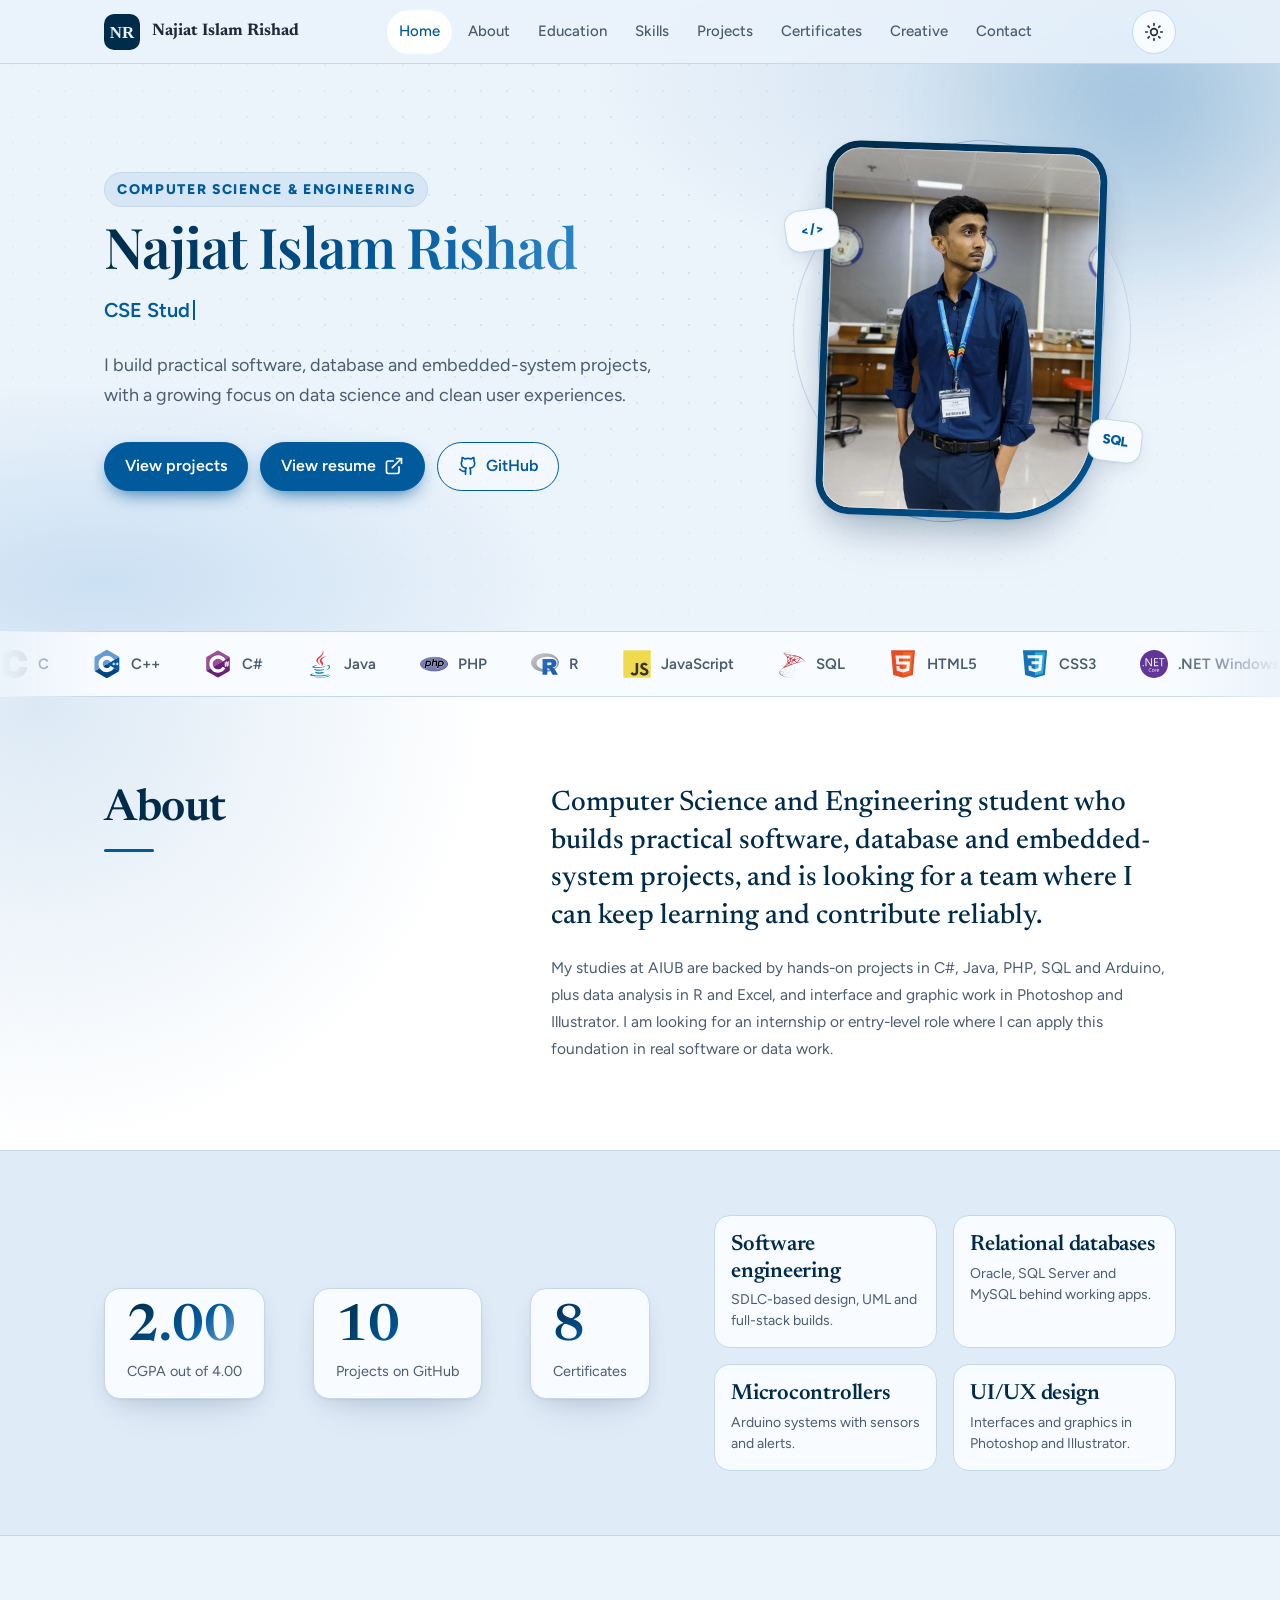
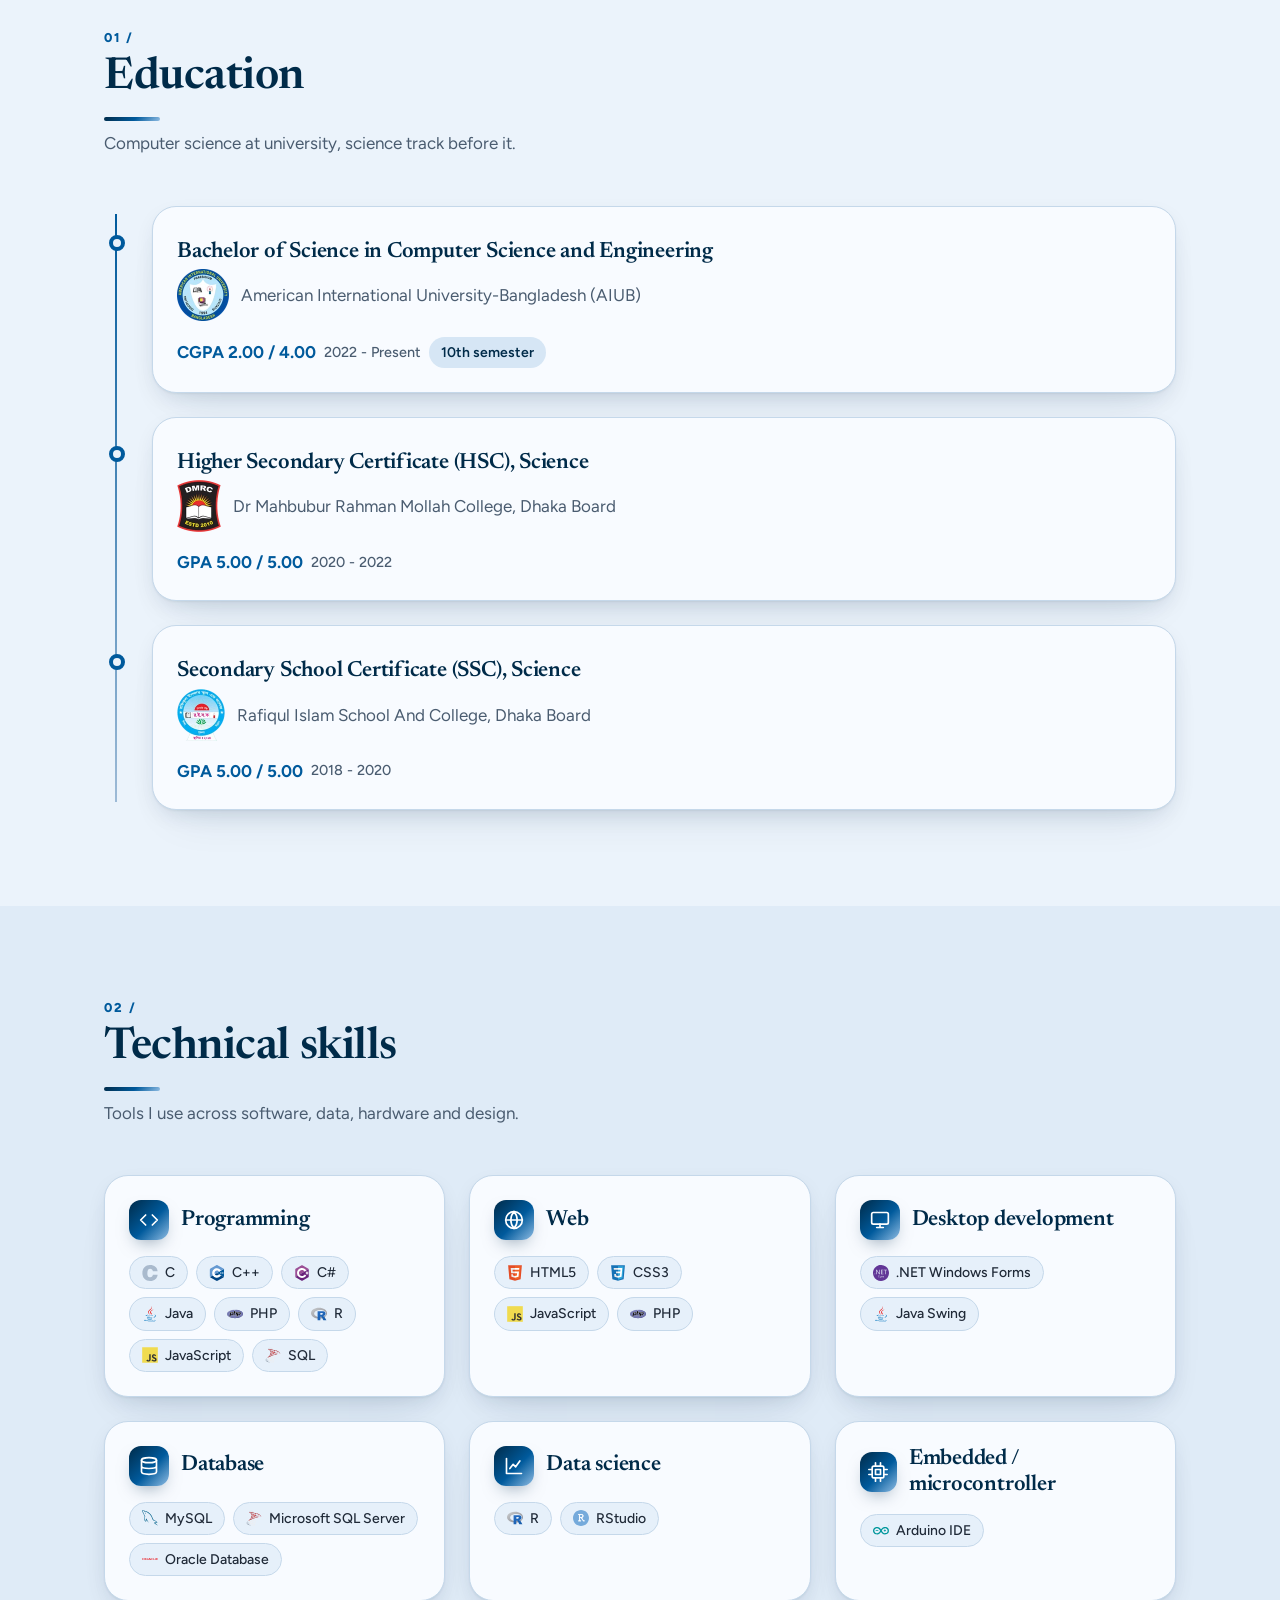
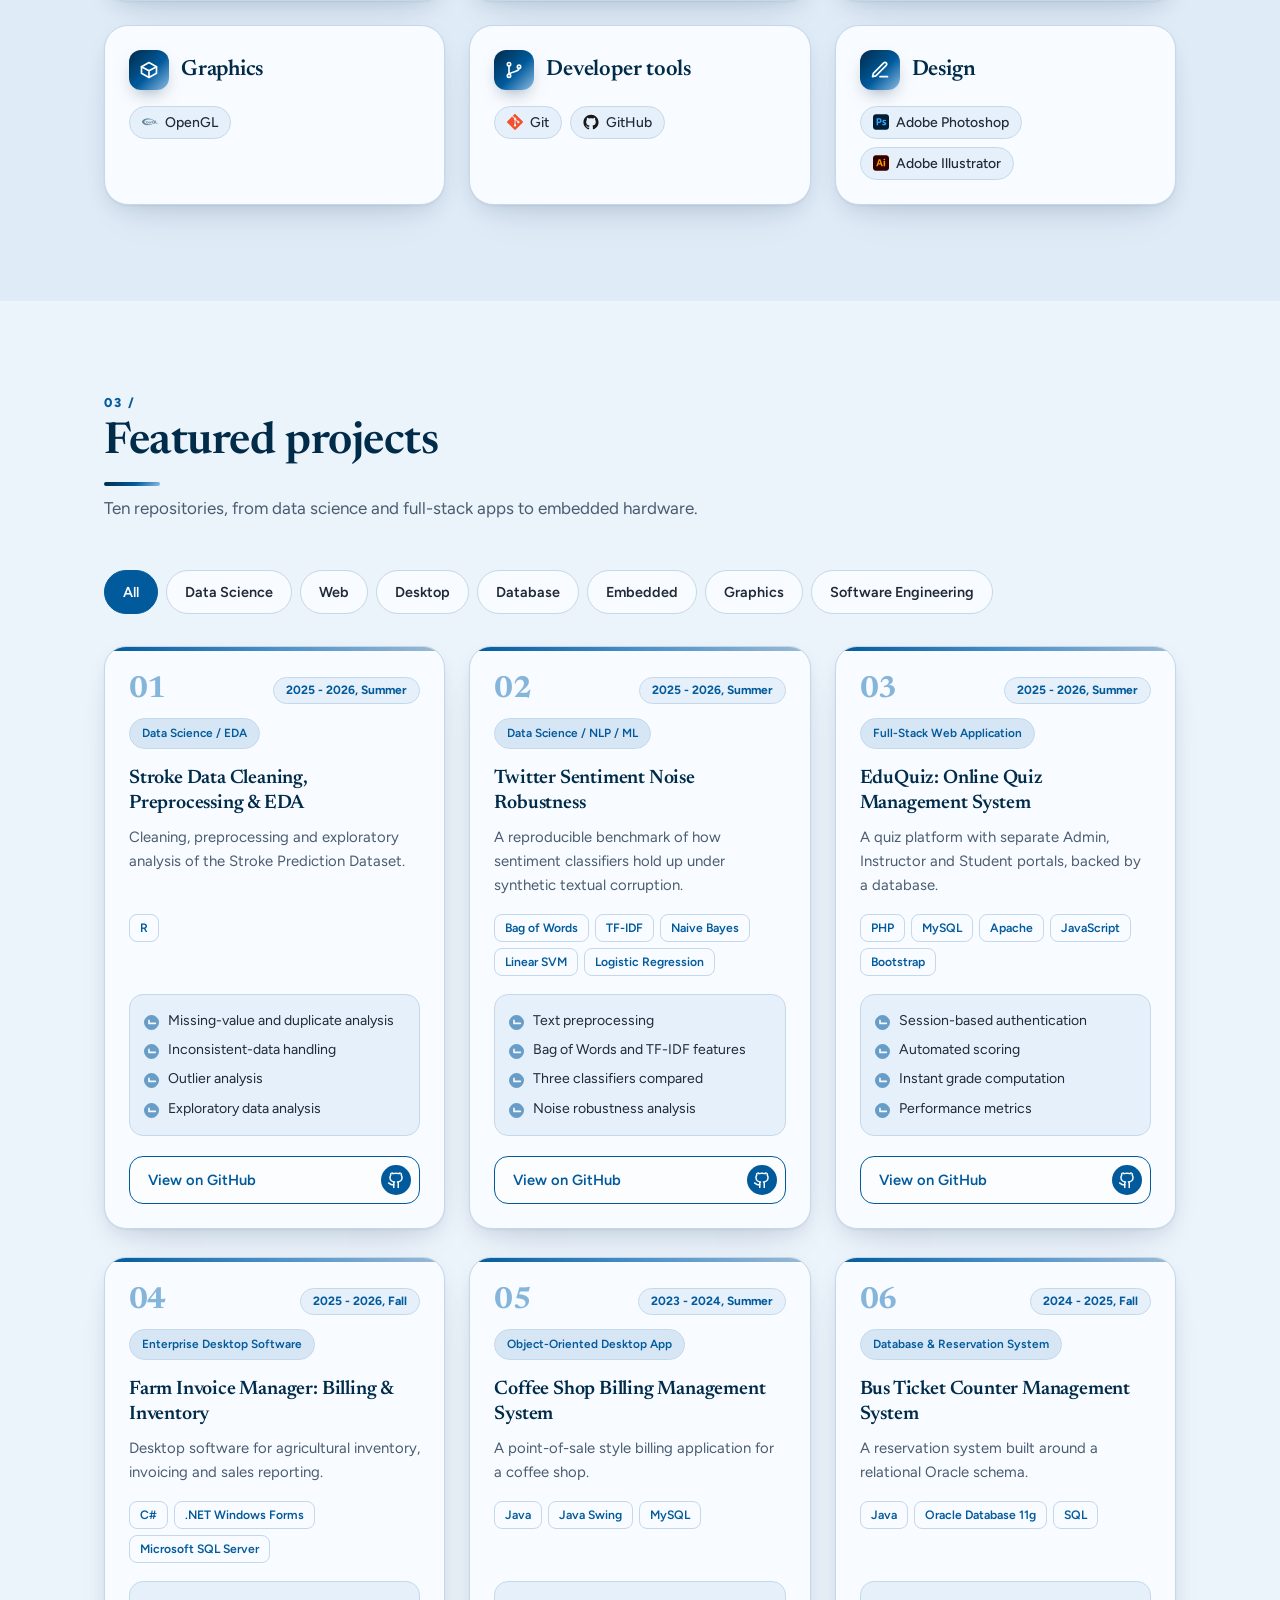
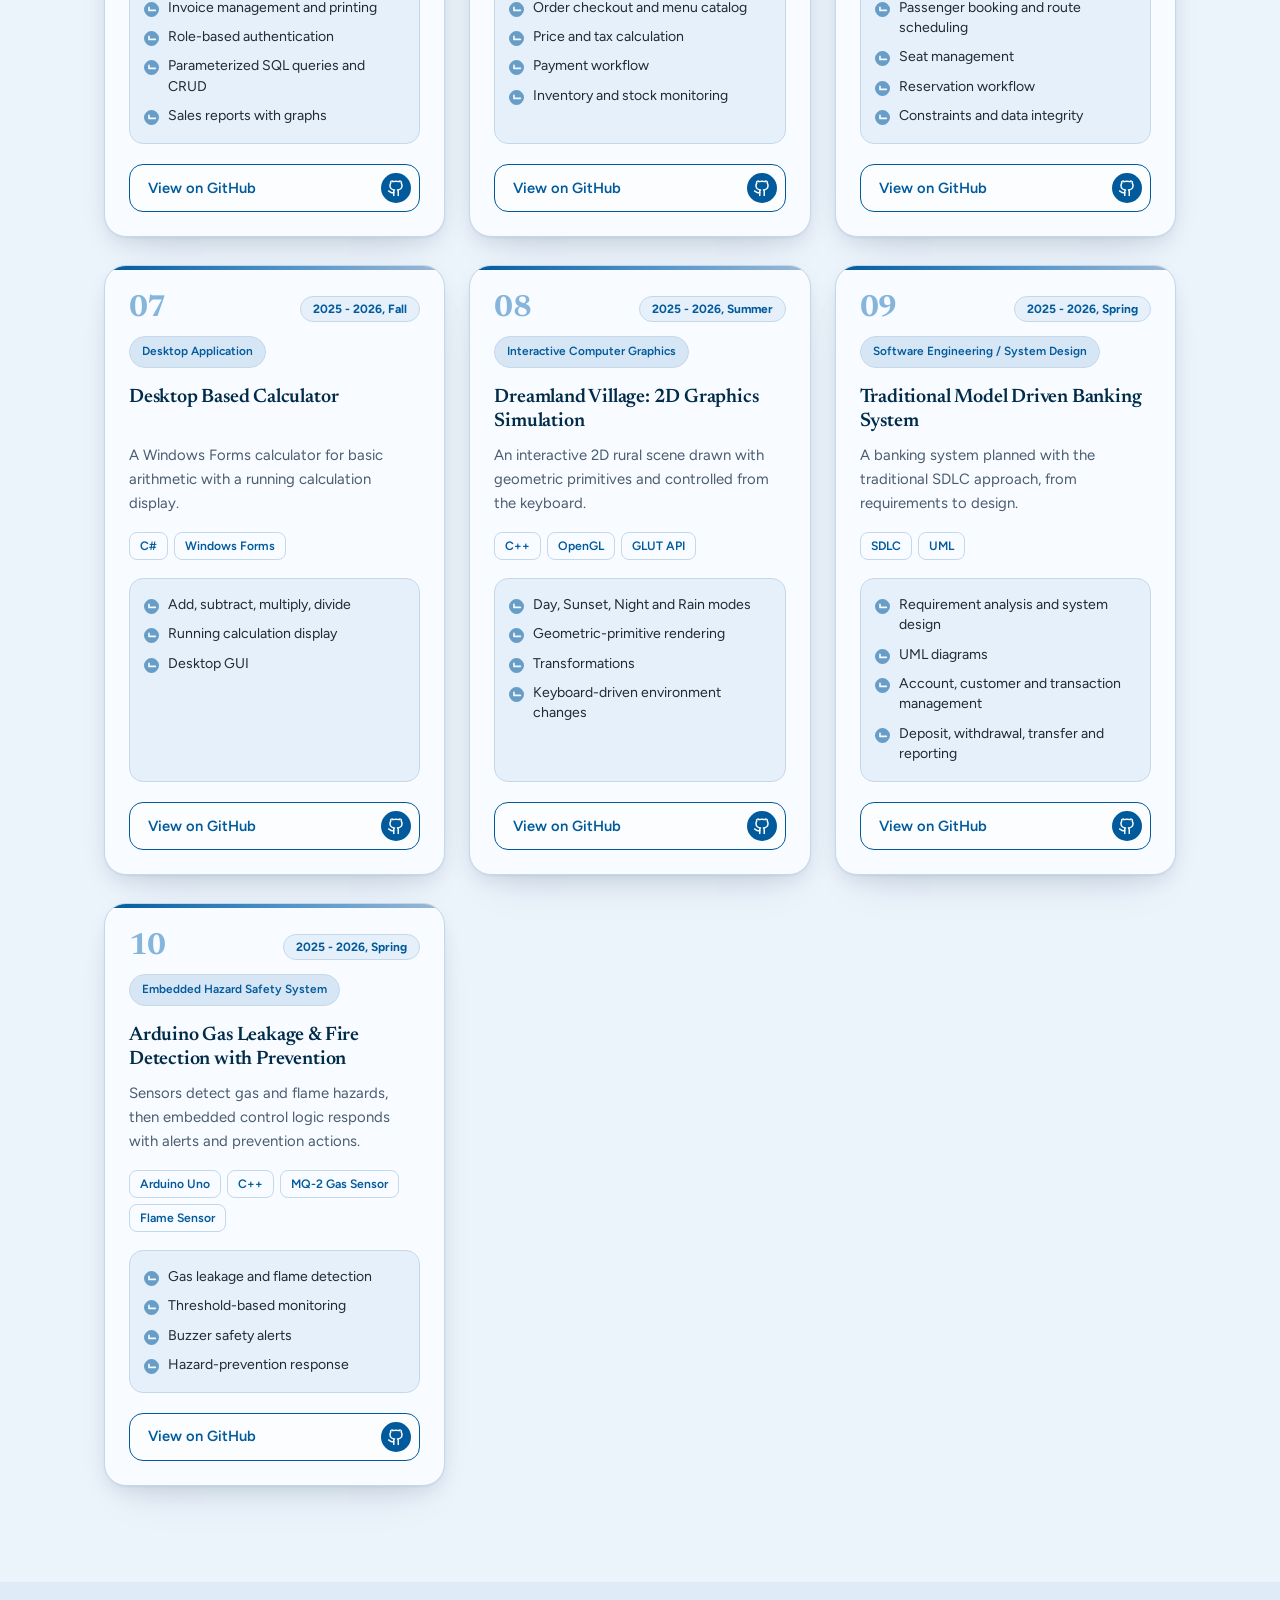
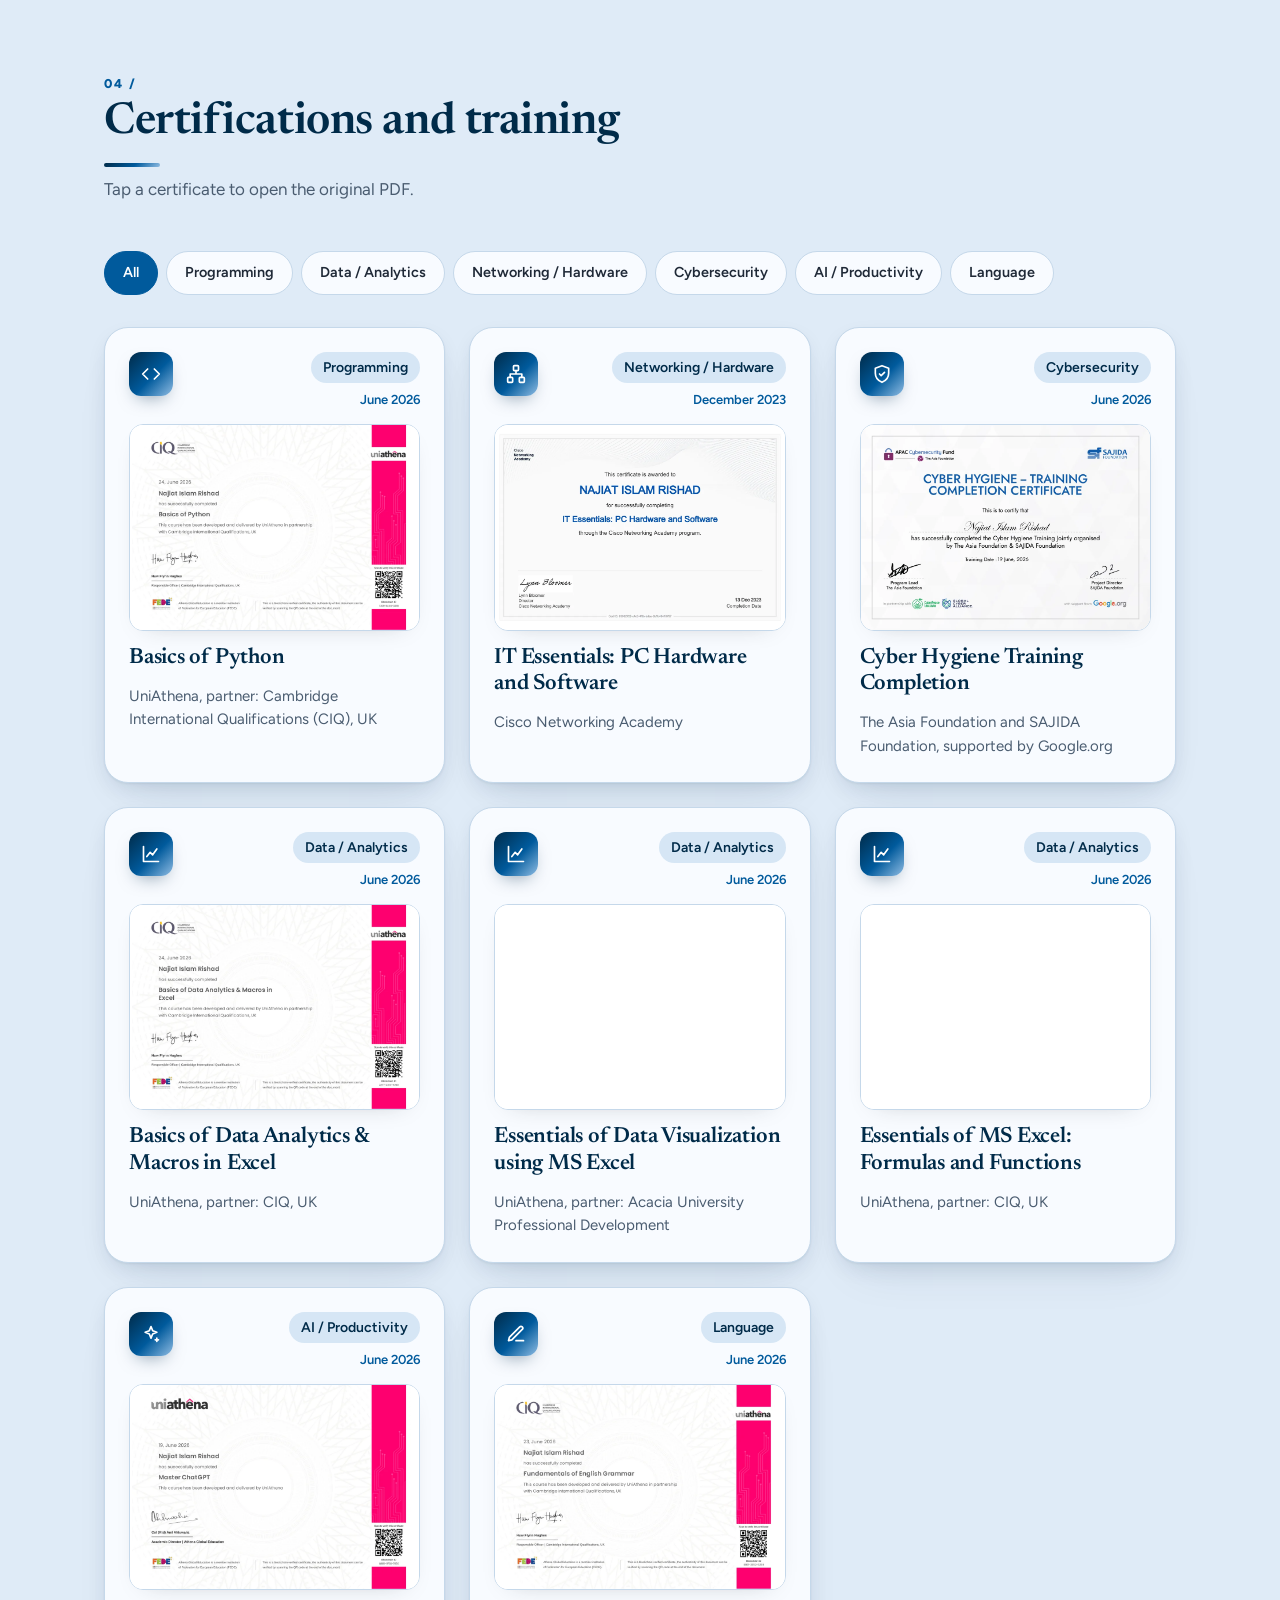
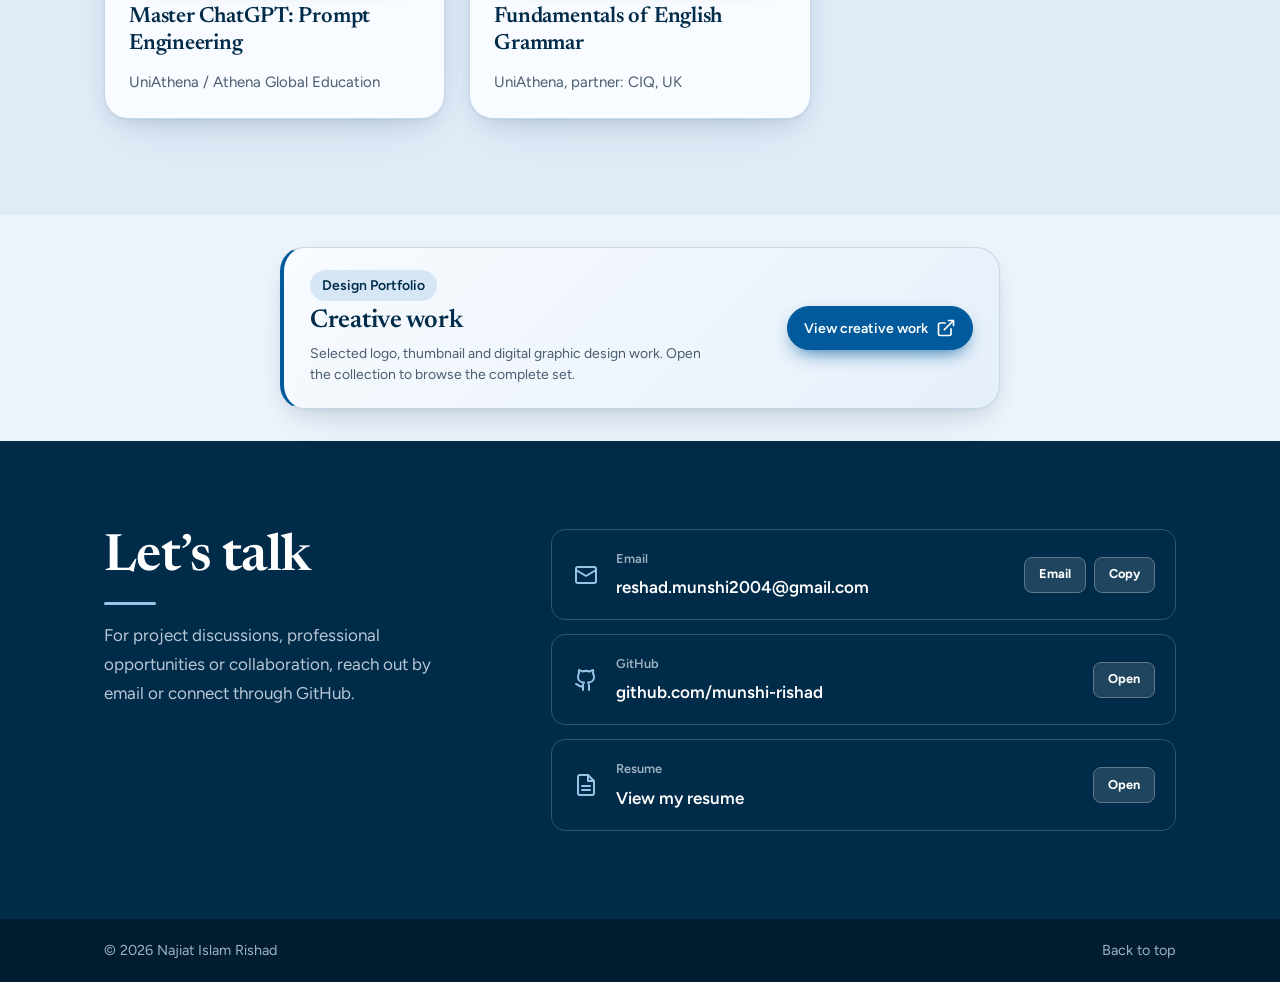
==== index.html @ 81f288ce "Add files via upload" ====
<!DOCTYPE html>

<html data-theme="light" lang="en">
<head>
<meta charset="utf-8"/>
<meta content="width=device-width, initial-scale=1" name="viewport"/>
<script>
/* Phones/tablets open the full desktop layout automatically (same as Chrome "Desktop site").
   Change DESKTOP_W to tune it. Add ?view=mobile to the URL to get the responsive mobile layout. */
(function(){try{var DESKTOP_W=980;
if(matchMedia('(pointer:coarse)').matches&&Math.min(screen.width,screen.height)<DESKTOP_W&&!/[?&]view=mobile/.test(location.search)){
document.querySelector('meta[name=viewport]').setAttribute('content','width='+DESKTOP_W+',viewport-fit=cover');
document.documentElement.classList.add('forced-desktop');}}catch(e){}})();
</script>
<title>Najiat Islam Rishad | CSE Student and Software Developer</title>
<meta content="Najiat Islam Rishad is a CSE student at AIUB working across software engineering, databases, data science and embedded systems. Projects, certificates and contact." name="description"/>
<meta content="#EAF2FA" name="theme-color"/>
<meta content="Najiat Islam Rishad" name="author"/>
<meta content="website" property="og:type"/>
<meta content="Najiat Islam Rishad | CSE Student and Software Developer" property="og:title"/>
<meta content="Najiat Islam Rishad is a CSE student at AIUB working across software engineering, databases, data science and embedded systems. Projects, certificates and contact." property="og:description"/>
<meta content="https://munshi-rishad.github.io/najiat-rishad-portfolio/assets/images/og-image.jpg" property="og:image"/>
<meta content="1200" property="og:image:width"/>
<meta content="630" property="og:image:height"/>
<meta content="summary_large_image" name="twitter:card"/>
<meta content="https://munshi-rishad.github.io/najiat-rishad-portfolio/assets/images/og-image.jpg" name="twitter:image"/>
<meta content="https://munshi-rishad.github.io/najiat-rishad-portfolio/" property="og:url"/>
<link href="https://munshi-rishad.github.io/najiat-rishad-portfolio/" rel="canonical"/>
<link href="assets/icons/favicon.svg" rel="icon" type="image/svg+xml"/>
<link href="assets/icons/apple-touch-icon.png" rel="apple-touch-icon"/>
<link as="image" href="assets/images/campus/campus-1.webp" rel="preload" type="image/webp"/>
<script>document.documentElement.classList.add('js');try{var t=localStorage.getItem('theme')||(matchMedia('(prefers-color-scheme: dark)').matches?'dark':'light');document.documentElement.dataset.theme=t}catch(e){}</script>
<script type="application/ld+json">{"@context": "https://schema.org", "@type": "Person", "name": "Najiat Islam Rishad", "sameAs": ["https://github.com/munshi-rishad"], "alumniOf": {"@type": "CollegeOrUniversity", "name": "American International University-Bangladesh"}, "knowsAbout": ["Software engineering", "Relational databases", "Data science", "Embedded systems"]}</script>
<link href="https://fonts.googleapis.com" rel="preconnect"/><link crossorigin="" href="https://fonts.gstatic.com" rel="preconnect"/><link href="https://fonts.googleapis.com/css2?family=Figtree:wght@400;500;600;700;800&amp;family=Newsreader:wght@600&amp;family=Playfair+Display:wght@600&amp;display=swap" media="print" onload="this.media='all'" rel="stylesheet"/><noscript><link href="https://fonts.googleapis.com/css2?family=Figtree:wght@400;500;600;700;800&amp;family=Newsreader:wght@600&amp;family=Playfair+Display:wght@600&amp;display=swap" rel="stylesheet"/></noscript><link href="assets/css/style.css" rel="stylesheet"/>
</head>
<body>
<a class="skip" href="#main">Skip to content</a>
<svg aria-hidden="true" style="display:none" xmlns="http://www.w3.org/2000/svg">
<symbol id="i-code" viewbox="0 0 24 24"><path d="m16 18 6-6-6-6M8 6l-6 6 6 6"></path></symbol>
<symbol id="i-globe" viewbox="0 0 24 24"><circle cx="12" cy="12" r="10"></circle><path d="M2 12h20M12 2a15 15 0 0 1 0 20M12 2a15 15 0 0 0 0 20"></path></symbol>
<symbol id="i-monitor" viewbox="0 0 24 24"><rect height="14" rx="2" width="20" x="2" y="3"></rect><path d="M8 21h8M12 17v4"></path></symbol>
<symbol id="i-db" viewbox="0 0 24 24"><ellipse cx="12" cy="5" rx="9" ry="3"></ellipse><path d="M3 5v14c0 1.7 4 3 9 3s9-1.3 9-3V5M3 12c0 1.7 4 3 9 3s9-1.3 9-3"></path></symbol>
<symbol id="i-chart" viewbox="0 0 24 24"><path d="M3 3v18h18"></path><path d="m7 15 4-5 3 3 5-7"></path></symbol>
<symbol id="i-chip" viewbox="0 0 24 24"><rect height="14" rx="2" width="14" x="5" y="5"></rect><rect height="6" width="6" x="9" y="9"></rect><path d="M9 1v4M15 1v4M9 19v4M15 19v4M1 9h4M1 15h4M19 9h4M19 15h4"></path></symbol>
<symbol id="i-cube" viewbox="0 0 24 24"><path d="M21 8 12 3 3 8v8l9 5 9-5z"></path><path d="m3 8 9 5 9-5M12 13v8"></path></symbol>
<symbol id="i-branch" viewbox="0 0 24 24"><circle cx="6" cy="5" r="2"></circle><circle cx="6" cy="19" r="2"></circle><circle cx="18" cy="8" r="2"></circle><path d="M6 7v10M18 10c0 5-8 3-12 7"></path></symbol>
<symbol id="i-pen" viewbox="0 0 24 24"><path d="M12 20h9"></path><path d="M16.5 3.5a2.1 2.1 0 0 1 3 3L7 19l-4 1 1-4z"></path></symbol>
<symbol id="i-cap" viewbox="0 0 24 24"><path d="m2 9 10-5 10 5-10 5z"></path><path d="M6 11.5V16c0 1.5 3 3 6 3s6-1.5 6-3v-4.5M22 9v6"></path></symbol>
<symbol id="i-shield" viewbox="0 0 24 24"><path d="M12 2 4 5v6c0 5 3.5 9 8 11 4.5-2 8-6 8-11V5z"></path><path d="m9 12 2 2 4-4"></path></symbol>
<symbol id="i-net" viewbox="0 0 24 24"><rect height="6" rx="1" width="6" x="9" y="2"></rect><rect height="6" rx="1" width="6" x="2" y="16"></rect><rect height="6" rx="1" width="6" x="16" y="16"></rect><path d="M12 8v4M5 16v-4h14v4"></path></symbol>
<symbol id="i-spark" viewbox="0 0 24 24"><path d="m12 3 2 5 5 2-5 2-2 5-2-5-5-2 5-2z"></path><path d="M19 17v4M17 19h4"></path></symbol>
<symbol id="i-github" viewbox="0 0 24 24"><path d="M15 22v-4a4.8 4.8 0 0 0-1-3.5c3 0 6-2 6-5.5.1-1.3-.3-2.5-1-3.5.3-1.2.3-2.4 0-3.5 0 0-1 0-3 1.5a13.4 13.4 0 0 0-8 0C6 2 5 2 5 2c-.3 1.1-.3 2.3 0 3.5A5.4 5.4 0 0 0 4 9c0 3.5 3 5.5 6 5.5-.4.5-.7 1.1-.9 1.7s-.2 1.2-.1 1.8v4"></path><path d="M9 18c-4.5 2-5-2-7-2"></path></symbol>
<symbol id="i-mail" viewbox="0 0 24 24"><rect height="16" rx="2" width="20" x="2" y="4"></rect><path d="m22 7-10 6L2 7"></path></symbol>
<symbol id="i-copy" viewbox="0 0 24 24"><rect height="13" rx="2" width="13" x="9" y="9"></rect><path d="M5 15H4a2 2 0 0 1-2-2V4a2 2 0 0 1 2-2h9a2 2 0 0 1 2 2v1"></path></symbol>
<symbol id="i-ext" viewbox="0 0 24 24"><path d="M15 3h6v6M10 14 21 3M18 13v6a2 2 0 0 1-2 2H5a2 2 0 0 1-2-2V8a2 2 0 0 1 2-2h6"></path></symbol>
<symbol id="i-sun" viewbox="0 0 24 24"><circle cx="12" cy="12" r="4"></circle><path d="M12 2v2M12 20v2M4.9 4.9l1.4 1.4M17.7 17.7l1.4 1.4M2 12h2M20 12h2M4.9 19.1l1.4-1.4M17.7 6.3l1.4-1.4"></path></symbol>
<symbol id="i-moon" viewbox="0 0 24 24"><path d="M21 12.8A9 9 0 1 1 11.2 3a7 7 0 0 0 9.8 9.8z"></path></symbol>
<symbol id="i-menu" viewbox="0 0 24 24"><path d="M4 7h16M4 12h16M4 17h16"></path></symbol>
<symbol id="i-close" viewbox="0 0 24 24"><path d="M6 6l12 12M18 6 6 18"></path></symbol>
<symbol id="i-file" viewbox="0 0 24 24"><path d="M14 2H6a2 2 0 0 0-2 2v16a2 2 0 0 0 2 2h12a2 2 0 0 0 2-2V8z"></path><path d="M14 2v6h6M8 13h8M8 17h8"></path></symbol>
<symbol id="i-up" viewbox="0 0 24 24"><path d="m6 15 6-6 6 6"></path></symbol>
</svg>
<header class="nav">
<div class="wrap">
<a aria-label="Najiat Islam Rishad, home" class="brand" href="#home"><svg aria-hidden="true" viewbox="0 0 64 64"><rect fill="#002B49" height="64" rx="14" width="64"></rect><text fill="#E8F0F7" font-family="Georgia,serif" font-size="30" font-weight="700" text-anchor="middle" x="32" y="43">NR</text></svg><span>Najiat Islam Rishad</span></a>
<nav aria-label="Primary" class="menu" id="menu">
<a href="#home">Home</a><a href="#about">About</a><a href="#education">Education</a><a href="#skills">Skills</a><a href="#projects">Projects</a><a href="#certificates">Certificates</a><a href="#creative">Creative</a><a href="#contact">Contact</a>
</nav>
<div class="nav-tools">
<button aria-label="Switch to dark theme" aria-pressed="false" class="icon-btn" id="theme-toggle" type="button">
<svg aria-hidden="true" class="i sun"><use href="#i-sun"></use></svg><svg aria-hidden="true" class="i moon"><use href="#i-moon"></use></svg>
</button>
<button aria-controls="menu" aria-expanded="false" aria-label="Open menu" class="icon-btn burger" id="burger" type="button"><svg aria-hidden="true" class="i"><use href="#i-menu"></use></svg></button>
</div>
</div>
<div aria-hidden="true" class="progress"></div>
</header>
<main id="main">
<section aria-labelledby="hero-title" class="hero" id="home">
<div class="wrap">
<div class="hero-copy">
<p class="eyebrow">Computer Science &amp; Engineering</p>
<h1 aria-label="Najiat Islam Rishad" id="hero-title"><span data-text="Najiat Islam Rishad" id="typed-name"></span><span aria-hidden="true" class="name-caret"></span></h1>
<p aria-label="CSE Student, Software Developer, Graphic Designer" class="role"><span aria-hidden="true" data-text="CSE Student • Software Developer • Graphic Designer" id="typed-role">CSE Student • Software Developer • Graphic Designer</span><span aria-hidden="true" class="caret"></span></p>
<p class="intro">I build practical software, database and embedded-system projects, with a growing focus on data science and clean user experiences.</p>
<div class="cta">
<a class="btn btn-primary" href="#projects">View projects</a>
<a class="btn btn-primary" href="https://drive.google.com/file/d/1GTGmHch81PV_su9RAbKCc9UFYv_nI5yy/view?usp=drive_link" rel="noopener noreferrer" target="_blank">View resume <svg aria-hidden="true" class="i"><use href="#i-ext"></use></svg></a>
<a class="btn" href="https://github.com/munshi-rishad" rel="noopener noreferrer" target="_blank"><svg aria-hidden="true" class="i"><use href="#i-github"></use></svg> GitHub</a>
</div>
</div>
<div aria-label="Profile photo of Najiat Islam Rishad" class="portrait-wrap">
<div aria-hidden="true" class="portrait-orbit orbit-one"></div>
<div aria-hidden="true" class="portrait-orbit orbit-two"></div>
<div class="portrait-card">
<div class="pslides" data-slides="campus-1,campus-2,campus-3,campus-4">
<img alt="Portrait of Najiat Islam Rishad" class="slide on" decoding="async" fetchpriority="high" height="1024" src="assets/images/campus/campus-1.webp" width="768"/>
<img alt="" aria-hidden="true" class="slide" decoding="async" height="1024" src="assets/images/campus/campus-2.webp" width="768"/>
</div>
</div>
<span class="portrait-chip chip-code">&lt;/&gt;</span>
<span class="portrait-chip chip-data">SQL</span>
</div>
</div>
</section>
<section aria-labelledby="about-h" class="about" id="about">
<div class="about-top"><div class="wrap about-intro">
<h2 id="about-h">About</h2>
<div class="about-body">
<p class="about-lead">Computer Science and Engineering student who builds practical software, database and embedded-system projects, and is looking for a team where I can keep learning and contribute reliably.</p>
<p class="about-text">My studies at AIUB are backed by hands-on projects in C#, Java, PHP, SQL and Arduino, plus data analysis in R and Excel, and interface and graphic work in Photoshop and Illustrator. I am looking for an internship or entry-level role where I can apply this foundation in real software or data work.</p>
</div>
</div></div>
<div class="about-stats"><div class="wrap about-strip">
<div class="counters">
<div class="counter"><strong data-count="2" data-dec="2">2.00</strong><span>CGPA out of 4.00</span></div>
<div class="counter"><strong data-count="10">10</strong><span>Projects on GitHub</span></div>
<div class="counter"><strong data-count="8">8</strong><span>Certificates</span></div>
</div>
<ul class="focus" data-stagger=""><li><h3>Software engineering</h3><p>SDLC-based design, UML and full-stack builds.</p></li>
<li><h3>Relational databases</h3><p>Oracle, SQL Server and MySQL behind working apps.</p></li>
<li><h3>Microcontrollers</h3><p>Arduino systems with sensors and alerts.</p></li>
<li><h3>UI/UX design</h3><p>Interfaces and graphics in Photoshop and Illustrator.</p></li></ul>
</div>
</div>
</section>
<section aria-labelledby="edu-h" class="sec" id="education">
<div class="wrap">
<div class="sec-head"><h2 id="edu-h">Education</h2><p>Computer science at university, science track before it.</p></div>
<ol class="timeline" data-stagger=""><li class="tl-item card"><h3>Bachelor of Science in Computer Science and Engineering</h3><p class="where"><img alt="AIUB logo" class="inst-logo" decoding="async" height="104" loading="lazy" src="assets/images/logos/aiub.webp" width="104"/><span>American International University-Bangladesh (AIUB)</span></p>
<div class="tl-meta"><span class="grade">CGPA 2.00 / 4.00</span><span class="period">2022 - Present</span><span class="tag">10th semester</span></div></li>
<li class="tl-item card"><h3>Higher Secondary Certificate (HSC), Science</h3><p class="where"><img alt="Dr Mahbubur Rahman Mollah College logo" class="inst-logo" decoding="async" height="104" loading="lazy" src="assets/images/logos/dmrc-college.webp" width="88"/><span>Dr Mahbubur Rahman Mollah College, Dhaka Board</span></p>
<div class="tl-meta"><span class="grade">GPA 5.00 / 5.00</span><span class="period">2020 - 2022</span></div></li>
<li class="tl-item card"><h3>Secondary School Certificate (SSC), Science</h3><p class="where"><img alt="Rafiqul Islam School And College logo" class="inst-logo" decoding="async" height="104" loading="lazy" src="assets/images/logos/rafiqul-islam-school.webp" width="95"/><span>Rafiqul Islam School And College, Dhaka Board</span></p>
<div class="tl-meta"><span class="grade">GPA 5.00 / 5.00</span><span class="period">2018 - 2020</span></div></li></ol>
</div>
</section>
<section aria-labelledby="skills-h" class="sec alt" id="skills">
<div class="wrap">
<div class="sec-head"><h2 id="skills-h">Technical skills</h2><p>Tools I use across software, data, hardware and design.</p></div>
<ul class="grid skills" data-stagger=""><li class="card"><div class="skill-head"><span class="ico"><svg aria-hidden="true" class="i"><use href="#i-code"></use></svg></span><h3>Programming</h3></div>
<ul class="chips"><li class="chip"><img src="assets/icons/skills/c.svg" alt="" width="16" height="16" loading="lazy" decoding="async">C</li><li class="chip"><img src="assets/icons/skills/cplusplus.svg" alt="" width="16" height="16" loading="lazy" decoding="async">C++</li><li class="chip"><img src="assets/icons/skills/csharp.svg" alt="" width="16" height="16" loading="lazy" decoding="async">C#</li><li class="chip"><img src="assets/icons/skills/java.svg" alt="" width="16" height="16" loading="lazy" decoding="async">Java</li><li class="chip"><img src="assets/icons/skills/php.svg" alt="" width="16" height="16" loading="lazy" decoding="async">PHP</li><li class="chip"><img src="assets/icons/skills/r.svg" alt="" width="16" height="16" loading="lazy" decoding="async">R</li><li class="chip"><img src="assets/icons/skills/javascript.svg" alt="" width="16" height="16" loading="lazy" decoding="async">JavaScript</li><li class="chip"><img src="assets/icons/skills/microsoftsqlserver.svg" alt="" width="16" height="16" loading="lazy" decoding="async">SQL</li></ul></li>
<li class="card"><div class="skill-head"><span class="ico"><svg aria-hidden="true" class="i"><use href="#i-globe"></use></svg></span><h3>Web</h3></div>
<ul class="chips"><li class="chip"><img src="assets/icons/skills/html5.svg" alt="" width="16" height="16" loading="lazy" decoding="async">HTML5</li><li class="chip"><img src="assets/icons/skills/css3.svg" alt="" width="16" height="16" loading="lazy" decoding="async">CSS3</li><li class="chip"><img src="assets/icons/skills/javascript.svg" alt="" width="16" height="16" loading="lazy" decoding="async">JavaScript</li><li class="chip"><img src="assets/icons/skills/php.svg" alt="" width="16" height="16" loading="lazy" decoding="async">PHP</li></ul></li>
<li class="card"><div class="skill-head"><span class="ico"><svg aria-hidden="true" class="i"><use href="#i-monitor"></use></svg></span><h3>Desktop development</h3></div>
<ul class="chips"><li class="chip"><img src="assets/icons/skills/dotnetcore.svg" alt="" width="16" height="16" loading="lazy" decoding="async">.NET Windows Forms</li><li class="chip"><img src="assets/icons/skills/java.svg" alt="" width="16" height="16" loading="lazy" decoding="async">Java Swing</li></ul></li>
<li class="card"><div class="skill-head"><span class="ico"><svg aria-hidden="true" class="i"><use href="#i-db"></use></svg></span><h3>Database</h3></div>
<ul class="chips"><li class="chip"><img src="assets/icons/skills/mysql.svg" alt="" width="16" height="16" loading="lazy" decoding="async">MySQL</li><li class="chip"><img src="assets/icons/skills/microsoftsqlserver.svg" alt="" width="16" height="16" loading="lazy" decoding="async">Microsoft SQL Server</li><li class="chip"><img src="assets/icons/skills/oracle.svg" alt="" width="16" height="16" loading="lazy" decoding="async">Oracle Database</li></ul></li>
<li class="card"><div class="skill-head"><span class="ico"><svg aria-hidden="true" class="i"><use href="#i-chart"></use></svg></span><h3>Data science</h3></div>
<ul class="chips"><li class="chip"><img src="assets/icons/skills/r.svg" alt="" width="16" height="16" loading="lazy" decoding="async">R</li><li class="chip"><img src="assets/icons/skills/rstudio.svg" alt="" width="16" height="16" loading="lazy" decoding="async">RStudio</li></ul></li>
<li class="card"><div class="skill-head"><span class="ico"><svg aria-hidden="true" class="i"><use href="#i-chip"></use></svg></span><h3>Embedded / microcontroller</h3></div>
<ul class="chips"><li class="chip"><img src="assets/icons/skills/arduino.svg" alt="" width="16" height="16" loading="lazy" decoding="async">Arduino IDE</li></ul></li>
<li class="card"><div class="skill-head"><span class="ico"><svg aria-hidden="true" class="i"><use href="#i-cube"></use></svg></span><h3>Graphics</h3></div>
<ul class="chips"><li class="chip"><img src="assets/icons/skills/opengl.svg" alt="" width="16" height="16" loading="lazy" decoding="async">OpenGL</li></ul></li>
<li class="card"><div class="skill-head"><span class="ico"><svg aria-hidden="true" class="i"><use href="#i-branch"></use></svg></span><h3>Developer tools</h3></div>
<ul class="chips"><li class="chip"><img src="assets/icons/skills/git.svg" alt="" width="16" height="16" loading="lazy" decoding="async">Git</li><li class="chip"><img class="sk-inv" src="assets/icons/skills/github.svg" alt="" width="16" height="16" loading="lazy" decoding="async">GitHub</li></ul></li>
<li class="card"><div class="skill-head"><span class="ico"><svg aria-hidden="true" class="i"><use href="#i-pen"></use></svg></span><h3>Design</h3></div>
<ul class="chips"><li class="chip"><img src="assets/icons/skills/photoshop.svg" alt="" width="16" height="16" loading="lazy" decoding="async">Adobe Photoshop</li><li class="chip"><img src="assets/icons/skills/illustrator.svg" alt="" width="16" height="16" loading="lazy" decoding="async">Adobe Illustrator</li></ul></li></ul>
</div>
</section>
<section aria-labelledby="proj-h" class="sec" id="projects">
<div class="wrap">
<div class="sec-head"><h2 id="proj-h">Featured projects</h2><p>Ten repositories, from data science and full-stack apps to embedded hardware.</p></div>
<div aria-label="Filter projects by category" class="filters" data-target=".proj" role="group"><button aria-pressed="true" data-filter="all" type="button">All</button><button aria-pressed="false" data-filter="ds" type="button">Data Science</button><button aria-pressed="false" data-filter="web" type="button">Web</button><button aria-pressed="false" data-filter="desktop" type="button">Desktop</button><button aria-pressed="false" data-filter="database" type="button">Database</button><button aria-pressed="false" data-filter="embedded" type="button">Embedded</button><button aria-pressed="false" data-filter="graphics" type="button">Graphics</button><button aria-pressed="false" data-filter="se" type="button">Software Engineering</button></div><p class="sr" role="status"></p>
<div class="grid projects" data-stagger=""><article class="card proj" data-cat="ds"><div class="proj-top" data-n="01"><span class="tag">Data Science / EDA</span><span class="period">2025 - 2026, Summer</span></div>
<h3>Stroke Data Cleaning, Preprocessing &amp; EDA</h3><p class="desc">Cleaning, preprocessing and exploratory analysis of the Stroke Prediction Dataset.</p><div class="tech"><span>R</span></div>
<ul class="feat"><li>Missing-value and duplicate analysis</li><li>Inconsistent-data handling</li><li>Outlier analysis</li><li>Exploratory data analysis</li></ul><div class="proj-foot"><a aria-label="View Stroke Data Cleaning, Preprocessing &amp; EDA on GitHub" class="btn btn-sm" href="https://github.com/munshi-rishad/DataScience-Stroke-Data-Cleaning-Preprocessing-EDA" rel="noopener noreferrer" target="_blank">View on GitHub <svg aria-hidden="true" class="i"><use href="#i-github"></use></svg></a></div></article>
<article class="card proj" data-cat="ds"><div class="proj-top" data-n="02"><span class="tag">Data Science / NLP / ML</span><span class="period">2025 - 2026, Summer</span></div>
<h3>Twitter Sentiment Noise Robustness</h3><p class="desc">A reproducible benchmark of how sentiment classifiers hold up under synthetic textual corruption.</p><div class="tech"><span>Bag of Words</span><span>TF-IDF</span><span>Naive Bayes</span><span>Linear SVM</span><span>Logistic Regression</span></div>
<ul class="feat"><li>Text preprocessing</li><li>Bag of Words and TF-IDF features</li><li>Three classifiers compared</li><li>Noise robustness analysis</li></ul><div class="proj-foot"><a aria-label="View Twitter Sentiment Noise Robustness on GitHub" class="btn btn-sm" href="https://github.com/munshi-rishad/DataScience-Twitter-Sentiment-Noise-Robustness" rel="noopener noreferrer" target="_blank">View on GitHub <svg aria-hidden="true" class="i"><use href="#i-github"></use></svg></a></div></article>
<article class="card proj" data-cat="web database"><div class="proj-top" data-n="03"><span class="tag">Full-Stack Web Application</span><span class="period">2025 - 2026, Summer</span></div>
<h3>EduQuiz: Online Quiz Management System</h3><p class="desc">A quiz platform with separate Admin, Instructor and Student portals, backed by a database.</p><div class="tech"><span>PHP</span><span>MySQL</span><span>Apache</span><span>JavaScript</span><span>Bootstrap</span></div>
<ul class="feat"><li>Session-based authentication</li><li>Automated scoring</li><li>Instant grade computation</li><li>Performance metrics</li></ul><div class="proj-foot"><a aria-label="View EduQuiz: Online Quiz Management System on GitHub" class="btn btn-sm" href="https://github.com/munshi-rishad/WebTech-EduQuiz-Online-Quiz-Management-System" rel="noopener noreferrer" target="_blank">View on GitHub <svg aria-hidden="true" class="i"><use href="#i-github"></use></svg></a></div></article>
<article class="card proj" data-cat="desktop database"><div class="proj-top" data-n="04"><span class="tag">Enterprise Desktop Software</span><span class="period">2025 - 2026, Fall</span></div>
<h3>Farm Invoice Manager: Billing &amp; Inventory</h3><p class="desc">Desktop software for agricultural inventory, invoicing and sales reporting.</p><div class="tech"><span>C#</span><span>.NET Windows Forms</span><span>Microsoft SQL Server</span></div>
<ul class="feat"><li>Invoice management and printing</li><li>Role-based authentication</li><li>Parameterized SQL queries and CRUD</li><li>Sales reports with graphs</li></ul><div class="proj-foot"><a aria-label="View Farm Invoice Manager: Billing &amp; Inventory on GitHub" class="btn btn-sm" href="https://github.com/munshi-rishad/CSharp-FarmInvoiceManager" rel="noopener noreferrer" target="_blank">View on GitHub <svg aria-hidden="true" class="i"><use href="#i-github"></use></svg></a></div></article>
<article class="card proj" data-cat="desktop database"><div class="proj-top" data-n="05"><span class="tag">Object-Oriented Desktop App</span><span class="period">2023 - 2024, Summer</span></div>
<h3>Coffee Shop Billing Management System</h3><p class="desc">A point-of-sale style billing application for a coffee shop.</p><div class="tech"><span>Java</span><span>Java Swing</span><span>MySQL</span></div>
<ul class="feat"><li>Order checkout and menu catalog</li><li>Price and tax calculation</li><li>Payment workflow</li><li>Inventory and stock monitoring</li></ul><div class="proj-foot"><a aria-label="View Coffee Shop Billing Management System on GitHub" class="btn btn-sm" href="https://github.com/munshi-rishad/Java-CoffeeShopBillingManagementSystem" rel="noopener noreferrer" target="_blank">View on GitHub <svg aria-hidden="true" class="i"><use href="#i-github"></use></svg></a></div></article>
<article class="card proj" data-cat="database"><div class="proj-top" data-n="06"><span class="tag">Database &amp; Reservation System</span><span class="period">2024 - 2025, Fall</span></div>
<h3>Bus Ticket Counter Management System</h3><p class="desc">A reservation system built around a relational Oracle schema.</p><div class="tech"><span>Java</span><span>Oracle Database 11g</span><span>SQL</span></div>
<ul class="feat"><li>Passenger booking and route scheduling</li><li>Seat management</li><li>Reservation workflow</li><li>Constraints and data integrity</li></ul><div class="proj-foot"><a aria-label="View Bus Ticket Counter Management System on GitHub" class="btn btn-sm" href="https://github.com/munshi-rishad/DataBase-BusTicketCounterManagement" rel="noopener noreferrer" target="_blank">View on GitHub <svg aria-hidden="true" class="i"><use href="#i-github"></use></svg></a></div></article>
<article class="card proj" data-cat="desktop"><div class="proj-top" data-n="07"><span class="tag">Desktop Application</span><span class="period">2025 - 2026, Fall</span></div>
<h3>Desktop Based Calculator</h3><p class="desc">A Windows Forms calculator for basic arithmetic with a running calculation display.</p><div class="tech"><span>C#</span><span>Windows Forms</span></div>
<ul class="feat"><li>Add, subtract, multiply, divide</li><li>Running calculation display</li><li>Desktop GUI</li></ul><div class="proj-foot"><a aria-label="View Desktop Based Calculator on GitHub" class="btn btn-sm" href="https://github.com/munshi-rishad/CSharpLab-Desktop-Based-Calculator" rel="noopener noreferrer" target="_blank">View on GitHub <svg aria-hidden="true" class="i"><use href="#i-github"></use></svg></a></div></article>
<article class="card proj" data-cat="graphics"><div class="proj-top" data-n="08"><span class="tag">Interactive Computer Graphics</span><span class="period">2025 - 2026, Summer</span></div>
<h3>Dreamland Village: 2D Graphics Simulation</h3><p class="desc">An interactive 2D rural scene drawn with geometric primitives and controlled from the keyboard.</p><div class="tech"><span>C++</span><span>OpenGL</span><span>GLUT API</span></div>
<ul class="feat"><li>Day, Sunset, Night and Rain modes</li><li>Geometric-primitive rendering</li><li>Transformations</li><li>Keyboard-driven environment changes</li></ul><div class="proj-foot"><a aria-label="View Dreamland Village: 2D Graphics Simulation on GitHub" class="btn btn-sm" href="https://github.com/munshi-rishad/ComputerGraphics-Dreamland-Village-Ultimate" rel="noopener noreferrer" target="_blank">View on GitHub <svg aria-hidden="true" class="i"><use href="#i-github"></use></svg></a></div></article>
<article class="card proj" data-cat="se"><div class="proj-top" data-n="09"><span class="tag">Software Engineering / System Design</span><span class="period">2025 - 2026, Spring</span></div>
<h3>Traditional Model Driven Banking System</h3><p class="desc">A banking system planned with the traditional SDLC approach, from requirements to design.</p><div class="tech"><span>SDLC</span><span>UML</span></div>
<ul class="feat"><li>Requirement analysis and system design</li><li>UML diagrams</li><li>Account, customer and transaction management</li><li>Deposit, withdrawal, transfer and reporting</li></ul><div class="proj-foot"><a aria-label="View Traditional Model Driven Banking System on GitHub" class="btn btn-sm" href="https://github.com/munshi-rishad/Software-Traditional-Model-Driven-Banking-System" rel="noopener noreferrer" target="_blank">View on GitHub <svg aria-hidden="true" class="i"><use href="#i-github"></use></svg></a></div></article>
<article class="card proj" data-cat="embedded"><div class="proj-top" data-n="10"><span class="tag">Embedded Hazard Safety System</span><span class="period">2025 - 2026, Spring</span></div>
<h3>Arduino Gas Leakage &amp; Fire Detection with Prevention</h3><p class="desc">Sensors detect gas and flame hazards, then embedded control logic responds with alerts and prevention actions.</p><div class="tech"><span>Arduino Uno</span><span>C++</span><span>MQ-2 Gas Sensor</span><span>Flame Sensor</span></div>
<ul class="feat"><li>Gas leakage and flame detection</li><li>Threshold-based monitoring</li><li>Buzzer safety alerts</li><li>Hazard-prevention response</li></ul><div class="proj-foot"><a aria-label="View Arduino Gas Leakage &amp; Fire Detection with Prevention on GitHub" class="btn btn-sm" href="https://github.com/munshi-rishad/Microprocessor-Arduino-Based-Gas-Leakage-and-Fire-Detection-With-Prevention-and-Safety-Mechanisms" rel="noopener noreferrer" target="_blank">View on GitHub <svg aria-hidden="true" class="i"><use href="#i-github"></use></svg></a></div></article></div>
</div>
</section>
<section aria-labelledby="cert-h" class="sec alt" id="certificates">
<div class="wrap">
<div class="sec-head"><h2 id="cert-h">Certifications and training</h2><p>Tap a certificate to open the original PDF.</p></div>
<div aria-label="Filter certificates by category" class="filters" data-target=".cert" role="group"><button aria-pressed="true" data-filter="all" type="button">All</button><button aria-pressed="false" data-filter="prog" type="button">Programming</button><button aria-pressed="false" data-filter="data" type="button">Data / Analytics</button><button aria-pressed="false" data-filter="net" type="button">Networking / Hardware</button><button aria-pressed="false" data-filter="cyber" type="button">Cybersecurity</button><button aria-pressed="false" data-filter="ai" type="button">AI / Productivity</button><button aria-pressed="false" data-filter="lang" type="button">Language</button></div><p class="sr" role="status"></p>
<div class="grid certs" data-stagger=""><article class="card cert" data-cat="prog"><div class="cert-top"><span class="ico"><svg aria-hidden="true" class="i"><use href="#i-code"></use></svg></span><div class="cert-meta"><span class="tag">Programming</span><span class="date">June 2026</span></div></div><a aria-label="Open Basics of Python certificate PDF" class="cert-media" href="assets/docs/certificates/basics-python.pdf" rel="noopener noreferrer" target="_blank"><img alt="Basics of Python certificate" decoding="async" loading="lazy" src="assets/images/certificates/basics-python.webp"/></a>
<h3>Basics of Python</h3><p class="by">UniAthena, partner: Cambridge International Qualifications (CIQ), UK</p></article>
<article class="card cert" data-cat="net"><div class="cert-top"><span class="ico"><svg aria-hidden="true" class="i"><use href="#i-net"></use></svg></span><div class="cert-meta"><span class="tag">Networking / Hardware</span><span class="date">December 2023</span></div></div><a aria-label="Open IT Essentials: PC Hardware and Software certificate PDF" class="cert-media" href="assets/docs/certificates/pc-hardware-software.pdf" rel="noopener noreferrer" target="_blank"><img alt="IT Essentials: PC Hardware and Software certificate" decoding="async" loading="lazy" src="assets/images/certificates/pc-hardware-software.webp"/></a>
<h3>IT Essentials: PC Hardware and Software</h3><p class="by">Cisco Networking Academy</p></article>
<article class="card cert" data-cat="cyber"><div class="cert-top"><span class="ico"><svg aria-hidden="true" class="i"><use href="#i-shield"></use></svg></span><div class="cert-meta"><span class="tag">Cybersecurity</span><span class="date">June 2026</span></div></div><a aria-label="Open Cyber Hygiene Training Completion certificate PDF" class="cert-media" href="assets/docs/certificates/cyber-hygiene.pdf" rel="noopener noreferrer" target="_blank"><img alt="Cyber Hygiene Training Completion certificate" decoding="async" loading="lazy" src="assets/images/certificates/cyber-hygiene.webp"/></a>
<h3>Cyber Hygiene Training Completion</h3><p class="by">The Asia Foundation and SAJIDA Foundation, supported by Google.org</p></article>
<article class="card cert" data-cat="data"><div class="cert-top"><span class="ico"><svg aria-hidden="true" class="i"><use href="#i-chart"></use></svg></span><div class="cert-meta"><span class="tag">Data / Analytics</span><span class="date">June 2026</span></div></div><a aria-label="Open Basics of Data Analytics &amp; Macros in Excel certificate PDF" class="cert-media" href="assets/docs/certificates/data-analytics-macros.pdf" rel="noopener noreferrer" target="_blank"><img alt="Basics of Data Analytics and Macros in Excel certificate" decoding="async" loading="lazy" src="assets/images/certificates/data-analytics-macros.webp"/></a>
<h3>Basics of Data Analytics &amp; Macros in Excel</h3><p class="by">UniAthena, partner: CIQ, UK</p></article>
<article class="card cert" data-cat="data"><div class="cert-top"><span class="ico"><svg aria-hidden="true" class="i"><use href="#i-chart"></use></svg></span><div class="cert-meta"><span class="tag">Data / Analytics</span><span class="date">June 2026</span></div></div><a aria-label="Open Essentials of Data Visualization using MS Excel certificate PDF" class="cert-media" href="assets/docs/certificates/data-visualization-excel.pdf" rel="noopener noreferrer" target="_blank"><img alt="Essentials of Data Visualization using MS Excel certificate" decoding="async" loading="lazy" src="assets/images/certificates/data-visualization-excel.webp"/></a>
<h3>Essentials of Data Visualization using MS Excel</h3><p class="by">UniAthena, partner: Acacia University Professional Development</p></article>
<article class="card cert" data-cat="data"><div class="cert-top"><span class="ico"><svg aria-hidden="true" class="i"><use href="#i-chart"></use></svg></span><div class="cert-meta"><span class="tag">Data / Analytics</span><span class="date">June 2026</span></div></div><a aria-label="Open Essentials of MS Excel: Formulas and Functions certificate PDF" class="cert-media" href="assets/docs/certificates/excel-formulas-functions.pdf" rel="noopener noreferrer" target="_blank"><img alt="Essentials of MS Excel Formulas and Functions certificate" decoding="async" loading="lazy" src="assets/images/certificates/excel-formulas-functions.webp"/></a>
<h3>Essentials of MS Excel: Formulas and Functions</h3><p class="by">UniAthena, partner: CIQ, UK</p></article>
<article class="card cert" data-cat="ai"><div class="cert-top"><span class="ico"><svg aria-hidden="true" class="i"><use href="#i-spark"></use></svg></span><div class="cert-meta"><span class="tag">AI / Productivity</span><span class="date">June 2026</span></div></div><a aria-label="Open Master ChatGPT: Prompt Engineering certificate PDF" class="cert-media" href="assets/docs/certificates/master-chatgpt.pdf" rel="noopener noreferrer" target="_blank"><img alt="Master ChatGPT certificate" decoding="async" loading="lazy" src="assets/images/certificates/master-chatgpt.webp"/></a>
<h3>Master ChatGPT: Prompt Engineering</h3><p class="by">UniAthena / Athena Global Education</p></article>
<article class="card cert" data-cat="lang"><div class="cert-top"><span class="ico"><svg aria-hidden="true" class="i"><use href="#i-pen"></use></svg></span><div class="cert-meta"><span class="tag">Language</span><span class="date">June 2026</span></div></div><a aria-label="Open Fundamentals of English Grammar certificate PDF" class="cert-media" href="assets/docs/certificates/english-grammar.pdf" rel="noopener noreferrer" target="_blank"><img alt="Fundamentals of English Grammar certificate" decoding="async" loading="lazy" src="assets/images/certificates/english-grammar.webp"/></a>
<h3>Fundamentals of English Grammar</h3><p class="by">UniAthena, partner: CIQ, UK</p></article></div>
</div>
</section>
<section aria-labelledby="cr-h" class="sec" id="creative">
<div class="wrap">
<div class="creative-simple card">
<div>
<span class="tag">Design Portfolio</span>
<h2 id="cr-h">Creative work</h2>
<p>Selected logo, thumbnail and digital graphic design work. Open the collection to browse the complete set.</p>
</div>
<a class="btn btn-primary" href="https://drive.google.com/drive/folders/1ihJ5m7YdMGBQVu4K5UcORssjdxVRSPGf?usp=sharing" rel="noopener noreferrer" target="_blank">View creative work <svg aria-hidden="true" class="i"><use href="#i-ext"></use></svg></a>
</div>
</div>
</section>
<section aria-labelledby="ct-h" class="contact-section" id="contact">
<div class="wrap contact-layout">
<div class="contact-intro">
<h2 id="ct-h">Let’s talk</h2>
<span aria-hidden="true" class="contact-line"></span>
<p>For project discussions, professional opportunities or collaboration, reach out by email or connect through GitHub.</p>
</div>
<div class="contact-list">
<div class="contact-box">
<span class="contact-icon"><svg aria-hidden="true" class="i"><use href="#i-mail"></use></svg></span>
<div><small>Email</small><strong>reshad.munshi2004@gmail.com</strong></div>
<div class="contact-box-actions"><a class="mini-action" href="mailto:reshad.munshi2004@gmail.com">Email</a><button class="mini-action" data-copy="reshad.munshi2004@gmail.com" type="button">Copy</button></div>
</div>
<div class="contact-box">
<span class="contact-icon"><svg aria-hidden="true" class="i"><use href="#i-github"></use></svg></span>
<div><small>GitHub</small><strong>github.com/munshi-rishad</strong></div>
<a class="mini-action" href="https://github.com/munshi-rishad" rel="noopener noreferrer" target="_blank">Open</a>
</div>
<div class="contact-box">
<span class="contact-icon"><svg aria-hidden="true" class="i"><use href="#i-file"></use></svg></span>
<div><small>Resume</small><strong>View my resume</strong></div>
<a class="mini-action" href="https://drive.google.com/file/d/1GTGmHch81PV_su9RAbKCc9UFYv_nI5yy/view?usp=drive_link" rel="noopener noreferrer" target="_blank">Open</a>
</div>
</div>
</div>
</section>
</main>
<footer class="foot"><div class="wrap"><span>© <span id="year">2026</span> Najiat Islam Rishad</span><a href="#home">Back to top</a></div></footer>
<button aria-label="Back to top" class="icon-btn to-top" id="to-top" type="button"><svg aria-hidden="true" class="i"><use href="#i-up"></use></svg></button>
<div aria-live="polite" class="toast" id="toast" role="status"></div>
<script defer="" src="assets/js/main.js"></script>
</body>
</html>
---- assets/css/style.css ----
/* ==========================================================
   Palette extracted from profile1.jpg (k-means on the subject):
   lanyard navy #1B4D75 | lanyard sky #5EA3CE | shirt rose #EEC5C5 / #D4A3A1
   skin bronze #B37959 | warm bone #F3E8E4 | hair ink #33393D
   ========================================================== */
:root{
  --navy:#1B4D75; --sky:#5EA3CE; --rose:#EEC5C5; --rose-2:#D4A3A1; --bronze:#B37959;

  --bg:#FBF6F3; --bg-alt:#F4EAE6; --surface:#FFFFFF; --surface-2:#F8EFEC;
  --text:#22282C; --muted:#505A61; --border:#E6D6D0;
  --primary:#1B4D75; --primary-hover:#143B5A; --on-primary:#FFFFFF;
  --accent-text:#86503C;            /* bronze, darkened for AA on light */
  --tag-bg:#F6DEDD; --tag-text:#5A342E;
  --glass:rgba(251,246,243,.8);
  --glow:rgba(94,163,206,.2);
  --grad:linear-gradient(135deg,#1B4D75 0%,#5EA3CE 55%,#EEC5C5 100%);
  --shadow:0 1px 2px rgba(34,40,44,.06),0 8px 24px -8px rgba(27,77,117,.16),0 24px 48px -24px rgba(27,77,117,.14);
  --shadow-up:0 2px 4px rgba(34,40,44,.06),0 16px 32px -8px rgba(27,77,117,.24),0 32px 56px -24px rgba(27,77,117,.2);

  --f-display:"Iowan Old Style","Palatino Linotype",Palatino,"Book Antiqua",Georgia,serif;
  --f-body:system-ui,-apple-system,"Segoe UI",Roboto,"Helvetica Neue",Arial,"Noto Sans",sans-serif;

  --s1:8px; --s2:16px; --s3:24px; --s4:32px; --s5:40px; --s6:48px; --s8:64px; --s12:96px;
  --r-sm:10px; --r-md:16px; --r-lg:24px;
  --nav-h:64px;
  color-scheme:light;
}
:root[data-theme="dark"]{
  --bg:#101519; --bg-alt:#151C21; --surface:#1A2228; --surface-2:#212B32;
  --text:#EEE6E3; --muted:#B4BFC6; --border:#2B3841;
  --primary:#7DB9DE; --primary-hover:#9CCBE8; --on-primary:#0C1720;
  --accent-text:#E3B3A0;
  --tag-bg:rgba(238,197,197,.13); --tag-text:#F0CFCF;
  --glass:rgba(16,21,25,.78);
  --glow:rgba(125,185,222,.18);
  --grad:linear-gradient(135deg,#1B4D75 0%,#5EA3CE 55%,#EEC5C5 100%);
  --shadow:0 1px 2px rgba(0,0,0,.4),0 10px 28px -10px rgba(0,0,0,.6);
  --shadow-up:0 2px 4px rgba(0,0,0,.4),0 18px 36px -10px rgba(0,0,0,.7),0 0 0 1px rgba(125,185,222,.15);
  color-scheme:dark;
}

/* ---------- base ---------- */
*,*::before,*::after{box-sizing:border-box}
html{-webkit-text-size-adjust:100%;scroll-padding-top:calc(var(--nav-h) + 16px)}
@media (prefers-reduced-motion:no-preference){html{scroll-behavior:smooth}}
body{margin:0;font:400 1rem/1.65 var(--f-body);color:var(--text);background:var(--bg);overflow-x:hidden;transition:background-color .3s,color .3s}
img{max-width:100%;height:auto;display:block}
a{color:var(--primary);text-underline-offset:3px}
h1,h2,h3{font-family:var(--f-display);line-height:1.15;margin:0;font-weight:700;letter-spacing:-.01em}
p{margin:0}
ul,ol{margin:0;padding:0;list-style:none}
button{font:inherit;color:inherit;cursor:pointer}
svg.i{width:20px;height:20px;flex:none;fill:none;stroke:currentColor;stroke-width:2;stroke-linecap:round;stroke-linejoin:round}
:focus-visible{outline:3px solid var(--primary);outline-offset:3px;border-radius:6px}
.skip{position:absolute;left:var(--s2);top:-80px;z-index:100;background:var(--primary);color:var(--on-primary);padding:var(--s1) var(--s2);border-radius:var(--r-sm);transition:top .2s}
.skip:focus{top:var(--s1)}
.wrap{width:100%;max-width:1120px;margin-inline:auto;padding-inline:var(--s3)}
.sec{padding-block:var(--s12)}
.sec.alt{background:var(--bg-alt)}
.sec-head{margin-bottom:var(--s6);max-width:640px}
.sec-head h2{font-size:clamp(1.9rem,4.2vw,2.75rem)}
.sec-head p{margin-top:var(--s1);color:var(--muted)}

/* ---------- buttons & chips ---------- */
.btn{display:inline-flex;align-items:center;justify-content:center;gap:var(--s1);min-height:44px;padding:10px 20px;border-radius:999px;border:1.5px solid var(--primary);background:transparent;color:var(--primary);font-weight:600;font-size:.95rem;text-decoration:none;transition:background-color .2s,color .2s,box-shadow .2s,translate .2s;-webkit-tap-highlight-color:transparent}
.btn:hover{background:var(--primary);color:var(--on-primary)}
.btn:active{scale:.97}
.btn-primary{background:var(--primary);color:var(--on-primary);box-shadow:0 8px 20px -8px var(--primary)}
.btn-primary:hover{background:var(--primary-hover);border-color:var(--primary-hover)}
.btn-sm{min-height:44px;padding:8px 16px;font-size:.9rem}
.chip{display:inline-flex;align-items:center;min-height:32px;padding:4px 12px;border-radius:999px;background:var(--surface-2);border:1px solid var(--border);font-size:.85rem;font-weight:500;color:var(--text)}
.tag{display:inline-block;padding:4px 12px;border-radius:999px;background:var(--tag-bg);color:var(--tag-text);font-size:.8rem;font-weight:600}

/* ---------- nav ---------- */
.nav{position:fixed;inset:0 0 auto 0;z-index:50;height:var(--nav-h);background:var(--glass);-webkit-backdrop-filter:saturate(1.4) blur(14px);backdrop-filter:saturate(1.4) blur(14px);border-bottom:1px solid var(--border)}
.nav .wrap{height:100%;display:flex;align-items:center;justify-content:space-between;gap:var(--s2)}
.brand{display:inline-flex;align-items:center;gap:12px;color:var(--text);text-decoration:none;font-family:var(--f-display);font-weight:700;font-size:1.05rem;min-height:44px}
.brand svg{width:36px;height:36px;border-radius:10px}
.brand{min-width:44px}
.menu{display:flex;align-items:center;gap:4px}
.menu a{display:inline-flex;align-items:center;min-height:44px;padding:0 12px;border-radius:999px;color:var(--muted);text-decoration:none;font-size:.92rem;font-weight:500;transition:color .2s,background-color .2s}
.menu a:hover{color:var(--text)}
.menu a.active{color:var(--primary);background:var(--tag-bg)}
:root[data-theme="dark"] .menu a.active{color:var(--tag-text)}
.nav-tools{display:flex;align-items:center;gap:var(--s1)}
.icon-btn{display:inline-grid;place-items:center;width:44px;height:44px;border-radius:50%;border:1px solid var(--border);background:var(--surface);color:var(--text);transition:background-color .2s,scale .2s}
.icon-btn:hover{background:var(--surface-2)}
.icon-btn:active{scale:.93}
.burger{display:none}
#theme-toggle .moon{display:none}
:root[data-theme="dark"] #theme-toggle .sun{display:none}
:root[data-theme="dark"] #theme-toggle .moon{display:block}
.progress{position:absolute;left:0;bottom:-1px;height:3px;width:100%;background:var(--grad);transform:scaleX(0);transform-origin:left}
@media (max-width:959px){
  .burger{display:inline-grid}
  .menu{position:absolute;top:var(--nav-h);left:0;right:0;flex-direction:column;align-items:stretch;gap:0;padding:var(--s1) var(--s3) var(--s3);background:var(--bg);border-bottom:1px solid var(--border);box-shadow:var(--shadow);visibility:hidden;opacity:0;translate:0 -8px;transition:opacity .2s,translate .2s,visibility .2s}
  .menu a{padding:0 var(--s2);border-radius:var(--r-sm);font-size:1rem}
  .nav.open .menu{visibility:visible;opacity:1;translate:0 0}
}

/* ---------- hero ---------- */
.hero{position:relative;padding-top:calc(var(--nav-h) + var(--s8));padding-bottom:var(--s12);overflow:hidden;background:
  radial-gradient(60% 50% at 88% 12%,rgba(238,197,197,.55),transparent 70%),
  radial-gradient(50% 45% at 8% 92%,rgba(94,163,206,.22),transparent 70%),var(--bg)}
:root[data-theme="dark"] .hero{background:
  radial-gradient(60% 50% at 88% 12%,rgba(238,197,197,.09),transparent 70%),
  radial-gradient(50% 45% at 8% 92%,rgba(94,163,206,.14),transparent 70%),var(--bg)}
.hero .wrap{display:grid;grid-template-columns:1.15fr .85fr;gap:var(--s8);align-items:center}
.hero h1{font-size:clamp(2.6rem,7vw,4.9rem);letter-spacing:-.025em}
.role{margin-top:var(--s2);font-size:clamp(1.15rem,2.4vw,1.5rem);color:var(--accent-text);font-family:var(--f-display);font-weight:600;min-height:1.6em}
.role .caret{display:inline-block;width:2px;height:1.1em;margin-left:3px;vertical-align:-.15em;background:currentColor;animation:blink 1s steps(1) infinite}
.intro{margin-top:var(--s3);max-width:52ch;font-size:1.08rem;color:var(--muted)}
.cta{display:flex;flex-wrap:wrap;gap:12px;margin-top:var(--s4)}

/* ---------- hero portrait ---------- */
.eyebrow{display:inline-block;margin-bottom:var(--s1);font-size:.82rem;font-weight:800;letter-spacing:.12em;text-transform:uppercase;color:var(--primary)}
.hero-copy{position:relative;z-index:2}
#hero-title{min-height:1.12em}
.name-caret{display:inline-block;width:3px;height:.82em;margin-left:6px;vertical-align:.02em;background:var(--primary);animation:blink 1s steps(1) infinite}
.portrait-wrap{position:relative;justify-self:center;width:min(100%,360px);aspect-ratio:1/1.13;display:grid;place-items:center;isolation:isolate}
.portrait-card{position:relative;z-index:2;width:78%;aspect-ratio:3/4;padding:7px;border-radius:34px 34px 92px 34px;background:var(--grad);box-shadow:var(--shadow-up);transform:rotate(2deg)}
.portrait-card::before{content:"";position:absolute;inset:7px;border-radius:27px 27px 84px 27px;border:1px solid rgba(255,255,255,.35);pointer-events:none;z-index:1}
.pslides{position:relative;width:100%;height:100%;overflow:hidden;border-radius:27px 27px 84px 27px;background:var(--surface)}
.pslides .slide{position:absolute;inset:0;width:100%;height:100%;object-fit:cover;opacity:0;transition:opacity 1s ease}
.pslides .slide.on{opacity:1}
@media (prefers-reduced-motion:reduce){.pslides .slide{transition:none}}
.portrait-orbit{position:absolute;border:1px solid var(--border);border-radius:50%;z-index:0}
.orbit-one{width:94%;height:82%;rotate:-8deg;background:linear-gradient(135deg,transparent 50%,var(--surface-2))}
.orbit-two{width:78%;height:95%;rotate:12deg;border-color:var(--rose-2)}
.portrait-chip{position:absolute;z-index:3;display:grid;place-items:center;min-width:54px;height:42px;padding:0 12px;border-radius:14px;background:var(--surface);border:1px solid var(--border);box-shadow:var(--shadow);color:var(--primary);font:800 .85rem/1 var(--f-body)}
.chip-code{left:1%;top:20%;transform:rotate(-8deg)}
.chip-data{right:0;bottom:18%;transform:rotate(7deg)}
@keyframes blink{50%{opacity:0}}

/* ---------- about strip ---------- */
.about{padding-block:var(--s8);border-block:1px solid var(--border);background:var(--surface-2)}
.about-strip{display:grid;grid-template-columns:auto 1fr;gap:var(--s8);align-items:center}
.counters{display:flex;gap:var(--s6)}
.counter strong{display:block;font-family:var(--f-display);font-size:clamp(2.2rem,5vw,3.2rem);line-height:1;color:var(--primary)}
.counter span{display:block;margin-top:6px;font-size:.9rem;color:var(--muted)}
.focus{display:grid;grid-template-columns:repeat(2,1fr);gap:var(--s2)}
.focus li{padding:var(--s2);border-radius:var(--r-md);background:var(--surface);border:1px solid var(--border)}
.focus h3{font-family:var(--f-body);font-size:.98rem;letter-spacing:0}
.focus p{margin-top:4px;font-size:.88rem;color:var(--muted);line-height:1.5}

/* ---------- cards (shared) ---------- */
.card{position:relative;padding:var(--s3);border-radius:var(--r-lg);background:var(--surface);border:1px solid var(--border);box-shadow:var(--shadow);overflow:hidden;transition:translate .25s,box-shadow .25s,opacity .22s,transform .22s,border-color .25s;-webkit-tap-highlight-color:transparent}
.card::before{content:"";position:absolute;inset:0;border-radius:inherit;pointer-events:none;opacity:0;background:radial-gradient(360px circle at var(--mx,50%) var(--my,50%),var(--glow),transparent 70%);transition:opacity .25s}
.card:hover{translate:0 -4px;box-shadow:var(--shadow-up);border-color:var(--rose-2)}
.card:hover::before{opacity:1}
.card:active{scale:.985}
.card>*{position:relative}
.out{opacity:0;transform:scale(.96)}
[hidden]{display:none!important}

/* ---------- reveal ---------- */
.js .reveal{opacity:0;transform:translateY(14px);transition:opacity .55s ease,transform .55s ease,translate .25s,box-shadow .25s,border-color .25s;transition-delay:calc(var(--i,0) * 70ms)}
.js .reveal.in{opacity:1;transform:none}
.js .reveal.out{opacity:0;transform:scale(.96)}

/* ---------- timeline ---------- */
.timeline{position:relative;display:grid;gap:var(--s3);padding-left:var(--s6)}
.timeline::before{content:"";position:absolute;left:11px;top:8px;bottom:8px;width:2px;background:linear-gradient(var(--primary),var(--rose-2))}
.tl-item{position:relative;overflow:visible}
.tl-item::after{content:"";position:absolute;left:calc(var(--s6) * -1 + 4px);top:28px;width:16px;height:16px;border-radius:50%;background:var(--bg);border:4px solid var(--primary)}
.alt .tl-item::after{background:var(--bg-alt)}
.tl-top{display:flex;flex-wrap:wrap;gap:var(--s1) var(--s2);align-items:center;justify-content:space-between}
.tl-item h3{font-size:1.3rem;margin-top:var(--s1)}
.tl-item .where{color:var(--muted);margin-top:4px}
.tl-meta{display:flex;flex-wrap:wrap;gap:var(--s1);margin-top:var(--s2);align-items:center}
.grade{font-weight:700;color:var(--primary)}
.period{font-size:.9rem;color:var(--muted);font-weight:500}

/* ---------- skills ---------- */
.grid{display:grid;gap:var(--s3)}
.skills{grid-template-columns:repeat(auto-fit,minmax(min(100%,300px),1fr))}
.skill-head{display:flex;align-items:center;gap:12px;margin-bottom:var(--s2)}
.skill-head .ico{display:grid;place-items:center;width:40px;height:40px;border-radius:12px;background:var(--tag-bg);color:var(--tag-text)}
.skill-head h3{font-family:var(--f-body);font-size:1.02rem;letter-spacing:0}
.chips{display:flex;flex-wrap:wrap;gap:var(--s1)}
.js .chips .chip{opacity:0;scale:.85;transition:opacity .35s ease,scale .35s cubic-bezier(.3,1.5,.5,1),background-color .2s;transition-delay:calc(var(--c,0) * 45ms)}
.js .in .chips .chip,.js .chips.in .chip{opacity:1;scale:1}
.chip:hover{background:var(--tag-bg)}

/* ---------- filters ---------- */
.filters{display:flex;flex-wrap:wrap;gap:var(--s1);margin-bottom:var(--s4)}
.filters button{min-height:44px;padding:0 18px;border-radius:999px;border:1.5px solid var(--border);background:var(--surface);font-weight:600;font-size:.9rem;transition:background-color .2s,color .2s,border-color .2s,scale .15s}
.filters button:hover{border-color:var(--primary)}
.filters button:active{scale:.96}
.filters button[aria-pressed="true"]{background:var(--primary);border-color:var(--primary);color:var(--on-primary)}

/* ---------- projects ---------- */
.projects{grid-template-columns:repeat(3,1fr)}
.proj{display:flex;flex-direction:column;gap:var(--s2)}
.proj-top{display:flex;flex-wrap:wrap;gap:var(--s1);align-items:center;justify-content:space-between}
.proj h3{font-size:1.25rem}
.proj .desc{color:var(--muted);font-size:.95rem}
.proj ul.feat{display:grid;gap:6px;font-size:.9rem}
.proj ul.feat li{position:relative;padding-left:20px}
.proj ul.feat li::before{content:"";position:absolute;left:2px;top:.6em;width:8px;height:8px;border-radius:2px;background:var(--rose-2);rotate:45deg}
.tech{display:flex;flex-wrap:wrap;gap:6px}
.tech span{padding:2px 10px;border-radius:6px;background:var(--surface-2);border:1px solid var(--border);font-size:.8rem;font-weight:600;color:var(--primary)}
.proj-foot{margin-top:auto;display:flex;flex-direction:column;align-items:flex-start;gap:10px}
.proj-foot .period{font-size:.85rem;font-weight:600;color:var(--accent-text)}

/* ---------- certificates ---------- */
.certs{grid-template-columns:repeat(3,1fr)}
.cert{display:flex;flex-direction:column;gap:var(--s2)}
.cert .ico{display:grid;place-items:center;width:44px;height:44px;border-radius:12px;background:var(--tag-bg);color:var(--tag-text)}
.cert-top{display:flex;justify-content:space-between;align-items:flex-start;gap:var(--s1)}
.cert h3{font-family:var(--f-body);font-size:1.05rem;line-height:1.35;letter-spacing:0}
.cert .by{color:var(--muted);font-size:.9rem}
.cert .date{font-size:.85rem;font-weight:600;color:var(--accent-text)}
.cert .btn{margin-top:auto;align-self:flex-start}

/* ---------- creative ---------- */
.creative-simple{display:flex;align-items:center;justify-content:space-between;gap:var(--s4);padding:clamp(24px,5vw,46px);background:linear-gradient(135deg,var(--surface),var(--surface-2))}
.creative-simple h2{margin-top:10px;font-size:clamp(2rem,4vw,3rem)}
.creative-simple p{margin-top:10px;max-width:62ch;color:var(--muted);line-height:1.7}
.creative-simple .btn{flex:none}


.toast{position:fixed;left:50%;bottom:var(--s4);z-index:60;translate:-50% 24px;padding:12px 20px;border-radius:999px;background:var(--text);color:var(--bg);font-weight:600;font-size:.9rem;opacity:0;pointer-events:none;transition:opacity .25s,translate .25s}
.toast.show{opacity:1;translate:-50% 0}
.to-top{position:fixed;right:var(--s3);bottom:var(--s3);z-index:40;opacity:0;visibility:hidden;translate:0 12px;box-shadow:var(--shadow-up);transition:opacity .25s,translate .25s,visibility .25s}
.to-top.show{opacity:1;visibility:visible;translate:0 0}
.sr{position:absolute;width:1px;height:1px;overflow:hidden;clip:rect(0 0 0 0);white-space:nowrap}

/* ---------- 404 ---------- */
.nf{min-height:100vh;display:grid;place-items:center;text-align:center;padding:var(--s3)}
.nf h1{font-size:clamp(4rem,14vw,8rem);color:var(--primary)}
.nf p{margin:var(--s2) 0 var(--s4);color:var(--muted)}

/* ---------- responsive ---------- */
@media (max-width:1079px){
  .projects,.certs{grid-template-columns:repeat(2,1fr)}
  .about-strip{grid-template-columns:1fr;gap:var(--s4)}
}
@media (max-width:899px){
  .hero{padding-top:calc(var(--nav-h) + var(--s6))}
  .hero .wrap{grid-template-columns:1fr;gap:var(--s6)}
  .portrait-wrap{order:-1;width:min(100%,280px);margin-top:calc(var(--s4) * -1)}
}
@media (max-width:639px){
  .wrap{padding-inline:var(--s2)}
  .sec{padding-block:var(--s8)}
  .projects,.certs,.focus{grid-template-columns:1fr}
  .counters{justify-content:space-between;gap:var(--s2)}
  .card{padding:var(--s2) var(--s2) var(--s3)}
  .timeline{padding-left:var(--s4)}
  .tl-item::after{left:calc(var(--s4) * -1 + 4px)}
  .brand span{display:none}
  .cta .btn{flex:1 1 100%}
  .creative-simple{align-items:flex-start;flex-direction:column}
  .creative-simple .btn{width:100%}
  .to-top{right:var(--s2);bottom:var(--s2)}
}
@media (hover:none){.card:hover{translate:0 0;box-shadow:var(--shadow);border-color:var(--border)}.card:hover::before{opacity:0}.shot:hover{translate:0 0}}
@media (prefers-reduced-motion:reduce){
  *,*::before,*::after{animation:none!important;transition-duration:.01ms!important;transition-delay:0s!important}
  .js .reveal,.js .chips .chip{opacity:1;transform:none;scale:1}
  .role .caret{display:none}
}

/* ==========================================================
   Typography + certificate-preview update (Oct 2026)
   Google Fonts loaded in index.html: Figtree, Playfair Display, Newsreader
   ========================================================== */
:root{
  --f-body:"Figtree",system-ui,-apple-system,"Segoe UI",sans-serif;
  --f-display:"Newsreader",Georgia,serif;
  --f-hero:"Playfair Display",Georgia,serif;
}
body{font-family:var(--f-body);font-size:17px;line-height:1.65}
h2,h3{font-family:var(--f-display);font-weight:600}
.sec-head h2,.creative-simple h2,.contact-intro h2{font-size:clamp(2rem,4vw,2.75rem)}
h3,.proj h3,.cert h3,.tl-item h3{font-family:var(--f-display);font-size:22px;line-height:1.2;letter-spacing:-.01em;font-weight:600}
.focus h3,.skill-head h3{font-family:var(--f-display);font-size:22px;line-height:1.2;letter-spacing:-.01em;font-weight:600}
.hero h1{font-family:var(--f-hero);font-size:clamp(2.125rem,5vw,3.5rem);font-weight:600;line-height:1.12;letter-spacing:-.02em}
.role{font-family:var(--f-body);font-size:20px;font-weight:600}
.intro{font-size:18px}
.counter strong{font-family:var(--f-display);font-weight:600}
.btn{font-size:16px}
.menu a{font-size:15px}
.tag,.chip,.eyebrow,.cert .date,.proj-foot .period{font-size:14px}

/* Real certificate preview inside each card */
.cert{min-height:100%;gap:14px}
.cert-top{min-height:44px}
.cert-media{display:block;width:100%;aspect-ratio:1.414/1;border-radius:14px;overflow:hidden;border:1px solid var(--border);background:#fff;box-shadow:0 8px 24px -18px rgba(34,40,44,.35);text-decoration:none}
.cert-media img{width:100%;height:100%;object-fit:contain;background:#fff;transition:transform .28s ease}
.cert-media:hover img{transform:scale(1.025)}
.cert .by{font-size:15px;line-height:1.55}
.cert .date{margin-top:auto;font-weight:600}
.cert .btn{margin-top:0}

@media (max-width:639px){
  body{font-size:15px}
  .sec-head h2,.creative-simple h2,.contact-intro h2{font-size:32px}
  h3,.proj h3,.cert h3,.tl-item h3,.focus h3,.skill-head h3{font-size:22px}
  .role{font-size:20px}
  .intro{font-size:18px}
  .btn{font-size:16px}
  .menu a{font-size:15px}
  .tag,.chip,.eyebrow,.cert .date,.proj-foot .period{font-size:14px}
}

/* ==========================================================
   Theme update: Navy + Blue + White + Soft Gray (blue family only)
   ========================================================== */
:root{
  --navy:#002B49; --sky:#4A90C8; --rose:#E8F0F7; --rose-2:#9DBAD6;
  --bg:#FFFFFF; --bg-alt:#F4F7FA; --surface:#FFFFFF; --surface-2:#F4F7FA;
  --text:#1F2937; --muted:#5B6B7C; --border:#D9E2EB; --head:#002B49;
  --primary:#005A9C; --primary-hover:#002B49; --accent-text:#005A9C;
  --tag-bg:#E8F0F7; --tag-text:#002B49; --glass:rgba(255,255,255,.86); --glow:rgba(0,90,156,.14);
  --grad:linear-gradient(135deg,#002B49 0%,#005A9C 55%,#8FBCE3 100%);
  --shadow:0 1px 2px rgba(0,43,73,.06),0 8px 24px -8px rgba(0,43,73,.16),0 24px 48px -24px rgba(0,43,73,.12);
  --shadow-up:0 2px 4px rgba(0,43,73,.06),0 16px 32px -8px rgba(0,43,73,.24),0 32px 56px -24px rgba(0,43,73,.18);
}
:root[data-theme="dark"]{
  --bg:#0B1620; --bg-alt:#0F1C28; --surface:#122434; --surface-2:#16293A;
  --text:#DCE6EE; --muted:#9FB2C4; --border:#243649; --head:#EAF2F9;
  --primary:#6DB3EC; --primary-hover:#9CCBF2; --on-primary:#0B1620; --accent-text:#8CC4F2;
  --tag-bg:rgba(109,179,236,.14); --tag-text:#BFDDF7; --glass:rgba(11,22,32,.84); --glow:rgba(109,179,236,.16);
  --shadow:0 1px 2px rgba(0,0,0,.4),0 10px 28px -10px rgba(0,0,0,.6);
  --shadow-up:0 2px 4px rgba(0,0,0,.4),0 18px 36px -10px rgba(0,0,0,.7),0 0 0 1px rgba(109,179,236,.18);
}
h1,h2,h3{color:var(--head)}
.hero{background:radial-gradient(60% 50% at 88% 12%,rgba(0,90,156,.10),transparent 70%),radial-gradient(50% 45% at 8% 92%,rgba(232,240,247,.9),transparent 70%),var(--bg)}
:root[data-theme="dark"] .hero{background:radial-gradient(60% 50% at 88% 12%,rgba(109,179,236,.10),transparent 70%),radial-gradient(50% 45% at 8% 92%,rgba(0,90,156,.16),transparent 70%),var(--bg)}
.role .caret{height:1em}

/* ---------- animated portrait ---------- */
@keyframes floaty{50%{translate:0 -10px}}
@keyframes orbit{to{rotate:calc(var(--r0) + 360deg)}}
@keyframes pulse{50%{scale:1.14;opacity:.55}}
.portrait-wrap::before{content:"";position:absolute;inset:6%;border-radius:50%;background:radial-gradient(circle,var(--glow),transparent 70%);z-index:0;animation:pulse 4s ease-in-out infinite}
.portrait-card{animation:floaty 6s ease-in-out infinite;transition:transform .2s ease-out}
.orbit-one{--r0:-8deg;animation:orbit 44s linear infinite}
.orbit-two{--r0:12deg;animation:orbit 60s linear infinite reverse}
.chip-code{animation:floaty 4.5s ease-in-out infinite}
.chip-data{animation:floaty 5.2s ease-in-out -2s infinite}

/* ---------- mobile (<=700px), compact single-column ---------- */
@media (max-width:700px){
  :root{--nav-h:72px}
  body{font-size:15px}
  .wrap{padding-inline:24px}
  .sec{padding-block:52px}
  .sec-head{margin-bottom:24px}
  .sec-head h2,.creative-simple h2,.contact-intro h2{font-size:28px}
  h3,.proj h3,.cert h3,.tl-item h3,.focus h3{font-size:18px}
  .skill-head h3{font-size:17px}

  .brand span{display:inline;font-size:15px}
  .icon-btn,.burger{width:42px;height:42px}
  .menu{left:auto;right:16px;top:calc(var(--nav-h) - 6px);width:220px;padding:10px;border:1px solid var(--border);border-radius:12px;box-shadow:0 14px 34px rgba(0,43,73,.16)}
  .menu a{font-size:15px;padding:0 14px}

  .hero{padding-top:calc(var(--nav-h) + 24px);padding-bottom:56px}
  .hero .wrap{gap:30px}
  .hero h1{font-size:clamp(1.625rem,8.4vw,2.125rem)}
  .role{font-size:16px;min-height:3.1em}
  .intro{font-size:15.5px;margin-top:16px}
  .cta{gap:12px;margin-top:24px}
  .cta .btn{flex:1 1 calc(50% - 6px);font-size:15px;padding:11px 18px}

  .portrait-wrap{order:-1;width:220px;aspect-ratio:1/1.12;margin-top:0}
  .portrait-card{width:162px;aspect-ratio:3/4;padding:5px;border-radius:26px 26px 64px 26px;transform:none}
  .portrait-card::before{inset:5px;border-radius:21px 21px 59px 21px}
  .pslides{border-radius:21px 21px 59px 21px}
  .portrait-chip{min-width:44px;height:34px;font-size:.75rem;border-radius:12px}

  .about{padding-block:40px}
  .counters{margin-top:0;gap:14px}
  .counter strong{font-size:26px}
  .counter span{font-size:12.5px}
  .focus{grid-template-columns:1fr}

  .card{padding:14px 16px}
  .card p,.proj .desc,.cert .by{font-size:14.5px}
  .timeline{padding-left:34px;gap:16px}
  .timeline::before{left:7px}
  .tl-item::after{left:-34px}
  .chip{font-size:13.5px;padding:4px 10px;min-height:30px}
  .tag,.tech span,.cert .date,.proj-foot .period{font-size:13px}
  .grid{gap:14px}
  .skills,.projects,.certs{grid-template-columns:1fr;margin-top:24px}
  .skills .card,.certs .cert{padding:16px}

  .filters{flex-wrap:nowrap;overflow-x:auto;margin-inline:-24px;padding:0 24px 6px;scroll-snap-type:x proximity;scrollbar-width:none}
  .filters::-webkit-scrollbar{display:none}
  .filters button{flex:none;min-height:40px;padding:0 14px;font-size:14px;scroll-snap-align:start}

  .to-top{width:46px;height:46px;right:22px;bottom:22px}
  .toast{bottom:28px;font-size:15px}
}

/* ---------- skill icons ---------- */
.chip{gap:7px}
.chip img{width:16px;height:16px;flex:none;display:inline-block}
:root[data-theme="dark"] .chip img.sk-inv{filter:invert(1)}
@media (max-width:700px){.chip img{width:15px;height:15px}}

/* ==========================================================
   Premium polish layer
   ========================================================== */
::selection{background:var(--primary);color:var(--on-primary)}
html{scrollbar-color:var(--primary) var(--bg-alt)}
main{counter-reset:sec}
@keyframes shift{50%{background-position:100% 50%}}
@keyframes drift{50%{translate:40px -30px;scale:1.12}}
@keyframes scrollx{to{translate:-50% 0}}
@keyframes ring{0%{box-shadow:0 0 0 0 rgba(0,90,156,.35)}100%{box-shadow:0 0 0 12px rgba(0,90,156,0)}}

/* hero: aurora + dot grid + gradient name */
.hero .wrap{position:relative;z-index:1}
.hero::before{content:"";position:absolute;width:520px;height:520px;right:-120px;top:-140px;border-radius:50%;background:radial-gradient(circle,rgba(0,90,156,.22),transparent 65%);filter:blur(30px);animation:drift 14s ease-in-out infinite}
.hero::after{content:"";position:absolute;inset:0;background-image:radial-gradient(var(--border) 1.2px,transparent 1.2px);background-size:26px 26px;-webkit-mask-image:radial-gradient(70% 70% at 50% 40%,#000,transparent);mask-image:radial-gradient(70% 70% at 50% 40%,#000,transparent);opacity:.7;pointer-events:none}
#typed-name{background:linear-gradient(100deg,#002B49 0%,#005A9C 60%,#2F86C9 100%);-webkit-background-clip:text;background-clip:text;color:transparent;-webkit-text-fill-color:transparent}
:root[data-theme="dark"] #typed-name{background-image:linear-gradient(100deg,#EAF2F9 0%,#9CCBF2 60%,#6DB3EC 100%)}
.eyebrow{padding:5px 12px;border-radius:999px;background:var(--tag-bg);border:1px solid var(--border)}
.portrait-card{background-size:200% 200%;animation:floaty 6s ease-in-out infinite,shift 9s ease infinite}
.progress{background-size:200% 100%;animation:shift 6s linear infinite}

/* buttons: shine sweep (shape unchanged) */
.btn-primary{position:relative;overflow:hidden}
.btn-primary::after{content:"";position:absolute;top:0;left:-60%;width:40%;height:100%;background:linear-gradient(100deg,transparent,rgba(255,255,255,.38),transparent);transform:skewX(-20deg);transition:left .65s}
.btn-primary:hover::after{left:130%}

/* tech marquee */
.marquee{overflow:hidden;padding:18px 0;background:var(--surface);border-block:1px solid var(--border);-webkit-mask-image:linear-gradient(90deg,transparent,#000 8%,#000 92%,transparent);mask-image:linear-gradient(90deg,transparent,#000 8%,#000 92%,transparent)}
.mq-track{display:flex;width:max-content;animation:scrollx 45s linear infinite}
.marquee:hover .mq-track{animation-play-state:paused}
.mq-item{display:inline-flex;align-items:center;gap:10px;padding-right:44px;font-weight:600;font-size:15px;color:var(--muted);white-space:nowrap}
.mq-item img{width:28px;height:28px}
:root[data-theme="dark"] .mq-item img.sk-inv{filter:invert(1)}

/* section heads */
.sec-head::before{counter-increment:sec;content:"0" counter(sec) "  /";display:block;margin-bottom:8px;font:800 .8rem/1 var(--f-body);letter-spacing:.16em;color:var(--primary)}
.sec-head h2::after{content:"";display:block;width:56px;height:4px;margin-top:14px;border-radius:999px;background:var(--grad)}

/* counters as stat cards */
.counter{padding:14px 22px;border-radius:16px;background:var(--surface);border:1px solid var(--border);box-shadow:var(--shadow)}
.counter strong{background:var(--grad);-webkit-background-clip:text;background-clip:text;color:transparent;-webkit-text-fill-color:transparent}
:root[data-theme="dark"] .counter strong{background-image:linear-gradient(135deg,#EAF2F9,#6DB3EC)}

/* cards: gradient top bar + gradient icon tiles */
.proj::after,.cert::after,.skills>.card::after{content:"";position:absolute;left:0;top:0;width:100%;height:3px;background:var(--grad);transform:scaleX(0);transform-origin:left;transition:transform .45s ease}
.proj:hover::after,.cert:hover::after,.skills>.card:hover::after{transform:scaleX(1)}
.card:hover{border-color:var(--primary)}
.skill-head .ico,.cert .ico{background:var(--grad);color:#fff;box-shadow:0 8px 18px -8px rgba(0,43,73,.5)}
.chip{transition:translate .2s,border-color .2s,background-color .2s,box-shadow .2s}
.chip:hover{translate:0 -2px;border-color:var(--primary);box-shadow:0 6px 14px -8px rgba(0,43,73,.4)}
.tech span{transition:background-color .2s,color .2s}
.tech span:hover{background:var(--primary);color:var(--on-primary)}
.proj ul.feat li::before{background:var(--primary);opacity:.55}

/* timeline pulse */
.tl-item::after{animation:ring 2.4s ease-out infinite}

/* creative + contact */
.creative-simple{border-left:4px solid var(--primary)}

@media (max-width:700px){
  .hero::before{width:320px;height:320px;right:-100px;top:-80px}
  .marquee{padding:14px 0}.mq-item{font-size:14px;padding-right:32px}.mq-item img{width:24px;height:24px}
  .counter{padding:10px 12px}
  .sec-head::before{font-size:.72rem}
}
@media (prefers-reduced-motion:reduce){.mq-track{animation:none}}

/* ==========================================================
   Soft sky-blue light theme (dark mode unchanged)
   ========================================================== */
:root{
  --bg:#EAF2FA; --bg-alt:#DCE9F5; --surface:#F9FCFF; --surface-2:#EDF4FB;
  --border:#C6D8E9; --muted:#4F6073; --tag-bg:#DAE8F5; --glass:rgba(234,242,250,.86);
}
.hero{background:radial-gradient(60% 50% at 88% 12%,rgba(0,90,156,.14),transparent 70%),radial-gradient(50% 45% at 8% 92%,rgba(130,180,225,.38),transparent 70%),var(--bg)}
.menu a.active{background:#fff}
@media (max-width:700px){.menu{background:var(--surface)}}

/* ---------- soft sky-blue light theme (dark mode untouched) ---------- */
:root{
  --bg:#EBF3FB; --bg-alt:#DFEBF7; --surface:#F8FBFF; --surface-2:#E6F0FA;
  --border:#C5D8EA; --muted:#4A5C70; --tag-bg:#D6E6F5; --glass:rgba(235,243,251,.86);
}
.hero{background:radial-gradient(60% 50% at 88% 12%,rgba(0,90,156,.14),transparent 70%),radial-gradient(50% 45% at 8% 92%,rgba(143,188,227,.35),transparent 70%),var(--bg)}
:root[data-theme="dark"] .hero{background:radial-gradient(60% 50% at 88% 12%,rgba(109,179,236,.10),transparent 70%),radial-gradient(50% 45% at 8% 92%,rgba(0,90,156,.16),transparent 70%),var(--bg)}
.about{background:var(--bg-alt)}
.btn:not(.btn-primary){background:rgba(255,255,255,.35)}
:root[data-theme="dark"] .btn:not(.btn-primary){background:transparent}
.cert-media{background:#fff}

/* ---------- fixes: project thumbnails, contact kicker, footer ---------- */
/* thumbnails sit fully inside the card, smaller, with their own rounded frame */

/* "Get in touch" pill: readable blue in day mode (dark mode keeps light text) */

/* footer: slightly sky-blue strip in day mode */


/* ---------- v3 tweaks: dates top-right, compact creative card ---------- */
.proj-top{align-items:flex-start;flex-wrap:wrap;gap:6px var(--s1)}
.proj-top .tag{flex:0 1 auto}
.proj-top .period{margin-left:auto;flex:none;text-align:right;white-space:nowrap;font-size:13px;font-weight:600;color:var(--accent-text);padding-top:5px}
.cert-meta{display:flex;flex-direction:column;align-items:flex-end;gap:6px;text-align:right}
.cert .cert-meta .date{margin:0;font-size:13px;font-weight:600;color:var(--accent-text);white-space:nowrap}
#creative.sec{padding-block:clamp(20px,3vw,32px)}
#creative .creative-simple{max-width:720px;margin-inline:auto;gap:var(--s3);padding:clamp(16px,3vw,22px) clamp(18px,3vw,26px)}
#creative .creative-simple h2{margin-top:6px;font-size:clamp(1.3rem,2.4vw,1.6rem)}
#creative .creative-simple p{margin-top:6px;font-size:14px;line-height:1.55;max-width:46ch}
#creative .creative-simple .btn{padding:9px 16px;font-size:14px}
.cert .by{margin-bottom:auto}
.cert .btn{margin-top:0}

/* ---------- v4: aligned project dates, institute logos ---------- */
.proj-top{flex-direction:column-reverse;align-items:flex-start;flex-wrap:nowrap;gap:8px}
.proj-top .period{align-self:flex-end;margin-left:0;padding-top:0;line-height:1.2}
.tl-item .where{display:flex;align-items:center;gap:12px}
.inst-logo{flex:none;width:auto;height:52px;max-width:56px;object-fit:contain}
@media (max-width:480px){.inst-logo{height:44px;max-width:48px}}


/* ==========================================================
   v5: Featured project cards, aligned redesign
   Subgrid keeps title / description / tech / features / button
   on the same line across every card in a row.
   ========================================================== */
.projects{gap:28px 24px;align-items:stretch}
.proj{
  --pad:24px;
  padding:var(--pad);padding-top:calc(var(--pad) + 4px);
  display:grid;grid-row:span 6;grid-template-rows:subgrid;row-gap:0;
  background:linear-gradient(90deg,var(--primary),var(--sky),var(--rose-2)) top/100% 4px no-repeat,var(--surface);
  border-radius:22px;
}
.proj>*{min-width:0}

/* head: number on the left, date pill on the right, category below */
.proj-top{display:grid;grid-template-columns:1fr auto;align-items:center;gap:12px 8px;margin-bottom:18px}
.proj-top::before{content:attr(data-n);grid-column:1;grid-row:1;font:700 1.9rem/1 var(--f-display);letter-spacing:-.02em;color:var(--sky);opacity:.65}
.proj-top .period{grid-column:2;grid-row:1;align-self:center;margin:0;padding:5px 12px;border-radius:999px;background:var(--surface-2);border:1px solid var(--border);font-size:12px;font-weight:700;line-height:1.2;color:var(--primary);white-space:nowrap}
.proj-top .tag{grid-column:1/-1;grid-row:2;justify-self:start;max-width:100%;overflow:hidden;text-overflow:ellipsis;white-space:nowrap;padding:5px 12px;font-size:.74rem;letter-spacing:0;background:var(--tag-bg);color:var(--primary);border:1px solid var(--border)}

.proj h3{font-size:1.22rem;line-height:1.25;margin-bottom:10px}
.proj .desc{font-size:.93rem;line-height:1.6;margin-bottom:16px}

/* tech chips */
.tech{align-content:flex-start;gap:6px;margin-bottom:18px}
.tech span{padding:3px 10px;border-radius:8px;background:transparent;border:1px solid var(--border);font-size:.76rem;font-weight:600;color:var(--primary)}

/* feature list sits in a soft inset panel, all panels equal height per row */
.proj ul.feat{align-content:start;gap:9px;margin-bottom:20px;padding:16px 16px 16px 14px;border-radius:14px;background:var(--surface-2);border:1px solid var(--border);font-size:.88rem;line-height:1.45}
.proj ul.feat li{padding-left:24px}
.proj ul.feat li::before{left:0;top:.28em;width:15px;height:15px;rotate:0;border-radius:50%;background:var(--primary) url("data:image/svg+xml,%3Csvg xmlns='http://www.w3.org/2000/svg' viewBox='0 0 16 16'%3E%3Cpath d='M4.5 8.3l2.3 2.3 4.7-4.9' fill='none' stroke='white' stroke-width='1.8' stroke-linecap='round' stroke-linejoin='round'/%3E%3C/svg%3E") center/100% no-repeat}

/* footer: full-width link bar */
.proj-foot{margin-top:0;display:block}
.proj-foot .btn{width:100%;justify-content:space-between;min-height:46px;padding:8px 8px 8px 18px;border-radius:14px;border:1.5px solid var(--primary);font-size:.92rem}
.proj-foot .btn svg.i{width:30px;height:30px;padding:6px;border-radius:50%;background:var(--primary);color:var(--on-primary);transition:background-color .2s,color .2s,rotate .25s}
.proj-foot .btn:hover svg.i{background:var(--on-primary);color:var(--primary);rotate:-12deg}

:root[data-theme="dark"] .proj-top .period{color:var(--primary)}
:root[data-theme="dark"] .proj ul.feat li::before{background-color:var(--primary);filter:none}

/* fallback if subgrid is not supported: plain stacked card */
@supports not (grid-template-rows:subgrid){
  .proj{display:flex;flex-direction:column;grid-row:auto}
  .proj-foot{margin-top:auto}
}
@media (max-width:639px){
  .proj{--pad:18px}
  .proj-top::before{font-size:1.6rem}
}


/* ==========================================================
   Performance layer: lighter rendering on touch / phone GPUs
   ========================================================== */
.mq-track{will-change:transform}
.is-off,.is-off *,.is-off::before,.is-off::after{animation-play-state:paused!important}
@media (hover:none),(pointer:coarse){
  .nav{-webkit-backdrop-filter:none;backdrop-filter:none}
  .nav{background:var(--bg)}
  .hero::before{animation:none;filter:none;opacity:.7}
  .portrait-wrap::before,.orbit-one,.orbit-two,.chip-code,.chip-data,.tl-item::after,.progress{animation:none}
  .portrait-card{animation:none;background-size:100% 100%}
  .card::before,.proj::after,.cert::after,.skills>.card::after{display:none}
  .card,.counter{box-shadow:0 2px 8px rgba(0,43,73,.10)}
  .marquee{-webkit-mask-image:none;mask-image:none}
}


/* ==========================================================
   Phones / touch: smaller project cards, straight static portrait
   ========================================================== */
@media (pointer:coarse),(hover:none),(max-width:700px){
  .projects{gap:16px 14px}
  .proj{--pad:16px;border-radius:18px}
  .proj-top{margin-bottom:12px;gap:8px 6px}
  .proj-top::before{font-size:1.35rem}
  .proj-top .period{font-size:11px;padding:4px 10px}
  .proj-top .tag{font-size:.7rem;padding:4px 10px}
  .proj h3{font-size:1.05rem;margin-bottom:8px}
  .proj .desc{font-size:.84rem;line-height:1.5;margin-bottom:12px}
  .tech{margin-bottom:12px;gap:5px}
  .tech span{font-size:.7rem;padding:2px 8px}
  .proj ul.feat{padding:12px;gap:7px;margin-bottom:14px;font-size:.8rem;border-radius:12px}
  .proj ul.feat li{padding-left:22px}
  .proj ul.feat li::before{width:14px;height:14px}
  .proj-foot .btn{min-height:40px;font-size:.85rem;border-radius:12px;padding:6px 6px 6px 16px}
  .proj-foot .btn svg.i{width:26px;height:26px;padding:5px}

  /* profile photo: 0 degrees, no float / tilt */
  .portrait-card,html.forced-desktop .portrait-card{transform:none!important;rotate:0deg;animation:none!important}
  .portrait-wrap{transform:none}
}


/* ==========================================================
   About (intro + stats) and Contact / footer
   Palette: navy #002B49, deep navy #001D32, blue #005A9C, ice #9CC3E6
   ========================================================== */
.about{padding:0;border:0;background:transparent}
.about-top{background:radial-gradient(circle at 3% 0%,#DCE9F5,transparent 34%),#fff}
:root[data-theme="dark"] .about-top{background:radial-gradient(circle at 3% 0%,rgba(109,179,236,.12),transparent 34%),var(--bg)}
.about-intro{display:grid;grid-template-columns:.8fr 1.4fr;gap:clamp(24px,7vw,96px);align-items:start;padding-block:clamp(48px,7vw,88px)}
.about-intro h2{font-size:clamp(2rem,4vw,2.75rem)}
.about-intro h2::after{content:"";display:block;width:50px;height:3px;margin-top:14px;border-radius:999px;background:#005A9C}
:root[data-theme="dark"] .about-intro h2::after{background:var(--primary)}
.about-lead{font:500 clamp(1.25rem,2.3vw,1.75rem)/1.35 var(--f-display);color:var(--head)}
.about-text{margin-top:18px;max-width:62ch;font-size:15.5px;line-height:1.75;color:var(--muted)}
.about-stats{padding-block:var(--s8);background:var(--bg-alt);border-block:1px solid var(--border)}

.contact-section{padding-block:clamp(56px,7vw,88px);background:#002B49;color:#fff}
.contact-layout{display:grid;grid-template-columns:.8fr 1.4fr;gap:clamp(32px,7vw,96px);align-items:start}
.contact-intro h2{color:#fff;font-size:clamp(2.2rem,4.4vw,3.2rem)}
.contact-line{display:block;width:52px;height:3px;margin:14px 0 16px;border-radius:999px;background:#9CC3E6}
.contact-intro p{max-width:40ch;color:#B8C7D6;line-height:1.7}
.contact-list{display:grid;gap:14px}
.contact-box{display:grid;grid-template-columns:auto 1fr auto;gap:16px;align-items:center;padding:18px 20px;border:1px solid #33556D;border-radius:14px;transition:border-color .2s,background-color .2s}
.contact-box:hover{border-color:#5D788B;background:rgba(255,255,255,.03)}
.contact-icon{display:grid;place-items:center;width:28px;height:28px;color:#9CC3E6}
.contact-icon svg{width:24px;height:24px}
.contact-box small{display:block;margin-bottom:4px;color:#9FB2C4;font-size:.8rem;font-weight:600}
.contact-box strong{display:block;color:#fff;font-weight:600;word-break:break-word}
.contact-box-actions{display:flex;gap:8px}
.mini-action{display:inline-flex;align-items:center;justify-content:center;min-height:36px;padding:6px 14px;border:1px solid #5D788B;border-radius:8px;background:#1F455F;color:#fff;text-decoration:none;font:700 .8rem/1 var(--f-body);cursor:pointer;transition:background-color .2s,border-color .2s}
.mini-action:hover{background:#2A5877;border-color:#7F9AAD}
.foot{padding-block:20px;background:#001D32;border:0;color:#9FB2C4;font-size:.9rem}
.foot .wrap{display:flex;flex-wrap:wrap;gap:var(--s1) var(--s3);justify-content:space-between}
.foot a{color:#9FB2C4;text-decoration:none}
.foot a:hover{color:#fff}

@media (max-width:899px){
  .about-intro,.contact-layout{grid-template-columns:1fr;gap:24px}
}
@media (max-width:700px){
  .about-stats{padding-block:40px}
  .about-text{font-size:15px}
}
@media (max-width:639px){
  .contact-box{grid-template-columns:auto 1fr;padding:14px;gap:14px}
  .contact-box>a.mini-action,.contact-box-actions{grid-column:2;justify-self:start}
  .foot .wrap{flex-direction:column;align-items:center;text-align:center;gap:6px}
}
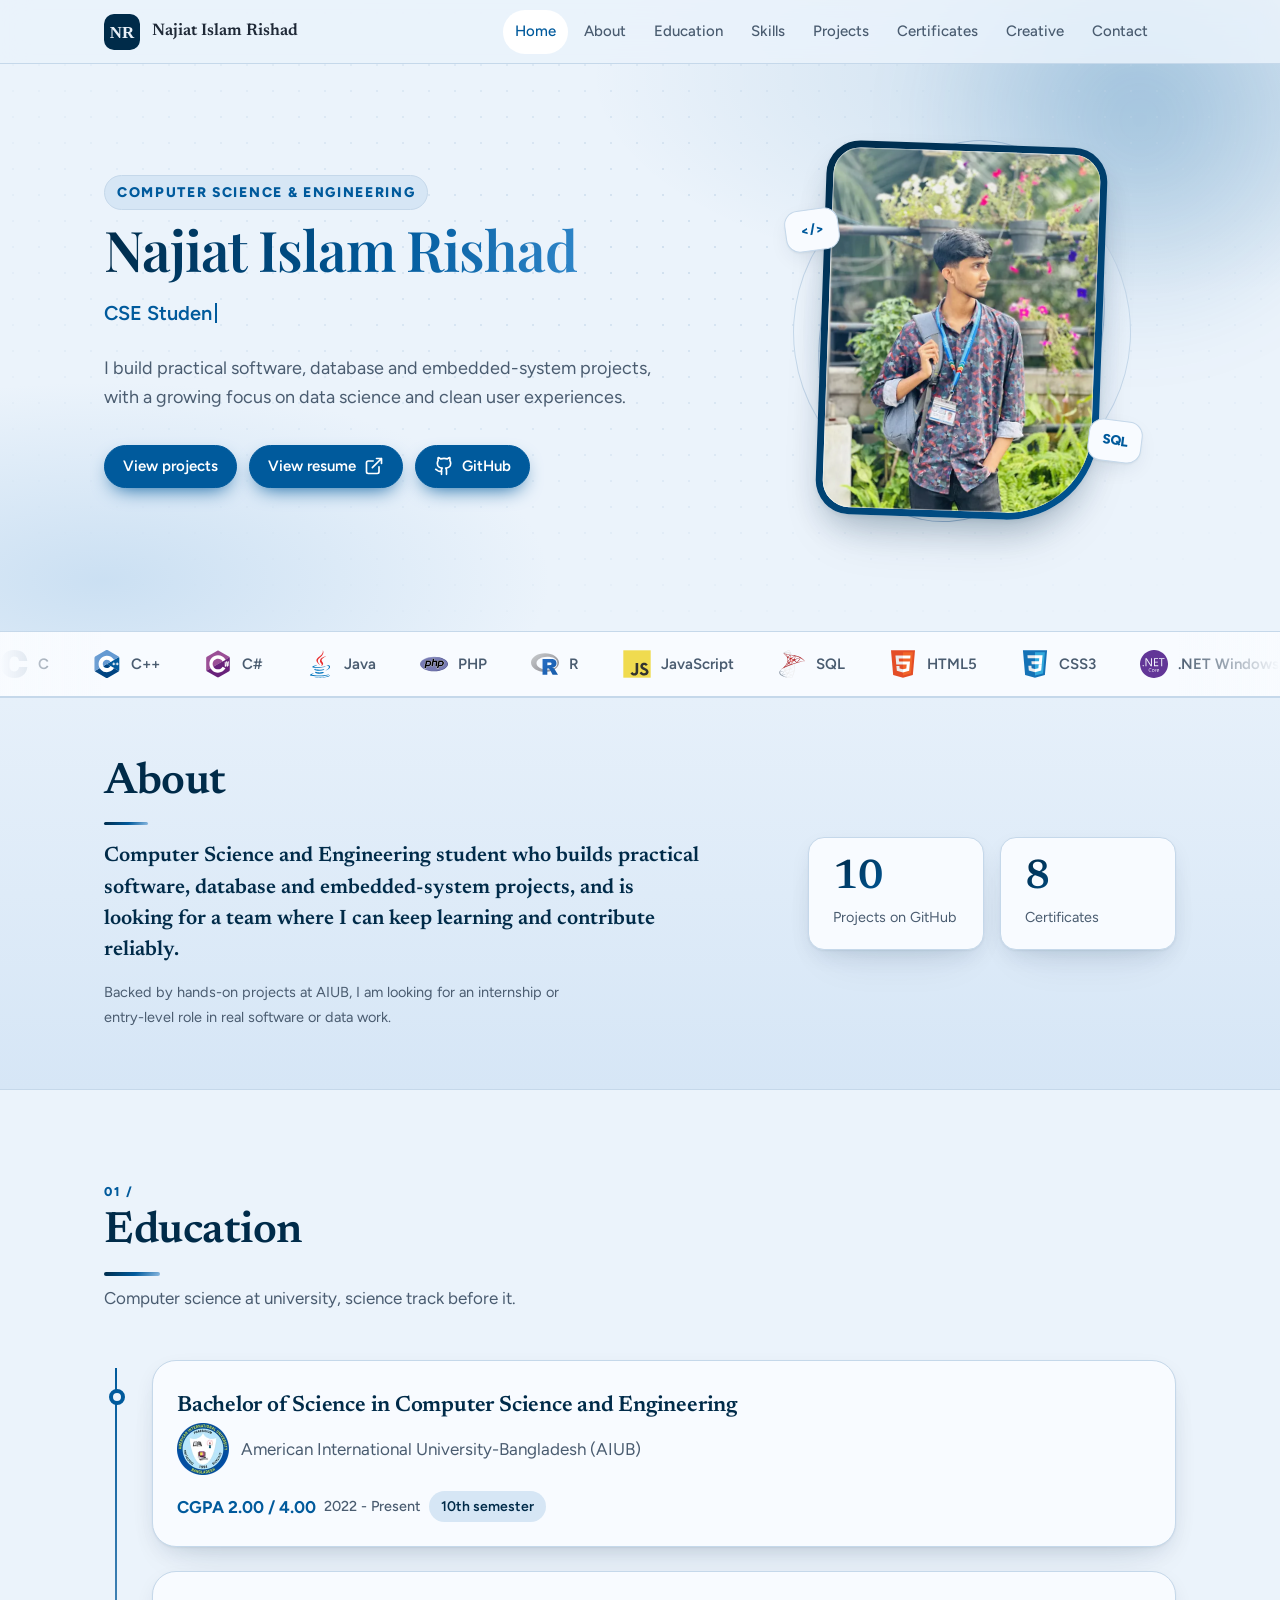
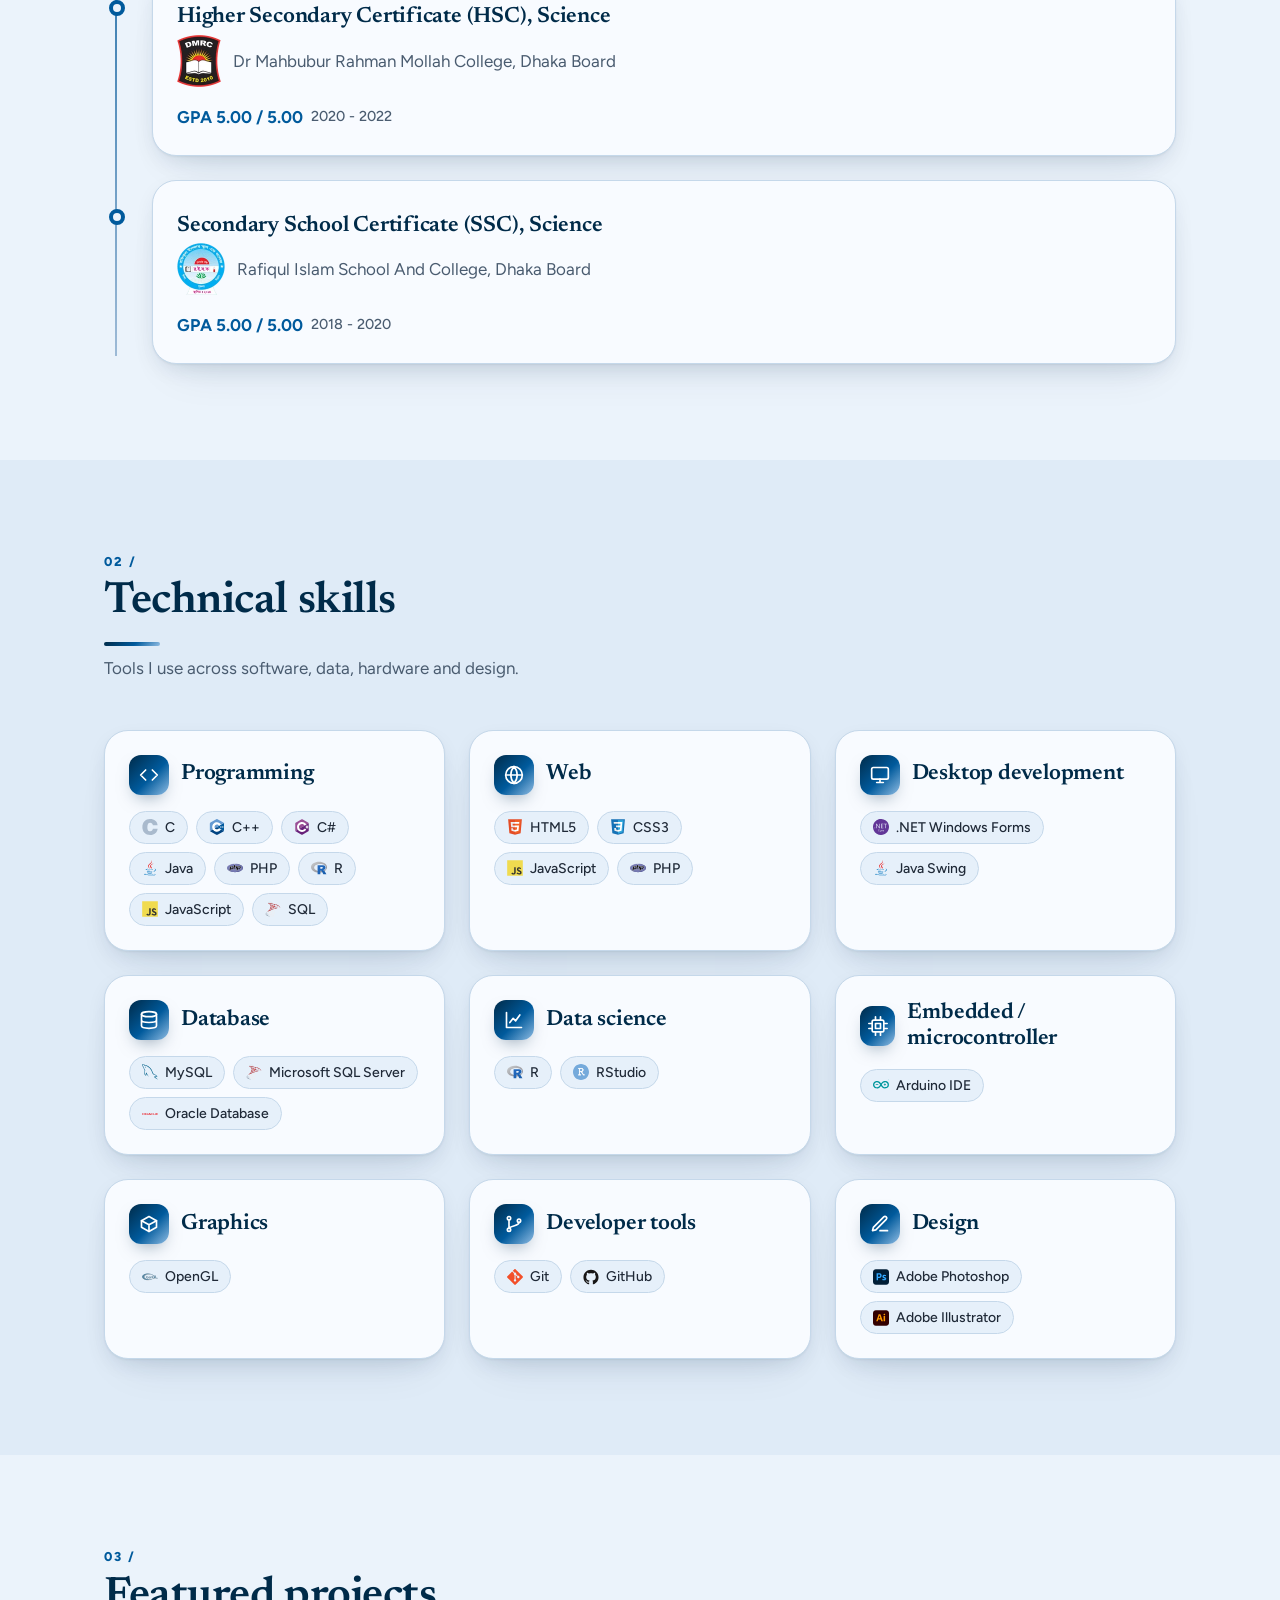
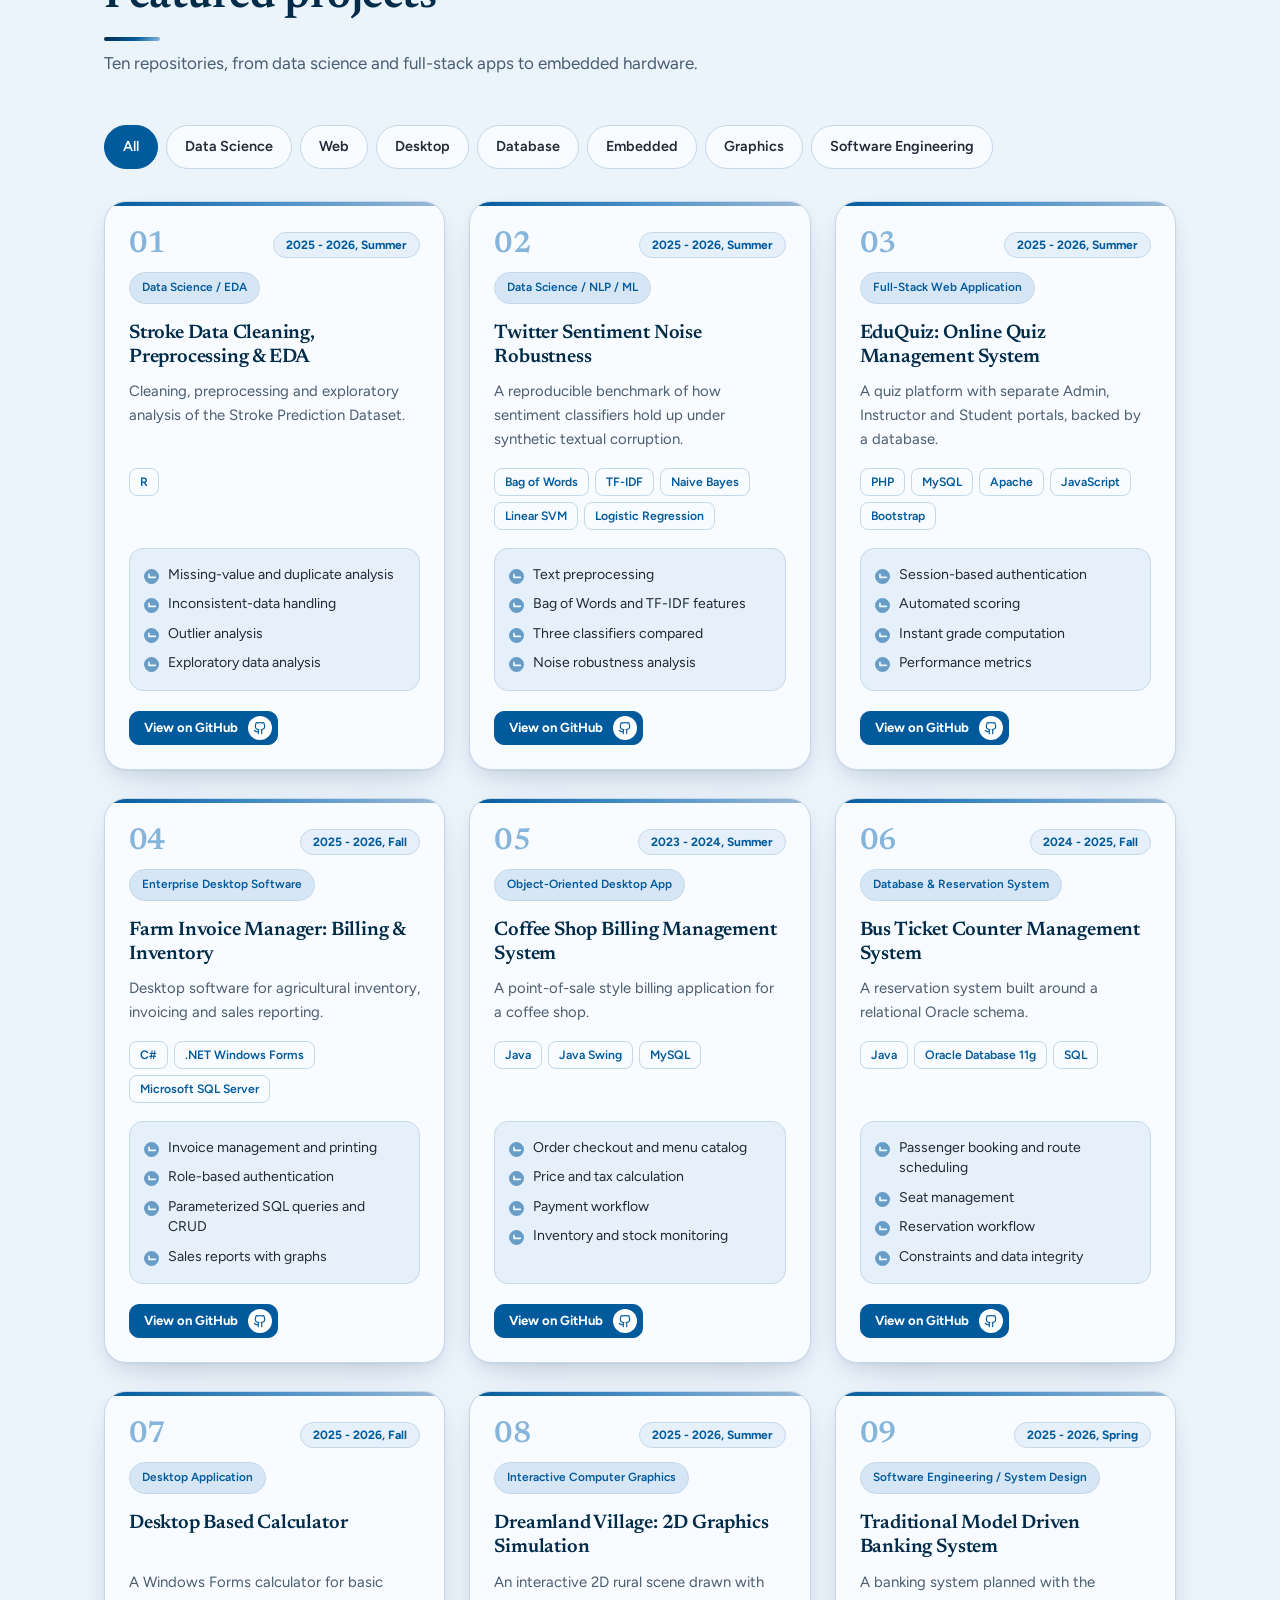
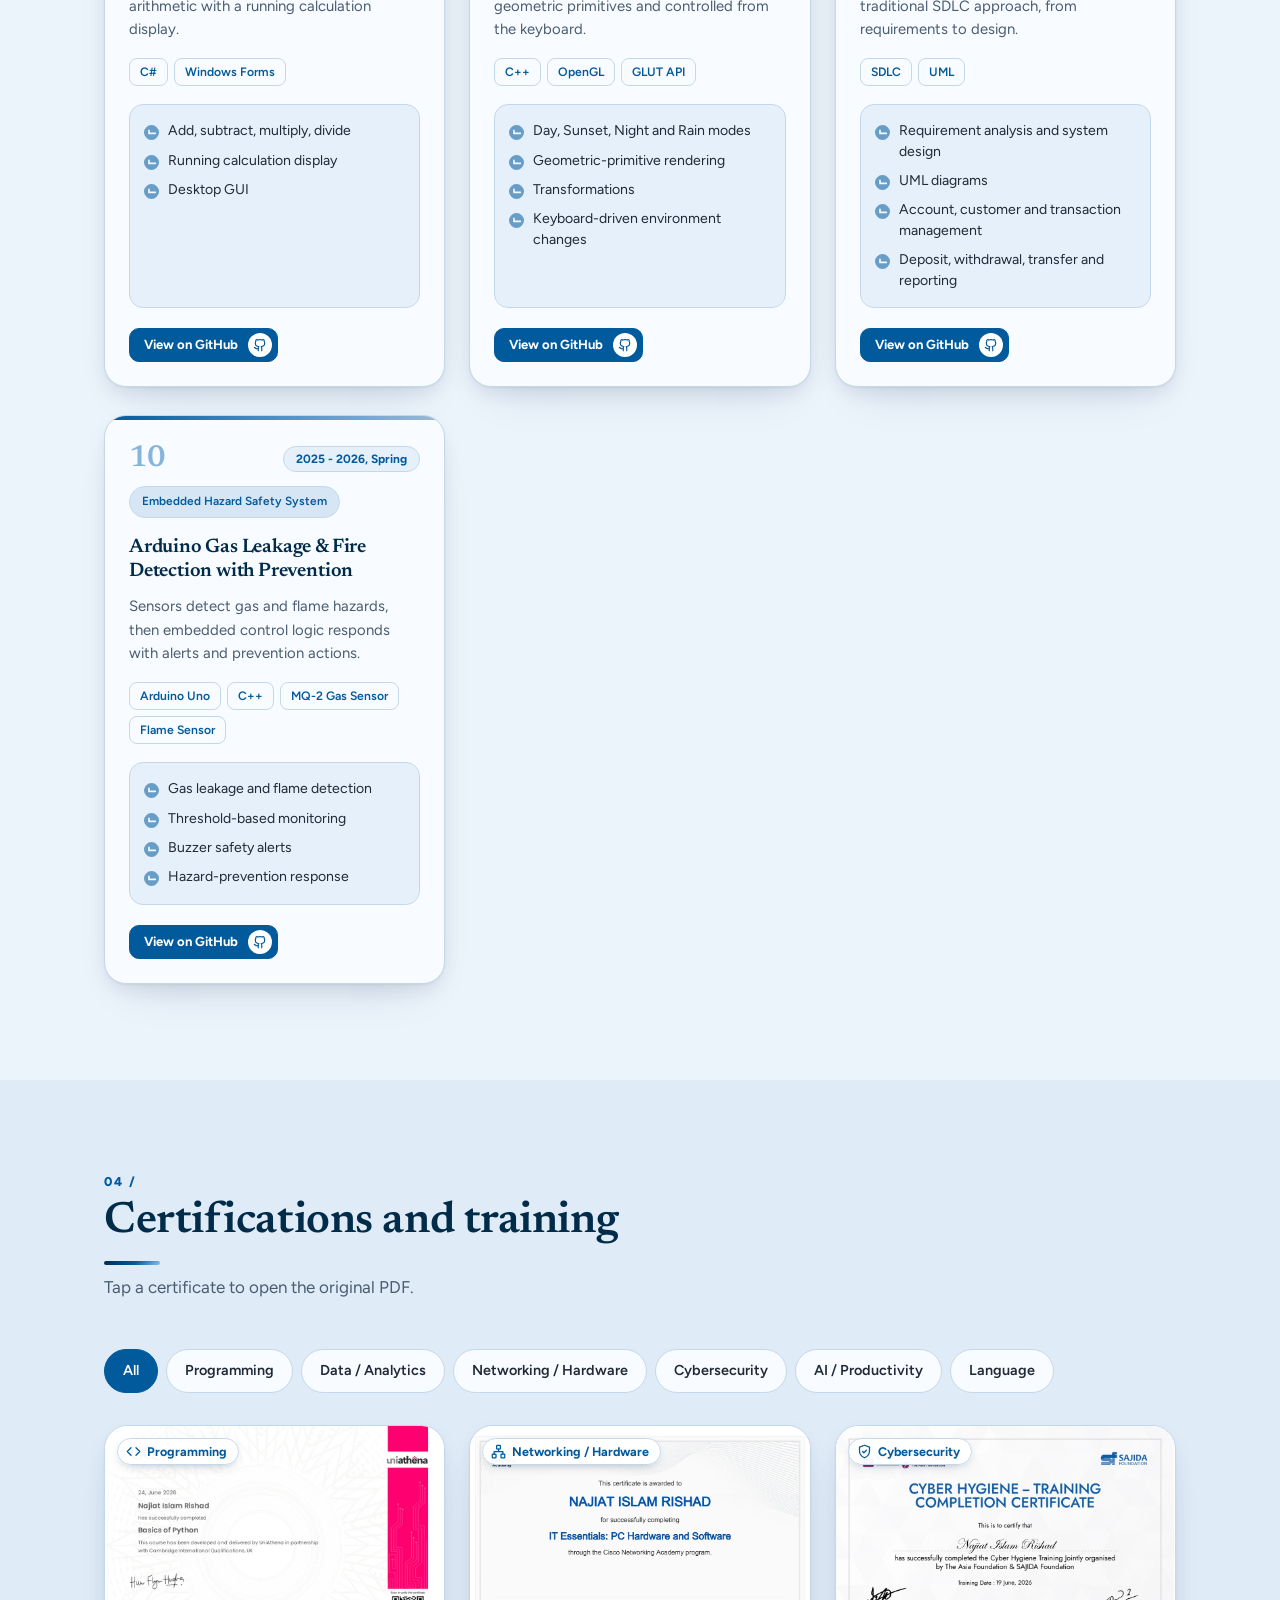
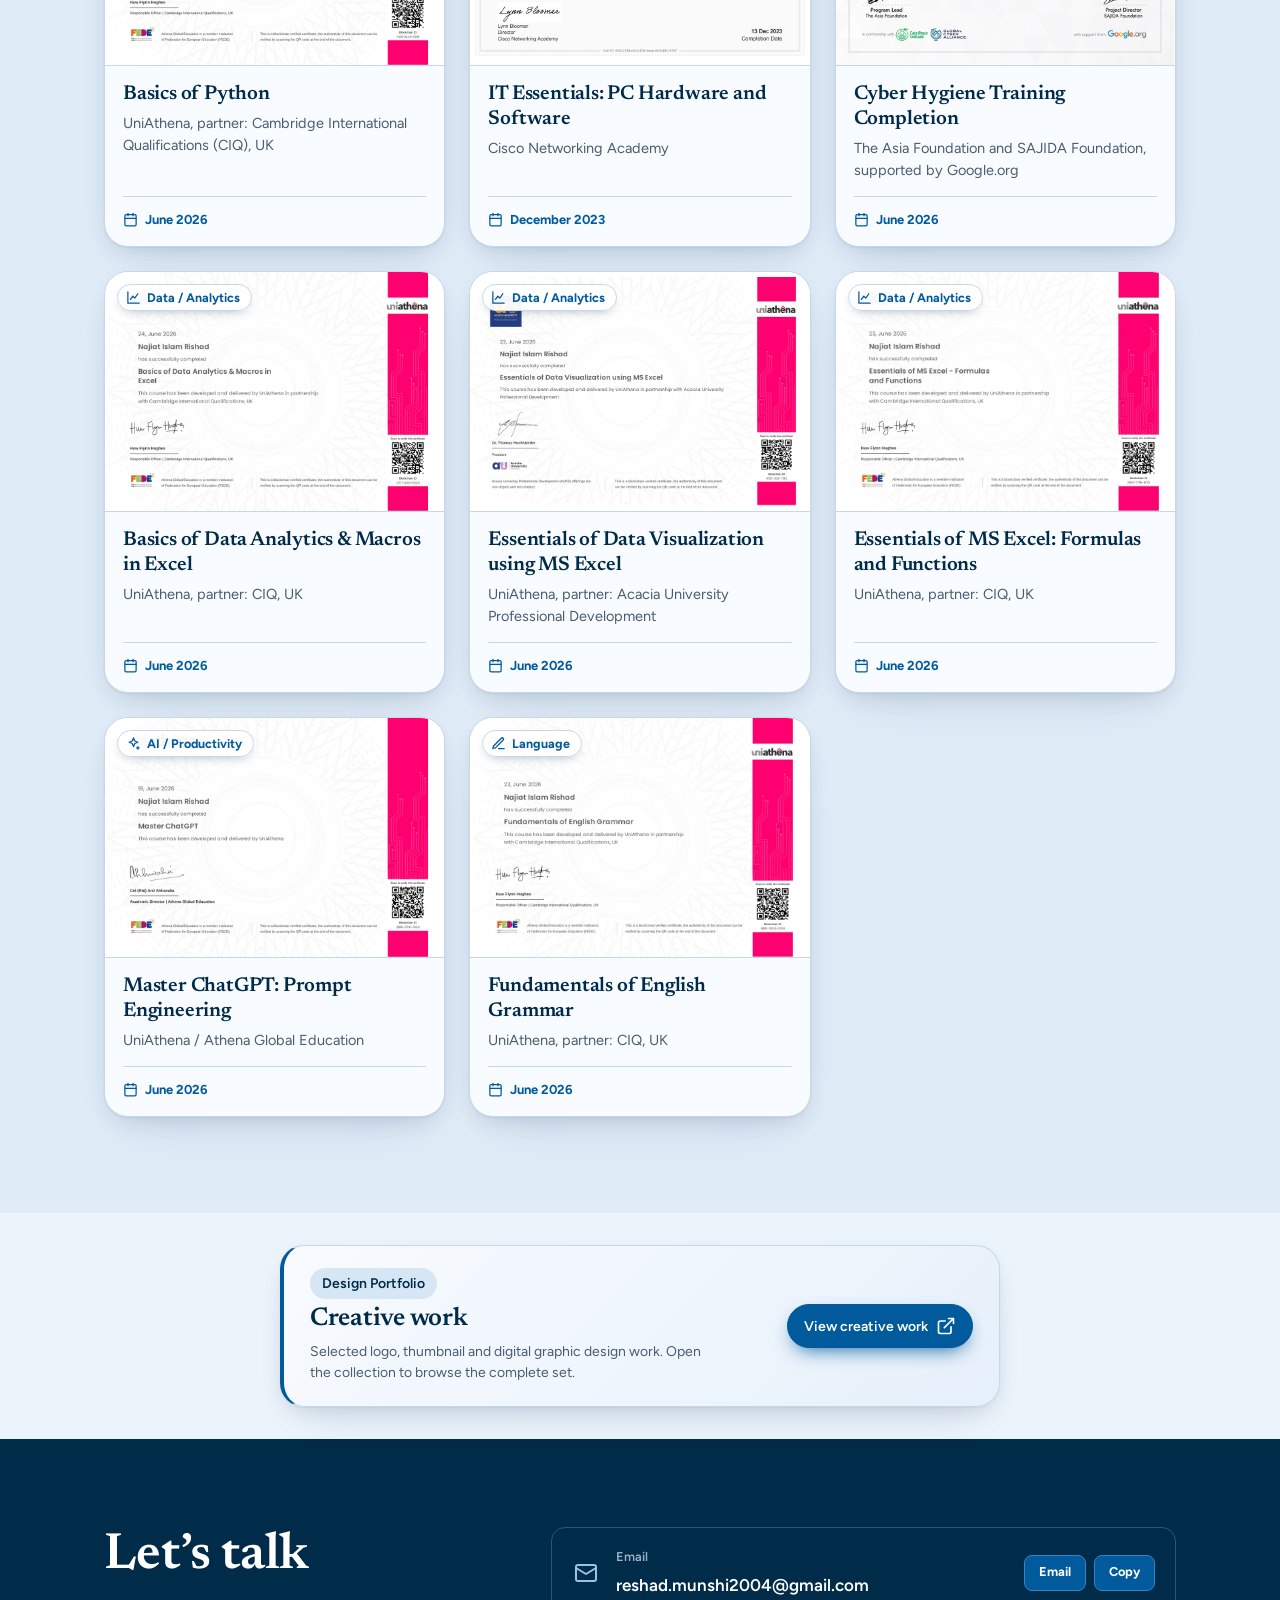
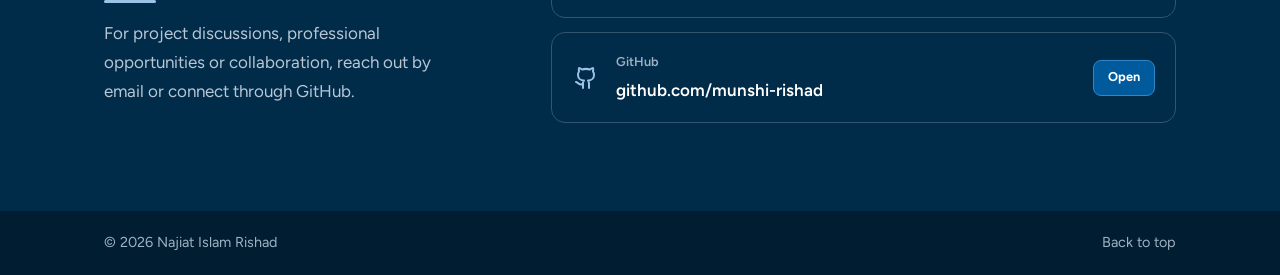
==== commit c93754a1: "Add files via upload" ====
--- a/index.html
+++ b/index.html
@@ -1,6 +1,6 @@
 <!DOCTYPE html>
 
-<html data-theme="light" lang="en">
+<html lang="en">
 <head>
 <meta charset="utf-8"/>
 <meta content="width=device-width, initial-scale=1" name="viewport"/>
@@ -29,9 +29,9 @@
 <link href="assets/icons/favicon.svg" rel="icon" type="image/svg+xml"/>
 <link href="assets/icons/apple-touch-icon.png" rel="apple-touch-icon"/>
 <link as="image" href="assets/images/campus/campus-1.webp" rel="preload" type="image/webp"/>
-<script>document.documentElement.classList.add('js');try{var t=localStorage.getItem('theme')||(matchMedia('(prefers-color-scheme: dark)').matches?'dark':'light');document.documentElement.dataset.theme=t}catch(e){}</script>
+<script>document.documentElement.classList.add('js')</script>
 <script type="application/ld+json">{"@context": "https://schema.org", "@type": "Person", "name": "Najiat Islam Rishad", "sameAs": ["https://github.com/munshi-rishad"], "alumniOf": {"@type": "CollegeOrUniversity", "name": "American International University-Bangladesh"}, "knowsAbout": ["Software engineering", "Relational databases", "Data science", "Embedded systems"]}</script>
-<link href="https://fonts.googleapis.com" rel="preconnect"/><link crossorigin="" href="https://fonts.gstatic.com" rel="preconnect"/><link href="https://fonts.googleapis.com/css2?family=Figtree:wght@400;500;600;700;800&amp;family=Newsreader:wght@600&amp;family=Playfair+Display:wght@600&amp;display=swap" media="print" onload="this.media='all'" rel="stylesheet"/><noscript><link href="https://fonts.googleapis.com/css2?family=Figtree:wght@400;500;600;700;800&amp;family=Newsreader:wght@600&amp;family=Playfair+Display:wght@600&amp;display=swap" rel="stylesheet"/></noscript><link href="assets/css/style.css" rel="stylesheet"/>
+<link as="font" crossorigin="" href="assets/fonts/figtree-latin.woff2" rel="preload" type="font/woff2"/><link as="font" crossorigin="" href="assets/fonts/newsreader-600.woff2" rel="preload" type="font/woff2"/><link href="assets/css/style.css" rel="stylesheet"/>
 </head>
 <body>
 <a class="skip" href="#main">Skip to content</a>
@@ -45,19 +45,15 @@
 <symbol id="i-cube" viewbox="0 0 24 24"><path d="M21 8 12 3 3 8v8l9 5 9-5z"></path><path d="m3 8 9 5 9-5M12 13v8"></path></symbol>
 <symbol id="i-branch" viewbox="0 0 24 24"><circle cx="6" cy="5" r="2"></circle><circle cx="6" cy="19" r="2"></circle><circle cx="18" cy="8" r="2"></circle><path d="M6 7v10M18 10c0 5-8 3-12 7"></path></symbol>
 <symbol id="i-pen" viewbox="0 0 24 24"><path d="M12 20h9"></path><path d="M16.5 3.5a2.1 2.1 0 0 1 3 3L7 19l-4 1 1-4z"></path></symbol>
-<symbol id="i-cap" viewbox="0 0 24 24"><path d="m2 9 10-5 10 5-10 5z"></path><path d="M6 11.5V16c0 1.5 3 3 6 3s6-1.5 6-3v-4.5M22 9v6"></path></symbol>
 <symbol id="i-shield" viewbox="0 0 24 24"><path d="M12 2 4 5v6c0 5 3.5 9 8 11 4.5-2 8-6 8-11V5z"></path><path d="m9 12 2 2 4-4"></path></symbol>
 <symbol id="i-net" viewbox="0 0 24 24"><rect height="6" rx="1" width="6" x="9" y="2"></rect><rect height="6" rx="1" width="6" x="2" y="16"></rect><rect height="6" rx="1" width="6" x="16" y="16"></rect><path d="M12 8v4M5 16v-4h14v4"></path></symbol>
 <symbol id="i-spark" viewbox="0 0 24 24"><path d="m12 3 2 5 5 2-5 2-2 5-2-5-5-2 5-2z"></path><path d="M19 17v4M17 19h4"></path></symbol>
 <symbol id="i-github" viewbox="0 0 24 24"><path d="M15 22v-4a4.8 4.8 0 0 0-1-3.5c3 0 6-2 6-5.5.1-1.3-.3-2.5-1-3.5.3-1.2.3-2.4 0-3.5 0 0-1 0-3 1.5a13.4 13.4 0 0 0-8 0C6 2 5 2 5 2c-.3 1.1-.3 2.3 0 3.5A5.4 5.4 0 0 0 4 9c0 3.5 3 5.5 6 5.5-.4.5-.7 1.1-.9 1.7s-.2 1.2-.1 1.8v4"></path><path d="M9 18c-4.5 2-5-2-7-2"></path></symbol>
 <symbol id="i-mail" viewbox="0 0 24 24"><rect height="16" rx="2" width="20" x="2" y="4"></rect><path d="m22 7-10 6L2 7"></path></symbol>
-<symbol id="i-copy" viewbox="0 0 24 24"><rect height="13" rx="2" width="13" x="9" y="9"></rect><path d="M5 15H4a2 2 0 0 1-2-2V4a2 2 0 0 1 2-2h9a2 2 0 0 1 2 2v1"></path></symbol>
 <symbol id="i-ext" viewbox="0 0 24 24"><path d="M15 3h6v6M10 14 21 3M18 13v6a2 2 0 0 1-2 2H5a2 2 0 0 1-2-2V8a2 2 0 0 1 2-2h6"></path></symbol>
-<symbol id="i-sun" viewbox="0 0 24 24"><circle cx="12" cy="12" r="4"></circle><path d="M12 2v2M12 20v2M4.9 4.9l1.4 1.4M17.7 17.7l1.4 1.4M2 12h2M20 12h2M4.9 19.1l1.4-1.4M17.7 6.3l1.4-1.4"></path></symbol>
-<symbol id="i-moon" viewbox="0 0 24 24"><path d="M21 12.8A9 9 0 1 1 11.2 3a7 7 0 0 0 9.8 9.8z"></path></symbol>
 <symbol id="i-menu" viewbox="0 0 24 24"><path d="M4 7h16M4 12h16M4 17h16"></path></symbol>
 <symbol id="i-close" viewbox="0 0 24 24"><path d="M6 6l12 12M18 6 6 18"></path></symbol>
-<symbol id="i-file" viewbox="0 0 24 24"><path d="M14 2H6a2 2 0 0 0-2 2v16a2 2 0 0 0 2 2h12a2 2 0 0 0 2-2V8z"></path><path d="M14 2v6h6M8 13h8M8 17h8"></path></symbol>
+<symbol id="i-cal" viewbox="0 0 24 24"><path d="M8 2v4M16 2v4M3 10h18"></path><rect x="3" y="4" width="18" height="18" rx="2"></rect></symbol>
 <symbol id="i-up" viewbox="0 0 24 24"><path d="m6 15 6-6 6 6"></path></symbol>
 </svg>
 <header class="nav">
@@ -67,9 +63,6 @@
 <a href="#home">Home</a><a href="#about">About</a><a href="#education">Education</a><a href="#skills">Skills</a><a href="#projects">Projects</a><a href="#certificates">Certificates</a><a href="#creative">Creative</a><a href="#contact">Contact</a>
 </nav>
 <div class="nav-tools">
-<button aria-label="Switch to dark theme" aria-pressed="false" class="icon-btn" id="theme-toggle" type="button">
-<svg aria-hidden="true" class="i sun"><use href="#i-sun"></use></svg><svg aria-hidden="true" class="i moon"><use href="#i-moon"></use></svg>
-</button>
 <button aria-controls="menu" aria-expanded="false" aria-label="Open menu" class="icon-btn burger" id="burger" type="button"><svg aria-hidden="true" class="i"><use href="#i-menu"></use></svg></button>
 </div>
 </div>
@@ -86,7 +79,7 @@
 <div class="cta">
 <a class="btn btn-primary" href="#projects">View projects</a>
 <a class="btn btn-primary" href="https://drive.google.com/file/d/1GTGmHch81PV_su9RAbKCc9UFYv_nI5yy/view?usp=drive_link" rel="noopener noreferrer" target="_blank">View resume <svg aria-hidden="true" class="i"><use href="#i-ext"></use></svg></a>
-<a class="btn" href="https://github.com/munshi-rishad" rel="noopener noreferrer" target="_blank"><svg aria-hidden="true" class="i"><use href="#i-github"></use></svg> GitHub</a>
+<a class="btn btn-primary" href="https://github.com/munshi-rishad" rel="noopener noreferrer" target="_blank"><svg aria-hidden="true" class="i"><use href="#i-github"></use></svg> GitHub</a>
 </div>
 </div>
 <div aria-label="Profile photo of Najiat Islam Rishad" class="portrait-wrap">
@@ -94,8 +87,8 @@
 <div aria-hidden="true" class="portrait-orbit orbit-two"></div>
 <div class="portrait-card">
 <div class="pslides" data-slides="campus-1,campus-2,campus-3,campus-4">
-<img alt="Portrait of Najiat Islam Rishad" class="slide on" decoding="async" fetchpriority="high" height="1024" src="assets/images/campus/campus-1.webp" width="768"/>
-<img alt="" aria-hidden="true" class="slide" decoding="async" height="1024" src="assets/images/campus/campus-2.webp" width="768"/>
+<img alt="Portrait of Najiat Islam Rishad" class="slide on" decoding="async" fetchpriority="high" height="800" src="assets/images/campus/campus-1.webp" width="600"/>
+<img alt="" aria-hidden="true" class="slide" decoding="async" height="800" src="assets/images/campus/campus-2.webp" width="600"/>
 </div>
 </div>
 <span class="portrait-chip chip-code">&lt;/&gt;</span>
@@ -103,24 +96,17 @@
 </div>
 </div>
 </section>
+<div aria-hidden="true" class="marquee"></div>
 <section aria-labelledby="about-h" class="about" id="about">
-<div class="about-top"><div class="wrap about-intro">
+<div class="wrap about-grid">
+<div class="about-copy">
 <h2 id="about-h">About</h2>
-<div class="about-body">
 <p class="about-lead">Computer Science and Engineering student who builds practical software, database and embedded-system projects, and is looking for a team where I can keep learning and contribute reliably.</p>
-<p class="about-text">My studies at AIUB are backed by hands-on projects in C#, Java, PHP, SQL and Arduino, plus data analysis in R and Excel, and interface and graphic work in Photoshop and Illustrator. I am looking for an internship or entry-level role where I can apply this foundation in real software or data work.</p>
-</div>
-</div></div>
-<div class="about-stats"><div class="wrap about-strip">
+<p class="about-text">Backed by hands-on projects at AIUB, I am looking for an internship or entry-level role in real software or data work.</p>
+</div>
 <div class="counters">
-<div class="counter"><strong data-count="2" data-dec="2">2.00</strong><span>CGPA out of 4.00</span></div>
 <div class="counter"><strong data-count="10">10</strong><span>Projects on GitHub</span></div>
 <div class="counter"><strong data-count="8">8</strong><span>Certificates</span></div>
-</div>
-<ul class="focus" data-stagger=""><li><h3>Software engineering</h3><p>SDLC-based design, UML and full-stack builds.</p></li>
-<li><h3>Relational databases</h3><p>Oracle, SQL Server and MySQL behind working apps.</p></li>
-<li><h3>Microcontrollers</h3><p>Arduino systems with sensors and alerts.</p></li>
-<li><h3>UI/UX design</h3><p>Interfaces and graphics in Photoshop and Illustrator.</p></li></ul>
 </div>
 </div>
 </section>
@@ -153,7 +139,7 @@
 <li class="card"><div class="skill-head"><span class="ico"><svg aria-hidden="true" class="i"><use href="#i-cube"></use></svg></span><h3>Graphics</h3></div>
 <ul class="chips"><li class="chip"><img src="assets/icons/skills/opengl.svg" alt="" width="16" height="16" loading="lazy" decoding="async">OpenGL</li></ul></li>
 <li class="card"><div class="skill-head"><span class="ico"><svg aria-hidden="true" class="i"><use href="#i-branch"></use></svg></span><h3>Developer tools</h3></div>
-<ul class="chips"><li class="chip"><img src="assets/icons/skills/git.svg" alt="" width="16" height="16" loading="lazy" decoding="async">Git</li><li class="chip"><img class="sk-inv" src="assets/icons/skills/github.svg" alt="" width="16" height="16" loading="lazy" decoding="async">GitHub</li></ul></li>
+<ul class="chips"><li class="chip"><img src="assets/icons/skills/git.svg" alt="" width="16" height="16" loading="lazy" decoding="async">Git</li><li class="chip"><img src="assets/icons/skills/github.svg" alt="" width="16" height="16" loading="lazy" decoding="async">GitHub</li></ul></li>
 <li class="card"><div class="skill-head"><span class="ico"><svg aria-hidden="true" class="i"><use href="#i-pen"></use></svg></span><h3>Design</h3></div>
 <ul class="chips"><li class="chip"><img src="assets/icons/skills/photoshop.svg" alt="" width="16" height="16" loading="lazy" decoding="async">Adobe Photoshop</li><li class="chip"><img src="assets/icons/skills/illustrator.svg" alt="" width="16" height="16" loading="lazy" decoding="async">Adobe Illustrator</li></ul></li></ul>
 </div>
@@ -198,22 +184,14 @@
 <div class="wrap">
 <div class="sec-head"><h2 id="cert-h">Certifications and training</h2><p>Tap a certificate to open the original PDF.</p></div>
 <div aria-label="Filter certificates by category" class="filters" data-target=".cert" role="group"><button aria-pressed="true" data-filter="all" type="button">All</button><button aria-pressed="false" data-filter="prog" type="button">Programming</button><button aria-pressed="false" data-filter="data" type="button">Data / Analytics</button><button aria-pressed="false" data-filter="net" type="button">Networking / Hardware</button><button aria-pressed="false" data-filter="cyber" type="button">Cybersecurity</button><button aria-pressed="false" data-filter="ai" type="button">AI / Productivity</button><button aria-pressed="false" data-filter="lang" type="button">Language</button></div><p class="sr" role="status"></p>
-<div class="grid certs" data-stagger=""><article class="card cert" data-cat="prog"><div class="cert-top"><span class="ico"><svg aria-hidden="true" class="i"><use href="#i-code"></use></svg></span><div class="cert-meta"><span class="tag">Programming</span><span class="date">June 2026</span></div></div><a aria-label="Open Basics of Python certificate PDF" class="cert-media" href="assets/docs/certificates/basics-python.pdf" rel="noopener noreferrer" target="_blank"><img alt="Basics of Python certificate" decoding="async" loading="lazy" src="assets/images/certificates/basics-python.webp"/></a>
-<h3>Basics of Python</h3><p class="by">UniAthena, partner: Cambridge International Qualifications (CIQ), UK</p></article>
-<article class="card cert" data-cat="net"><div class="cert-top"><span class="ico"><svg aria-hidden="true" class="i"><use href="#i-net"></use></svg></span><div class="cert-meta"><span class="tag">Networking / Hardware</span><span class="date">December 2023</span></div></div><a aria-label="Open IT Essentials: PC Hardware and Software certificate PDF" class="cert-media" href="assets/docs/certificates/pc-hardware-software.pdf" rel="noopener noreferrer" target="_blank"><img alt="IT Essentials: PC Hardware and Software certificate" decoding="async" loading="lazy" src="assets/images/certificates/pc-hardware-software.webp"/></a>
-<h3>IT Essentials: PC Hardware and Software</h3><p class="by">Cisco Networking Academy</p></article>
-<article class="card cert" data-cat="cyber"><div class="cert-top"><span class="ico"><svg aria-hidden="true" class="i"><use href="#i-shield"></use></svg></span><div class="cert-meta"><span class="tag">Cybersecurity</span><span class="date">June 2026</span></div></div><a aria-label="Open Cyber Hygiene Training Completion certificate PDF" class="cert-media" href="assets/docs/certificates/cyber-hygiene.pdf" rel="noopener noreferrer" target="_blank"><img alt="Cyber Hygiene Training Completion certificate" decoding="async" loading="lazy" src="assets/images/certificates/cyber-hygiene.webp"/></a>
-<h3>Cyber Hygiene Training Completion</h3><p class="by">The Asia Foundation and SAJIDA Foundation, supported by Google.org</p></article>
-<article class="card cert" data-cat="data"><div class="cert-top"><span class="ico"><svg aria-hidden="true" class="i"><use href="#i-chart"></use></svg></span><div class="cert-meta"><span class="tag">Data / Analytics</span><span class="date">June 2026</span></div></div><a aria-label="Open Basics of Data Analytics &amp; Macros in Excel certificate PDF" class="cert-media" href="assets/docs/certificates/data-analytics-macros.pdf" rel="noopener noreferrer" target="_blank"><img alt="Basics of Data Analytics and Macros in Excel certificate" decoding="async" loading="lazy" src="assets/images/certificates/data-analytics-macros.webp"/></a>
-<h3>Basics of Data Analytics &amp; Macros in Excel</h3><p class="by">UniAthena, partner: CIQ, UK</p></article>
-<article class="card cert" data-cat="data"><div class="cert-top"><span class="ico"><svg aria-hidden="true" class="i"><use href="#i-chart"></use></svg></span><div class="cert-meta"><span class="tag">Data / Analytics</span><span class="date">June 2026</span></div></div><a aria-label="Open Essentials of Data Visualization using MS Excel certificate PDF" class="cert-media" href="assets/docs/certificates/data-visualization-excel.pdf" rel="noopener noreferrer" target="_blank"><img alt="Essentials of Data Visualization using MS Excel certificate" decoding="async" loading="lazy" src="assets/images/certificates/data-visualization-excel.webp"/></a>
-<h3>Essentials of Data Visualization using MS Excel</h3><p class="by">UniAthena, partner: Acacia University Professional Development</p></article>
-<article class="card cert" data-cat="data"><div class="cert-top"><span class="ico"><svg aria-hidden="true" class="i"><use href="#i-chart"></use></svg></span><div class="cert-meta"><span class="tag">Data / Analytics</span><span class="date">June 2026</span></div></div><a aria-label="Open Essentials of MS Excel: Formulas and Functions certificate PDF" class="cert-media" href="assets/docs/certificates/excel-formulas-functions.pdf" rel="noopener noreferrer" target="_blank"><img alt="Essentials of MS Excel Formulas and Functions certificate" decoding="async" loading="lazy" src="assets/images/certificates/excel-formulas-functions.webp"/></a>
-<h3>Essentials of MS Excel: Formulas and Functions</h3><p class="by">UniAthena, partner: CIQ, UK</p></article>
-<article class="card cert" data-cat="ai"><div class="cert-top"><span class="ico"><svg aria-hidden="true" class="i"><use href="#i-spark"></use></svg></span><div class="cert-meta"><span class="tag">AI / Productivity</span><span class="date">June 2026</span></div></div><a aria-label="Open Master ChatGPT: Prompt Engineering certificate PDF" class="cert-media" href="assets/docs/certificates/master-chatgpt.pdf" rel="noopener noreferrer" target="_blank"><img alt="Master ChatGPT certificate" decoding="async" loading="lazy" src="assets/images/certificates/master-chatgpt.webp"/></a>
-<h3>Master ChatGPT: Prompt Engineering</h3><p class="by">UniAthena / Athena Global Education</p></article>
-<article class="card cert" data-cat="lang"><div class="cert-top"><span class="ico"><svg aria-hidden="true" class="i"><use href="#i-pen"></use></svg></span><div class="cert-meta"><span class="tag">Language</span><span class="date">June 2026</span></div></div><a aria-label="Open Fundamentals of English Grammar certificate PDF" class="cert-media" href="assets/docs/certificates/english-grammar.pdf" rel="noopener noreferrer" target="_blank"><img alt="Fundamentals of English Grammar certificate" decoding="async" loading="lazy" src="assets/images/certificates/english-grammar.webp"/></a>
-<h3>Fundamentals of English Grammar</h3><p class="by">UniAthena, partner: CIQ, UK</p></article></div>
+<div class="grid certs" data-stagger=""><article class="card cert" data-cat="prog"><a aria-label="Open Basics of Python certificate PDF" class="cert-media" href="assets/docs/certificates/basics-python.pdf" rel="noopener noreferrer" target="_blank"><img alt="Basics of Python certificate" decoding="async" loading="lazy" src="assets/images/certificates/basics-python.webp"/><span class="cert-tag"><svg aria-hidden="true" class="i"><use href="#i-code"></use></svg>Programming</span><span aria-hidden="true" class="cert-open"><svg class="i"><use href="#i-ext"></use></svg></span></a><div class="cert-body"><h3>Basics of Python</h3><p class="by">UniAthena, partner: Cambridge International Qualifications (CIQ), UK</p><span class="date"><svg aria-hidden="true" class="i"><use href="#i-cal"></use></svg>June 2026</span></div></article>
+<article class="card cert" data-cat="net"><a aria-label="Open IT Essentials: PC Hardware and Software certificate PDF" class="cert-media" href="assets/docs/certificates/pc-hardware-software.pdf" rel="noopener noreferrer" target="_blank"><img alt="IT Essentials: PC Hardware and Software certificate" decoding="async" loading="lazy" src="assets/images/certificates/pc-hardware-software.webp"/><span class="cert-tag"><svg aria-hidden="true" class="i"><use href="#i-net"></use></svg>Networking / Hardware</span><span aria-hidden="true" class="cert-open"><svg class="i"><use href="#i-ext"></use></svg></span></a><div class="cert-body"><h3>IT Essentials: PC Hardware and Software</h3><p class="by">Cisco Networking Academy</p><span class="date"><svg aria-hidden="true" class="i"><use href="#i-cal"></use></svg>December 2023</span></div></article>
+<article class="card cert" data-cat="cyber"><a aria-label="Open Cyber Hygiene Training Completion certificate PDF" class="cert-media" href="assets/docs/certificates/cyber-hygiene.pdf" rel="noopener noreferrer" target="_blank"><img alt="Cyber Hygiene Training Completion certificate" decoding="async" loading="lazy" src="assets/images/certificates/cyber-hygiene.webp"/><span class="cert-tag"><svg aria-hidden="true" class="i"><use href="#i-shield"></use></svg>Cybersecurity</span><span aria-hidden="true" class="cert-open"><svg class="i"><use href="#i-ext"></use></svg></span></a><div class="cert-body"><h3>Cyber Hygiene Training Completion</h3><p class="by">The Asia Foundation and SAJIDA Foundation, supported by Google.org</p><span class="date"><svg aria-hidden="true" class="i"><use href="#i-cal"></use></svg>June 2026</span></div></article>
+<article class="card cert" data-cat="data"><a aria-label="Open Basics of Data Analytics &amp; Macros in Excel certificate PDF" class="cert-media" href="assets/docs/certificates/data-analytics-macros.pdf" rel="noopener noreferrer" target="_blank"><img alt="Basics of Data Analytics and Macros in Excel certificate" decoding="async" loading="lazy" src="assets/images/certificates/data-analytics-macros.webp"/><span class="cert-tag"><svg aria-hidden="true" class="i"><use href="#i-chart"></use></svg>Data / Analytics</span><span aria-hidden="true" class="cert-open"><svg class="i"><use href="#i-ext"></use></svg></span></a><div class="cert-body"><h3>Basics of Data Analytics &amp; Macros in Excel</h3><p class="by">UniAthena, partner: CIQ, UK</p><span class="date"><svg aria-hidden="true" class="i"><use href="#i-cal"></use></svg>June 2026</span></div></article>
+<article class="card cert" data-cat="data"><a aria-label="Open Essentials of Data Visualization using MS Excel certificate PDF" class="cert-media" href="assets/docs/certificates/data-visualization-excel.pdf" rel="noopener noreferrer" target="_blank"><img alt="Essentials of Data Visualization using MS Excel certificate" decoding="async" loading="lazy" src="assets/images/certificates/data-visualization-excel.webp"/><span class="cert-tag"><svg aria-hidden="true" class="i"><use href="#i-chart"></use></svg>Data / Analytics</span><span aria-hidden="true" class="cert-open"><svg class="i"><use href="#i-ext"></use></svg></span></a><div class="cert-body"><h3>Essentials of Data Visualization using MS Excel</h3><p class="by">UniAthena, partner: Acacia University Professional Development</p><span class="date"><svg aria-hidden="true" class="i"><use href="#i-cal"></use></svg>June 2026</span></div></article>
+<article class="card cert" data-cat="data"><a aria-label="Open Essentials of MS Excel: Formulas and Functions certificate PDF" class="cert-media" href="assets/docs/certificates/excel-formulas-functions.pdf" rel="noopener noreferrer" target="_blank"><img alt="Essentials of MS Excel Formulas and Functions certificate" decoding="async" loading="lazy" src="assets/images/certificates/excel-formulas-functions.webp"/><span class="cert-tag"><svg aria-hidden="true" class="i"><use href="#i-chart"></use></svg>Data / Analytics</span><span aria-hidden="true" class="cert-open"><svg class="i"><use href="#i-ext"></use></svg></span></a><div class="cert-body"><h3>Essentials of MS Excel: Formulas and Functions</h3><p class="by">UniAthena, partner: CIQ, UK</p><span class="date"><svg aria-hidden="true" class="i"><use href="#i-cal"></use></svg>June 2026</span></div></article>
+<article class="card cert" data-cat="ai"><a aria-label="Open Master ChatGPT: Prompt Engineering certificate PDF" class="cert-media" href="assets/docs/certificates/master-chatgpt.pdf" rel="noopener noreferrer" target="_blank"><img alt="Master ChatGPT certificate" decoding="async" loading="lazy" src="assets/images/certificates/master-chatgpt.webp"/><span class="cert-tag"><svg aria-hidden="true" class="i"><use href="#i-spark"></use></svg>AI / Productivity</span><span aria-hidden="true" class="cert-open"><svg class="i"><use href="#i-ext"></use></svg></span></a><div class="cert-body"><h3>Master ChatGPT: Prompt Engineering</h3><p class="by">UniAthena / Athena Global Education</p><span class="date"><svg aria-hidden="true" class="i"><use href="#i-cal"></use></svg>June 2026</span></div></article>
+<article class="card cert" data-cat="lang"><a aria-label="Open Fundamentals of English Grammar certificate PDF" class="cert-media" href="assets/docs/certificates/english-grammar.pdf" rel="noopener noreferrer" target="_blank"><img alt="Fundamentals of English Grammar certificate" decoding="async" loading="lazy" src="assets/images/certificates/english-grammar.webp"/><span class="cert-tag"><svg aria-hidden="true" class="i"><use href="#i-pen"></use></svg>Language</span><span aria-hidden="true" class="cert-open"><svg class="i"><use href="#i-ext"></use></svg></span></a><div class="cert-body"><h3>Fundamentals of English Grammar</h3><p class="by">UniAthena, partner: CIQ, UK</p><span class="date"><svg aria-hidden="true" class="i"><use href="#i-cal"></use></svg>June 2026</span></div></article></div>
 </div>
 </section>
 <section aria-labelledby="cr-h" class="sec" id="creative">
@@ -245,11 +223,6 @@
 <span class="contact-icon"><svg aria-hidden="true" class="i"><use href="#i-github"></use></svg></span>
 <div><small>GitHub</small><strong>github.com/munshi-rishad</strong></div>
 <a class="mini-action" href="https://github.com/munshi-rishad" rel="noopener noreferrer" target="_blank">Open</a>
-</div>
-<div class="contact-box">
-<span class="contact-icon"><svg aria-hidden="true" class="i"><use href="#i-file"></use></svg></span>
-<div><small>Resume</small><strong>View my resume</strong></div>
-<a class="mini-action" href="https://drive.google.com/file/d/1GTGmHch81PV_su9RAbKCc9UFYv_nI5yy/view?usp=drive_link" rel="noopener noreferrer" target="_blank">Open</a>
 </div>
 </div>
 </div>
--- a/assets/css/style.css
+++ b/assets/css/style.css
@@ -1,3 +1,6 @@
+@font-face{font-family:Figtree;font-style:normal;font-weight:300 900;font-display:swap;src:url(../fonts/figtree-latin.woff2) format("woff2")}
+@font-face{font-family:Newsreader;font-style:normal;font-weight:600;font-display:swap;src:url(../fonts/newsreader-600.woff2) format("woff2")}
+@font-face{font-family:"Playfair Display";font-style:normal;font-weight:600;font-display:swap;src:url(../fonts/playfair-600.woff2) format("woff2")}
 /* ==========================================================
    Palette extracted from profile1.jpg (k-means on the subject):
    lanyard navy #1B4D75 | lanyard sky #5EA3CE | shirt rose #EEC5C5 / #D4A3A1
@@ -25,25 +28,11 @@
   --nav-h:64px;
   color-scheme:light;
 }
-:root[data-theme="dark"]{
-  --bg:#101519; --bg-alt:#151C21; --surface:#1A2228; --surface-2:#212B32;
-  --text:#EEE6E3; --muted:#B4BFC6; --border:#2B3841;
-  --primary:#7DB9DE; --primary-hover:#9CCBE8; --on-primary:#0C1720;
-  --accent-text:#E3B3A0;
-  --tag-bg:rgba(238,197,197,.13); --tag-text:#F0CFCF;
-  --glass:rgba(16,21,25,.78);
-  --glow:rgba(125,185,222,.18);
-  --grad:linear-gradient(135deg,#1B4D75 0%,#5EA3CE 55%,#EEC5C5 100%);
-  --shadow:0 1px 2px rgba(0,0,0,.4),0 10px 28px -10px rgba(0,0,0,.6);
-  --shadow-up:0 2px 4px rgba(0,0,0,.4),0 18px 36px -10px rgba(0,0,0,.7),0 0 0 1px rgba(125,185,222,.15);
-  color-scheme:dark;
-}
-
 /* ---------- base ---------- */
 *,*::before,*::after{box-sizing:border-box}
 html{-webkit-text-size-adjust:100%;scroll-padding-top:calc(var(--nav-h) + 16px)}
 @media (prefers-reduced-motion:no-preference){html{scroll-behavior:smooth}}
-body{margin:0;font:400 1rem/1.65 var(--f-body);color:var(--text);background:var(--bg);overflow-x:hidden;transition:background-color .3s,color .3s}
+body{margin:0;font:400 1rem/1.65 var(--f-body);color:var(--text);background:var(--bg);overflow-x:hidden}
 img{max-width:100%;height:auto;display:block}
 a{color:var(--primary);text-underline-offset:3px}
 h1,h2,h3{font-family:var(--f-display);line-height:1.15;margin:0;font-weight:700;letter-spacing:-.01em}
@@ -81,15 +70,12 @@
 .menu a{display:inline-flex;align-items:center;min-height:44px;padding:0 12px;border-radius:999px;color:var(--muted);text-decoration:none;font-size:.92rem;font-weight:500;transition:color .2s,background-color .2s}
 .menu a:hover{color:var(--text)}
 .menu a.active{color:var(--primary);background:var(--tag-bg)}
-:root[data-theme="dark"] .menu a.active{color:var(--tag-text)}
 .nav-tools{display:flex;align-items:center;gap:var(--s1)}
 .icon-btn{display:inline-grid;place-items:center;width:44px;height:44px;border-radius:50%;border:1px solid var(--border);background:var(--surface);color:var(--text);transition:background-color .2s,scale .2s}
 .icon-btn:hover{background:var(--surface-2)}
 .icon-btn:active{scale:.93}
 .burger{display:none}
 #theme-toggle .moon{display:none}
-:root[data-theme="dark"] #theme-toggle .sun{display:none}
-:root[data-theme="dark"] #theme-toggle .moon{display:block}
 .progress{position:absolute;left:0;bottom:-1px;height:3px;width:100%;background:var(--grad);transform:scaleX(0);transform-origin:left}
 @media (max-width:959px){
   .burger{display:inline-grid}
@@ -102,9 +88,6 @@
 .hero{position:relative;padding-top:calc(var(--nav-h) + var(--s8));padding-bottom:var(--s12);overflow:hidden;background:
   radial-gradient(60% 50% at 88% 12%,rgba(238,197,197,.55),transparent 70%),
   radial-gradient(50% 45% at 8% 92%,rgba(94,163,206,.22),transparent 70%),var(--bg)}
-:root[data-theme="dark"] .hero{background:
-  radial-gradient(60% 50% at 88% 12%,rgba(238,197,197,.09),transparent 70%),
-  radial-gradient(50% 45% at 8% 92%,rgba(94,163,206,.14),transparent 70%),var(--bg)}
 .hero .wrap{display:grid;grid-template-columns:1.15fr .85fr;gap:var(--s8);align-items:center}
 .hero h1{font-size:clamp(2.6rem,7vw,4.9rem);letter-spacing:-.025em}
 .role{margin-top:var(--s2);font-size:clamp(1.15rem,2.4vw,1.5rem);color:var(--accent-text);font-family:var(--f-display);font-weight:600;min-height:1.6em}
@@ -133,15 +116,8 @@
 @keyframes blink{50%{opacity:0}}
 
 /* ---------- about strip ---------- */
-.about{padding-block:var(--s8);border-block:1px solid var(--border);background:var(--surface-2)}
-.about-strip{display:grid;grid-template-columns:auto 1fr;gap:var(--s8);align-items:center}
-.counters{display:flex;gap:var(--s6)}
 .counter strong{display:block;font-family:var(--f-display);font-size:clamp(2.2rem,5vw,3.2rem);line-height:1;color:var(--primary)}
 .counter span{display:block;margin-top:6px;font-size:.9rem;color:var(--muted)}
-.focus{display:grid;grid-template-columns:repeat(2,1fr);gap:var(--s2)}
-.focus li{padding:var(--s2);border-radius:var(--r-md);background:var(--surface);border:1px solid var(--border)}
-.focus h3{font-family:var(--f-body);font-size:.98rem;letter-spacing:0}
-.focus p{margin-top:4px;font-size:.88rem;color:var(--muted);line-height:1.5}
 
 /* ---------- cards (shared) ---------- */
 .card{position:relative;padding:var(--s3);border-radius:var(--r-lg);background:var(--surface);border:1px solid var(--border);box-shadow:var(--shadow);overflow:hidden;transition:translate .25s,box-shadow .25s,opacity .22s,transform .22s,border-color .25s;-webkit-tap-highlight-color:transparent}
@@ -206,12 +182,7 @@
 /* ---------- certificates ---------- */
 .certs{grid-template-columns:repeat(3,1fr)}
 .cert{display:flex;flex-direction:column;gap:var(--s2)}
-.cert .ico{display:grid;place-items:center;width:44px;height:44px;border-radius:12px;background:var(--tag-bg);color:var(--tag-text)}
-.cert-top{display:flex;justify-content:space-between;align-items:flex-start;gap:var(--s1)}
 .cert h3{font-family:var(--f-body);font-size:1.05rem;line-height:1.35;letter-spacing:0}
-.cert .by{color:var(--muted);font-size:.9rem}
-.cert .date{font-size:.85rem;font-weight:600;color:var(--accent-text)}
-.cert .btn{margin-top:auto;align-self:flex-start}
 
 /* ---------- creative ---------- */
 .creative-simple{display:flex;align-items:center;justify-content:space-between;gap:var(--s4);padding:clamp(24px,5vw,46px);background:linear-gradient(135deg,var(--surface),var(--surface-2))}
@@ -234,7 +205,6 @@
 /* ---------- responsive ---------- */
 @media (max-width:1079px){
   .projects,.certs{grid-template-columns:repeat(2,1fr)}
-  .about-strip{grid-template-columns:1fr;gap:var(--s4)}
 }
 @media (max-width:899px){
   .hero{padding-top:calc(var(--nav-h) + var(--s6))}
@@ -244,8 +214,7 @@
 @media (max-width:639px){
   .wrap{padding-inline:var(--s2)}
   .sec{padding-block:var(--s8)}
-  .projects,.certs,.focus{grid-template-columns:1fr}
-  .counters{justify-content:space-between;gap:var(--s2)}
+  .projects,.certs{grid-template-columns:1fr}
   .card{padding:var(--s2) var(--s2) var(--s3)}
   .timeline{padding-left:var(--s4)}
   .tl-item::after{left:calc(var(--s4) * -1 + 4px)}
@@ -275,7 +244,7 @@
 h2,h3{font-family:var(--f-display);font-weight:600}
 .sec-head h2,.creative-simple h2,.contact-intro h2{font-size:clamp(2rem,4vw,2.75rem)}
 h3,.proj h3,.cert h3,.tl-item h3{font-family:var(--f-display);font-size:22px;line-height:1.2;letter-spacing:-.01em;font-weight:600}
-.focus h3,.skill-head h3{font-family:var(--f-display);font-size:22px;line-height:1.2;letter-spacing:-.01em;font-weight:600}
+.skill-head h3{font-family:var(--f-display);font-size:22px;line-height:1.2;letter-spacing:-.01em;font-weight:600}
 .hero h1{font-family:var(--f-hero);font-size:clamp(2.125rem,5vw,3.5rem);font-weight:600;line-height:1.12;letter-spacing:-.02em}
 .role{font-family:var(--f-body);font-size:20px;font-weight:600}
 .intro{font-size:18px}
@@ -285,19 +254,11 @@
 .tag,.chip,.eyebrow,.cert .date,.proj-foot .period{font-size:14px}
 
 /* Real certificate preview inside each card */
-.cert{min-height:100%;gap:14px}
-.cert-top{min-height:44px}
-.cert-media{display:block;width:100%;aspect-ratio:1.414/1;border-radius:14px;overflow:hidden;border:1px solid var(--border);background:#fff;box-shadow:0 8px 24px -18px rgba(34,40,44,.35);text-decoration:none}
-.cert-media img{width:100%;height:100%;object-fit:contain;background:#fff;transition:transform .28s ease}
-.cert-media:hover img{transform:scale(1.025)}
-.cert .by{font-size:15px;line-height:1.55}
-.cert .date{margin-top:auto;font-weight:600}
-.cert .btn{margin-top:0}
 
 @media (max-width:639px){
   body{font-size:15px}
   .sec-head h2,.creative-simple h2,.contact-intro h2{font-size:32px}
-  h3,.proj h3,.cert h3,.tl-item h3,.focus h3,.skill-head h3{font-size:22px}
+  h3,.proj h3,.cert h3,.tl-item h3,.skill-head h3{font-size:22px}
   .role{font-size:20px}
   .intro{font-size:18px}
   .btn{font-size:16px}
@@ -318,17 +279,8 @@
   --shadow:0 1px 2px rgba(0,43,73,.06),0 8px 24px -8px rgba(0,43,73,.16),0 24px 48px -24px rgba(0,43,73,.12);
   --shadow-up:0 2px 4px rgba(0,43,73,.06),0 16px 32px -8px rgba(0,43,73,.24),0 32px 56px -24px rgba(0,43,73,.18);
 }
-:root[data-theme="dark"]{
-  --bg:#0B1620; --bg-alt:#0F1C28; --surface:#122434; --surface-2:#16293A;
-  --text:#DCE6EE; --muted:#9FB2C4; --border:#243649; --head:#EAF2F9;
-  --primary:#6DB3EC; --primary-hover:#9CCBF2; --on-primary:#0B1620; --accent-text:#8CC4F2;
-  --tag-bg:rgba(109,179,236,.14); --tag-text:#BFDDF7; --glass:rgba(11,22,32,.84); --glow:rgba(109,179,236,.16);
-  --shadow:0 1px 2px rgba(0,0,0,.4),0 10px 28px -10px rgba(0,0,0,.6);
-  --shadow-up:0 2px 4px rgba(0,0,0,.4),0 18px 36px -10px rgba(0,0,0,.7),0 0 0 1px rgba(109,179,236,.18);
-}
 h1,h2,h3{color:var(--head)}
 .hero{background:radial-gradient(60% 50% at 88% 12%,rgba(0,90,156,.10),transparent 70%),radial-gradient(50% 45% at 8% 92%,rgba(232,240,247,.9),transparent 70%),var(--bg)}
-:root[data-theme="dark"] .hero{background:radial-gradient(60% 50% at 88% 12%,rgba(109,179,236,.10),transparent 70%),radial-gradient(50% 45% at 8% 92%,rgba(0,90,156,.16),transparent 70%),var(--bg)}
 .role .caret{height:1em}
 
 /* ---------- animated portrait ---------- */
@@ -350,7 +302,7 @@
   .sec{padding-block:52px}
   .sec-head{margin-bottom:24px}
   .sec-head h2,.creative-simple h2,.contact-intro h2{font-size:28px}
-  h3,.proj h3,.cert h3,.tl-item h3,.focus h3{font-size:18px}
+  h3,.proj h3,.cert h3,.tl-item h3{font-size:18px}
   .skill-head h3{font-size:17px}
 
   .brand span{display:inline;font-size:15px}
@@ -372,11 +324,8 @@
   .pslides{border-radius:21px 21px 59px 21px}
   .portrait-chip{min-width:44px;height:34px;font-size:.75rem;border-radius:12px}
 
-  .about{padding-block:40px}
-  .counters{margin-top:0;gap:14px}
   .counter strong{font-size:26px}
   .counter span{font-size:12.5px}
-  .focus{grid-template-columns:1fr}
 
   .card{padding:14px 16px}
   .card p,.proj .desc,.cert .by{font-size:14.5px}
@@ -387,7 +336,7 @@
   .tag,.tech span,.cert .date,.proj-foot .period{font-size:13px}
   .grid{gap:14px}
   .skills,.projects,.certs{grid-template-columns:1fr;margin-top:24px}
-  .skills .card,.certs .cert{padding:16px}
+  .skills .card{padding:16px}
 
   .filters{flex-wrap:nowrap;overflow-x:auto;margin-inline:-24px;padding:0 24px 6px;scroll-snap-type:x proximity;scrollbar-width:none}
   .filters::-webkit-scrollbar{display:none}
@@ -400,7 +349,6 @@
 /* ---------- skill icons ---------- */
 .chip{gap:7px}
 .chip img{width:16px;height:16px;flex:none;display:inline-block}
-:root[data-theme="dark"] .chip img.sk-inv{filter:invert(1)}
 @media (max-width:700px){.chip img{width:15px;height:15px}}
 
 /* ==========================================================
@@ -411,7 +359,7 @@
 main{counter-reset:sec}
 @keyframes shift{50%{background-position:100% 50%}}
 @keyframes drift{50%{translate:40px -30px;scale:1.12}}
-@keyframes scrollx{to{translate:-50% 0}}
+@keyframes scrollx{to{transform:translate3d(-50%,0,0)}}
 @keyframes ring{0%{box-shadow:0 0 0 0 rgba(0,90,156,.35)}100%{box-shadow:0 0 0 12px rgba(0,90,156,0)}}
 
 /* hero: aurora + dot grid + gradient name */
@@ -419,7 +367,6 @@
 .hero::before{content:"";position:absolute;width:520px;height:520px;right:-120px;top:-140px;border-radius:50%;background:radial-gradient(circle,rgba(0,90,156,.22),transparent 65%);filter:blur(30px);animation:drift 14s ease-in-out infinite}
 .hero::after{content:"";position:absolute;inset:0;background-image:radial-gradient(var(--border) 1.2px,transparent 1.2px);background-size:26px 26px;-webkit-mask-image:radial-gradient(70% 70% at 50% 40%,#000,transparent);mask-image:radial-gradient(70% 70% at 50% 40%,#000,transparent);opacity:.7;pointer-events:none}
 #typed-name{background:linear-gradient(100deg,#002B49 0%,#005A9C 60%,#2F86C9 100%);-webkit-background-clip:text;background-clip:text;color:transparent;-webkit-text-fill-color:transparent}
-:root[data-theme="dark"] #typed-name{background-image:linear-gradient(100deg,#EAF2F9 0%,#9CCBF2 60%,#6DB3EC 100%)}
 .eyebrow{padding:5px 12px;border-radius:999px;background:var(--tag-bg);border:1px solid var(--border)}
 .portrait-card{background-size:200% 200%;animation:floaty 6s ease-in-out infinite,shift 9s ease infinite}
 .progress{background-size:200% 100%;animation:shift 6s linear infinite}
@@ -430,12 +377,15 @@
 .btn-primary:hover::after{left:130%}
 
 /* tech marquee */
-.marquee{overflow:hidden;padding:18px 0;background:var(--surface);border-block:1px solid var(--border);-webkit-mask-image:linear-gradient(90deg,transparent,#000 8%,#000 92%,transparent);mask-image:linear-gradient(90deg,transparent,#000 8%,#000 92%,transparent)}
-.mq-track{display:flex;width:max-content;animation:scrollx 45s linear infinite}
-.marquee:hover .mq-track{animation-play-state:paused}
+.marquee{position:relative;overflow:hidden;contain:paint;height:66px;padding:18px 0;background:var(--surface);border-block:1px solid var(--border)}
+.marquee::before,.marquee::after{content:"";position:absolute;top:0;bottom:0;width:8%;z-index:1;pointer-events:none}
+.marquee::before{left:0;background:linear-gradient(90deg,var(--surface),transparent)}
+.marquee::after{right:0;background:linear-gradient(270deg,var(--surface),transparent)}
+.mq-track{display:flex;width:max-content;backface-visibility:hidden;will-change:transform}
+.marquee.run .mq-track{animation:scrollx 45s linear infinite}
+@media (hover:hover){.marquee:hover .mq-track{animation-play-state:paused}}
 .mq-item{display:inline-flex;align-items:center;gap:10px;padding-right:44px;font-weight:600;font-size:15px;color:var(--muted);white-space:nowrap}
 .mq-item img{width:28px;height:28px}
-:root[data-theme="dark"] .mq-item img.sk-inv{filter:invert(1)}
 
 /* section heads */
 .sec-head::before{counter-increment:sec;content:"0" counter(sec) "  /";display:block;margin-bottom:8px;font:800 .8rem/1 var(--f-body);letter-spacing:.16em;color:var(--primary)}
@@ -444,13 +394,12 @@
 /* counters as stat cards */
 .counter{padding:14px 22px;border-radius:16px;background:var(--surface);border:1px solid var(--border);box-shadow:var(--shadow)}
 .counter strong{background:var(--grad);-webkit-background-clip:text;background-clip:text;color:transparent;-webkit-text-fill-color:transparent}
-:root[data-theme="dark"] .counter strong{background-image:linear-gradient(135deg,#EAF2F9,#6DB3EC)}
 
 /* cards: gradient top bar + gradient icon tiles */
-.proj::after,.cert::after,.skills>.card::after{content:"";position:absolute;left:0;top:0;width:100%;height:3px;background:var(--grad);transform:scaleX(0);transform-origin:left;transition:transform .45s ease}
-.proj:hover::after,.cert:hover::after,.skills>.card:hover::after{transform:scaleX(1)}
+.proj::after,.skills>.card::after{content:"";position:absolute;left:0;top:0;width:100%;height:3px;background:var(--grad);transform:scaleX(0);transform-origin:left;transition:transform .45s ease}
+.proj:hover::after,.skills>.card:hover::after{transform:scaleX(1)}
 .card:hover{border-color:var(--primary)}
-.skill-head .ico,.cert .ico{background:var(--grad);color:#fff;box-shadow:0 8px 18px -8px rgba(0,43,73,.5)}
+.skill-head .ico{background:var(--grad);color:#fff;box-shadow:0 8px 18px -8px rgba(0,43,73,.5)}
 .chip{transition:translate .2s,border-color .2s,background-color .2s,box-shadow .2s}
 .chip:hover{translate:0 -2px;border-color:var(--primary);box-shadow:0 6px 14px -8px rgba(0,43,73,.4)}
 .tech span{transition:background-color .2s,color .2s}
@@ -465,11 +414,11 @@
 
 @media (max-width:700px){
   .hero::before{width:320px;height:320px;right:-100px;top:-80px}
-  .marquee{padding:14px 0}.mq-item{font-size:14px;padding-right:32px}.mq-item img{width:24px;height:24px}
+  .marquee{height:54px;padding:14px 0}.mq-item{font-size:14px;padding-right:32px}.mq-item img{width:24px;height:24px}
   .counter{padding:10px 12px}
   .sec-head::before{font-size:.72rem}
 }
-@media (prefers-reduced-motion:reduce){.mq-track{animation:none}}
+@media (prefers-reduced-motion:reduce){.marquee.run .mq-track{animation:none}}
 
 /* ==========================================================
    Soft sky-blue light theme (dark mode unchanged)
@@ -488,11 +437,7 @@
   --border:#C5D8EA; --muted:#4A5C70; --tag-bg:#D6E6F5; --glass:rgba(235,243,251,.86);
 }
 .hero{background:radial-gradient(60% 50% at 88% 12%,rgba(0,90,156,.14),transparent 70%),radial-gradient(50% 45% at 8% 92%,rgba(143,188,227,.35),transparent 70%),var(--bg)}
-:root[data-theme="dark"] .hero{background:radial-gradient(60% 50% at 88% 12%,rgba(109,179,236,.10),transparent 70%),radial-gradient(50% 45% at 8% 92%,rgba(0,90,156,.16),transparent 70%),var(--bg)}
-.about{background:var(--bg-alt)}
 .btn:not(.btn-primary){background:rgba(255,255,255,.35)}
-:root[data-theme="dark"] .btn:not(.btn-primary){background:transparent}
-.cert-media{background:#fff}
 
 /* ---------- fixes: project thumbnails, contact kicker, footer ---------- */
 /* thumbnails sit fully inside the card, smaller, with their own rounded frame */
@@ -506,15 +451,11 @@
 .proj-top{align-items:flex-start;flex-wrap:wrap;gap:6px var(--s1)}
 .proj-top .tag{flex:0 1 auto}
 .proj-top .period{margin-left:auto;flex:none;text-align:right;white-space:nowrap;font-size:13px;font-weight:600;color:var(--accent-text);padding-top:5px}
-.cert-meta{display:flex;flex-direction:column;align-items:flex-end;gap:6px;text-align:right}
-.cert .cert-meta .date{margin:0;font-size:13px;font-weight:600;color:var(--accent-text);white-space:nowrap}
 #creative.sec{padding-block:clamp(20px,3vw,32px)}
 #creative .creative-simple{max-width:720px;margin-inline:auto;gap:var(--s3);padding:clamp(16px,3vw,22px) clamp(18px,3vw,26px)}
 #creative .creative-simple h2{margin-top:6px;font-size:clamp(1.3rem,2.4vw,1.6rem)}
 #creative .creative-simple p{margin-top:6px;font-size:14px;line-height:1.55;max-width:46ch}
 #creative .creative-simple .btn{padding:9px 16px;font-size:14px}
-.cert .by{margin-bottom:auto}
-.cert .btn{margin-top:0}
 
 /* ---------- v4: aligned project dates, institute logos ---------- */
 .proj-top{flex-direction:column-reverse;align-items:flex-start;flex-wrap:nowrap;gap:8px}
@@ -559,12 +500,11 @@
 
 /* footer: full-width link bar */
 .proj-foot{margin-top:0;display:block}
-.proj-foot .btn{width:100%;justify-content:space-between;min-height:46px;padding:8px 8px 8px 18px;border-radius:14px;border:1.5px solid var(--primary);font-size:.92rem}
-.proj-foot .btn svg.i{width:30px;height:30px;padding:6px;border-radius:50%;background:var(--primary);color:var(--on-primary);transition:background-color .2s,color .2s,rotate .25s}
-.proj-foot .btn:hover svg.i{background:var(--on-primary);color:var(--primary);rotate:-12deg}
-
-:root[data-theme="dark"] .proj-top .period{color:var(--primary)}
-:root[data-theme="dark"] .proj ul.feat li::before{background-color:var(--primary);filter:none}
+.proj-foot .btn{width:auto;gap:10px;min-height:34px;padding:4px 5px 4px 14px;border-radius:10px;border:1.5px solid var(--primary);background:var(--primary);color:#fff;font-size:.82rem;font-weight:700}
+.proj-foot .btn svg.i{width:24px;height:24px;padding:5px;border-radius:50%;background:#fff;color:var(--primary);transition:rotate .25s}
+.proj-foot .btn:hover{background:var(--primary-hover);border-color:var(--primary-hover);color:#fff}
+.proj-foot .btn:hover svg.i{rotate:-12deg}
+
 
 /* fallback if subgrid is not supported: plain stacked card */
 @supports not (grid-template-rows:subgrid){
@@ -580,24 +520,22 @@
 /* ==========================================================
    Performance layer: lighter rendering on touch / phone GPUs
    ========================================================== */
-.mq-track{will-change:transform}
 .is-off,.is-off *,.is-off::before,.is-off::after{animation-play-state:paused!important}
 @media (hover:none),(pointer:coarse){
   .nav{-webkit-backdrop-filter:none;backdrop-filter:none}
   .nav{background:var(--bg)}
   .hero::before{animation:none;filter:none;opacity:.7}
-  .portrait-wrap::before,.orbit-one,.orbit-two,.chip-code,.chip-data,.tl-item::after,.progress{animation:none}
-  .portrait-card{animation:none;background-size:100% 100%}
-  .card::before,.proj::after,.cert::after,.skills>.card::after{display:none}
+  .tl-item::after,.progress{animation:none}
+  .portrait-card{animation:floaty 6s ease-in-out infinite;background-size:100% 100%;will-change:translate}
+  .card::before,.proj::after,.skills>.card::after{display:none}
   .card,.counter{box-shadow:0 2px 8px rgba(0,43,73,.10)}
-  .marquee{-webkit-mask-image:none;mask-image:none}
 }
 
 
 /* ==========================================================
    Phones / touch: smaller project cards, straight static portrait
    ========================================================== */
-@media (pointer:coarse),(hover:none),(max-width:700px){
+@media (max-width:700px){
   .projects{gap:16px 14px}
   .proj{--pad:16px;border-radius:18px}
   .proj-top{margin-bottom:12px;gap:8px 6px}
@@ -611,12 +549,8 @@
   .proj ul.feat{padding:12px;gap:7px;margin-bottom:14px;font-size:.8rem;border-radius:12px}
   .proj ul.feat li{padding-left:22px}
   .proj ul.feat li::before{width:14px;height:14px}
-  .proj-foot .btn{min-height:40px;font-size:.85rem;border-radius:12px;padding:6px 6px 6px 16px}
-  .proj-foot .btn svg.i{width:26px;height:26px;padding:5px}
-
-  /* profile photo: 0 degrees, no float / tilt */
-  .portrait-card,html.forced-desktop .portrait-card{transform:none!important;rotate:0deg;animation:none!important}
-  .portrait-wrap{transform:none}
+
+  .portrait-card,html.forced-desktop .portrait-card{transform:none}
 }
 
 
@@ -624,16 +558,6 @@
    About (intro + stats) and Contact / footer
    Palette: navy #002B49, deep navy #001D32, blue #005A9C, ice #9CC3E6
    ========================================================== */
-.about{padding:0;border:0;background:transparent}
-.about-top{background:radial-gradient(circle at 3% 0%,#DCE9F5,transparent 34%),#fff}
-:root[data-theme="dark"] .about-top{background:radial-gradient(circle at 3% 0%,rgba(109,179,236,.12),transparent 34%),var(--bg)}
-.about-intro{display:grid;grid-template-columns:.8fr 1.4fr;gap:clamp(24px,7vw,96px);align-items:start;padding-block:clamp(48px,7vw,88px)}
-.about-intro h2{font-size:clamp(2rem,4vw,2.75rem)}
-.about-intro h2::after{content:"";display:block;width:50px;height:3px;margin-top:14px;border-radius:999px;background:#005A9C}
-:root[data-theme="dark"] .about-intro h2::after{background:var(--primary)}
-.about-lead{font:500 clamp(1.25rem,2.3vw,1.75rem)/1.35 var(--f-display);color:var(--head)}
-.about-text{margin-top:18px;max-width:62ch;font-size:15.5px;line-height:1.75;color:var(--muted)}
-.about-stats{padding-block:var(--s8);background:var(--bg-alt);border-block:1px solid var(--border)}
 
 .contact-section{padding-block:clamp(56px,7vw,88px);background:#002B49;color:#fff}
 .contact-layout{display:grid;grid-template-columns:.8fr 1.4fr;gap:clamp(32px,7vw,96px);align-items:start}
@@ -648,22 +572,67 @@
 .contact-box small{display:block;margin-bottom:4px;color:#9FB2C4;font-size:.8rem;font-weight:600}
 .contact-box strong{display:block;color:#fff;font-weight:600;word-break:break-word}
 .contact-box-actions{display:flex;gap:8px}
-.mini-action{display:inline-flex;align-items:center;justify-content:center;min-height:36px;padding:6px 14px;border:1px solid #5D788B;border-radius:8px;background:#1F455F;color:#fff;text-decoration:none;font:700 .8rem/1 var(--f-body);cursor:pointer;transition:background-color .2s,border-color .2s}
-.mini-action:hover{background:#2A5877;border-color:#7F9AAD}
+.mini-action{display:inline-flex;align-items:center;justify-content:center;min-height:36px;padding:6px 14px;border:1px solid #2F86C9;border-radius:8px;background:#005A9C;color:#fff;text-decoration:none;font:700 .8rem/1 var(--f-body);cursor:pointer;transition:background-color .2s,border-color .2s}
+.mini-action:hover{background:#0A6CB8;border-color:#5AA6DE}
 .foot{padding-block:20px;background:#001D32;border:0;color:#9FB2C4;font-size:.9rem}
 .foot .wrap{display:flex;flex-wrap:wrap;gap:var(--s1) var(--s3);justify-content:space-between}
 .foot a{color:#9FB2C4;text-decoration:none}
 .foot a:hover{color:#fff}
 
 @media (max-width:899px){
-  .about-intro,.contact-layout{grid-template-columns:1fr;gap:24px}
+  .contact-layout{grid-template-columns:1fr;gap:24px}
 }
 @media (max-width:700px){
-  .about-stats{padding-block:40px}
-  .about-text{font-size:15px}
 }
 @media (max-width:639px){
   .contact-box{grid-template-columns:auto 1fr;padding:14px;gap:14px}
   .contact-box>a.mini-action,.contact-box-actions{grid-column:2;justify-self:start}
   .foot .wrap{flex-direction:column;align-items:center;text-align:center;gap:6px}
 }
+
+
+/* ==========================================================
+   About (copy left, counters right)
+   ========================================================== */
+.about{padding-block:60px;background:linear-gradient(180deg,#E6F0FA,#D6E6F6);border-block:1px solid var(--border)}
+.about-grid{display:grid;grid-template-columns:minmax(0,1fr) auto;gap:var(--s8);align-items:center}
+.about-copy{max-width:600px}
+.about-copy h2{font-size:clamp(2rem,4vw,2.75rem)}
+.about-copy h2::after{content:"";display:block;width:44px;height:3px;margin:14px 0 16px;border-radius:999px;background:var(--grad)}
+.about-lead{font:600 clamp(1.1rem,2vw,1.3rem)/1.5 var(--f-display);color:var(--head,#002B49)}
+.about-text{margin-top:14px;max-width:52ch;font-size:14.5px;line-height:1.7;color:var(--muted)}
+.counters{display:flex;gap:var(--s2)}
+.about .counter{min-width:176px;padding:20px 24px}
+.about .counter strong{font-size:2.6rem}
+@media (max-width:899px){.about-grid{grid-template-columns:1fr;gap:28px}}
+@media (max-width:700px){.about{padding-block:44px}.counters{gap:12px}.about .counter{flex:1;min-width:0;padding:14px 16px}.about .counter strong{font-size:2rem}}
+
+/* ==========================================================
+   Projects / certificates on phones in desktop layout: 3 columns
+   ========================================================== */
+@media (pointer:coarse) and (min-width:900px){.projects,.certs{grid-template-columns:repeat(3,minmax(0,1fr))}}
+
+/* hero buttons: smaller, all blue */
+.cta .btn{min-height:40px;padding:8px 18px;font-size:15px}
+
+/* nav: menu sits at the right edge now that the theme button is gone */
+@media (min-width:900px){.menu{margin-left:auto}}
+
+/* ==========================================================
+   Certificate cards: preview on top, details below
+   ========================================================== */
+.card.cert{padding:0;gap:0;overflow:hidden;min-height:100%}
+.cert-media{position:relative;display:block;aspect-ratio:1.414/1;overflow:hidden;border-bottom:1px solid var(--border);background:#fff;text-decoration:none}
+.cert-media img{width:100%;height:100%;object-fit:contain;background:#fff;transition:transform .3s ease}
+.cert:hover .cert-media img{transform:scale(1.03)}
+.cert-tag{position:absolute;left:12px;top:12px;display:inline-flex;align-items:center;gap:6px;padding:5px 11px 5px 8px;border-radius:999px;background:rgba(255,255,255,.95);border:1px solid var(--border);color:var(--primary);font-size:12.5px;font-weight:700;line-height:1.2;box-shadow:0 4px 12px -6px rgba(0,43,73,.45)}
+.cert-tag svg{width:15px;height:15px}
+.cert-open{position:absolute;right:12px;top:12px;display:grid;place-items:center;width:30px;height:30px;border-radius:50%;background:var(--primary);color:#fff;opacity:0;translate:0 -4px;transition:opacity .2s,translate .2s}
+.cert-open svg{width:15px;height:15px}
+.cert:hover .cert-open,.cert-media:focus-visible .cert-open{opacity:1;translate:0 0}
+@media (hover:none){.cert-open{opacity:1;translate:0 0}}
+.cert-body{display:flex;flex-direction:column;flex:1;padding:16px 18px}
+.cert-body h3{font-size:20px;line-height:1.25}
+.cert-body .by{margin:6px 0 14px;color:var(--muted);font-size:14.5px;line-height:1.5}
+.cert-body .date{display:inline-flex;align-items:center;gap:7px;margin-top:auto;padding-top:12px;border-top:1px solid var(--border);color:var(--primary);font-size:13px;font-weight:700}
+.cert-body .date svg{width:15px;height:15px}
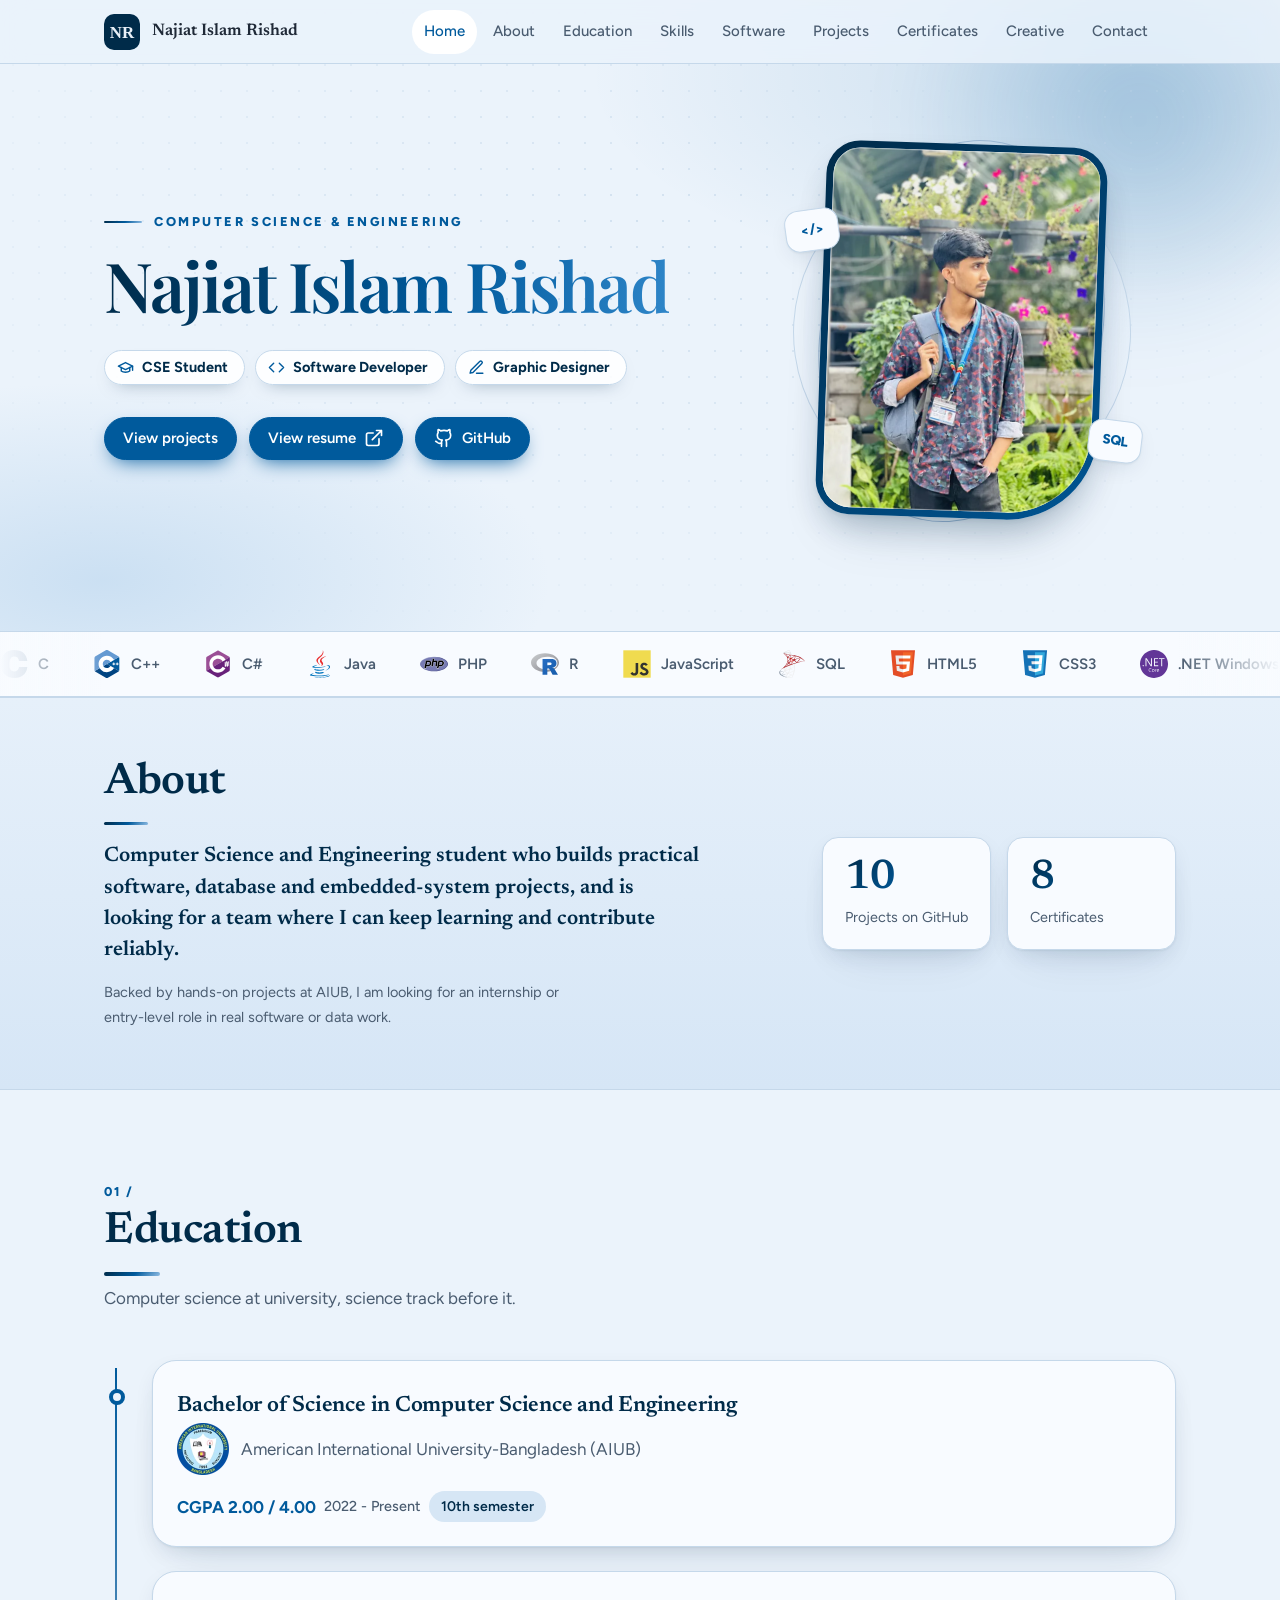
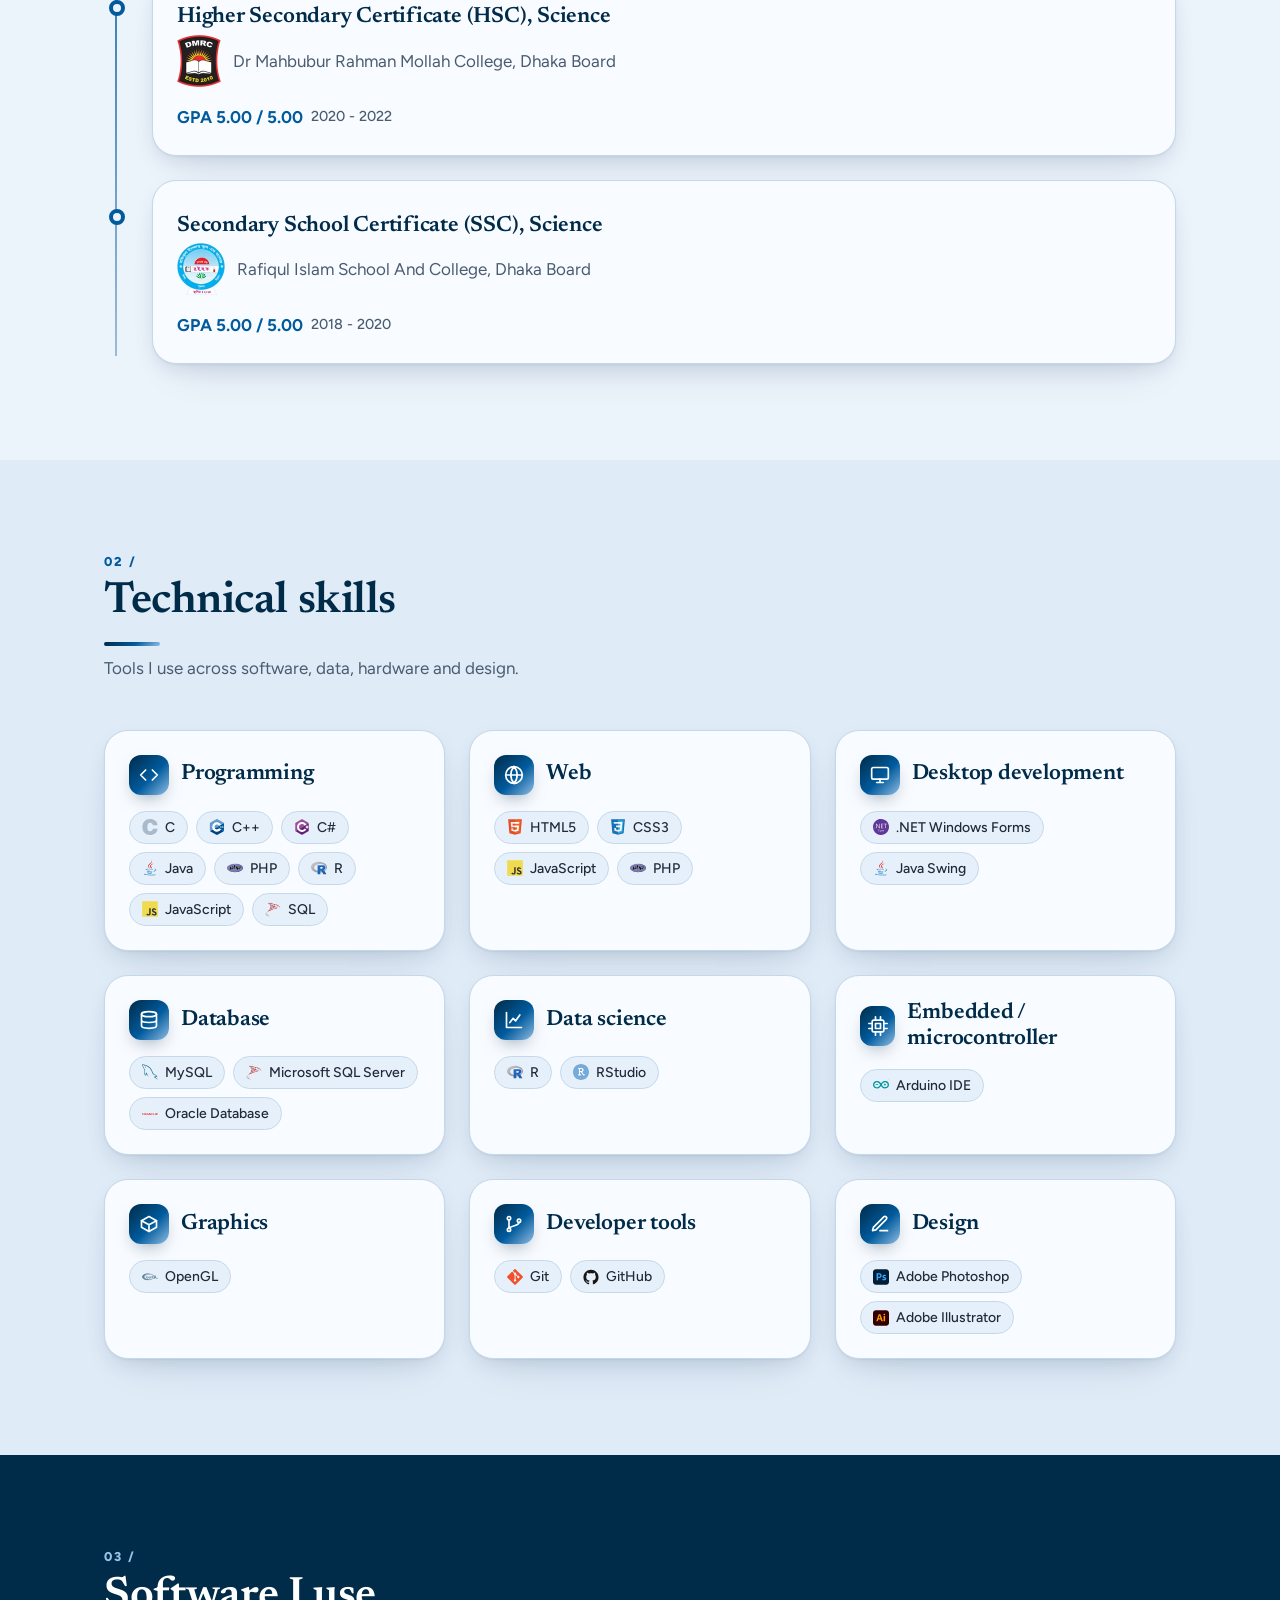
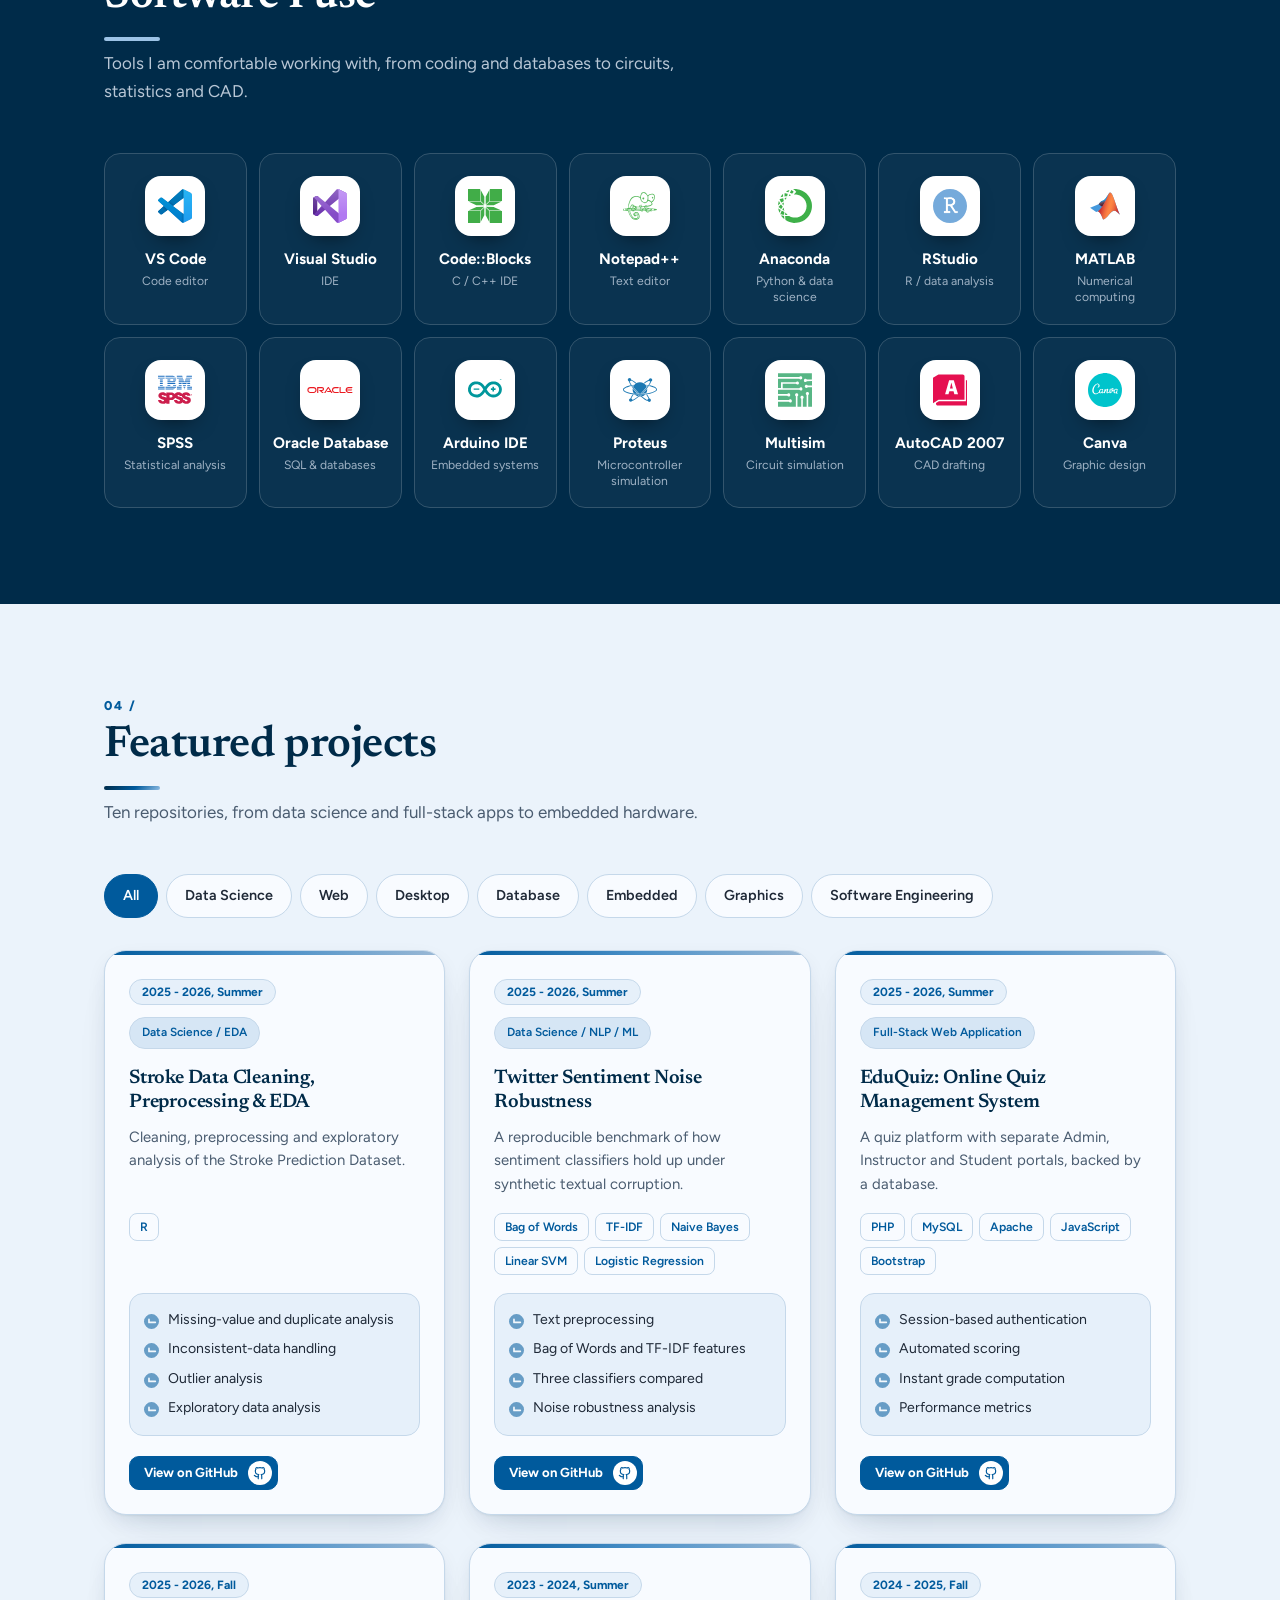
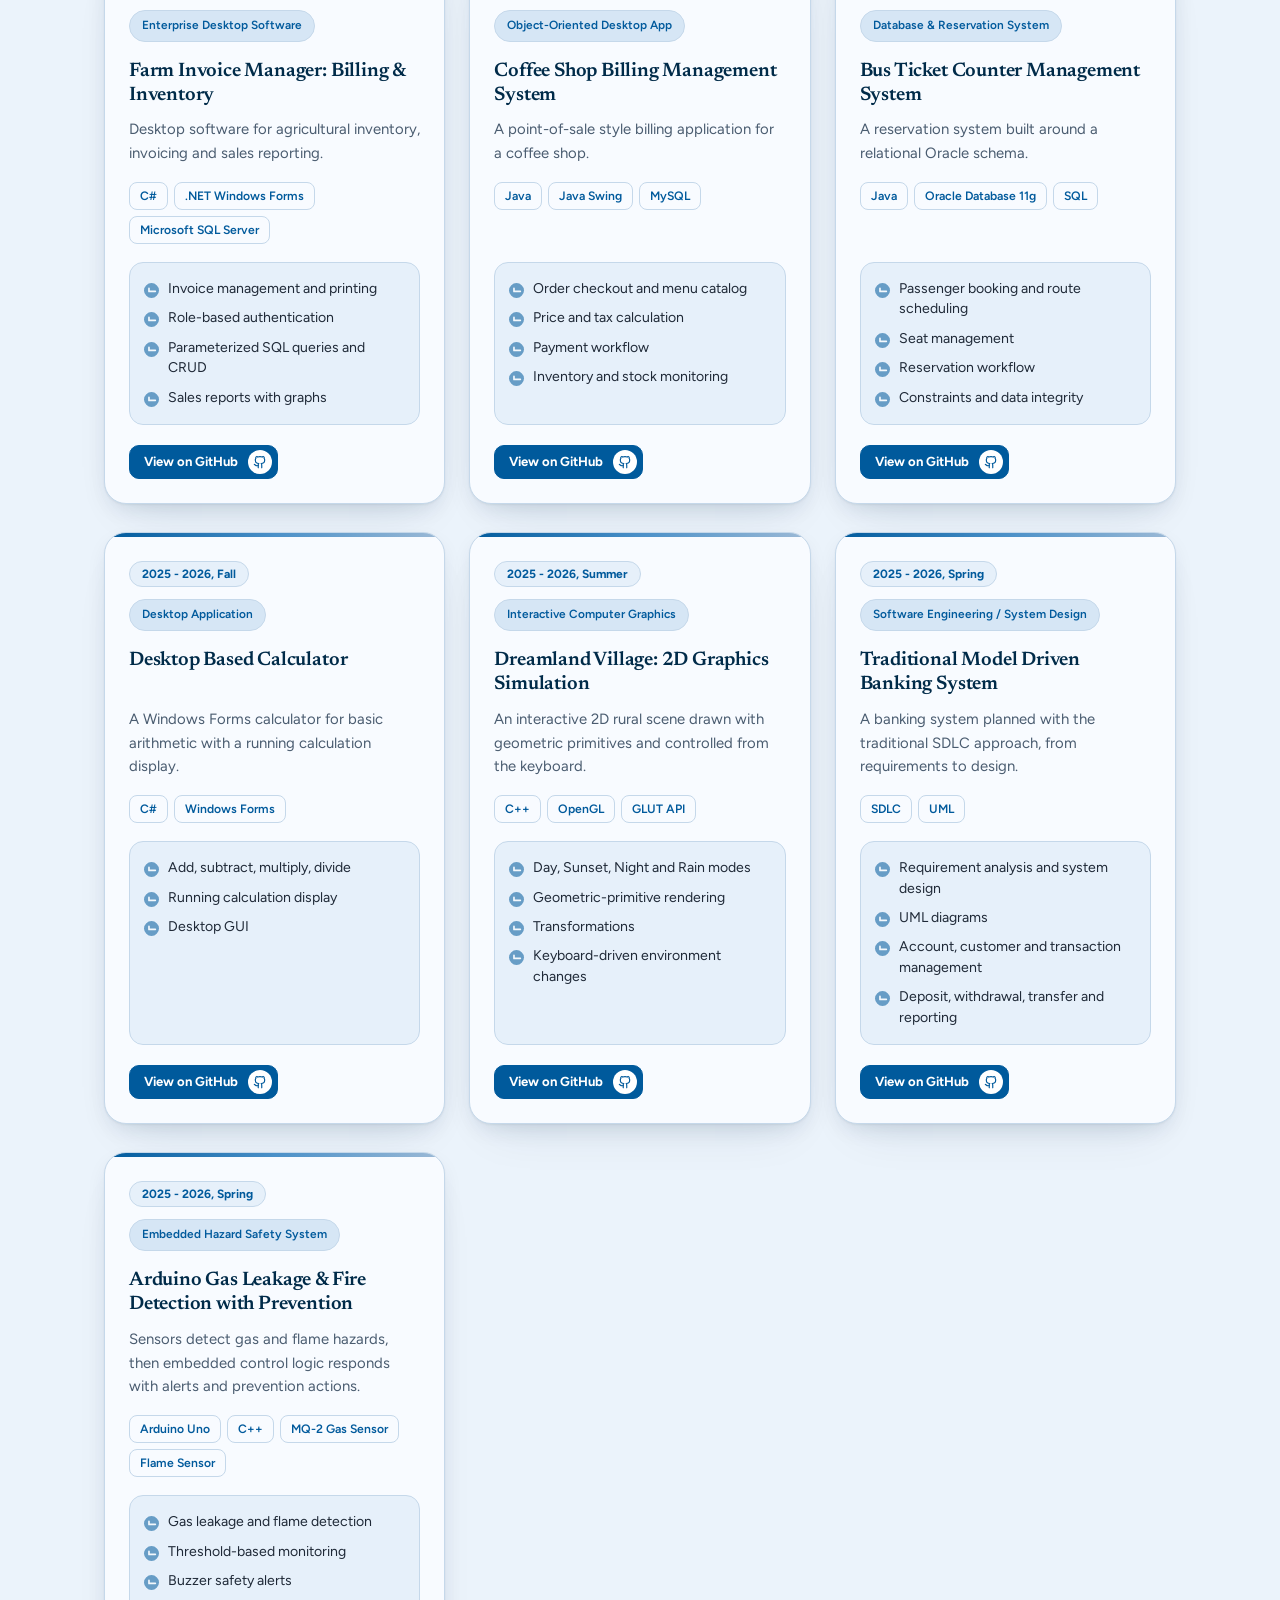
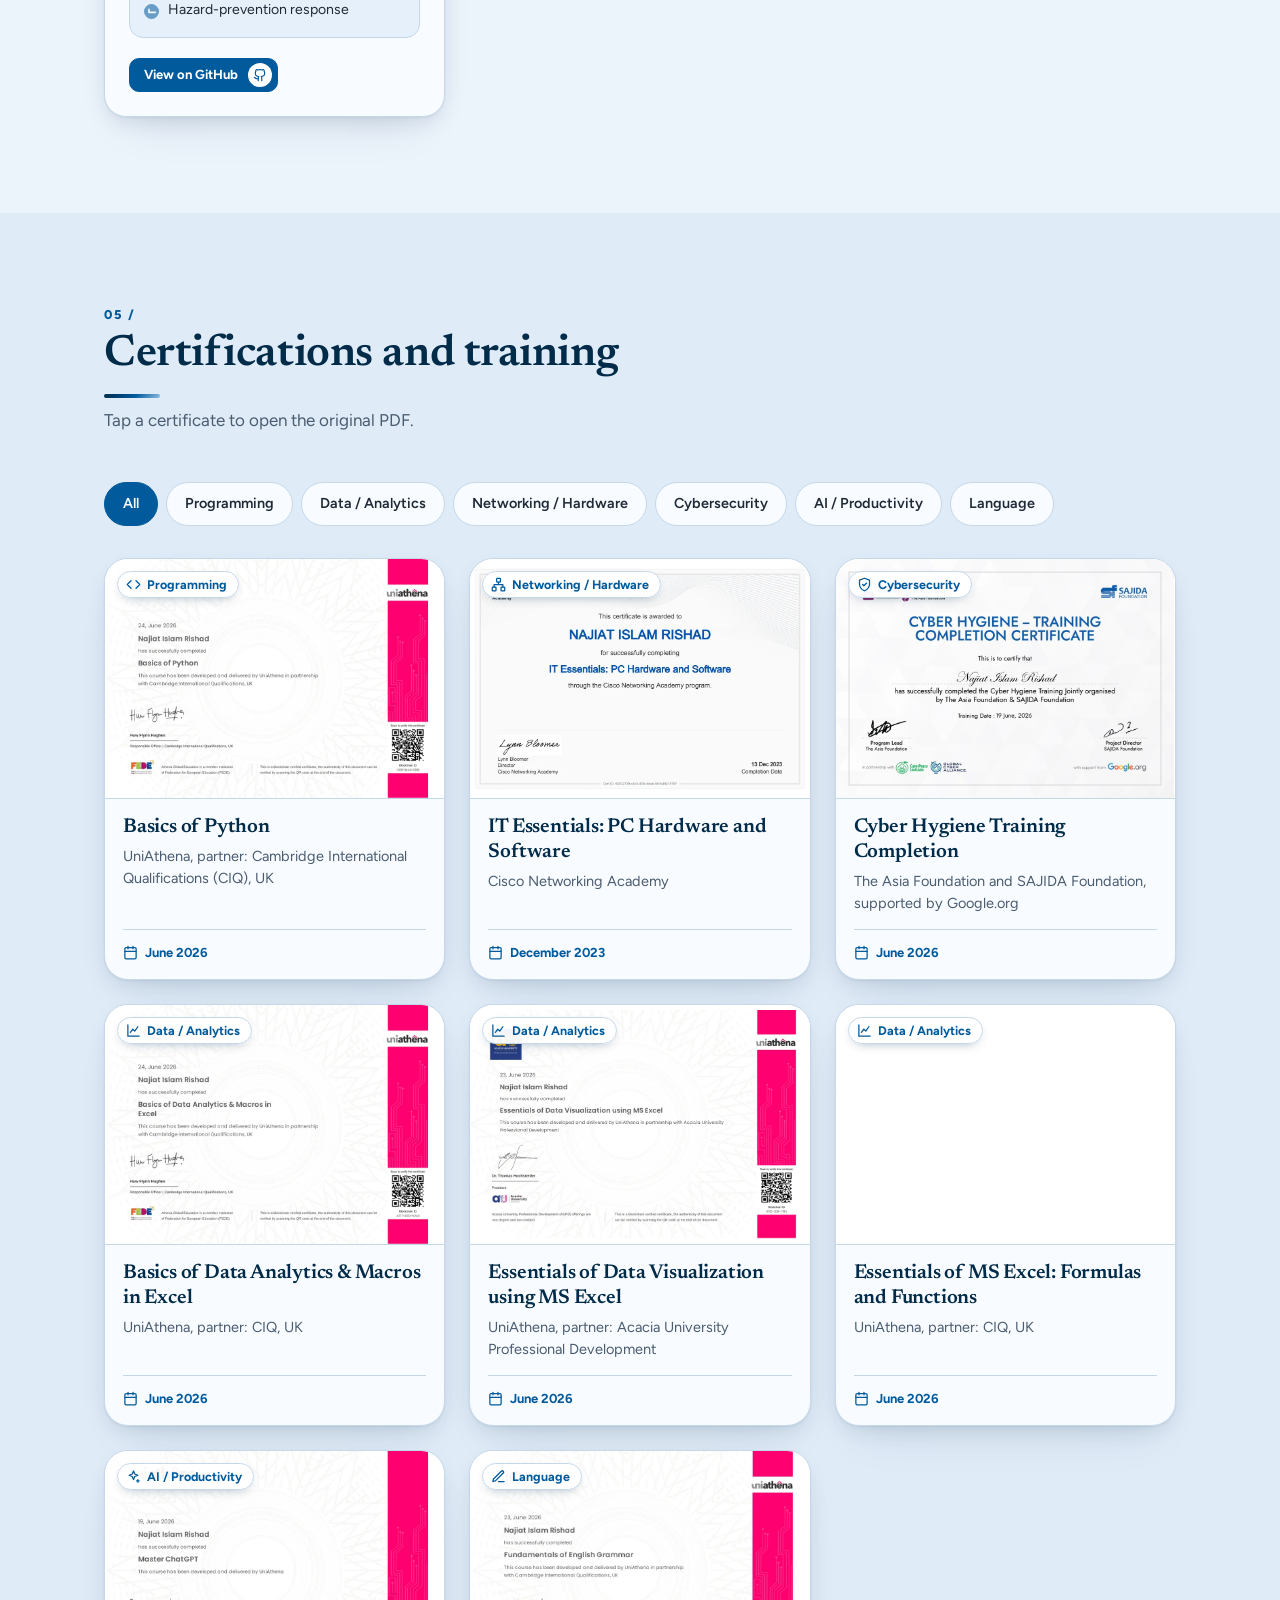
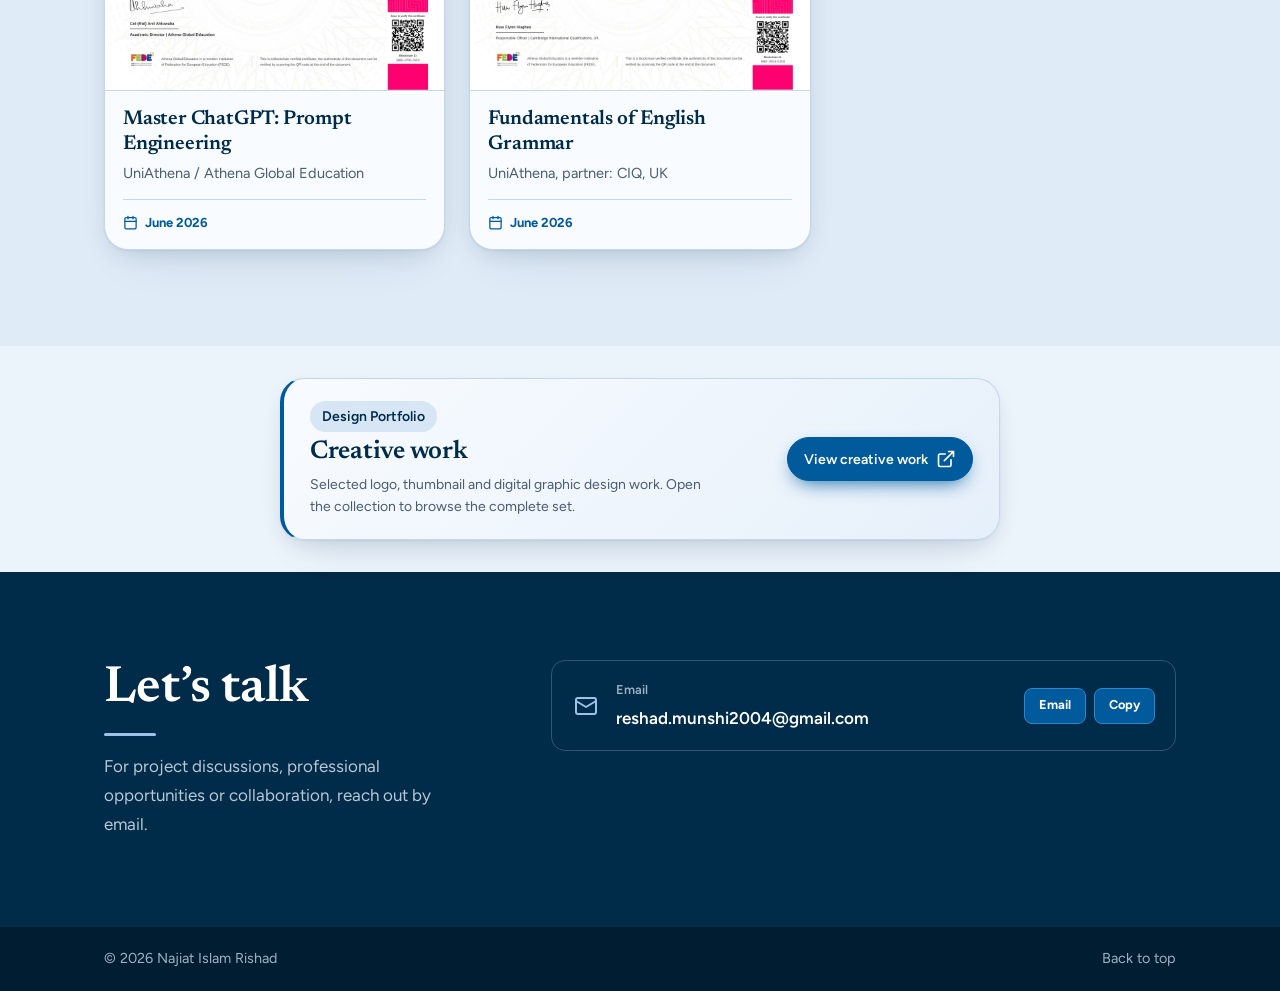
==== commit 21173cec: "Add files via upload" ====
--- a/index.html
+++ b/index.html
@@ -36,6 +36,7 @@
 <body>
 <a class="skip" href="#main">Skip to content</a>
 <svg aria-hidden="true" style="display:none" xmlns="http://www.w3.org/2000/svg">
+<symbol id="i-cap" viewbox="0 0 24 24"><path d="M22 10 12 5 2 10l10 5z"></path><path d="M6 12v5c3 2.4 9 2.4 12 0v-5"></path><path d="M22 10v6"></path></symbol>
 <symbol id="i-code" viewbox="0 0 24 24"><path d="m16 18 6-6-6-6M8 6l-6 6 6 6"></path></symbol>
 <symbol id="i-globe" viewbox="0 0 24 24"><circle cx="12" cy="12" r="10"></circle><path d="M2 12h20M12 2a15 15 0 0 1 0 20M12 2a15 15 0 0 0 0 20"></path></symbol>
 <symbol id="i-monitor" viewbox="0 0 24 24"><rect height="14" rx="2" width="20" x="2" y="3"></rect><path d="M8 21h8M12 17v4"></path></symbol>
@@ -60,7 +61,7 @@
 <div class="wrap">
 <a aria-label="Najiat Islam Rishad, home" class="brand" href="#home"><svg aria-hidden="true" viewbox="0 0 64 64"><rect fill="#002B49" height="64" rx="14" width="64"></rect><text fill="#E8F0F7" font-family="Georgia,serif" font-size="30" font-weight="700" text-anchor="middle" x="32" y="43">NR</text></svg><span>Najiat Islam Rishad</span></a>
 <nav aria-label="Primary" class="menu" id="menu">
-<a href="#home">Home</a><a href="#about">About</a><a href="#education">Education</a><a href="#skills">Skills</a><a href="#projects">Projects</a><a href="#certificates">Certificates</a><a href="#creative">Creative</a><a href="#contact">Contact</a>
+<a href="#home">Home</a><a href="#about">About</a><a href="#education">Education</a><a href="#skills">Skills</a><a href="#software">Software</a><a href="#projects">Projects</a><a href="#certificates">Certificates</a><a href="#creative">Creative</a><a href="#contact">Contact</a>
 </nav>
 <div class="nav-tools">
 <button aria-controls="menu" aria-expanded="false" aria-label="Open menu" class="icon-btn burger" id="burger" type="button"><svg aria-hidden="true" class="i"><use href="#i-menu"></use></svg></button>
@@ -74,8 +75,11 @@
 <div class="hero-copy">
 <p class="eyebrow">Computer Science &amp; Engineering</p>
 <h1 aria-label="Najiat Islam Rishad" id="hero-title"><span data-text="Najiat Islam Rishad" id="typed-name"></span><span aria-hidden="true" class="name-caret"></span></h1>
-<p aria-label="CSE Student, Software Developer, Graphic Designer" class="role"><span aria-hidden="true" data-text="CSE Student • Software Developer • Graphic Designer" id="typed-role">CSE Student • Software Developer • Graphic Designer</span><span aria-hidden="true" class="caret"></span></p>
-<p class="intro">I build practical software, database and embedded-system projects, with a growing focus on data science and clean user experiences.</p>
+<ul aria-label="Roles" class="roles">
+<li><svg aria-hidden="true" class="i"><use href="#i-cap"></use></svg>CSE Student</li>
+<li><svg aria-hidden="true" class="i"><use href="#i-code"></use></svg>Software Developer</li>
+<li><svg aria-hidden="true" class="i"><use href="#i-pen"></use></svg>Graphic Designer</li>
+</ul>
 <div class="cta">
 <a class="btn btn-primary" href="#projects">View projects</a>
 <a class="btn btn-primary" href="https://drive.google.com/file/d/1GTGmHch81PV_su9RAbKCc9UFYv_nI5yy/view?usp=drive_link" rel="noopener noreferrer" target="_blank">View resume <svg aria-hidden="true" class="i"><use href="#i-ext"></use></svg></a>
@@ -107,6 +111,8 @@
 <div class="counters">
 <div class="counter"><strong data-count="10">10</strong><span>Projects on GitHub</span></div>
 <div class="counter"><strong data-count="8">8</strong><span>Certificates</span></div>
+<div class="counter is-pending" id="gh-card" title="People who opened my GitHub from this portfolio"><strong>0</strong><span>GitHub visits</span></div>
+<div class="counter is-pending" id="views-card" title="Different browsers that opened this portfolio"><strong id="views">0</strong><span>Portfolio visitors</span></div>
 </div>
 </div>
 </section>
@@ -144,38 +150,59 @@
 <ul class="chips"><li class="chip"><img src="assets/icons/skills/photoshop.svg" alt="" width="16" height="16" loading="lazy" decoding="async">Adobe Photoshop</li><li class="chip"><img src="assets/icons/skills/illustrator.svg" alt="" width="16" height="16" loading="lazy" decoding="async">Adobe Illustrator</li></ul></li></ul>
 </div>
 </section>
+<section aria-labelledby="software-h" class="sec software" id="software">
+<div class="wrap">
+<div class="sec-head"><h2 id="software-h">Software I use</h2><p>Tools I am comfortable working with, from coding and databases to circuits, statistics and CAD.</p></div>
+<ul class="soft-grid" data-stagger="">
+<li class="soft"><span class="soft-ico"><img alt="" decoding="async" height="34" loading="lazy" src="assets/icons/software/vscode.svg" width="34"/></span><strong>VS Code</strong><small>Code editor</small></li>
+<li class="soft"><span class="soft-ico"><img alt="" decoding="async" height="34" loading="lazy" src="assets/icons/software/visualstudio.svg" width="34"/></span><strong>Visual Studio</strong><small>IDE</small></li>
+<li class="soft"><span class="soft-ico"><img alt="" decoding="async" height="34" loading="lazy" src="assets/icons/software/codeblocks.svg" width="34"/></span><strong>Code::Blocks</strong><small>C / C++ IDE</small></li>
+<li class="soft"><span class="soft-ico"><img alt="" decoding="async" height="34" loading="lazy" src="assets/icons/software/notepadplusplus.svg" width="34"/></span><strong>Notepad++</strong><small>Text editor</small></li>
+<li class="soft"><span class="soft-ico"><img alt="" decoding="async" height="34" loading="lazy" src="assets/icons/software/anaconda.svg" width="34"/></span><strong>Anaconda</strong><small>Python &amp; data science</small></li>
+<li class="soft"><span class="soft-ico"><img alt="" decoding="async" height="34" loading="lazy" src="assets/icons/software/rstudio.svg" width="34"/></span><strong>RStudio</strong><small>R / data analysis</small></li>
+<li class="soft"><span class="soft-ico"><img alt="" decoding="async" height="34" loading="lazy" src="assets/icons/software/matlab.svg" width="34"/></span><strong>MATLAB</strong><small>Numerical computing</small></li>
+<li class="soft"><span class="soft-ico"><img alt="" decoding="async" height="34" loading="lazy" src="assets/icons/software/spss.svg" width="34"/></span><strong>SPSS</strong><small>Statistical analysis</small></li>
+<li class="soft"><span class="soft-ico"><img alt="" decoding="async" height="34" loading="lazy" src="assets/icons/software/oracle.svg" width="34"/></span><strong>Oracle Database</strong><small>SQL &amp; databases</small></li>
+<li class="soft"><span class="soft-ico"><img alt="" decoding="async" height="34" loading="lazy" src="assets/icons/software/arduino.svg" width="34"/></span><strong>Arduino IDE</strong><small>Embedded systems</small></li>
+<li class="soft"><span class="soft-ico"><img alt="" decoding="async" height="34" loading="lazy" src="assets/icons/software/proteus.svg" width="34"/></span><strong>Proteus</strong><small>Microcontroller simulation</small></li>
+<li class="soft"><span class="soft-ico"><img alt="" decoding="async" height="34" loading="lazy" src="assets/icons/software/multisim.svg" width="34"/></span><strong>Multisim</strong><small>Circuit simulation</small></li>
+<li class="soft"><span class="soft-ico"><img alt="" decoding="async" height="34" loading="lazy" src="assets/icons/software/autocad.svg" width="34"/></span><strong>AutoCAD 2007</strong><small>CAD drafting</small></li>
+<li class="soft"><span class="soft-ico"><img alt="" decoding="async" height="34" loading="lazy" src="assets/icons/software/canva.svg" width="34"/></span><strong>Canva</strong><small>Graphic design</small></li>
+</ul>
+</div>
+</section>
 <section aria-labelledby="proj-h" class="sec" id="projects">
 <div class="wrap">
 <div class="sec-head"><h2 id="proj-h">Featured projects</h2><p>Ten repositories, from data science and full-stack apps to embedded hardware.</p></div>
 <div aria-label="Filter projects by category" class="filters" data-target=".proj" role="group"><button aria-pressed="true" data-filter="all" type="button">All</button><button aria-pressed="false" data-filter="ds" type="button">Data Science</button><button aria-pressed="false" data-filter="web" type="button">Web</button><button aria-pressed="false" data-filter="desktop" type="button">Desktop</button><button aria-pressed="false" data-filter="database" type="button">Database</button><button aria-pressed="false" data-filter="embedded" type="button">Embedded</button><button aria-pressed="false" data-filter="graphics" type="button">Graphics</button><button aria-pressed="false" data-filter="se" type="button">Software Engineering</button></div><p class="sr" role="status"></p>
-<div class="grid projects" data-stagger=""><article class="card proj" data-cat="ds"><div class="proj-top" data-n="01"><span class="tag">Data Science / EDA</span><span class="period">2025 - 2026, Summer</span></div>
+<div class="grid projects" data-stagger=""><article class="card proj" data-cat="ds"><div class="proj-top"><span class="tag">Data Science / EDA</span><span class="period">2025 - 2026, Summer</span></div>
 <h3>Stroke Data Cleaning, Preprocessing &amp; EDA</h3><p class="desc">Cleaning, preprocessing and exploratory analysis of the Stroke Prediction Dataset.</p><div class="tech"><span>R</span></div>
 <ul class="feat"><li>Missing-value and duplicate analysis</li><li>Inconsistent-data handling</li><li>Outlier analysis</li><li>Exploratory data analysis</li></ul><div class="proj-foot"><a aria-label="View Stroke Data Cleaning, Preprocessing &amp; EDA on GitHub" class="btn btn-sm" href="https://github.com/munshi-rishad/DataScience-Stroke-Data-Cleaning-Preprocessing-EDA" rel="noopener noreferrer" target="_blank">View on GitHub <svg aria-hidden="true" class="i"><use href="#i-github"></use></svg></a></div></article>
-<article class="card proj" data-cat="ds"><div class="proj-top" data-n="02"><span class="tag">Data Science / NLP / ML</span><span class="period">2025 - 2026, Summer</span></div>
+<article class="card proj" data-cat="ds"><div class="proj-top"><span class="tag">Data Science / NLP / ML</span><span class="period">2025 - 2026, Summer</span></div>
 <h3>Twitter Sentiment Noise Robustness</h3><p class="desc">A reproducible benchmark of how sentiment classifiers hold up under synthetic textual corruption.</p><div class="tech"><span>Bag of Words</span><span>TF-IDF</span><span>Naive Bayes</span><span>Linear SVM</span><span>Logistic Regression</span></div>
 <ul class="feat"><li>Text preprocessing</li><li>Bag of Words and TF-IDF features</li><li>Three classifiers compared</li><li>Noise robustness analysis</li></ul><div class="proj-foot"><a aria-label="View Twitter Sentiment Noise Robustness on GitHub" class="btn btn-sm" href="https://github.com/munshi-rishad/DataScience-Twitter-Sentiment-Noise-Robustness" rel="noopener noreferrer" target="_blank">View on GitHub <svg aria-hidden="true" class="i"><use href="#i-github"></use></svg></a></div></article>
-<article class="card proj" data-cat="web database"><div class="proj-top" data-n="03"><span class="tag">Full-Stack Web Application</span><span class="period">2025 - 2026, Summer</span></div>
+<article class="card proj" data-cat="web database"><div class="proj-top"><span class="tag">Full-Stack Web Application</span><span class="period">2025 - 2026, Summer</span></div>
 <h3>EduQuiz: Online Quiz Management System</h3><p class="desc">A quiz platform with separate Admin, Instructor and Student portals, backed by a database.</p><div class="tech"><span>PHP</span><span>MySQL</span><span>Apache</span><span>JavaScript</span><span>Bootstrap</span></div>
 <ul class="feat"><li>Session-based authentication</li><li>Automated scoring</li><li>Instant grade computation</li><li>Performance metrics</li></ul><div class="proj-foot"><a aria-label="View EduQuiz: Online Quiz Management System on GitHub" class="btn btn-sm" href="https://github.com/munshi-rishad/WebTech-EduQuiz-Online-Quiz-Management-System" rel="noopener noreferrer" target="_blank">View on GitHub <svg aria-hidden="true" class="i"><use href="#i-github"></use></svg></a></div></article>
-<article class="card proj" data-cat="desktop database"><div class="proj-top" data-n="04"><span class="tag">Enterprise Desktop Software</span><span class="period">2025 - 2026, Fall</span></div>
+<article class="card proj" data-cat="desktop database"><div class="proj-top"><span class="tag">Enterprise Desktop Software</span><span class="period">2025 - 2026, Fall</span></div>
 <h3>Farm Invoice Manager: Billing &amp; Inventory</h3><p class="desc">Desktop software for agricultural inventory, invoicing and sales reporting.</p><div class="tech"><span>C#</span><span>.NET Windows Forms</span><span>Microsoft SQL Server</span></div>
 <ul class="feat"><li>Invoice management and printing</li><li>Role-based authentication</li><li>Parameterized SQL queries and CRUD</li><li>Sales reports with graphs</li></ul><div class="proj-foot"><a aria-label="View Farm Invoice Manager: Billing &amp; Inventory on GitHub" class="btn btn-sm" href="https://github.com/munshi-rishad/CSharp-FarmInvoiceManager" rel="noopener noreferrer" target="_blank">View on GitHub <svg aria-hidden="true" class="i"><use href="#i-github"></use></svg></a></div></article>
-<article class="card proj" data-cat="desktop database"><div class="proj-top" data-n="05"><span class="tag">Object-Oriented Desktop App</span><span class="period">2023 - 2024, Summer</span></div>
+<article class="card proj" data-cat="desktop database"><div class="proj-top"><span class="tag">Object-Oriented Desktop App</span><span class="period">2023 - 2024, Summer</span></div>
 <h3>Coffee Shop Billing Management System</h3><p class="desc">A point-of-sale style billing application for a coffee shop.</p><div class="tech"><span>Java</span><span>Java Swing</span><span>MySQL</span></div>
 <ul class="feat"><li>Order checkout and menu catalog</li><li>Price and tax calculation</li><li>Payment workflow</li><li>Inventory and stock monitoring</li></ul><div class="proj-foot"><a aria-label="View Coffee Shop Billing Management System on GitHub" class="btn btn-sm" href="https://github.com/munshi-rishad/Java-CoffeeShopBillingManagementSystem" rel="noopener noreferrer" target="_blank">View on GitHub <svg aria-hidden="true" class="i"><use href="#i-github"></use></svg></a></div></article>
-<article class="card proj" data-cat="database"><div class="proj-top" data-n="06"><span class="tag">Database &amp; Reservation System</span><span class="period">2024 - 2025, Fall</span></div>
+<article class="card proj" data-cat="database"><div class="proj-top"><span class="tag">Database &amp; Reservation System</span><span class="period">2024 - 2025, Fall</span></div>
 <h3>Bus Ticket Counter Management System</h3><p class="desc">A reservation system built around a relational Oracle schema.</p><div class="tech"><span>Java</span><span>Oracle Database 11g</span><span>SQL</span></div>
 <ul class="feat"><li>Passenger booking and route scheduling</li><li>Seat management</li><li>Reservation workflow</li><li>Constraints and data integrity</li></ul><div class="proj-foot"><a aria-label="View Bus Ticket Counter Management System on GitHub" class="btn btn-sm" href="https://github.com/munshi-rishad/DataBase-BusTicketCounterManagement" rel="noopener noreferrer" target="_blank">View on GitHub <svg aria-hidden="true" class="i"><use href="#i-github"></use></svg></a></div></article>
-<article class="card proj" data-cat="desktop"><div class="proj-top" data-n="07"><span class="tag">Desktop Application</span><span class="period">2025 - 2026, Fall</span></div>
+<article class="card proj" data-cat="desktop"><div class="proj-top"><span class="tag">Desktop Application</span><span class="period">2025 - 2026, Fall</span></div>
 <h3>Desktop Based Calculator</h3><p class="desc">A Windows Forms calculator for basic arithmetic with a running calculation display.</p><div class="tech"><span>C#</span><span>Windows Forms</span></div>
 <ul class="feat"><li>Add, subtract, multiply, divide</li><li>Running calculation display</li><li>Desktop GUI</li></ul><div class="proj-foot"><a aria-label="View Desktop Based Calculator on GitHub" class="btn btn-sm" href="https://github.com/munshi-rishad/CSharpLab-Desktop-Based-Calculator" rel="noopener noreferrer" target="_blank">View on GitHub <svg aria-hidden="true" class="i"><use href="#i-github"></use></svg></a></div></article>
-<article class="card proj" data-cat="graphics"><div class="proj-top" data-n="08"><span class="tag">Interactive Computer Graphics</span><span class="period">2025 - 2026, Summer</span></div>
+<article class="card proj" data-cat="graphics"><div class="proj-top"><span class="tag">Interactive Computer Graphics</span><span class="period">2025 - 2026, Summer</span></div>
 <h3>Dreamland Village: 2D Graphics Simulation</h3><p class="desc">An interactive 2D rural scene drawn with geometric primitives and controlled from the keyboard.</p><div class="tech"><span>C++</span><span>OpenGL</span><span>GLUT API</span></div>
 <ul class="feat"><li>Day, Sunset, Night and Rain modes</li><li>Geometric-primitive rendering</li><li>Transformations</li><li>Keyboard-driven environment changes</li></ul><div class="proj-foot"><a aria-label="View Dreamland Village: 2D Graphics Simulation on GitHub" class="btn btn-sm" href="https://github.com/munshi-rishad/ComputerGraphics-Dreamland-Village-Ultimate" rel="noopener noreferrer" target="_blank">View on GitHub <svg aria-hidden="true" class="i"><use href="#i-github"></use></svg></a></div></article>
-<article class="card proj" data-cat="se"><div class="proj-top" data-n="09"><span class="tag">Software Engineering / System Design</span><span class="period">2025 - 2026, Spring</span></div>
+<article class="card proj" data-cat="se"><div class="proj-top"><span class="tag">Software Engineering / System Design</span><span class="period">2025 - 2026, Spring</span></div>
 <h3>Traditional Model Driven Banking System</h3><p class="desc">A banking system planned with the traditional SDLC approach, from requirements to design.</p><div class="tech"><span>SDLC</span><span>UML</span></div>
 <ul class="feat"><li>Requirement analysis and system design</li><li>UML diagrams</li><li>Account, customer and transaction management</li><li>Deposit, withdrawal, transfer and reporting</li></ul><div class="proj-foot"><a aria-label="View Traditional Model Driven Banking System on GitHub" class="btn btn-sm" href="https://github.com/munshi-rishad/Software-Traditional-Model-Driven-Banking-System" rel="noopener noreferrer" target="_blank">View on GitHub <svg aria-hidden="true" class="i"><use href="#i-github"></use></svg></a></div></article>
-<article class="card proj" data-cat="embedded"><div class="proj-top" data-n="10"><span class="tag">Embedded Hazard Safety System</span><span class="period">2025 - 2026, Spring</span></div>
+<article class="card proj" data-cat="embedded"><div class="proj-top"><span class="tag">Embedded Hazard Safety System</span><span class="period">2025 - 2026, Spring</span></div>
 <h3>Arduino Gas Leakage &amp; Fire Detection with Prevention</h3><p class="desc">Sensors detect gas and flame hazards, then embedded control logic responds with alerts and prevention actions.</p><div class="tech"><span>Arduino Uno</span><span>C++</span><span>MQ-2 Gas Sensor</span><span>Flame Sensor</span></div>
 <ul class="feat"><li>Gas leakage and flame detection</li><li>Threshold-based monitoring</li><li>Buzzer safety alerts</li><li>Hazard-prevention response</li></ul><div class="proj-foot"><a aria-label="View Arduino Gas Leakage &amp; Fire Detection with Prevention on GitHub" class="btn btn-sm" href="https://github.com/munshi-rishad/Microprocessor-Arduino-Based-Gas-Leakage-and-Fire-Detection-With-Prevention-and-Safety-Mechanisms" rel="noopener noreferrer" target="_blank">View on GitHub <svg aria-hidden="true" class="i"><use href="#i-github"></use></svg></a></div></article></div>
 </div>
@@ -211,18 +238,13 @@
 <div class="contact-intro">
 <h2 id="ct-h">Let’s talk</h2>
 <span aria-hidden="true" class="contact-line"></span>
-<p>For project discussions, professional opportunities or collaboration, reach out by email or connect through GitHub.</p>
+<p>For project discussions, professional opportunities or collaboration, reach out by email.</p>
 </div>
 <div class="contact-list">
 <div class="contact-box">
 <span class="contact-icon"><svg aria-hidden="true" class="i"><use href="#i-mail"></use></svg></span>
 <div><small>Email</small><strong>reshad.munshi2004@gmail.com</strong></div>
 <div class="contact-box-actions"><a class="mini-action" href="mailto:reshad.munshi2004@gmail.com">Email</a><button class="mini-action" data-copy="reshad.munshi2004@gmail.com" type="button">Copy</button></div>
-</div>
-<div class="contact-box">
-<span class="contact-icon"><svg aria-hidden="true" class="i"><use href="#i-github"></use></svg></span>
-<div><small>GitHub</small><strong>github.com/munshi-rishad</strong></div>
-<a class="mini-action" href="https://github.com/munshi-rishad" rel="noopener noreferrer" target="_blank">Open</a>
 </div>
 </div>
 </div>
--- a/assets/css/style.css
+++ b/assets/css/style.css
@@ -90,9 +90,6 @@
   radial-gradient(50% 45% at 8% 92%,rgba(94,163,206,.22),transparent 70%),var(--bg)}
 .hero .wrap{display:grid;grid-template-columns:1.15fr .85fr;gap:var(--s8);align-items:center}
 .hero h1{font-size:clamp(2.6rem,7vw,4.9rem);letter-spacing:-.025em}
-.role{margin-top:var(--s2);font-size:clamp(1.15rem,2.4vw,1.5rem);color:var(--accent-text);font-family:var(--f-display);font-weight:600;min-height:1.6em}
-.role .caret{display:inline-block;width:2px;height:1.1em;margin-left:3px;vertical-align:-.15em;background:currentColor;animation:blink 1s steps(1) infinite}
-.intro{margin-top:var(--s3);max-width:52ch;font-size:1.08rem;color:var(--muted)}
 .cta{display:flex;flex-wrap:wrap;gap:12px;margin-top:var(--s4)}
 
 /* ---------- hero portrait ---------- */
@@ -228,7 +225,6 @@
 @media (prefers-reduced-motion:reduce){
   *,*::before,*::after{animation:none!important;transition-duration:.01ms!important;transition-delay:0s!important}
   .js .reveal,.js .chips .chip{opacity:1;transform:none;scale:1}
-  .role .caret{display:none}
 }
 
 /* ==========================================================
@@ -246,8 +242,6 @@
 h3,.proj h3,.cert h3,.tl-item h3{font-family:var(--f-display);font-size:22px;line-height:1.2;letter-spacing:-.01em;font-weight:600}
 .skill-head h3{font-family:var(--f-display);font-size:22px;line-height:1.2;letter-spacing:-.01em;font-weight:600}
 .hero h1{font-family:var(--f-hero);font-size:clamp(2.125rem,5vw,3.5rem);font-weight:600;line-height:1.12;letter-spacing:-.02em}
-.role{font-family:var(--f-body);font-size:20px;font-weight:600}
-.intro{font-size:18px}
 .counter strong{font-family:var(--f-display);font-weight:600}
 .btn{font-size:16px}
 .menu a{font-size:15px}
@@ -259,8 +253,6 @@
   body{font-size:15px}
   .sec-head h2,.creative-simple h2,.contact-intro h2{font-size:32px}
   h3,.proj h3,.cert h3,.tl-item h3,.skill-head h3{font-size:22px}
-  .role{font-size:20px}
-  .intro{font-size:18px}
   .btn{font-size:16px}
   .menu a{font-size:15px}
   .tag,.chip,.eyebrow,.cert .date,.proj-foot .period{font-size:14px}
@@ -281,7 +273,6 @@
 }
 h1,h2,h3{color:var(--head)}
 .hero{background:radial-gradient(60% 50% at 88% 12%,rgba(0,90,156,.10),transparent 70%),radial-gradient(50% 45% at 8% 92%,rgba(232,240,247,.9),transparent 70%),var(--bg)}
-.role .caret{height:1em}
 
 /* ---------- animated portrait ---------- */
 @keyframes floaty{50%{translate:0 -10px}}
@@ -313,8 +304,6 @@
   .hero{padding-top:calc(var(--nav-h) + 24px);padding-bottom:56px}
   .hero .wrap{gap:30px}
   .hero h1{font-size:clamp(1.625rem,8.4vw,2.125rem)}
-  .role{font-size:16px;min-height:3.1em}
-  .intro{font-size:15.5px;margin-top:16px}
   .cta{gap:12px;margin-top:24px}
   .cta .btn{flex:1 1 calc(50% - 6px);font-size:15px;padding:11px 18px}
 
@@ -482,8 +471,7 @@
 
 /* head: number on the left, date pill on the right, category below */
 .proj-top{display:grid;grid-template-columns:1fr auto;align-items:center;gap:12px 8px;margin-bottom:18px}
-.proj-top::before{content:attr(data-n);grid-column:1;grid-row:1;font:700 1.9rem/1 var(--f-display);letter-spacing:-.02em;color:var(--sky);opacity:.65}
-.proj-top .period{grid-column:2;grid-row:1;align-self:center;margin:0;padding:5px 12px;border-radius:999px;background:var(--surface-2);border:1px solid var(--border);font-size:12px;font-weight:700;line-height:1.2;color:var(--primary);white-space:nowrap}
+.proj-top .period{grid-column:1;grid-row:1;justify-self:start;align-self:center;margin:0;padding:5px 12px;border-radius:999px;background:var(--surface-2);border:1px solid var(--border);font-size:12px;font-weight:700;line-height:1.2;color:var(--primary);white-space:nowrap}
 .proj-top .tag{grid-column:1/-1;grid-row:2;justify-self:start;max-width:100%;overflow:hidden;text-overflow:ellipsis;white-space:nowrap;padding:5px 12px;font-size:.74rem;letter-spacing:0;background:var(--tag-bg);color:var(--primary);border:1px solid var(--border)}
 
 .proj h3{font-size:1.22rem;line-height:1.25;margin-bottom:10px}
@@ -513,7 +501,6 @@
 }
 @media (max-width:639px){
   .proj{--pad:18px}
-  .proj-top::before{font-size:1.6rem}
 }
 
 
@@ -539,7 +526,6 @@
   .projects{gap:16px 14px}
   .proj{--pad:16px;border-radius:18px}
   .proj-top{margin-bottom:12px;gap:8px 6px}
-  .proj-top::before{font-size:1.35rem}
   .proj-top .period{font-size:11px;padding:4px 10px}
   .proj-top .tag{font-size:.7rem;padding:4px 10px}
   .proj h3{font-size:1.05rem;margin-bottom:8px}
@@ -601,16 +587,17 @@
 .about-copy h2::after{content:"";display:block;width:44px;height:3px;margin:14px 0 16px;border-radius:999px;background:var(--grad)}
 .about-lead{font:600 clamp(1.1rem,2vw,1.3rem)/1.5 var(--f-display);color:var(--head,#002B49)}
 .about-text{margin-top:14px;max-width:52ch;font-size:14.5px;line-height:1.7;color:var(--muted)}
-.counters{display:flex;gap:var(--s2)}
-.about .counter{min-width:176px;padding:20px 24px}
+.counters{display:grid;grid-template-columns:repeat(2,minmax(150px,1fr));gap:var(--s2)}
+.about .counter{min-width:0;padding:20px 22px}
+.counter.is-pending{visibility:hidden}
 .about .counter strong{font-size:2.6rem}
 @media (max-width:899px){.about-grid{grid-template-columns:1fr;gap:28px}}
-@media (max-width:700px){.about{padding-block:44px}.counters{gap:12px}.about .counter{flex:1;min-width:0;padding:14px 16px}.about .counter strong{font-size:2rem}}
+@media (max-width:700px){.about{padding-block:44px}.counters{gap:12px}.about .counter{padding:14px 16px}.about .counter strong{font-size:2rem}}
 
 /* ==========================================================
    Projects / certificates on phones in desktop layout: 3 columns
    ========================================================== */
-@media (pointer:coarse) and (min-width:900px){.projects,.certs{grid-template-columns:repeat(3,minmax(0,1fr))}}
+@media (pointer:coarse) and (min-width:900px){.projects{grid-template-columns:repeat(3,minmax(0,1fr))}.certs{grid-template-columns:repeat(2,minmax(0,1fr))}}
 
 /* hero buttons: smaller, all blue */
 .cta .btn{min-height:40px;padding:8px 18px;font-size:15px}
@@ -636,3 +623,48 @@
 .cert-body .by{margin:6px 0 14px;color:var(--muted);font-size:14.5px;line-height:1.5}
 .cert-body .date{display:inline-flex;align-items:center;gap:7px;margin-top:auto;padding-top:12px;border-top:1px solid var(--border);color:var(--primary);font-size:13px;font-weight:700}
 .cert-body .date svg{width:15px;height:15px}
+
+
+
+/* ==========================================================
+   Software I use (navy band, icon tiles)
+   ========================================================== */
+.software{background:#002B49;color:#fff;border:0}
+.software .sec-head::before{color:#9CC3E6}
+.software .sec-head h2{color:#fff}
+.software .sec-head h2::after{background:#9CC3E6}
+.software .sec-head p{color:#B8C7D6}
+.soft-grid{display:grid;grid-template-columns:repeat(4,minmax(0,1fr));gap:14px;margin:var(--s6) 0 0;padding:0;list-style:none}
+@media (min-width:900px){.soft-grid{grid-template-columns:repeat(7,minmax(0,1fr));gap:12px}.soft{padding:20px 8px 16px}.soft strong{font-size:.9rem}}
+.soft{display:flex;flex-direction:column;align-items:center;gap:4px;padding:22px 12px 18px;text-align:center;border:1px solid #33556D;border-radius:16px;background:rgba(255,255,255,.04);transition:transform .25s,border-color .25s,background-color .25s}
+.soft:hover{transform:translateY(-4px);border-color:#9CC3E6;background:rgba(156,195,230,.10)}
+.soft-ico{display:grid;place-items:center;width:60px;height:60px;margin-bottom:10px;border-radius:16px;background:#fff;box-shadow:0 10px 22px -12px rgba(0,0,0,.7);transition:transform .25s}
+.soft:hover .soft-ico{transform:scale(1.08) rotate(-3deg)}
+.soft-ico img{width:34px;height:34px;object-fit:contain}
+.soft strong{font-size:.95rem;font-weight:700;color:#fff;line-height:1.25}
+.soft small{font-size:.76rem;line-height:1.35;color:#9FB2C4}
+@media (max-width:700px){.soft-grid{grid-template-columns:repeat(3,minmax(0,1fr));gap:10px}.soft{padding:16px 8px 14px}.soft-ico{width:52px;height:52px}}
+@media (max-width:380px){.soft-grid{grid-template-columns:repeat(2,minmax(0,1fr))}}
+.soft-ico img[src$="oracle.svg"]{width:46px;height:auto}
+
+/* nine nav links: keep brand on one line on ~1000px wide layouts */
+.brand{white-space:nowrap}
+@media (min-width:900px) and (max-width:1120px){.menu a{padding-inline:9px;font-size:14.5px}.menu{gap:0}}
+
+
+/* ==========================================================
+   Hero text: eyebrow line, bigger name, role pills
+   ========================================================== */
+.eyebrow{display:inline-flex;align-items:center;gap:12px;padding:0;border:0;background:none;font-size:.8rem;font-weight:800;letter-spacing:.2em;color:var(--primary)}
+.eyebrow::before{content:"";width:38px;height:2px;border-radius:2px;background:var(--grad)}
+.hero h1{margin-top:8px;font-size:clamp(2.4rem,5.8vw,4.3rem);line-height:1.06;letter-spacing:-.03em}
+.roles{display:flex;flex-wrap:wrap;gap:10px;margin:24px 0 0;padding:0;list-style:none}
+.roles li{display:inline-flex;align-items:center;gap:8px;padding:8px 16px 8px 12px;border:1px solid var(--border);border-radius:999px;background:rgba(255,255,255,.88);color:#002B49;font-size:14.5px;font-weight:700;line-height:1.2;box-shadow:0 8px 18px -12px rgba(0,43,73,.5);opacity:0;translate:0 10px;animation:roleIn .6s cubic-bezier(.2,.7,.2,1) forwards}
+.roles li:nth-child(1){animation-delay:1.9s}
+.roles li:nth-child(2){animation-delay:2.1s}
+.roles li:nth-child(3){animation-delay:2.3s}
+.roles svg{width:17px;height:17px;color:var(--primary)}
+@keyframes roleIn{to{opacity:1;translate:0 0}}
+@media (prefers-reduced-motion:reduce){.roles li{opacity:1;translate:none;animation:none}}
+@media (max-width:1040px){.roles{gap:7px}.roles li{padding:6px 12px 6px 9px;font-size:13px}.roles svg{width:15px;height:15px}}
+@media (max-width:639px){.roles{gap:8px;margin-top:18px}.roles li{padding:7px 13px 7px 10px;font-size:13.5px}.hero h1{font-size:clamp(1.9rem,9vw,2.4rem)}}
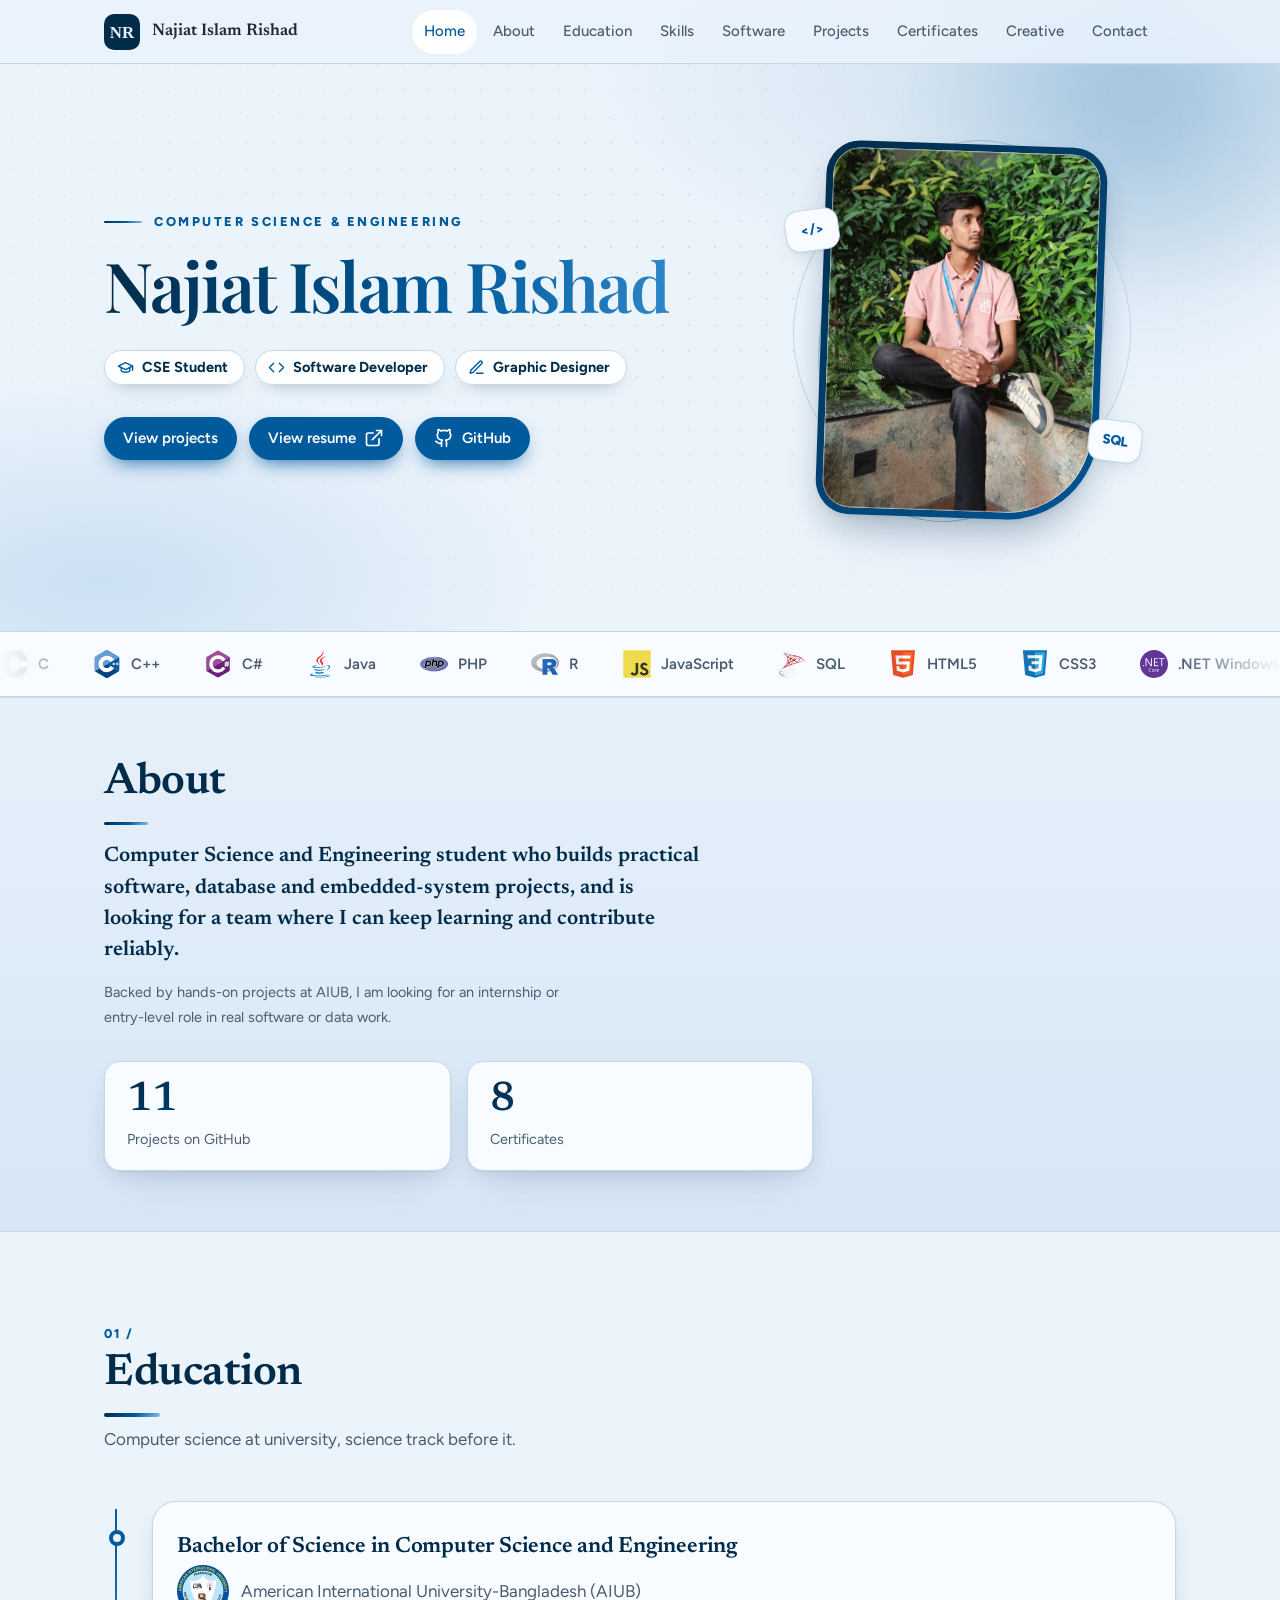
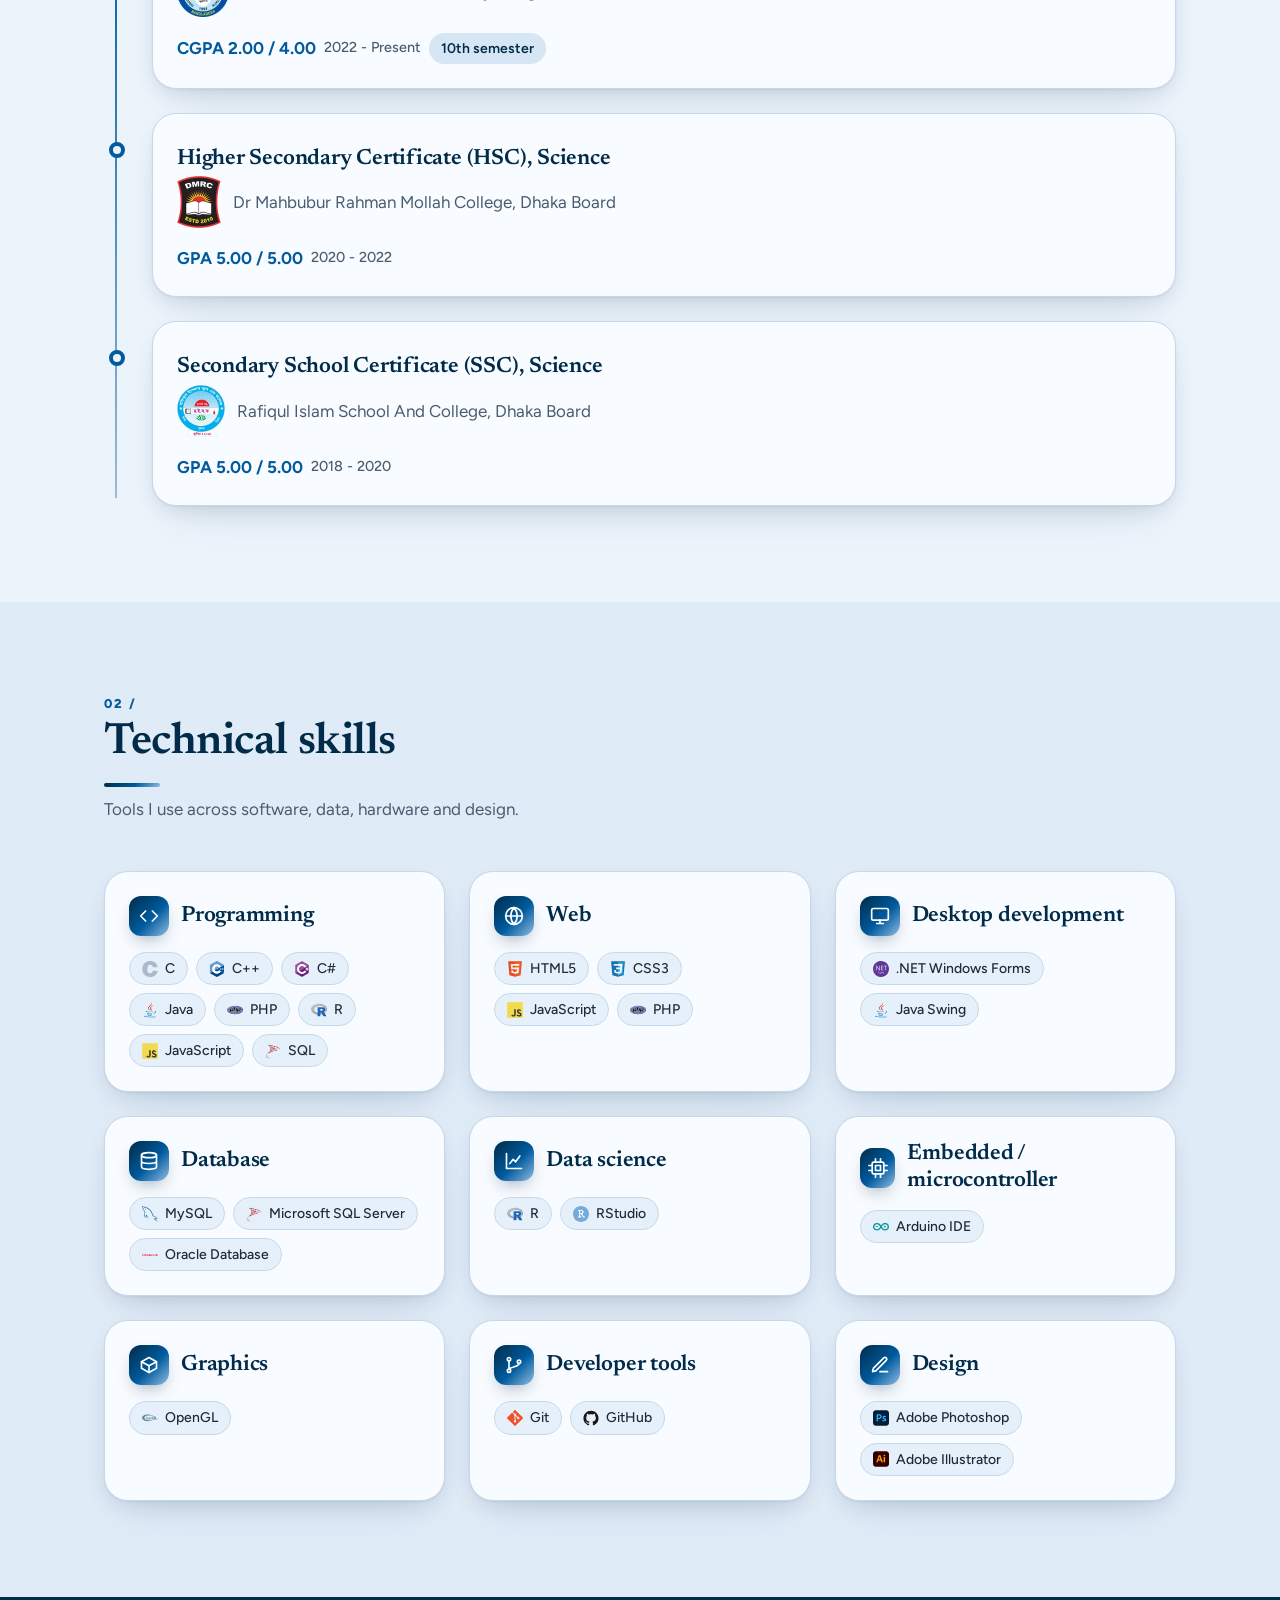
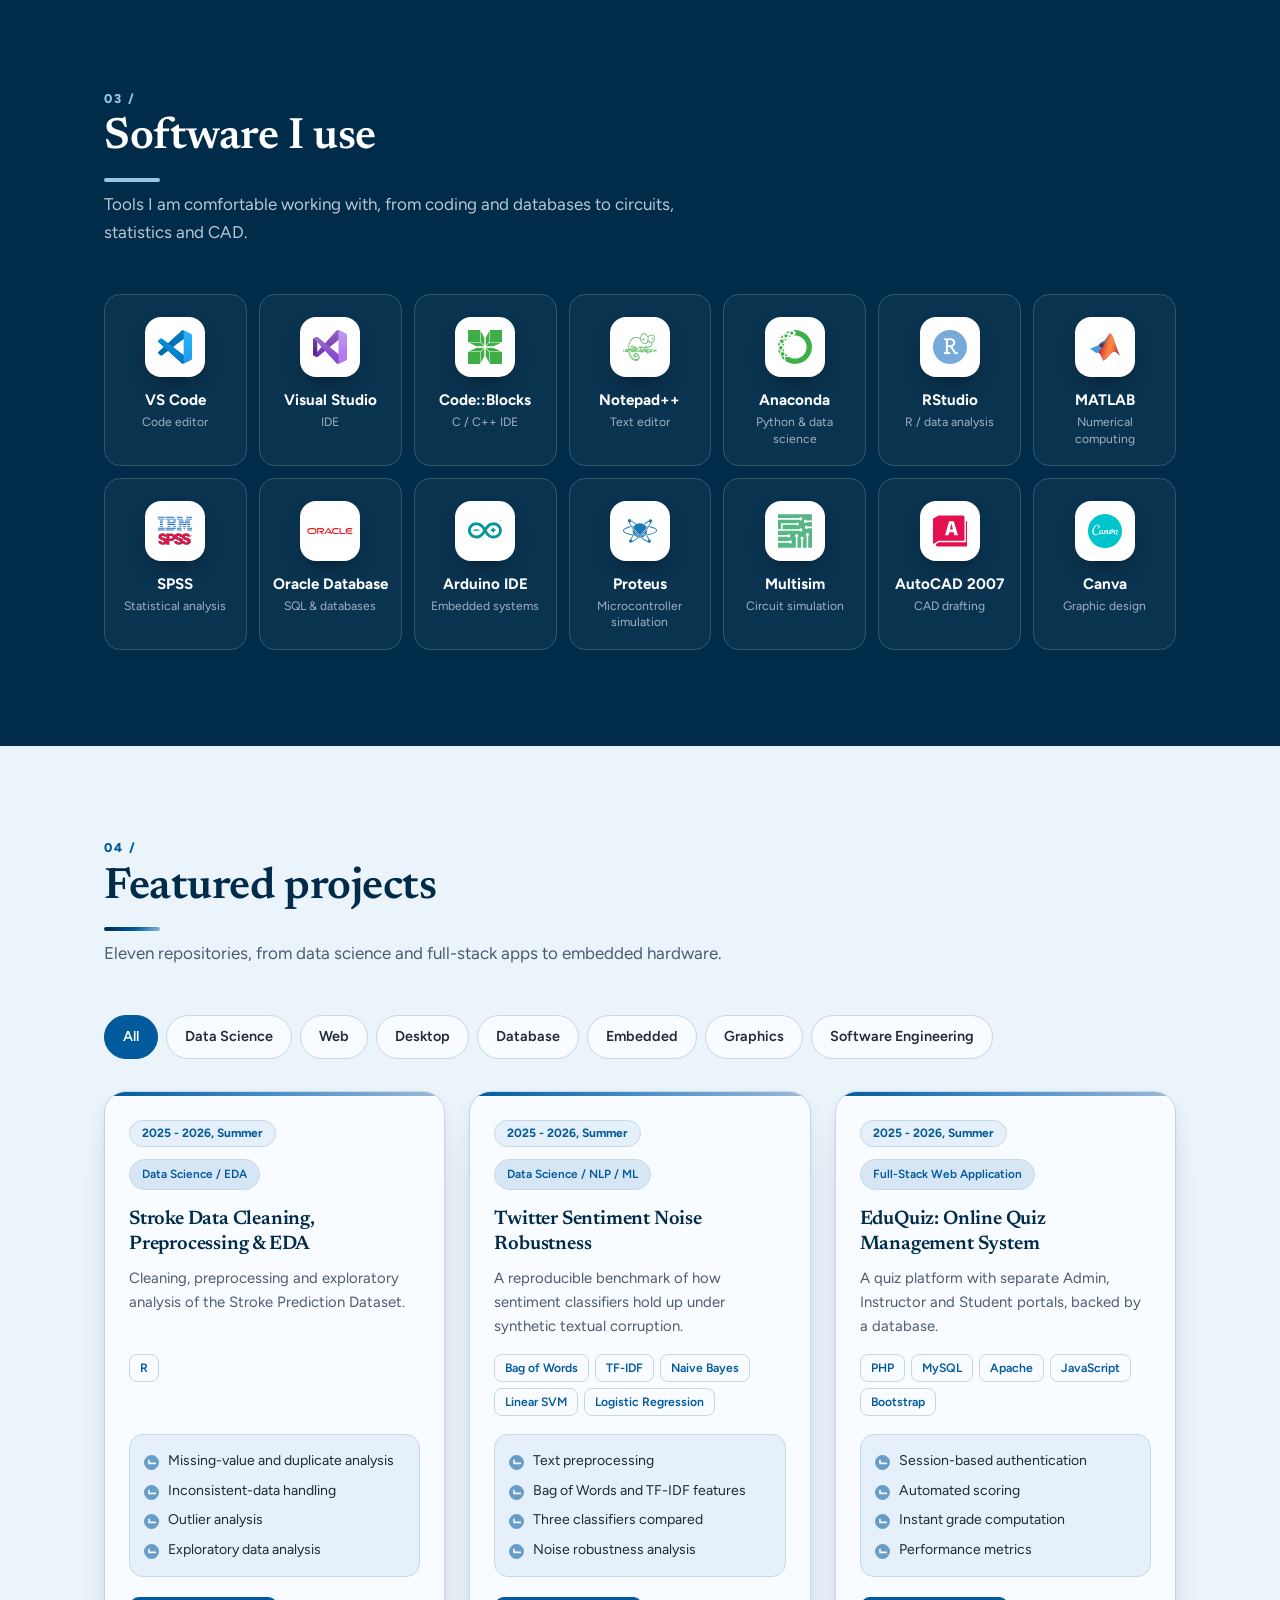
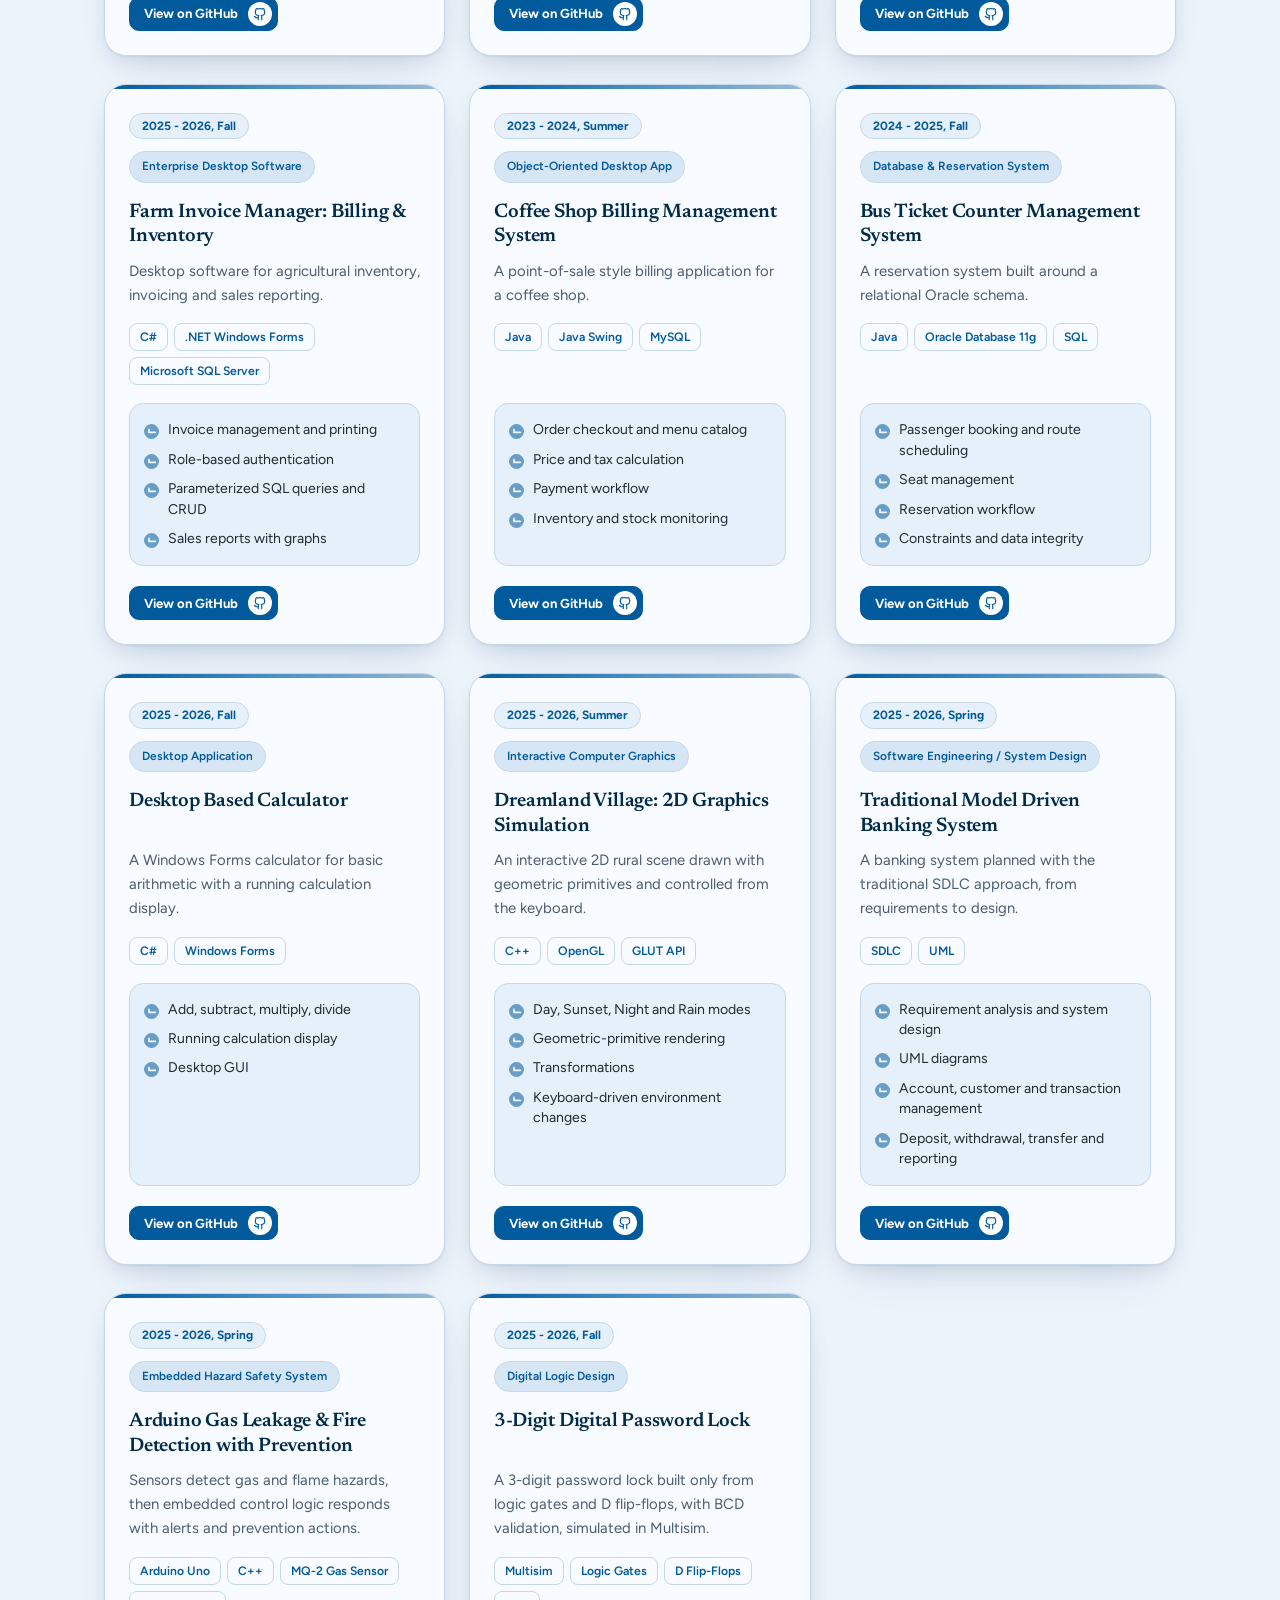
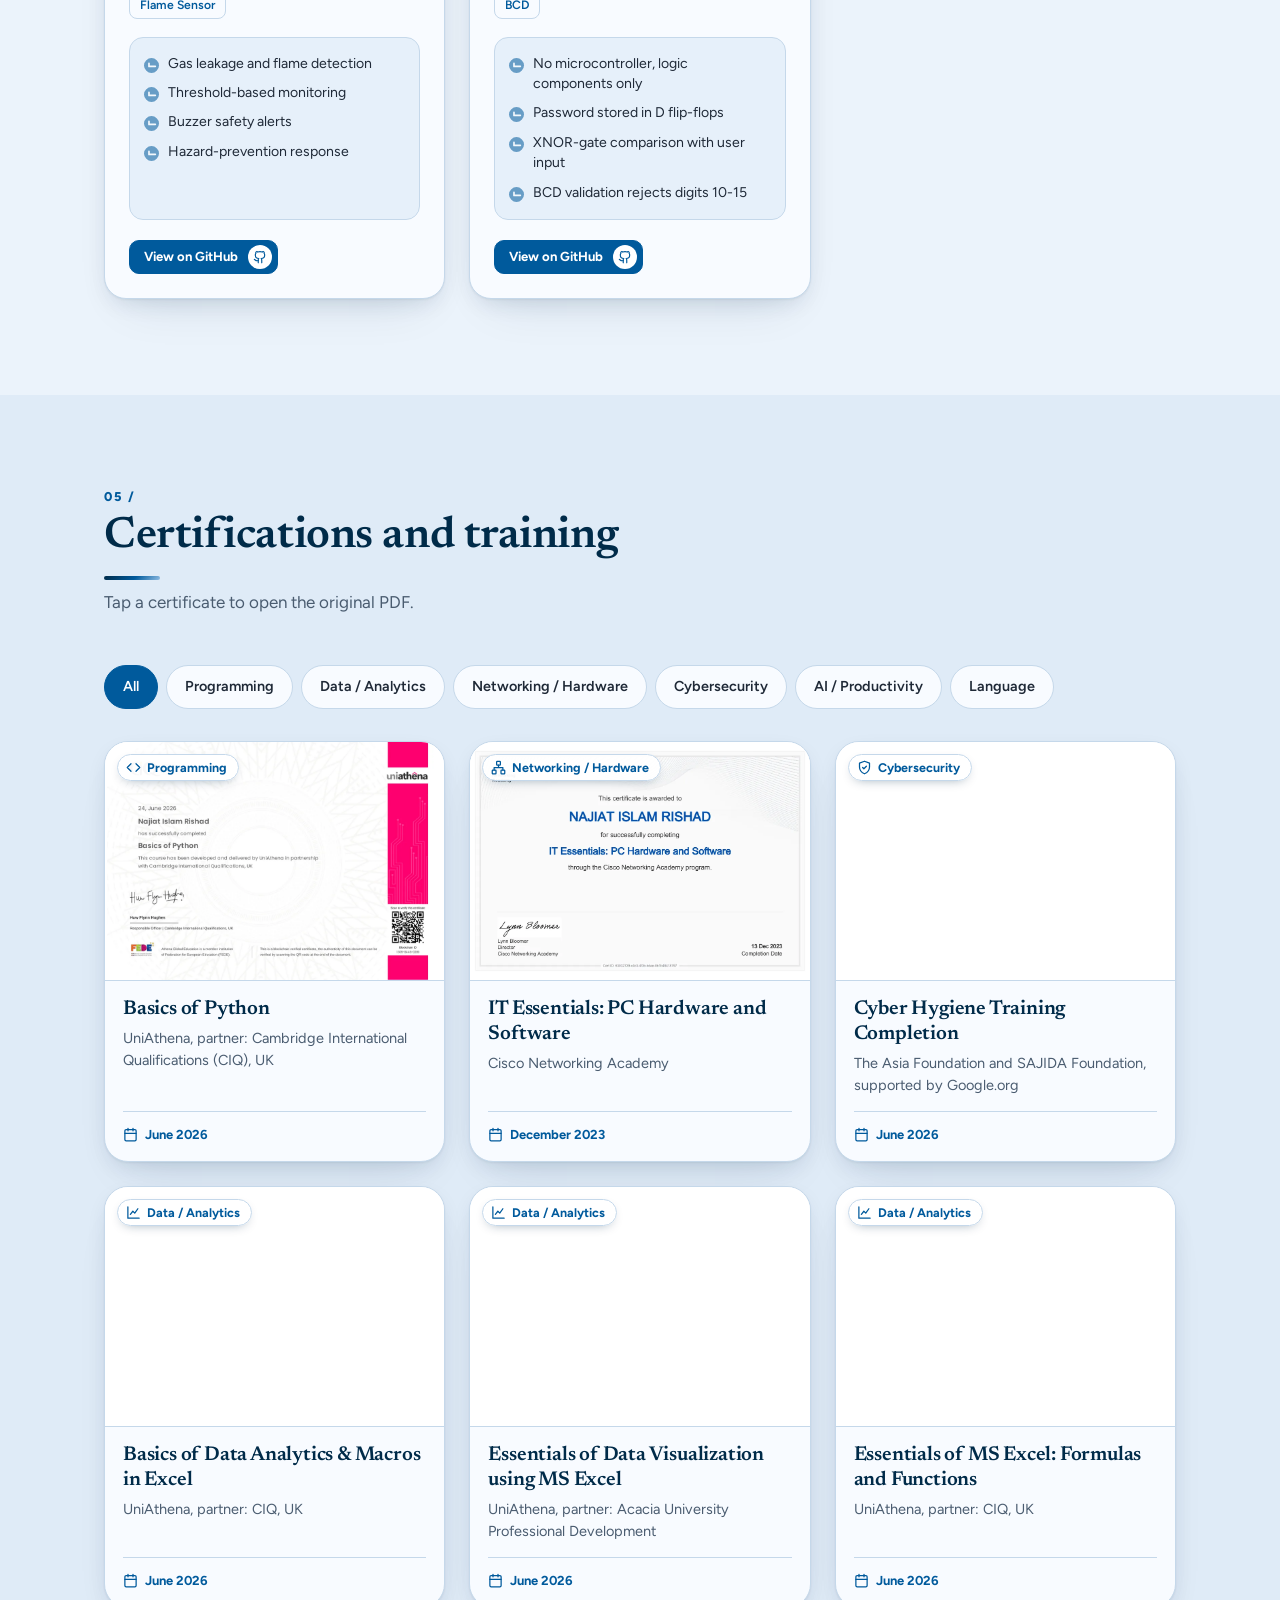
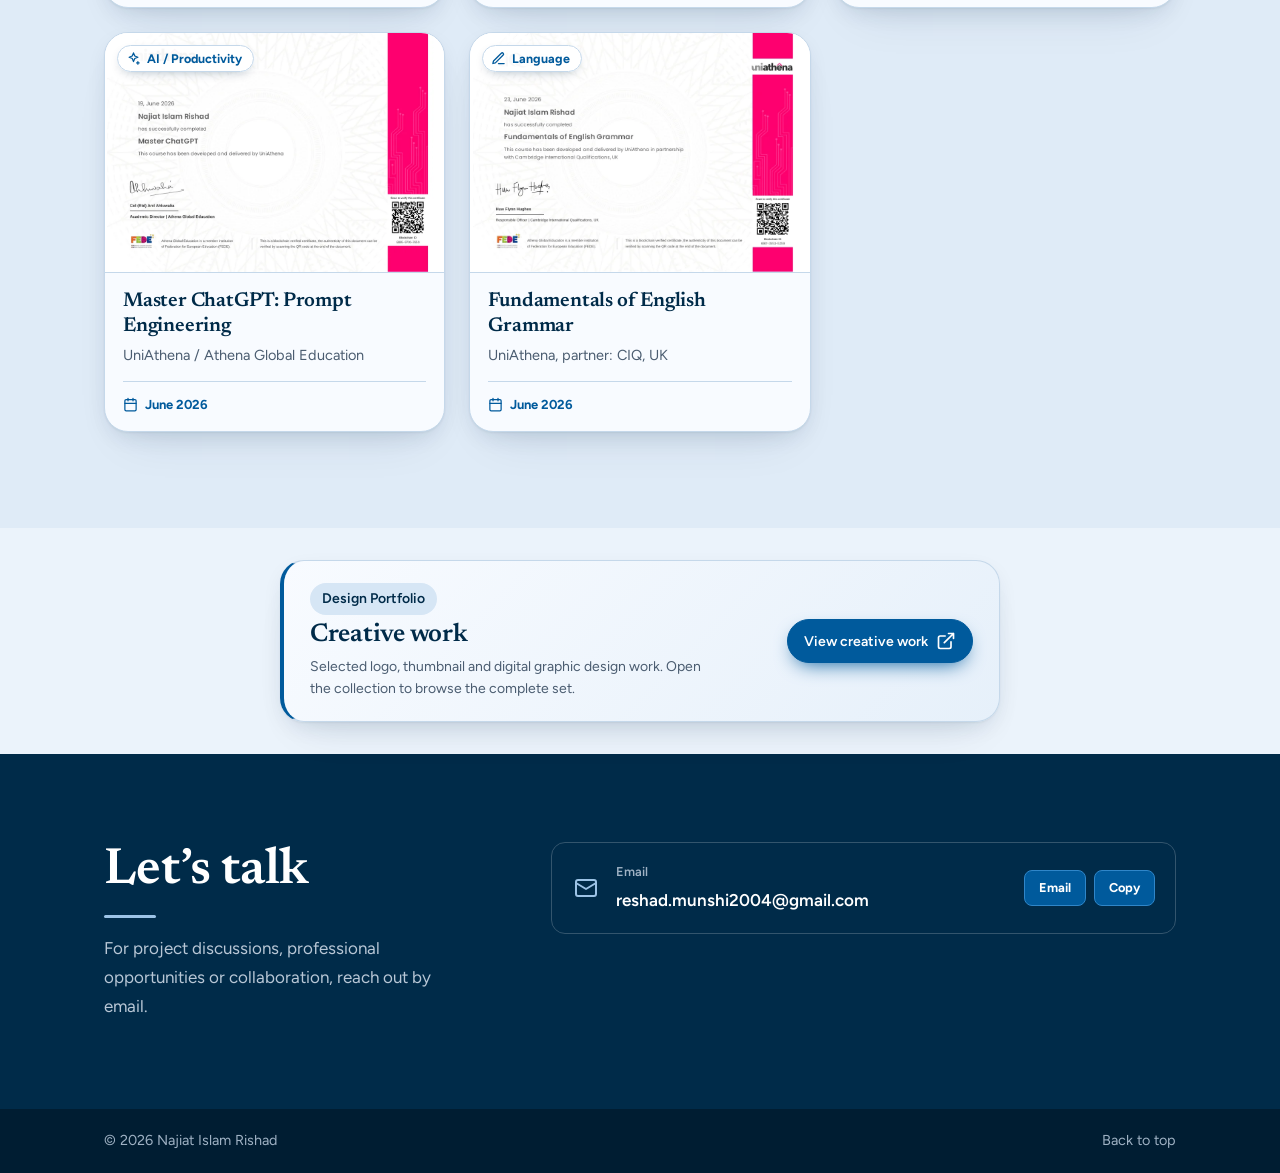
==== commit cab0e5bb: "Add files via upload" ====
--- a/index.html
+++ b/index.html
@@ -109,9 +109,8 @@
 <p class="about-text">Backed by hands-on projects at AIUB, I am looking for an internship or entry-level role in real software or data work.</p>
 </div>
 <div class="counters">
-<div class="counter"><strong data-count="10">10</strong><span>Projects on GitHub</span></div>
+<div class="counter"><strong data-count="11">11</strong><span>Projects on GitHub</span></div>
 <div class="counter"><strong data-count="8">8</strong><span>Certificates</span></div>
-<div class="counter is-pending" id="gh-card" title="People who opened my GitHub from this portfolio"><strong>0</strong><span>GitHub visits</span></div>
 <div class="counter is-pending" id="views-card" title="Different browsers that opened this portfolio"><strong id="views">0</strong><span>Portfolio visitors</span></div>
 </div>
 </div>
@@ -173,7 +172,7 @@
 </section>
 <section aria-labelledby="proj-h" class="sec" id="projects">
 <div class="wrap">
-<div class="sec-head"><h2 id="proj-h">Featured projects</h2><p>Ten repositories, from data science and full-stack apps to embedded hardware.</p></div>
+<div class="sec-head"><h2 id="proj-h">Featured projects</h2><p>Eleven repositories, from data science and full-stack apps to embedded hardware.</p></div>
 <div aria-label="Filter projects by category" class="filters" data-target=".proj" role="group"><button aria-pressed="true" data-filter="all" type="button">All</button><button aria-pressed="false" data-filter="ds" type="button">Data Science</button><button aria-pressed="false" data-filter="web" type="button">Web</button><button aria-pressed="false" data-filter="desktop" type="button">Desktop</button><button aria-pressed="false" data-filter="database" type="button">Database</button><button aria-pressed="false" data-filter="embedded" type="button">Embedded</button><button aria-pressed="false" data-filter="graphics" type="button">Graphics</button><button aria-pressed="false" data-filter="se" type="button">Software Engineering</button></div><p class="sr" role="status"></p>
 <div class="grid projects" data-stagger=""><article class="card proj" data-cat="ds"><div class="proj-top"><span class="tag">Data Science / EDA</span><span class="period">2025 - 2026, Summer</span></div>
 <h3>Stroke Data Cleaning, Preprocessing &amp; EDA</h3><p class="desc">Cleaning, preprocessing and exploratory analysis of the Stroke Prediction Dataset.</p><div class="tech"><span>R</span></div>
@@ -204,7 +203,10 @@
 <ul class="feat"><li>Requirement analysis and system design</li><li>UML diagrams</li><li>Account, customer and transaction management</li><li>Deposit, withdrawal, transfer and reporting</li></ul><div class="proj-foot"><a aria-label="View Traditional Model Driven Banking System on GitHub" class="btn btn-sm" href="https://github.com/munshi-rishad/Software-Traditional-Model-Driven-Banking-System" rel="noopener noreferrer" target="_blank">View on GitHub <svg aria-hidden="true" class="i"><use href="#i-github"></use></svg></a></div></article>
 <article class="card proj" data-cat="embedded"><div class="proj-top"><span class="tag">Embedded Hazard Safety System</span><span class="period">2025 - 2026, Spring</span></div>
 <h3>Arduino Gas Leakage &amp; Fire Detection with Prevention</h3><p class="desc">Sensors detect gas and flame hazards, then embedded control logic responds with alerts and prevention actions.</p><div class="tech"><span>Arduino Uno</span><span>C++</span><span>MQ-2 Gas Sensor</span><span>Flame Sensor</span></div>
-<ul class="feat"><li>Gas leakage and flame detection</li><li>Threshold-based monitoring</li><li>Buzzer safety alerts</li><li>Hazard-prevention response</li></ul><div class="proj-foot"><a aria-label="View Arduino Gas Leakage &amp; Fire Detection with Prevention on GitHub" class="btn btn-sm" href="https://github.com/munshi-rishad/Microprocessor-Arduino-Based-Gas-Leakage-and-Fire-Detection-With-Prevention-and-Safety-Mechanisms" rel="noopener noreferrer" target="_blank">View on GitHub <svg aria-hidden="true" class="i"><use href="#i-github"></use></svg></a></div></article></div>
+<ul class="feat"><li>Gas leakage and flame detection</li><li>Threshold-based monitoring</li><li>Buzzer safety alerts</li><li>Hazard-prevention response</li></ul><div class="proj-foot"><a aria-label="View Arduino Gas Leakage &amp; Fire Detection with Prevention on GitHub" class="btn btn-sm" href="https://github.com/munshi-rishad/Microprocessor-Arduino-Based-Gas-Leakage-and-Fire-Detection-With-Prevention-and-Safety-Mechanisms" rel="noopener noreferrer" target="_blank">View on GitHub <svg aria-hidden="true" class="i"><use href="#i-github"></use></svg></a></div></article>
+<article class="card proj" data-cat="embedded"><div class="proj-top"><span class="tag">Digital Logic Design</span><span class="period">2025 - 2026, Fall</span></div>
+<h3>3-Digit Digital Password Lock</h3><p class="desc">A 3-digit password lock built only from logic gates and D flip-flops, with BCD validation, simulated in Multisim.</p><div class="tech"><span>Multisim</span><span>Logic Gates</span><span>D Flip-Flops</span><span>BCD</span></div>
+<ul class="feat"><li>No microcontroller, logic components only</li><li>Password stored in D flip-flops</li><li>XNOR-gate comparison with user input</li><li>BCD validation rejects digits 10-15</li></ul><div class="proj-foot"><a aria-label="View 3-Digit Digital Password Lock on GitHub" class="btn btn-sm" href="https://github.com/munshi-rishad/DLC-3-Digit-Digital-Password-Lock" rel="noopener noreferrer" target="_blank">View on GitHub <svg aria-hidden="true" class="i"><use href="#i-github"></use></svg></a></div></article></div>
 </div>
 </section>
 <section aria-labelledby="cert-h" class="sec alt" id="certificates">
--- a/assets/css/style.css
+++ b/assets/css/style.css
@@ -597,7 +597,7 @@
 /* ==========================================================
    Projects / certificates on phones in desktop layout: 3 columns
    ========================================================== */
-@media (pointer:coarse) and (min-width:900px){.projects{grid-template-columns:repeat(3,minmax(0,1fr))}.certs{grid-template-columns:repeat(2,minmax(0,1fr))}}
+@media (pointer:coarse) and (min-width:900px){.projects,.certs{grid-template-columns:repeat(3,minmax(0,1fr))}}
 
 /* hero buttons: smaller, all blue */
 .cta .btn{min-height:40px;padding:8px 18px;font-size:15px}
@@ -668,3 +668,11 @@
 @media (prefers-reduced-motion:reduce){.roles li{opacity:1;translate:none;animation:none}}
 @media (max-width:1040px){.roles{gap:7px}.roles li{padding:6px 12px 6px 9px;font-size:13px}.roles svg{width:15px;height:15px}}
 @media (max-width:639px){.roles{gap:8px;margin-top:18px}.roles li{padding:7px 13px 7px 10px;font-size:13.5px}.hero h1{font-size:clamp(1.9rem,9vw,2.4rem)}}
+
+
+/* About: intro on top, the four counters in one row below */
+.about-grid{grid-template-columns:minmax(0,1fr);gap:32px;align-items:stretch}
+.counters{grid-template-columns:repeat(3,minmax(0,1fr))}
+.about .counter{padding:18px 22px}
+@media (max-width:560px){.about .counter{padding:12px 12px}.about .counter strong{font-size:1.7rem}.about .counter span{font-size:12px}}
+
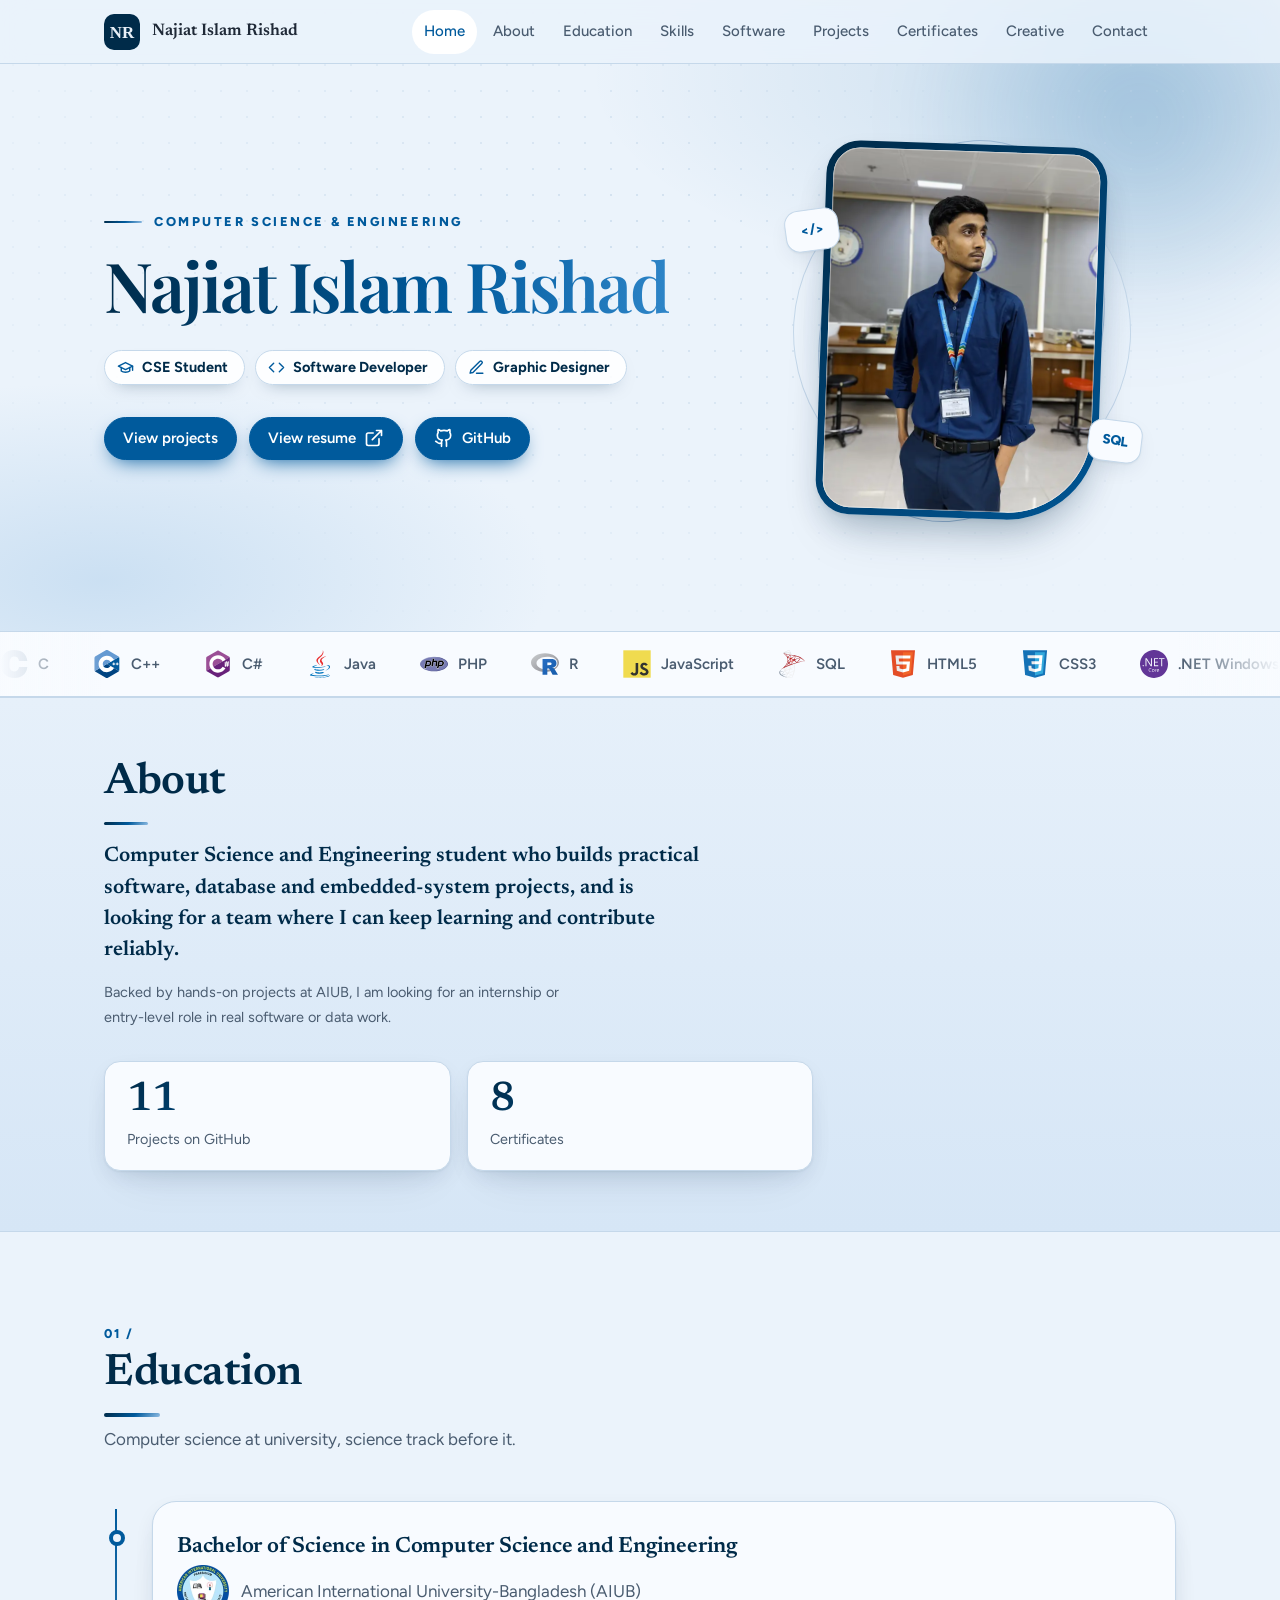
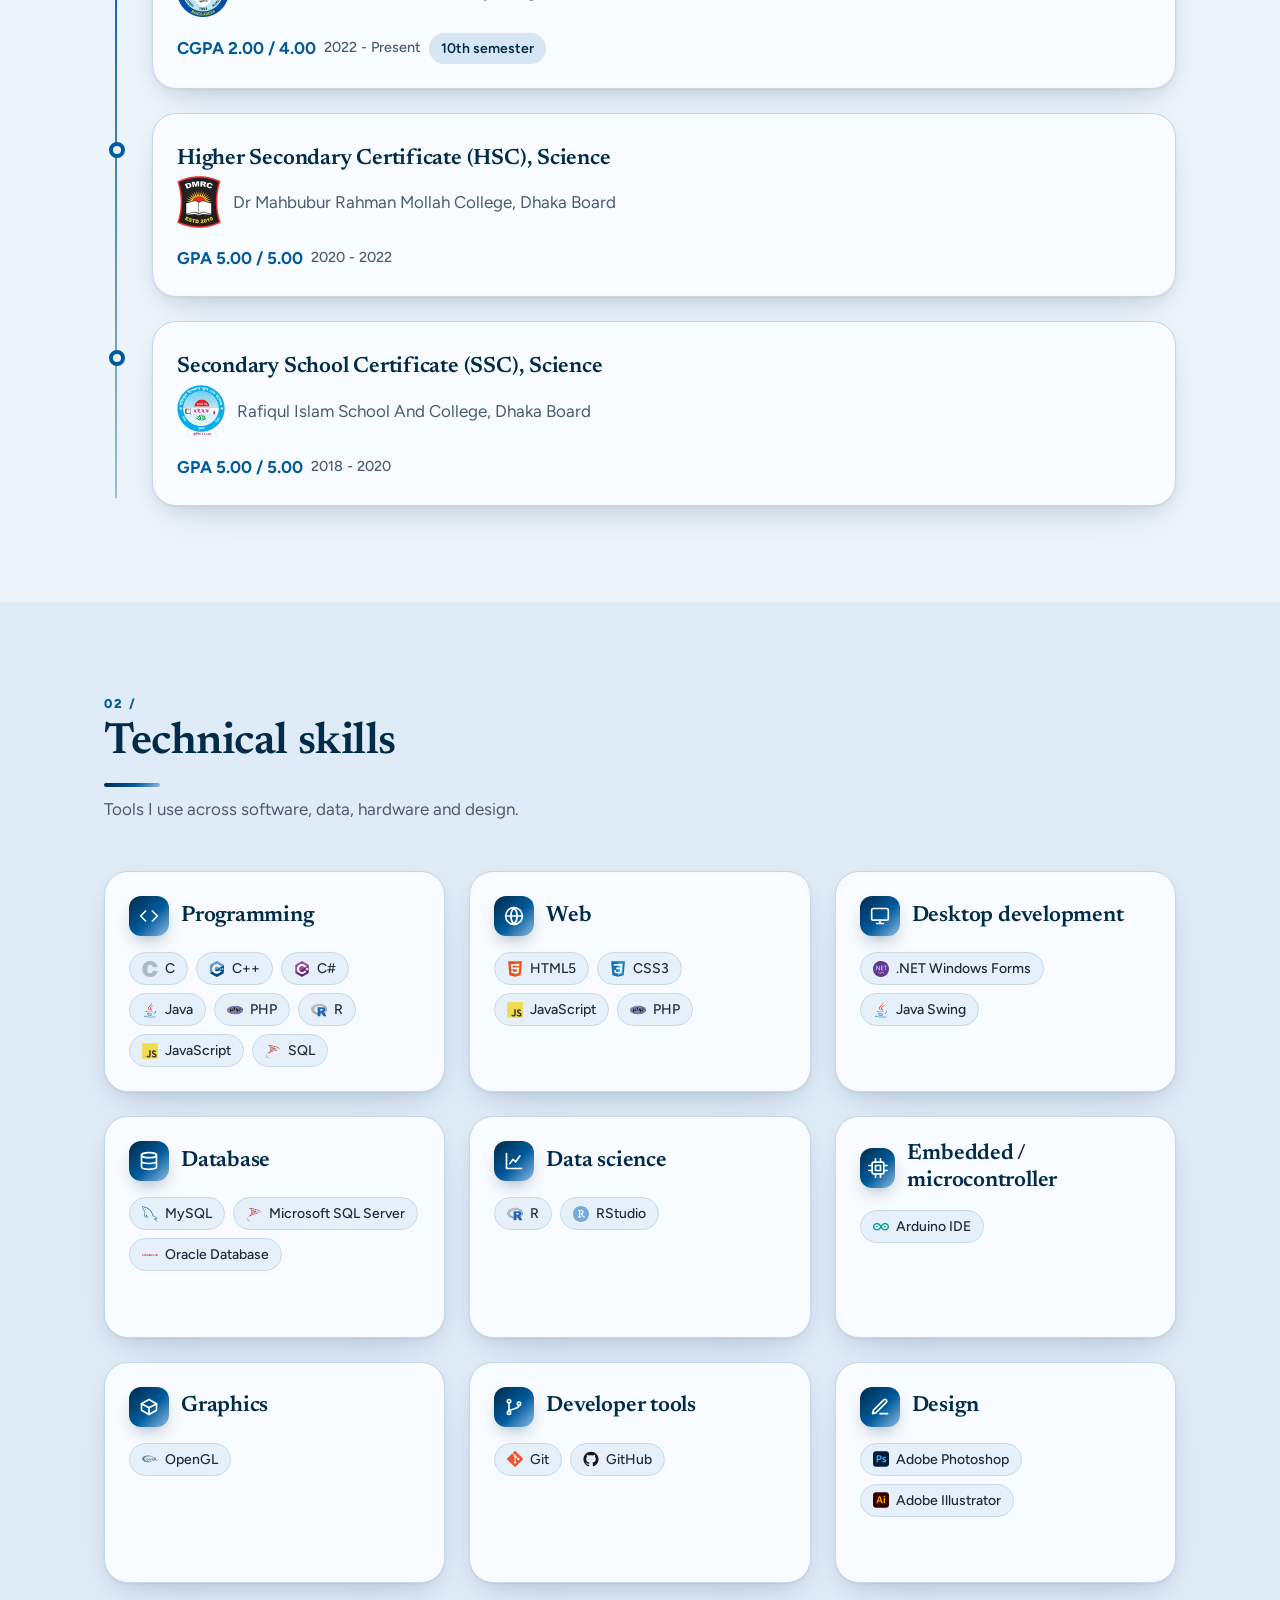
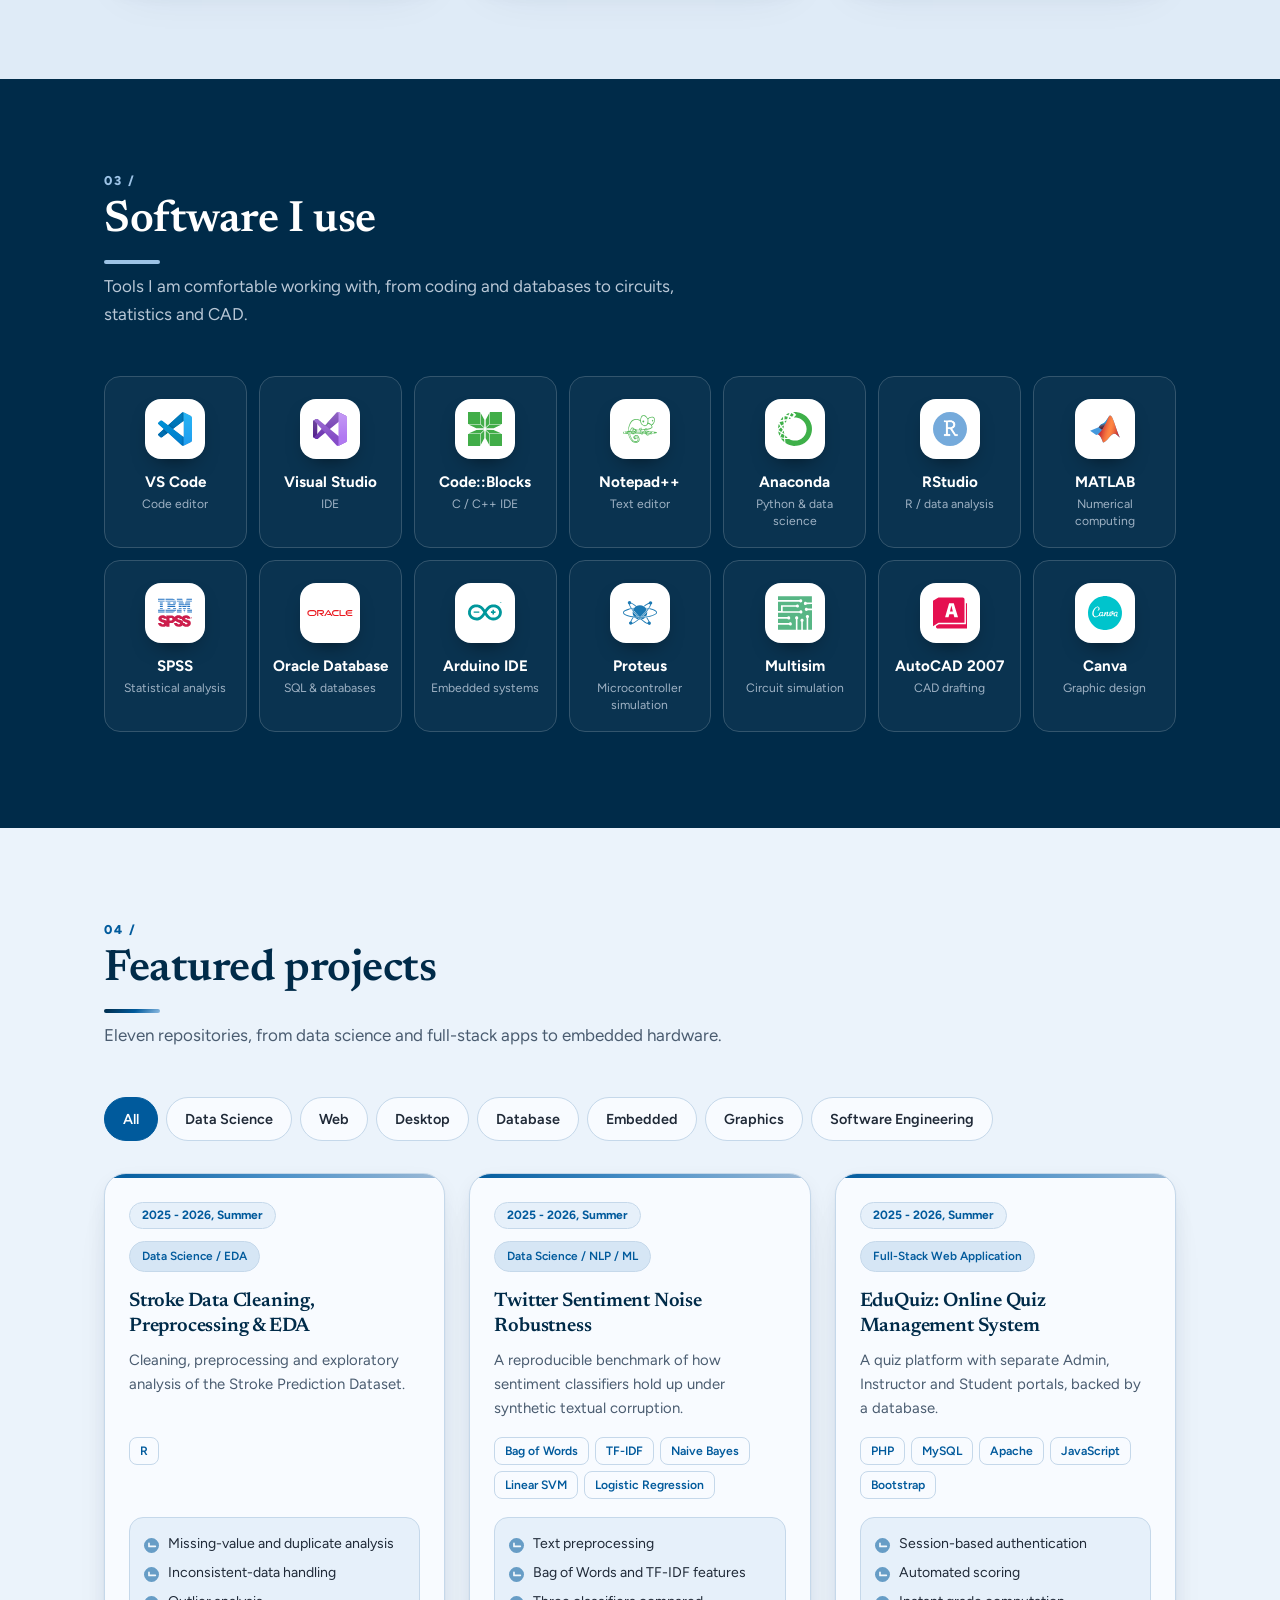
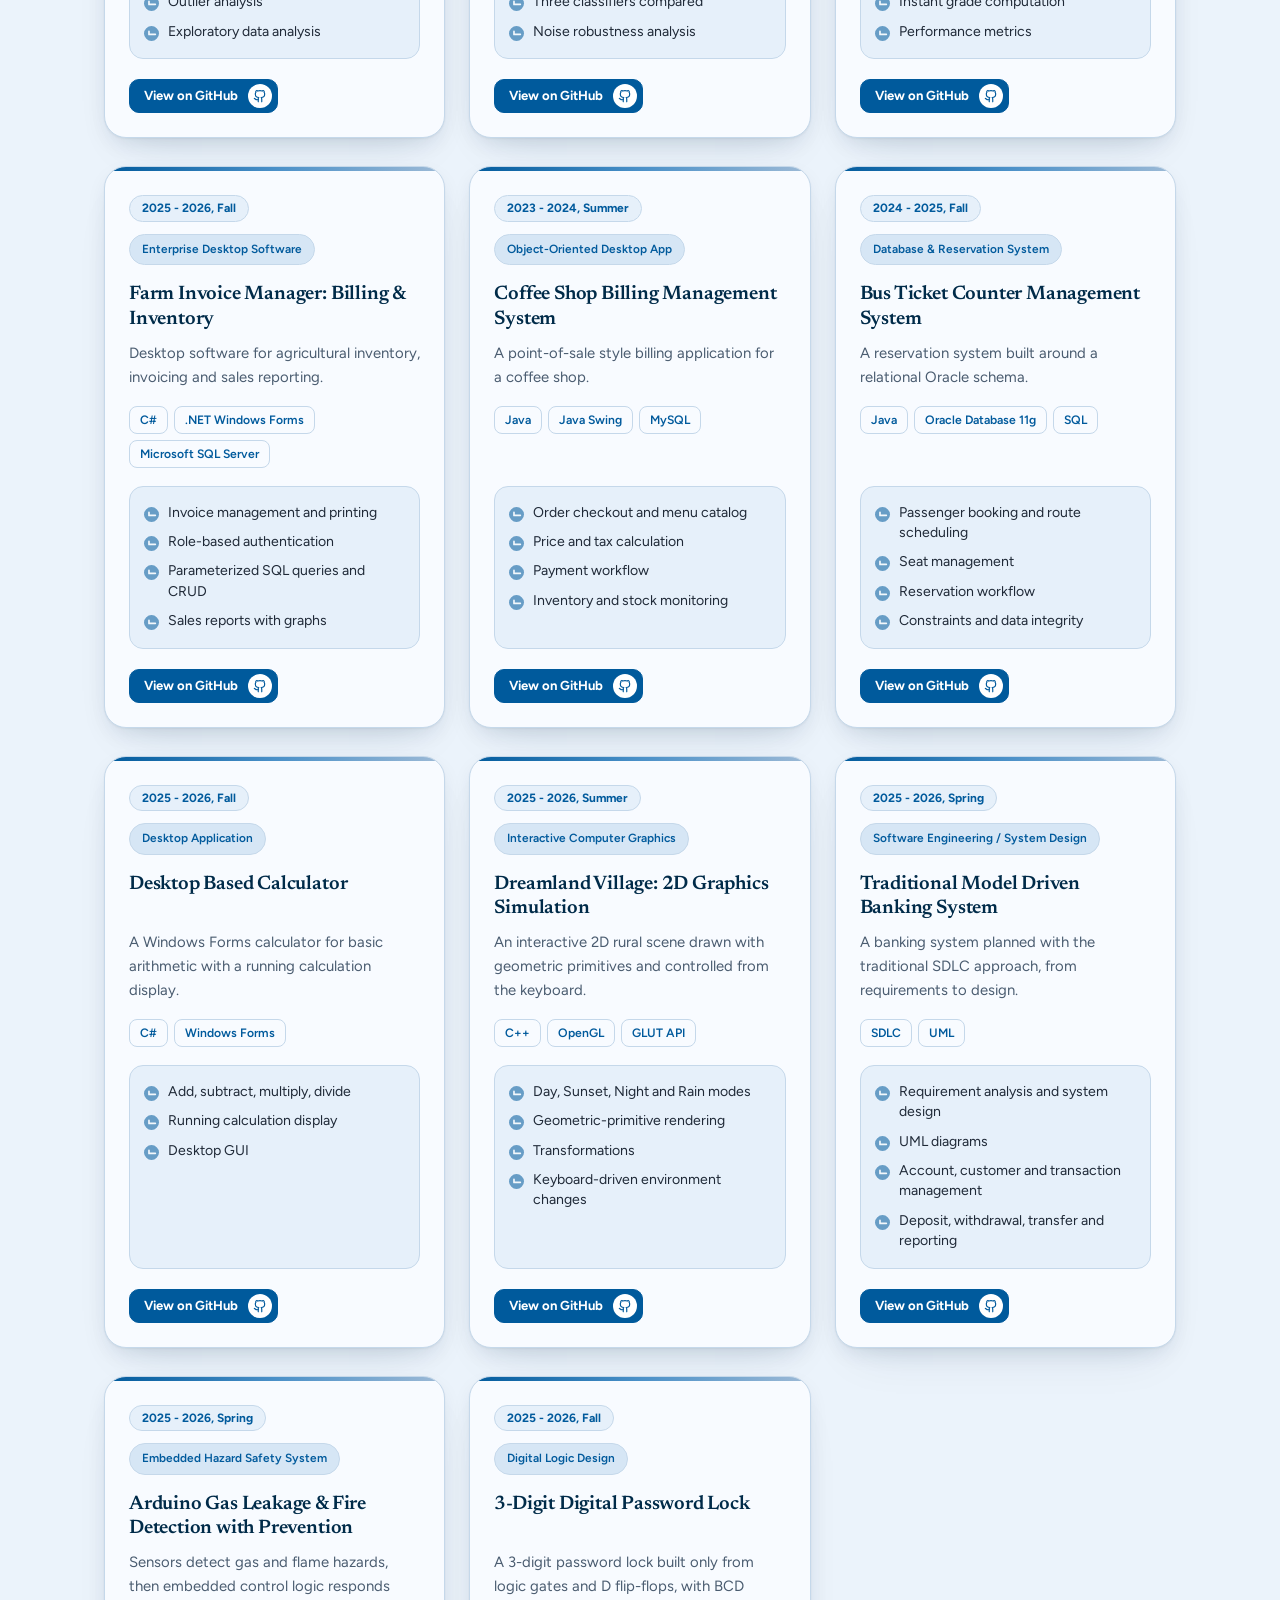
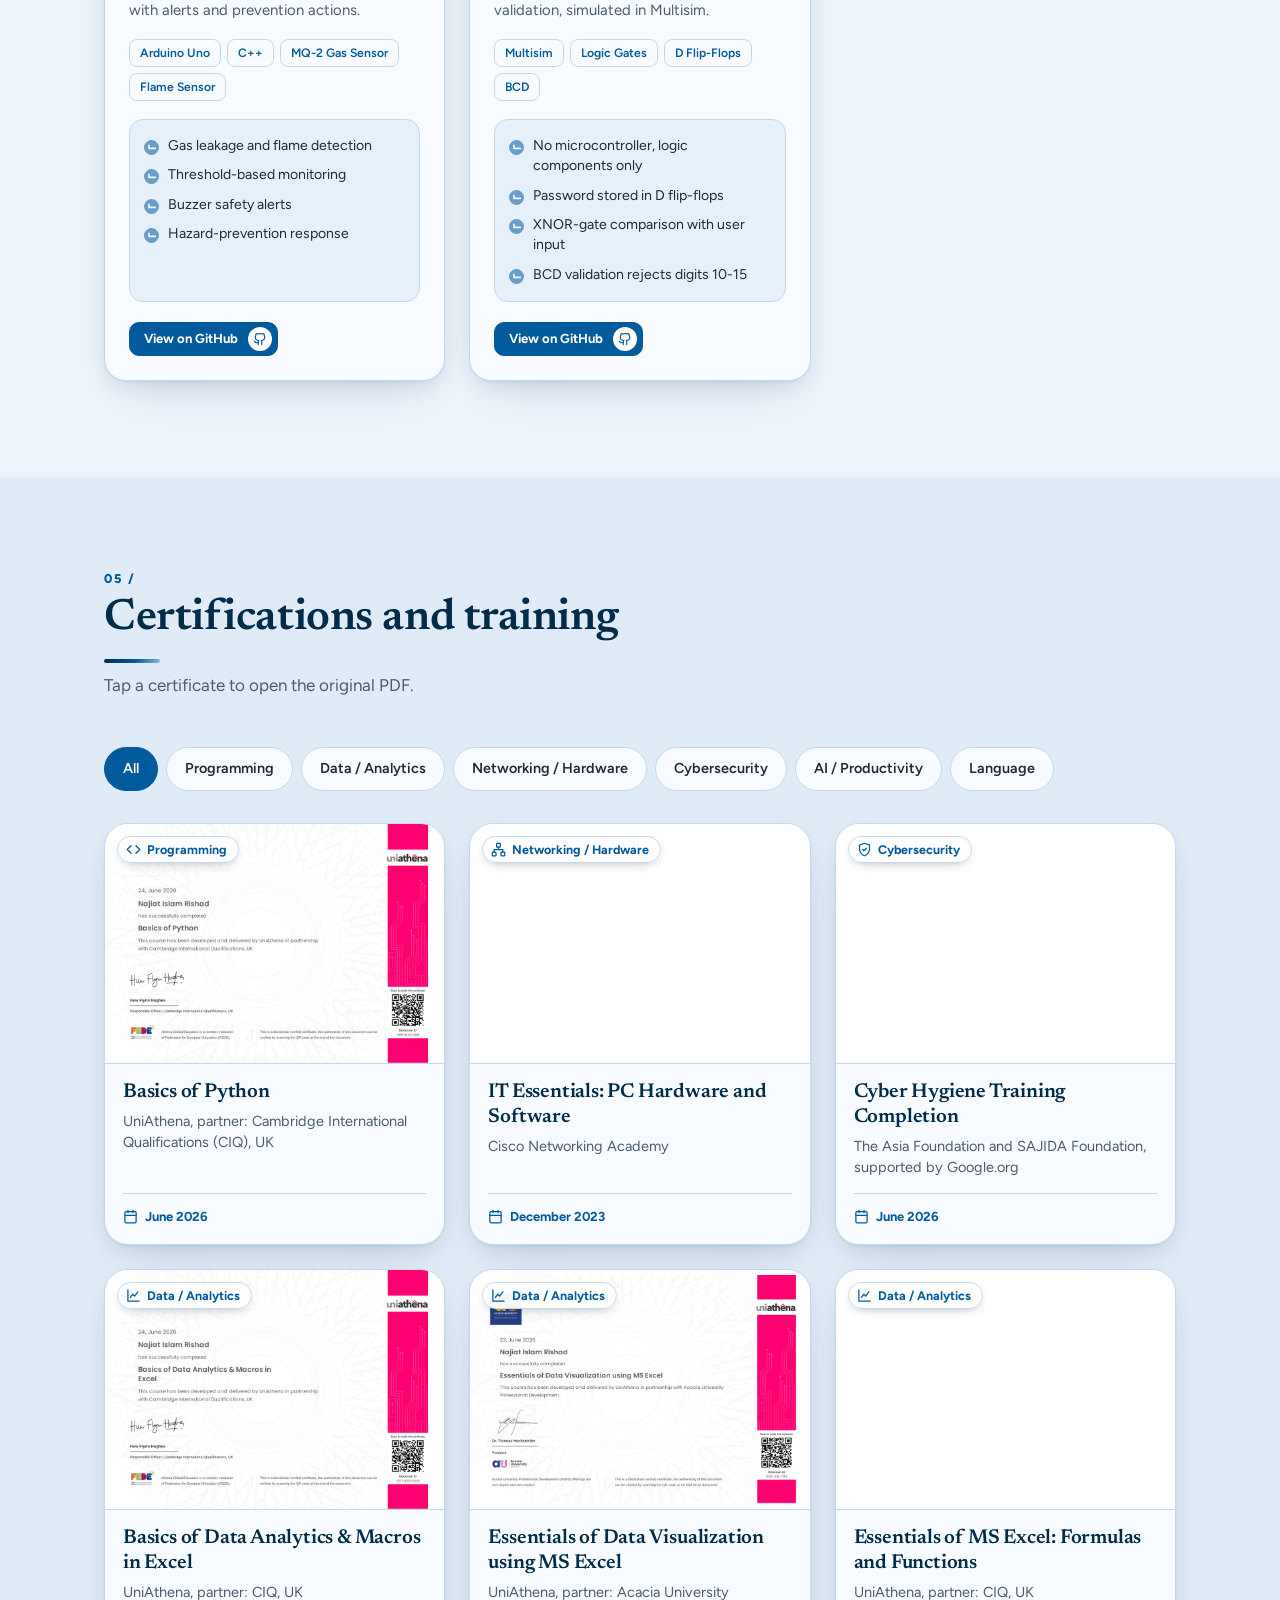
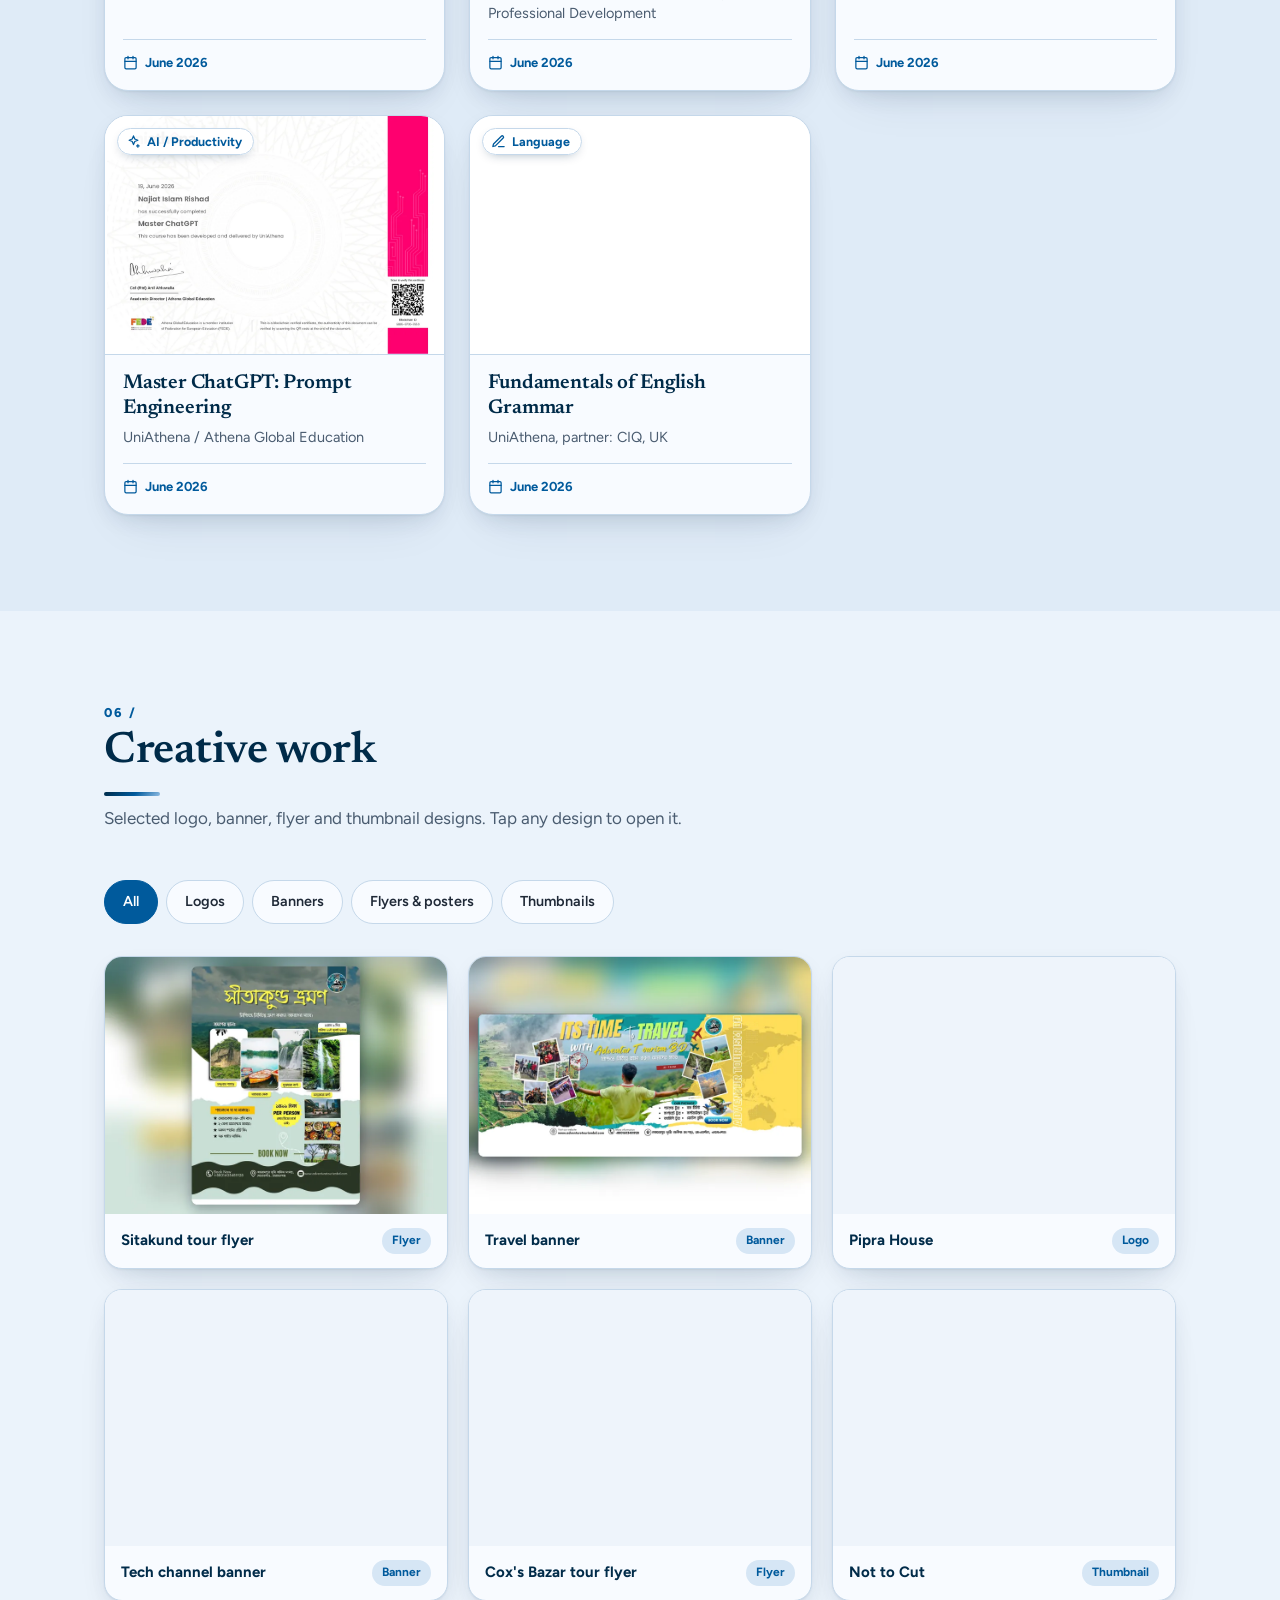
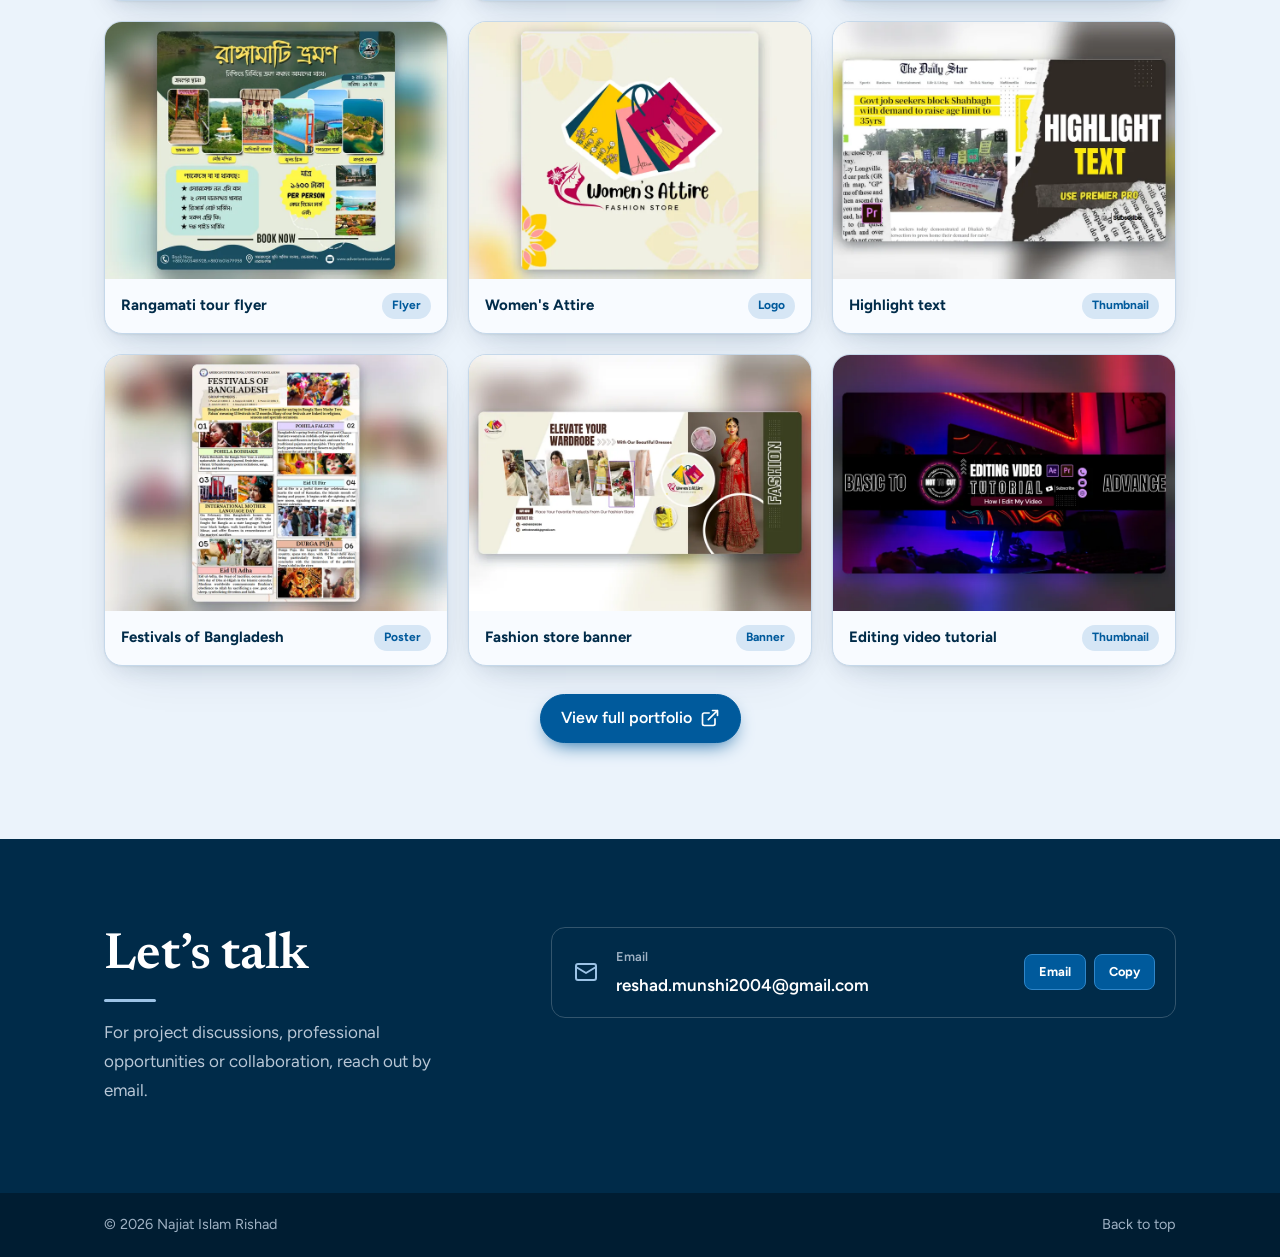
==== commit 0381ced7: "Add files via upload" ====
--- a/index.html
+++ b/index.html
@@ -90,7 +90,7 @@
 <div aria-hidden="true" class="portrait-orbit orbit-one"></div>
 <div aria-hidden="true" class="portrait-orbit orbit-two"></div>
 <div class="portrait-card">
-<div class="pslides" data-slides="campus-1,campus-2,campus-3,campus-4">
+<div class="pslides" data-slides="campus-1,campus-2,campus-3">
 <img alt="Portrait of Najiat Islam Rishad" class="slide on" decoding="async" fetchpriority="high" height="800" src="assets/images/campus/campus-1.webp" width="600"/>
 <img alt="" aria-hidden="true" class="slide" decoding="async" height="800" src="assets/images/campus/campus-2.webp" width="600"/>
 </div>
@@ -225,14 +225,23 @@
 </section>
 <section aria-labelledby="cr-h" class="sec" id="creative">
 <div class="wrap">
-<div class="creative-simple card">
-<div>
-<span class="tag">Design Portfolio</span>
-<h2 id="cr-h">Creative work</h2>
-<p>Selected logo, thumbnail and digital graphic design work. Open the collection to browse the complete set.</p>
-</div>
-<a class="btn btn-primary" href="https://drive.google.com/drive/folders/1ihJ5m7YdMGBQVu4K5UcORssjdxVRSPGf?usp=sharing" rel="noopener noreferrer" target="_blank">View creative work <svg aria-hidden="true" class="i"><use href="#i-ext"></use></svg></a>
-</div>
+<div class="sec-head"><h2 id="cr-h">Creative work</h2><p>Selected logo, banner, flyer and thumbnail designs. Tap any design to open it.</p></div>
+<div aria-label="Filter creative work by type" class="filters" data-target=".gfx" role="group"><button aria-pressed="true" data-filter="all" type="button">All</button><button aria-pressed="false" data-filter="logo" type="button">Logos</button><button aria-pressed="false" data-filter="banner" type="button">Banners</button><button aria-pressed="false" data-filter="flyer" type="button">Flyers &amp; posters</button><button aria-pressed="false" data-filter="thumb" type="button">Thumbnails</button></div><p class="sr" role="status"></p>
+<div class="gfx-grid" data-stagger="">
+<a aria-label="Open Sitakund tour flyer (flyer)" class="gfx" data-cat="flyer" href="assets/images/creative/full/sitakund-tour-flyer.webp" rel="noopener noreferrer" target="_blank"><span class="gfx-media"><img alt="Sitakund tour flyer design" decoding="async" height="600" loading="lazy" src="assets/images/creative/card/sitakund-tour-flyer.webp" width="800"/><span aria-hidden="true" class="gfx-open"><svg class="i"><use href="#i-ext"></use></svg></span></span><span class="gfx-cap"><strong>Sitakund tour flyer</strong><small>Flyer</small></span></a>
+<a aria-label="Open Travel banner (banner)" class="gfx" data-cat="banner" href="assets/images/creative/full/travel-banner.webp" rel="noopener noreferrer" target="_blank"><span class="gfx-media"><img alt="Travel tour banner design" decoding="async" height="600" loading="lazy" src="assets/images/creative/card/travel-banner.webp" width="800"/><span aria-hidden="true" class="gfx-open"><svg class="i"><use href="#i-ext"></use></svg></span></span><span class="gfx-cap"><strong>Travel banner</strong><small>Banner</small></span></a>
+<a aria-label="Open Pipra House (logo)" class="gfx" data-cat="logo" href="assets/images/creative/full/logo-pipra-house.webp" rel="noopener noreferrer" target="_blank"><span class="gfx-media"><img alt="Pipra House women&#39;s gallery logo design" decoding="async" height="600" loading="lazy" src="assets/images/creative/card/logo-pipra-house.webp" width="800"/><span aria-hidden="true" class="gfx-open"><svg class="i"><use href="#i-ext"></use></svg></span></span><span class="gfx-cap"><strong>Pipra House</strong><small>Logo</small></span></a>
+<a aria-label="Open Tech channel banner (banner)" class="gfx" data-cat="banner" href="assets/images/creative/full/tech-channel-banner.webp" rel="noopener noreferrer" target="_blank"><span class="gfx-media"><img alt="Tech channel banner design" decoding="async" height="600" loading="lazy" src="assets/images/creative/card/tech-channel-banner.webp" width="800"/><span aria-hidden="true" class="gfx-open"><svg class="i"><use href="#i-ext"></use></svg></span></span><span class="gfx-cap"><strong>Tech channel banner</strong><small>Banner</small></span></a>
+<a aria-label="Open Cox&#39;s Bazar tour flyer (flyer)" class="gfx" data-cat="flyer" href="assets/images/creative/full/cox-bazar-tour-flyer.webp" rel="noopener noreferrer" target="_blank"><span class="gfx-media"><img alt="Cox&#39;s Bazar tour flyer design" decoding="async" height="600" loading="lazy" src="assets/images/creative/card/cox-bazar-tour-flyer.webp" width="800"/><span aria-hidden="true" class="gfx-open"><svg class="i"><use href="#i-ext"></use></svg></span></span><span class="gfx-cap"><strong>Cox&#39;s Bazar tour flyer</strong><small>Flyer</small></span></a>
+<a aria-label="Open Not to Cut (thumbnail)" class="gfx" data-cat="thumb" href="assets/images/creative/full/thumb-not-to-cut.webp" rel="noopener noreferrer" target="_blank"><span class="gfx-media"><img alt="Video thumbnail design, Not to Cut" decoding="async" height="600" loading="lazy" src="assets/images/creative/card/thumb-not-to-cut.webp" width="800"/><span aria-hidden="true" class="gfx-open"><svg class="i"><use href="#i-ext"></use></svg></span></span><span class="gfx-cap"><strong>Not to Cut</strong><small>Thumbnail</small></span></a>
+<a aria-label="Open Rangamati tour flyer (flyer)" class="gfx" data-cat="flyer" href="assets/images/creative/full/rangamati-tour-flyer.webp" rel="noopener noreferrer" target="_blank"><span class="gfx-media"><img alt="Rangamati tour flyer design" decoding="async" height="600" loading="lazy" src="assets/images/creative/card/rangamati-tour-flyer.webp" width="800"/><span aria-hidden="true" class="gfx-open"><svg class="i"><use href="#i-ext"></use></svg></span></span><span class="gfx-cap"><strong>Rangamati tour flyer</strong><small>Flyer</small></span></a>
+<a aria-label="Open Women&#39;s Attire (logo)" class="gfx" data-cat="logo" href="assets/images/creative/full/logo-womens-attire.webp" rel="noopener noreferrer" target="_blank"><span class="gfx-media"><img alt="Women&#39;s Attire fashion store logo design" decoding="async" height="600" loading="lazy" src="assets/images/creative/card/logo-womens-attire.webp" width="800"/><span aria-hidden="true" class="gfx-open"><svg class="i"><use href="#i-ext"></use></svg></span></span><span class="gfx-cap"><strong>Women&#39;s Attire</strong><small>Logo</small></span></a>
+<a aria-label="Open Highlight text (thumbnail)" class="gfx" data-cat="thumb" href="assets/images/creative/full/thumb-highlight-text.webp" rel="noopener noreferrer" target="_blank"><span class="gfx-media"><img alt="Premiere Pro highlight text thumbnail design" decoding="async" height="600" loading="lazy" src="assets/images/creative/card/thumb-highlight-text.webp" width="800"/><span aria-hidden="true" class="gfx-open"><svg class="i"><use href="#i-ext"></use></svg></span></span><span class="gfx-cap"><strong>Highlight text</strong><small>Thumbnail</small></span></a>
+<a aria-label="Open Festivals of Bangladesh (poster)" class="gfx" data-cat="flyer" href="assets/images/creative/full/poster-festivals-of-bangladesh.webp" rel="noopener noreferrer" target="_blank"><span class="gfx-media"><img alt="Festivals of Bangladesh poster design" decoding="async" height="600" loading="lazy" src="assets/images/creative/card/poster-festivals-of-bangladesh.webp" width="800"/><span aria-hidden="true" class="gfx-open"><svg class="i"><use href="#i-ext"></use></svg></span></span><span class="gfx-cap"><strong>Festivals of Bangladesh</strong><small>Poster</small></span></a>
+<a aria-label="Open Fashion store banner (banner)" class="gfx" data-cat="banner" href="assets/images/creative/full/fashion-banner.webp" rel="noopener noreferrer" target="_blank"><span class="gfx-media"><img alt="Fashion store banner design" decoding="async" height="600" loading="lazy" src="assets/images/creative/card/fashion-banner.webp" width="800"/><span aria-hidden="true" class="gfx-open"><svg class="i"><use href="#i-ext"></use></svg></span></span><span class="gfx-cap"><strong>Fashion store banner</strong><small>Banner</small></span></a>
+<a aria-label="Open Editing video tutorial (thumbnail)" class="gfx" data-cat="thumb" href="assets/images/creative/full/thumb-editing-tutorial.webp" rel="noopener noreferrer" target="_blank"><span class="gfx-media"><img alt="Video editing tutorial thumbnail design" decoding="async" height="600" loading="lazy" src="assets/images/creative/card/thumb-editing-tutorial.webp" width="800"/><span aria-hidden="true" class="gfx-open"><svg class="i"><use href="#i-ext"></use></svg></span></span><span class="gfx-cap"><strong>Editing video tutorial</strong><small>Thumbnail</small></span></a>
+</div>
+<div class="gfx-more"><a class="btn btn-primary" href="https://drive.google.com/drive/folders/1ihJ5m7YdMGBQVu4K5UcORssjdxVRSPGf?usp=sharing" rel="noopener noreferrer" target="_blank">View full portfolio <svg aria-hidden="true" class="i"><use href="#i-ext"></use></svg></a></div>
 </div>
 </section>
 <section aria-labelledby="ct-h" class="contact-section" id="contact">
--- a/assets/css/style.css
+++ b/assets/css/style.css
@@ -181,11 +181,6 @@
 .cert{display:flex;flex-direction:column;gap:var(--s2)}
 .cert h3{font-family:var(--f-body);font-size:1.05rem;line-height:1.35;letter-spacing:0}
 
-/* ---------- creative ---------- */
-.creative-simple{display:flex;align-items:center;justify-content:space-between;gap:var(--s4);padding:clamp(24px,5vw,46px);background:linear-gradient(135deg,var(--surface),var(--surface-2))}
-.creative-simple h2{margin-top:10px;font-size:clamp(2rem,4vw,3rem)}
-.creative-simple p{margin-top:10px;max-width:62ch;color:var(--muted);line-height:1.7}
-.creative-simple .btn{flex:none}
 
 
 .toast{position:fixed;left:50%;bottom:var(--s4);z-index:60;translate:-50% 24px;padding:12px 20px;border-radius:999px;background:var(--text);color:var(--bg);font-weight:600;font-size:.9rem;opacity:0;pointer-events:none;transition:opacity .25s,translate .25s}
@@ -217,8 +212,6 @@
   .tl-item::after{left:calc(var(--s4) * -1 + 4px)}
   .brand span{display:none}
   .cta .btn{flex:1 1 100%}
-  .creative-simple{align-items:flex-start;flex-direction:column}
-  .creative-simple .btn{width:100%}
   .to-top{right:var(--s2);bottom:var(--s2)}
 }
 @media (hover:none){.card:hover{translate:0 0;box-shadow:var(--shadow);border-color:var(--border)}.card:hover::before{opacity:0}.shot:hover{translate:0 0}}
@@ -238,7 +231,7 @@
 }
 body{font-family:var(--f-body);font-size:17px;line-height:1.65}
 h2,h3{font-family:var(--f-display);font-weight:600}
-.sec-head h2,.creative-simple h2,.contact-intro h2{font-size:clamp(2rem,4vw,2.75rem)}
+.sec-head h2,.contact-intro h2{font-size:clamp(2rem,4vw,2.75rem)}
 h3,.proj h3,.cert h3,.tl-item h3{font-family:var(--f-display);font-size:22px;line-height:1.2;letter-spacing:-.01em;font-weight:600}
 .skill-head h3{font-family:var(--f-display);font-size:22px;line-height:1.2;letter-spacing:-.01em;font-weight:600}
 .hero h1{font-family:var(--f-hero);font-size:clamp(2.125rem,5vw,3.5rem);font-weight:600;line-height:1.12;letter-spacing:-.02em}
@@ -251,7 +244,7 @@
 
 @media (max-width:639px){
   body{font-size:15px}
-  .sec-head h2,.creative-simple h2,.contact-intro h2{font-size:32px}
+  .sec-head h2,.contact-intro h2{font-size:32px}
   h3,.proj h3,.cert h3,.tl-item h3,.skill-head h3{font-size:22px}
   .btn{font-size:16px}
   .menu a{font-size:15px}
@@ -292,7 +285,7 @@
   .wrap{padding-inline:24px}
   .sec{padding-block:52px}
   .sec-head{margin-bottom:24px}
-  .sec-head h2,.creative-simple h2,.contact-intro h2{font-size:28px}
+  .sec-head h2,.contact-intro h2{font-size:28px}
   h3,.proj h3,.cert h3,.tl-item h3{font-size:18px}
   .skill-head h3{font-size:17px}
 
@@ -398,8 +391,6 @@
 /* timeline pulse */
 .tl-item::after{animation:ring 2.4s ease-out infinite}
 
-/* creative + contact */
-.creative-simple{border-left:4px solid var(--primary)}
 
 @media (max-width:700px){
   .hero::before{width:320px;height:320px;right:-100px;top:-80px}
@@ -440,11 +431,6 @@
 .proj-top{align-items:flex-start;flex-wrap:wrap;gap:6px var(--s1)}
 .proj-top .tag{flex:0 1 auto}
 .proj-top .period{margin-left:auto;flex:none;text-align:right;white-space:nowrap;font-size:13px;font-weight:600;color:var(--accent-text);padding-top:5px}
-#creative.sec{padding-block:clamp(20px,3vw,32px)}
-#creative .creative-simple{max-width:720px;margin-inline:auto;gap:var(--s3);padding:clamp(16px,3vw,22px) clamp(18px,3vw,26px)}
-#creative .creative-simple h2{margin-top:6px;font-size:clamp(1.3rem,2.4vw,1.6rem)}
-#creative .creative-simple p{margin-top:6px;font-size:14px;line-height:1.55;max-width:46ch}
-#creative .creative-simple .btn{padding:9px 16px;font-size:14px}
 
 /* ---------- v4: aligned project dates, institute logos ---------- */
 .proj-top{flex-direction:column-reverse;align-items:flex-start;flex-wrap:nowrap;gap:8px}
@@ -676,3 +662,28 @@
 .about .counter{padding:18px 22px}
 @media (max-width:560px){.about .counter{padding:12px 12px}.about .counter strong{font-size:1.7rem}.about .counter span{font-size:12px}}
 
+
+
+/* ==========================================================
+   Creative work gallery (masonry, no cropping)
+   ========================================================== */
+.gfx-grid{display:grid;grid-template-columns:repeat(3,minmax(0,1fr));gap:20px;margin-top:28px}
+.gfx{display:block;margin:0;overflow:hidden;border:1px solid var(--border);border-radius:18px;background:var(--surface);box-shadow:var(--shadow);color:inherit;text-decoration:none}
+.gfx:hover{translate:0 -5px;border-color:#9CC3E6;box-shadow:0 18px 34px -18px rgba(0,43,73,.45)}
+.gfx-media{position:relative;display:block;aspect-ratio:4/3;overflow:hidden;background:#eef4fb}
+.gfx-media img{display:block;width:100%;height:100%;object-fit:cover;transition:transform .45s ease}
+.gfx:hover .gfx-media img{transform:scale(1.04)}
+.gfx-open{position:absolute;right:10px;top:10px;display:grid;place-items:center;width:30px;height:30px;border-radius:50%;background:var(--primary);color:#fff;opacity:0;translate:0 -4px;transition:opacity .2s,translate .2s}
+.gfx-open svg{width:15px;height:15px}
+.gfx:hover .gfx-open,.gfx:focus-visible .gfx-open{opacity:1;translate:0 0}
+@media (hover:none){.gfx-open{opacity:1;translate:0 0}}
+.gfx-cap{display:flex;align-items:center;justify-content:space-between;gap:10px;min-height:54px;padding:12px 16px}
+.gfx-cap strong{font-size:15px;font-weight:700;line-height:1.3;color:#002B49}
+.gfx-cap small{flex:none;padding:3px 10px;border-radius:999px;background:var(--tag-bg);color:var(--primary);font-size:12px;font-weight:700}
+.gfx-more{display:flex;justify-content:center;margin-top:28px}
+@media (max-width:899px){.gfx-grid{grid-template-columns:repeat(2,minmax(0,1fr))}}
+@media (max-width:480px){.gfx-grid{grid-template-columns:1fr}}
+
+/* Technical skills: every card the same size */
+.skills{grid-auto-rows:1fr}
+@media (pointer:coarse) and (min-width:900px){.skills{grid-template-columns:repeat(3,minmax(0,1fr))}}
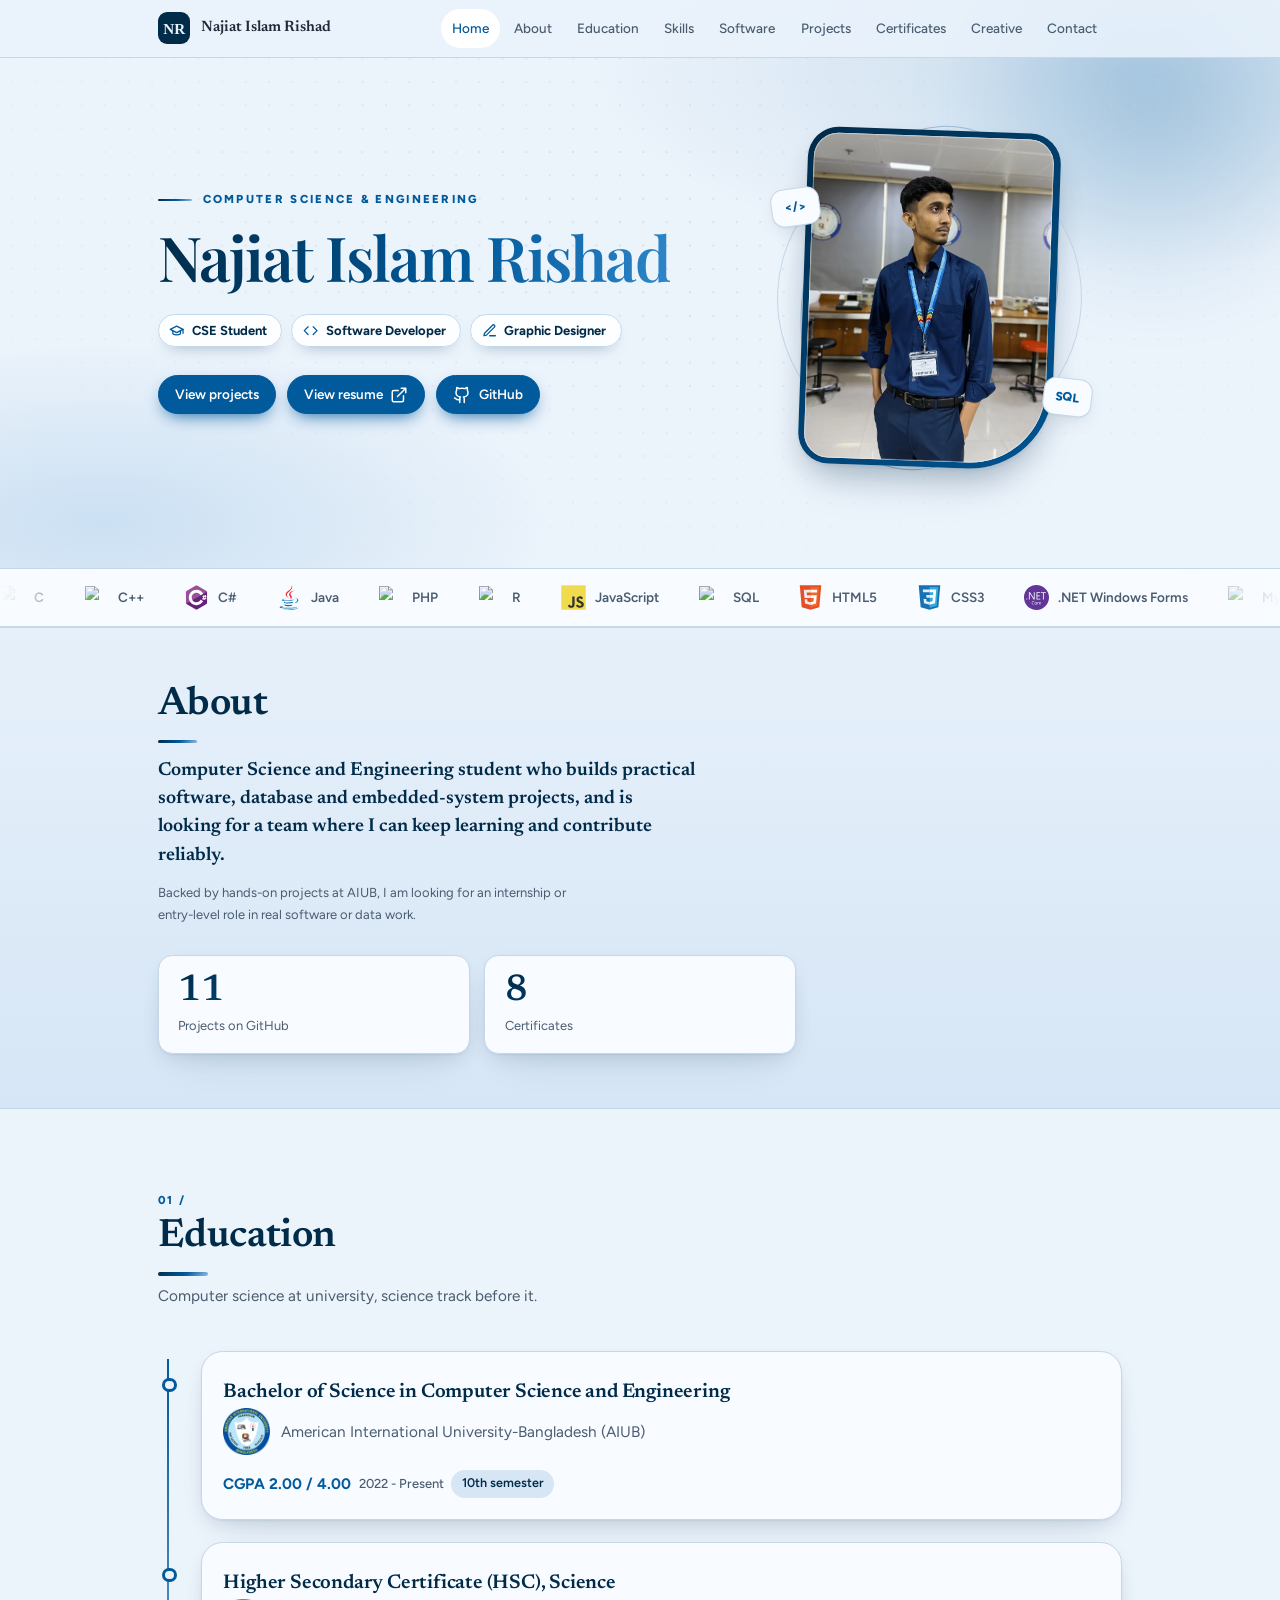
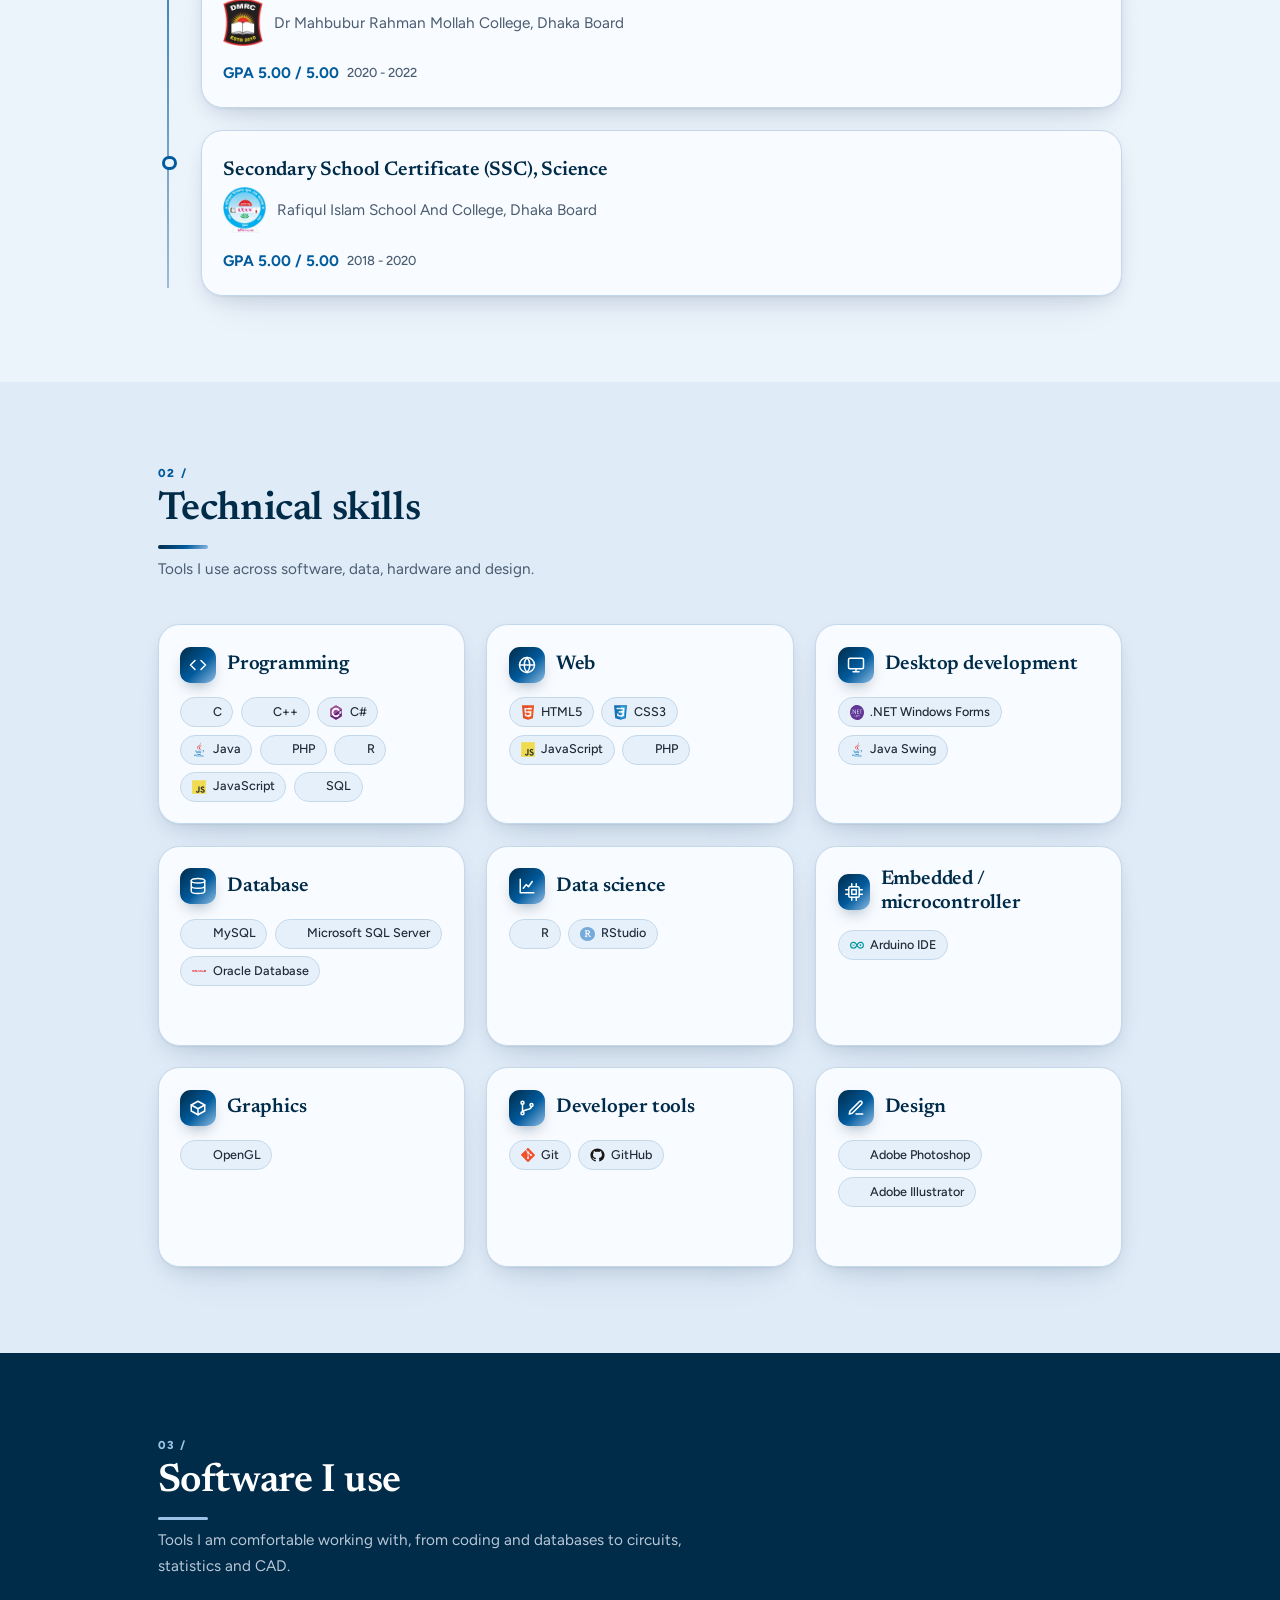
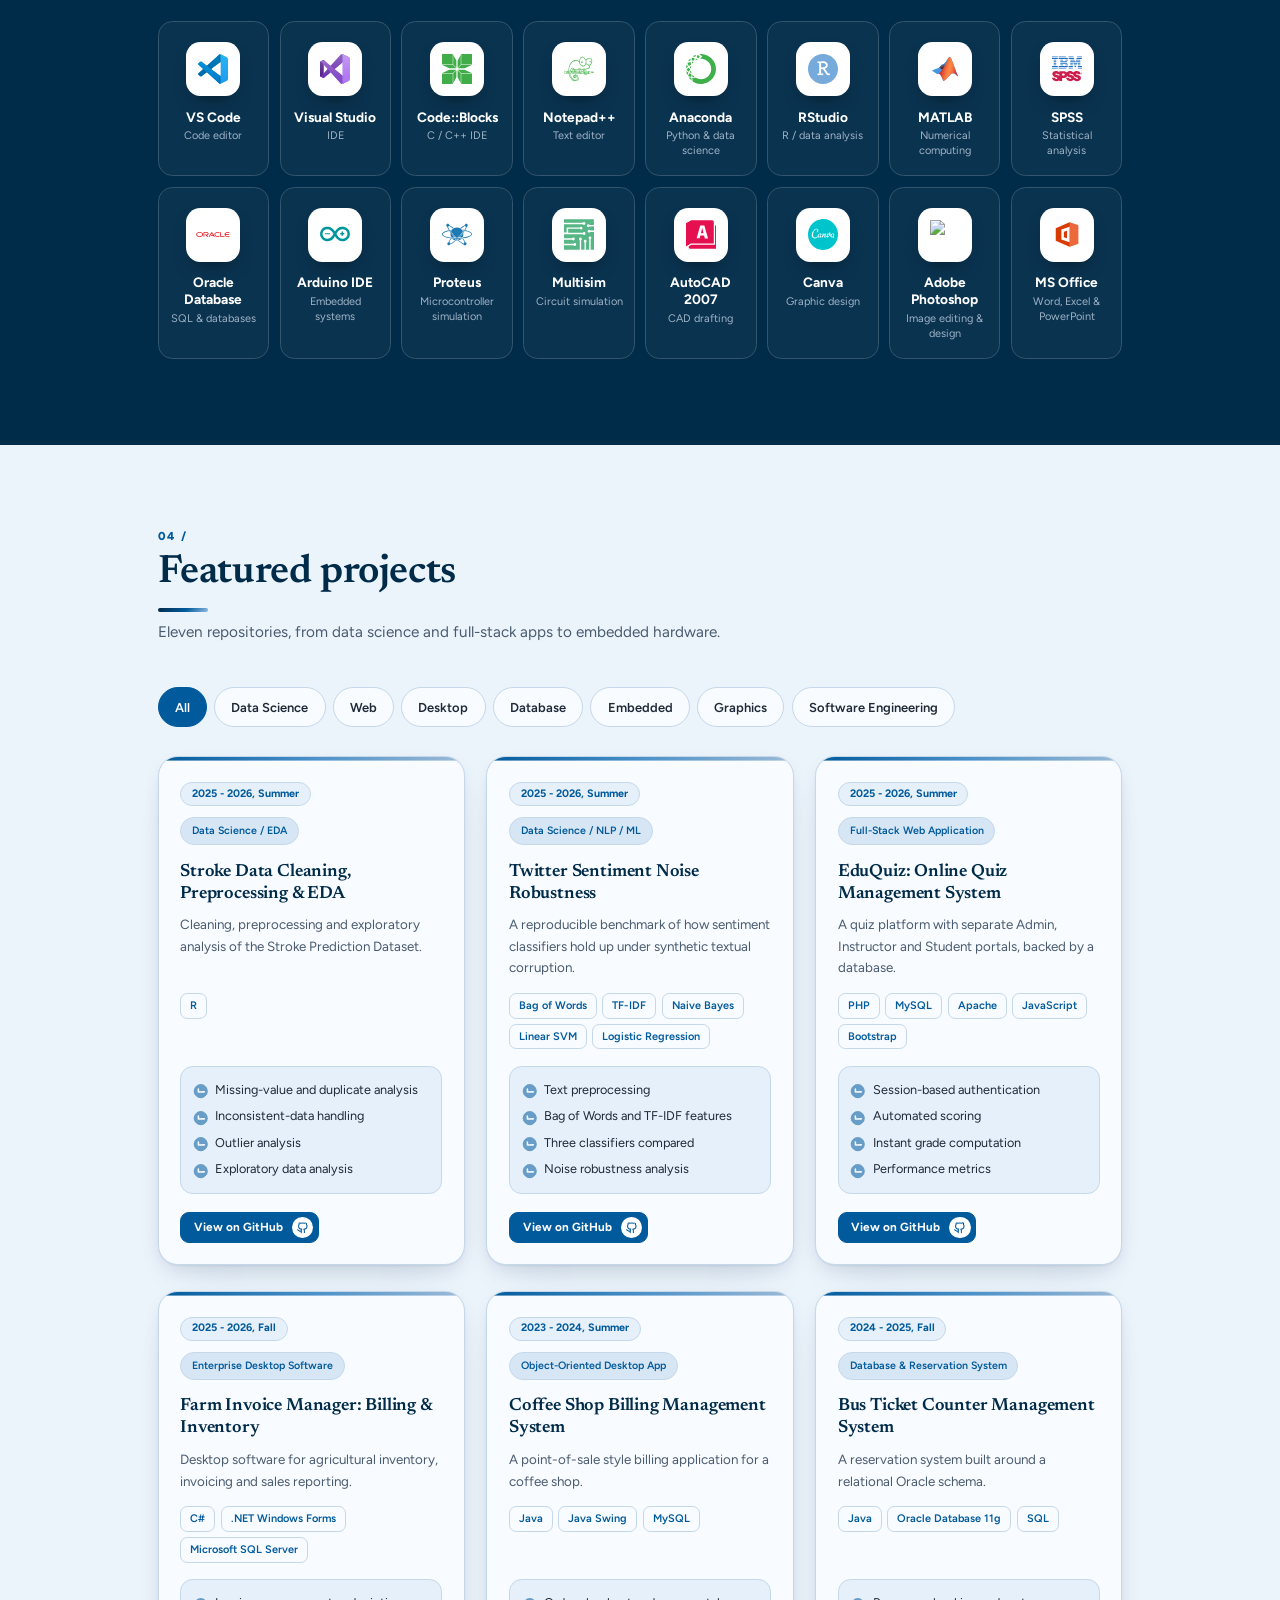
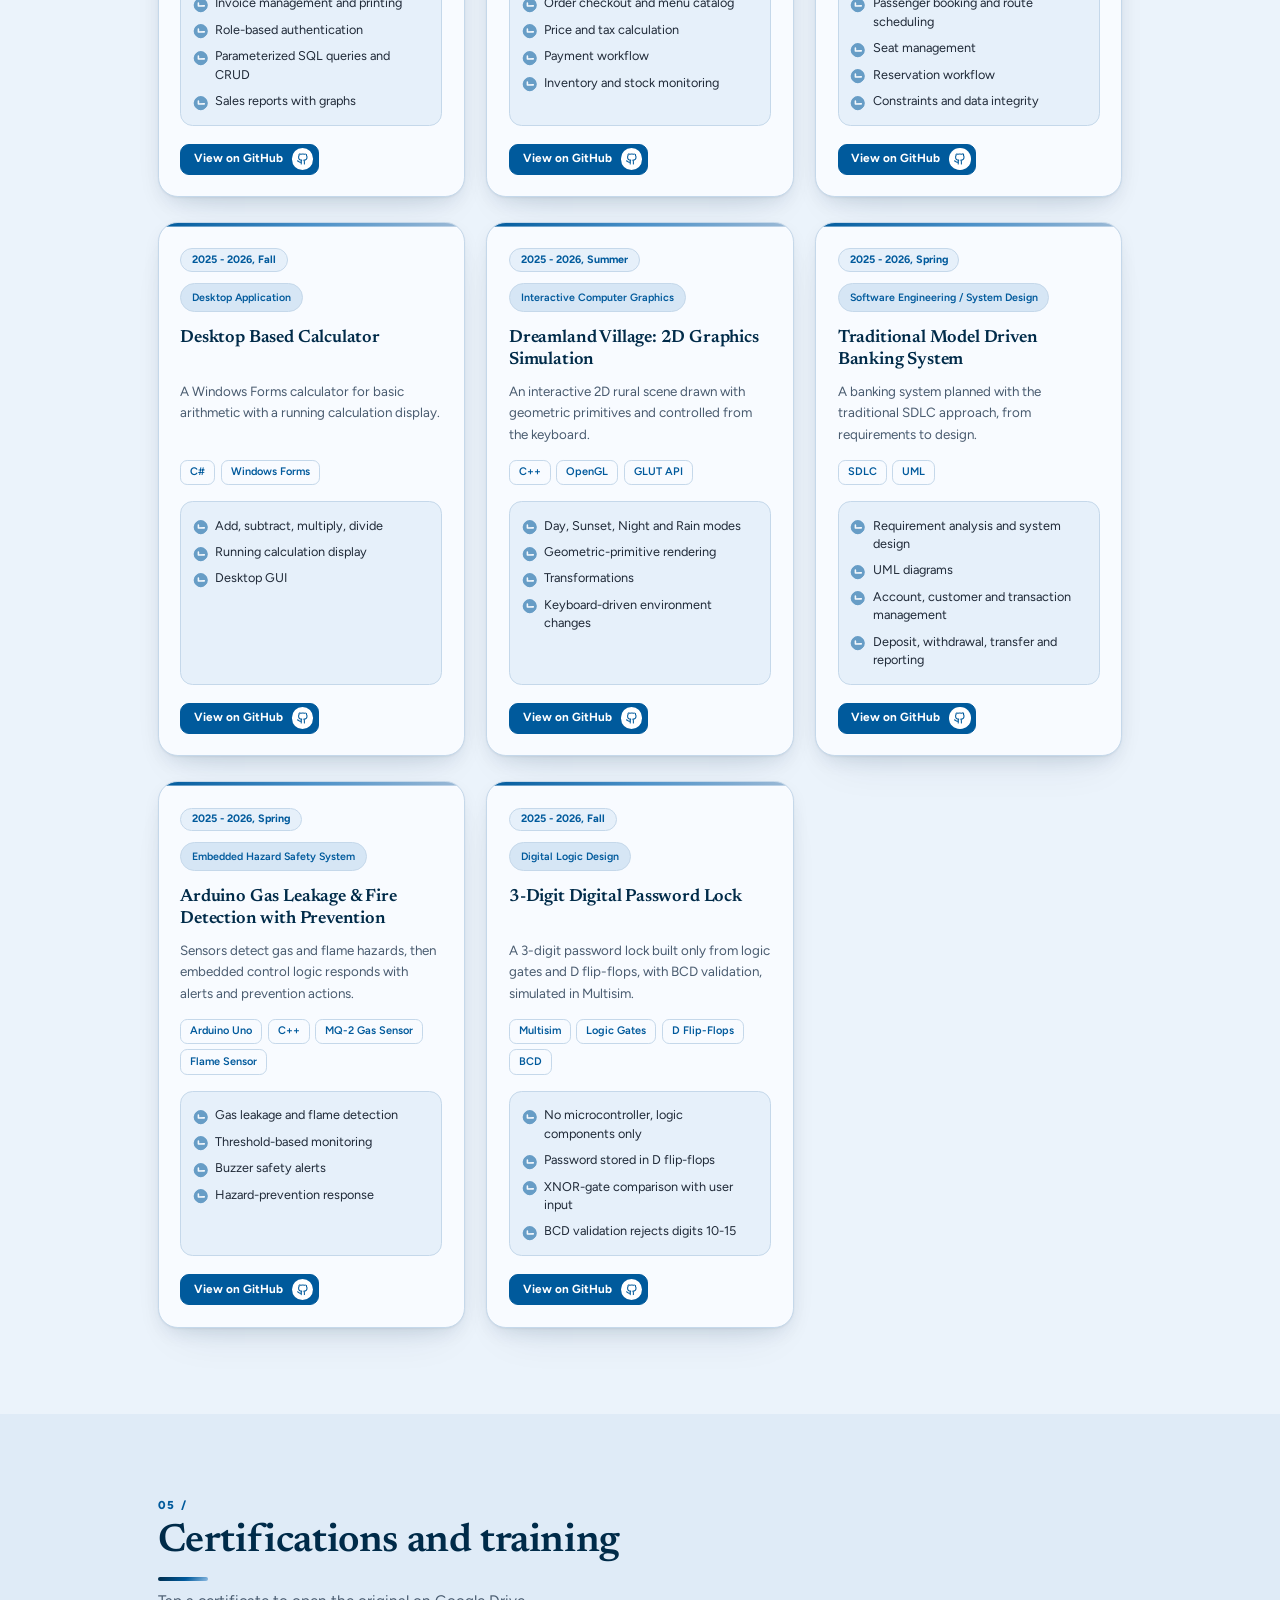
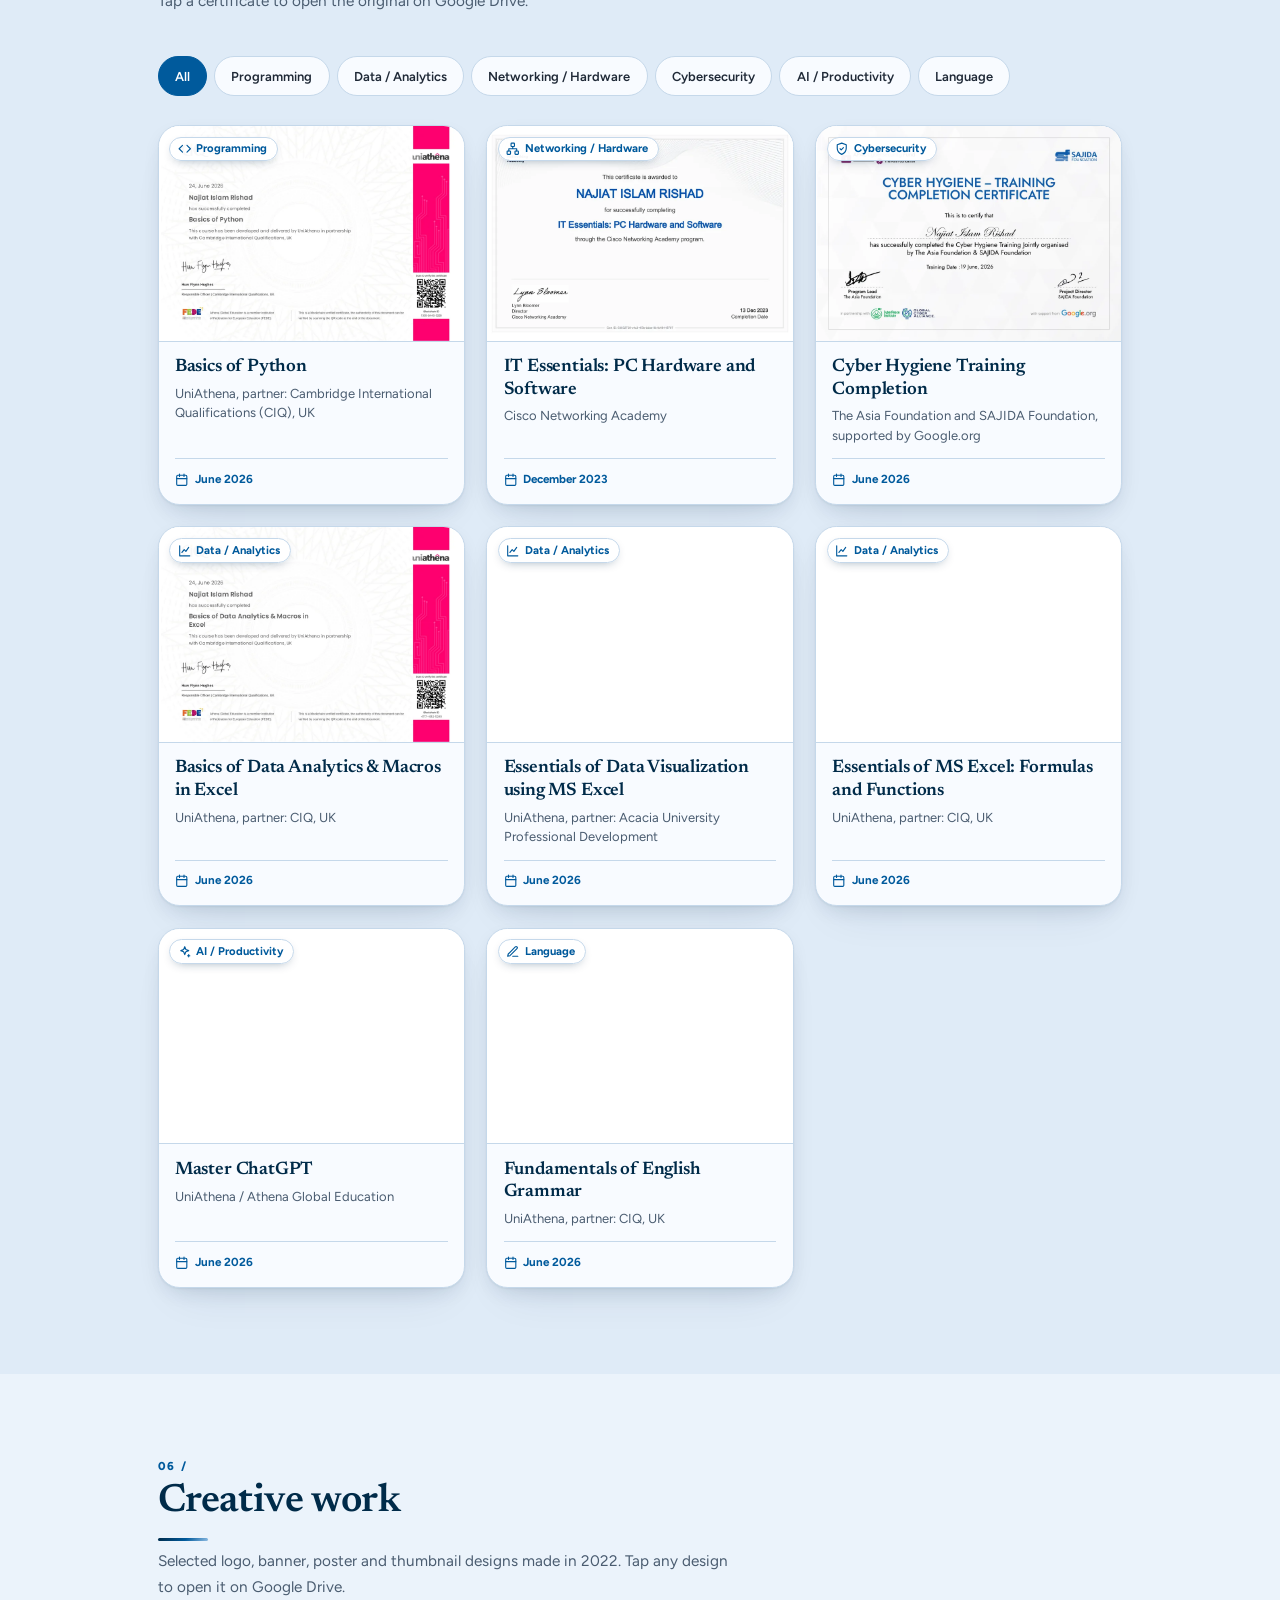
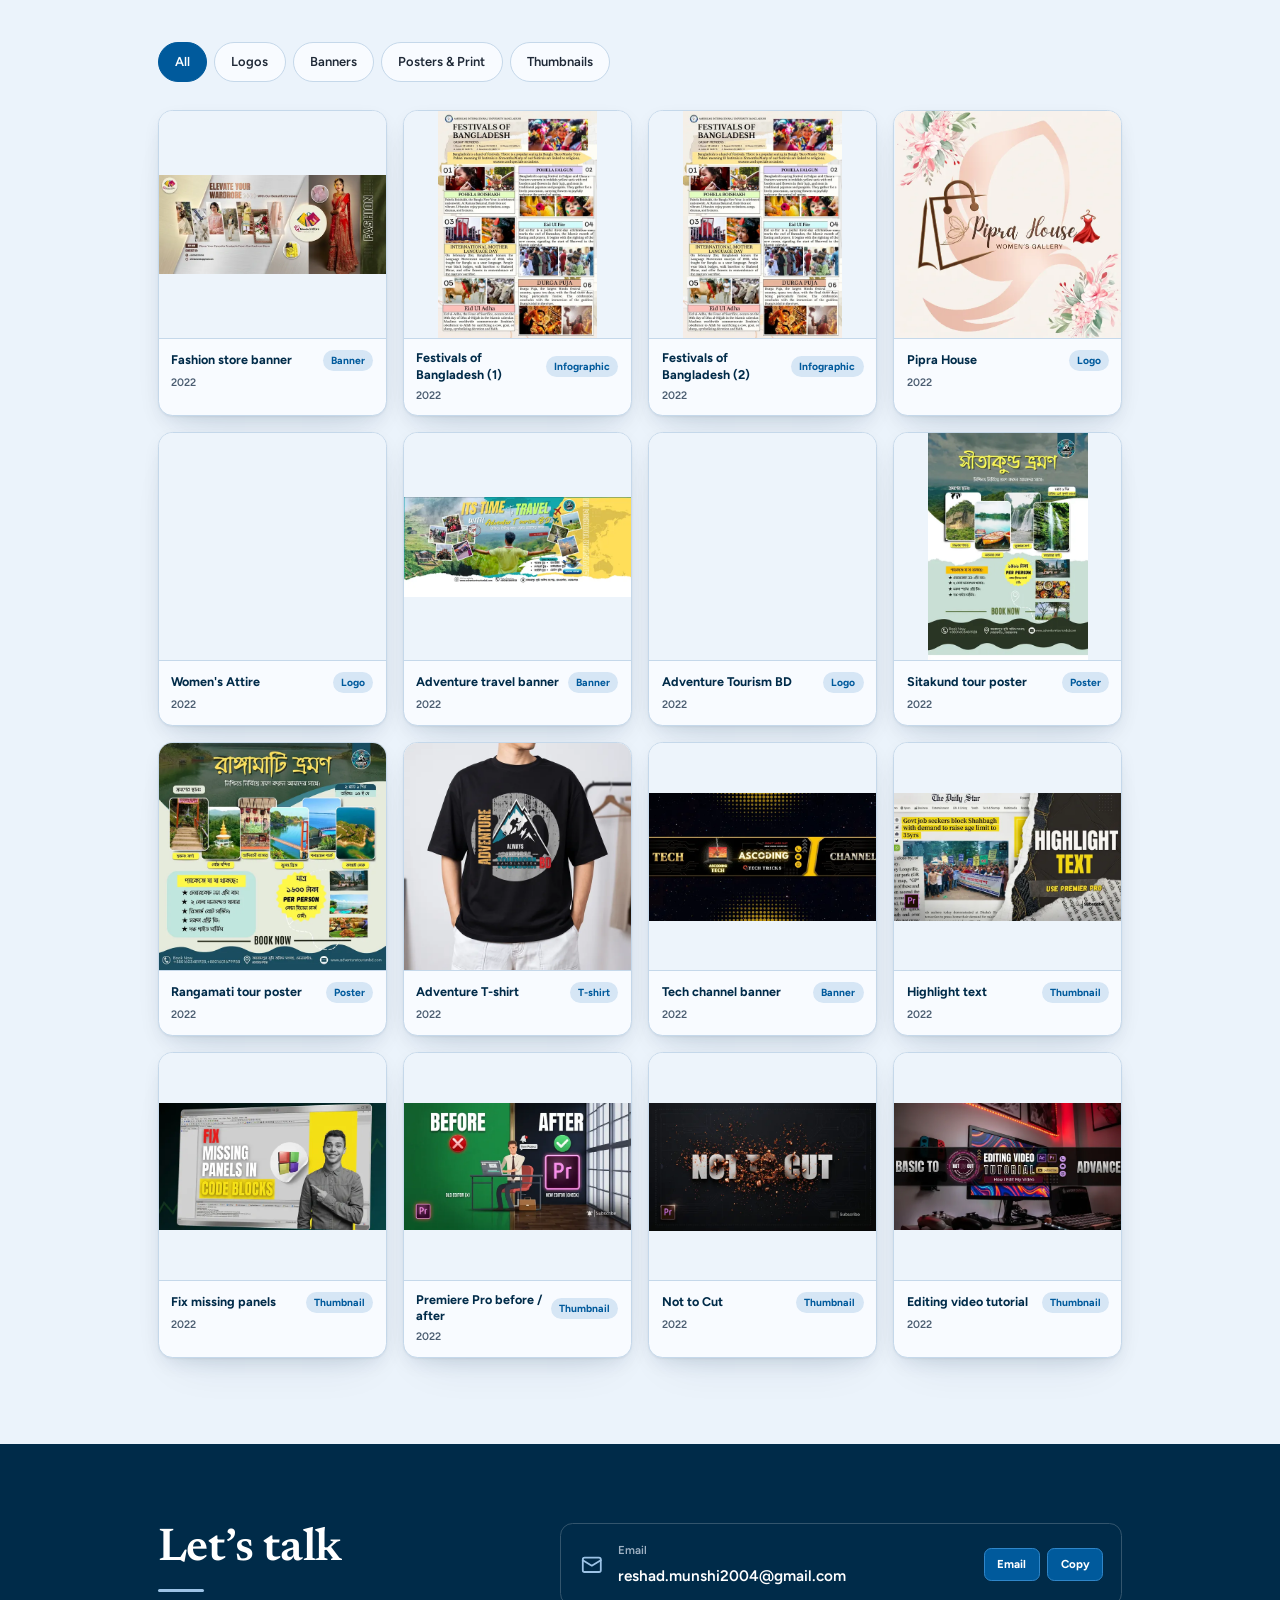
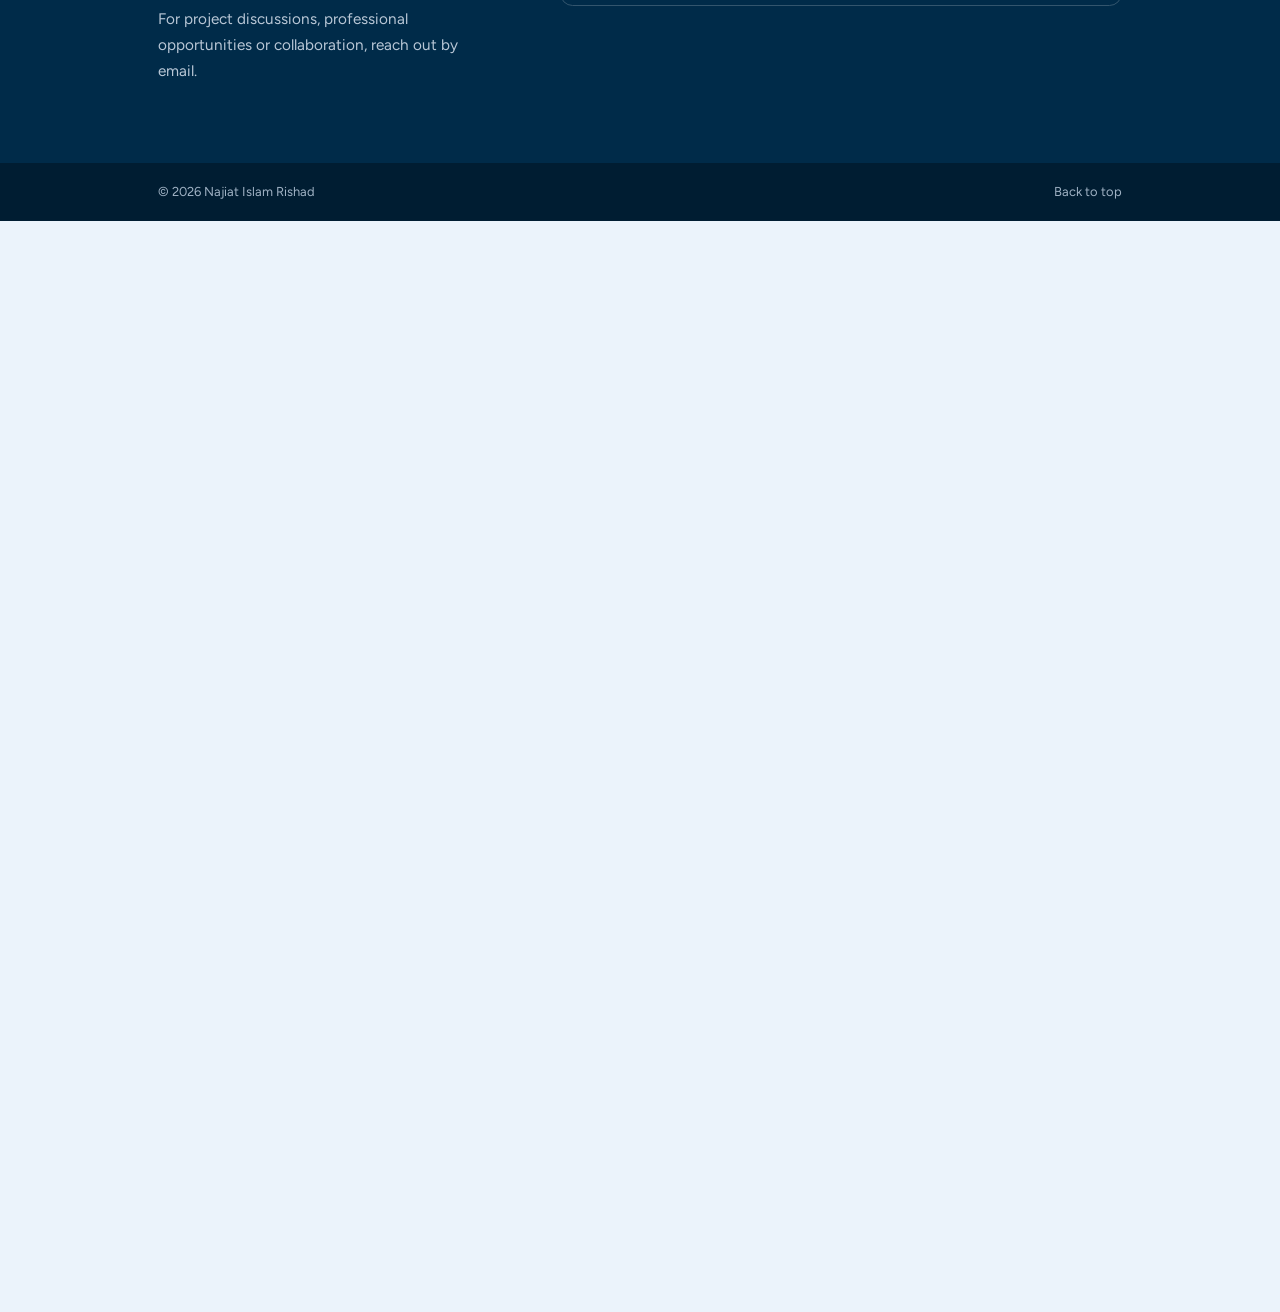
==== commit 181569ee: "Update portfolio: new graphics, Drive links, 90% desktop zoom, optimized images" ====
--- a/index.html
+++ b/index.html
@@ -28,12 +28,12 @@
 <link href="https://munshi-rishad.github.io/najiat-rishad-portfolio/" rel="canonical"/>
 <link href="assets/icons/favicon.svg" rel="icon" type="image/svg+xml"/>
 <link href="assets/icons/apple-touch-icon.png" rel="apple-touch-icon"/>
-<link as="image" href="assets/images/campus/campus-1.webp" rel="preload" type="image/webp"/>
+<link as="image" href="assets/images/profile/profile-1.webp" fetchpriority="high" rel="preload" type="image/webp"/>
 <script>document.documentElement.classList.add('js')</script>
 <script type="application/ld+json">{"@context": "https://schema.org", "@type": "Person", "name": "Najiat Islam Rishad", "sameAs": ["https://github.com/munshi-rishad"], "alumniOf": {"@type": "CollegeOrUniversity", "name": "American International University-Bangladesh"}, "knowsAbout": ["Software engineering", "Relational databases", "Data science", "Embedded systems"]}</script>
 <link as="font" crossorigin="" href="assets/fonts/figtree-latin.woff2" rel="preload" type="font/woff2"/><link as="font" crossorigin="" href="assets/fonts/newsreader-600.woff2" rel="preload" type="font/woff2"/><link href="assets/css/style.css" rel="stylesheet"/>
 </head>
-<body>
+<body class="z90">
 <a class="skip" href="#main">Skip to content</a>
 <svg aria-hidden="true" style="display:none" xmlns="http://www.w3.org/2000/svg">
 <symbol id="i-cap" viewbox="0 0 24 24"><path d="M22 10 12 5 2 10l10 5z"></path><path d="M6 12v5c3 2.4 9 2.4 12 0v-5"></path><path d="M22 10v6"></path></symbol>
@@ -90,9 +90,9 @@
 <div aria-hidden="true" class="portrait-orbit orbit-one"></div>
 <div aria-hidden="true" class="portrait-orbit orbit-two"></div>
 <div class="portrait-card">
-<div class="pslides" data-slides="campus-1,campus-2,campus-3">
-<img alt="Portrait of Najiat Islam Rishad" class="slide on" decoding="async" fetchpriority="high" height="800" src="assets/images/campus/campus-1.webp" width="600"/>
-<img alt="" aria-hidden="true" class="slide" decoding="async" height="800" src="assets/images/campus/campus-2.webp" width="600"/>
+<div class="pslides" data-slides="profile-1,profile-2,profile-3">
+<img alt="Portrait of Najiat Islam Rishad" class="slide on" decoding="async" fetchpriority="high" height="960" src="assets/images/profile/profile-1.webp" width="720"/>
+<img alt="" aria-hidden="true" class="slide" decoding="async" height="960" src="assets/images/profile/profile-2.webp" width="720"/>
 </div>
 </div>
 <span class="portrait-chip chip-code">&lt;/&gt;</span>
@@ -130,43 +130,45 @@
 <div class="wrap">
 <div class="sec-head"><h2 id="skills-h">Technical skills</h2><p>Tools I use across software, data, hardware and design.</p></div>
 <ul class="grid skills" data-stagger=""><li class="card"><div class="skill-head"><span class="ico"><svg aria-hidden="true" class="i"><use href="#i-code"></use></svg></span><h3>Programming</h3></div>
-<ul class="chips"><li class="chip"><img src="assets/icons/skills/c.svg" alt="" width="16" height="16" loading="lazy" decoding="async">C</li><li class="chip"><img src="assets/icons/skills/cplusplus.svg" alt="" width="16" height="16" loading="lazy" decoding="async">C++</li><li class="chip"><img src="assets/icons/skills/csharp.svg" alt="" width="16" height="16" loading="lazy" decoding="async">C#</li><li class="chip"><img src="assets/icons/skills/java.svg" alt="" width="16" height="16" loading="lazy" decoding="async">Java</li><li class="chip"><img src="assets/icons/skills/php.svg" alt="" width="16" height="16" loading="lazy" decoding="async">PHP</li><li class="chip"><img src="assets/icons/skills/r.svg" alt="" width="16" height="16" loading="lazy" decoding="async">R</li><li class="chip"><img src="assets/icons/skills/javascript.svg" alt="" width="16" height="16" loading="lazy" decoding="async">JavaScript</li><li class="chip"><img src="assets/icons/skills/microsoftsqlserver.svg" alt="" width="16" height="16" loading="lazy" decoding="async">SQL</li></ul></li>
+<ul class="chips"><li class="chip"><img src="assets/icons/c.svg" alt="" width="16" height="16" loading="lazy" decoding="async">C</li><li class="chip"><img src="assets/icons/cplusplus.svg" alt="" width="16" height="16" loading="lazy" decoding="async">C++</li><li class="chip"><img src="assets/icons/csharp.svg" alt="" width="16" height="16" loading="lazy" decoding="async">C#</li><li class="chip"><img src="assets/icons/java.svg" alt="" width="16" height="16" loading="lazy" decoding="async">Java</li><li class="chip"><img src="assets/icons/php.svg" alt="" width="16" height="16" loading="lazy" decoding="async">PHP</li><li class="chip"><img src="assets/icons/r.svg" alt="" width="16" height="16" loading="lazy" decoding="async">R</li><li class="chip"><img src="assets/icons/javascript.svg" alt="" width="16" height="16" loading="lazy" decoding="async">JavaScript</li><li class="chip"><img src="assets/icons/microsoftsqlserver.svg" alt="" width="16" height="16" loading="lazy" decoding="async">SQL</li></ul></li>
 <li class="card"><div class="skill-head"><span class="ico"><svg aria-hidden="true" class="i"><use href="#i-globe"></use></svg></span><h3>Web</h3></div>
-<ul class="chips"><li class="chip"><img src="assets/icons/skills/html5.svg" alt="" width="16" height="16" loading="lazy" decoding="async">HTML5</li><li class="chip"><img src="assets/icons/skills/css3.svg" alt="" width="16" height="16" loading="lazy" decoding="async">CSS3</li><li class="chip"><img src="assets/icons/skills/javascript.svg" alt="" width="16" height="16" loading="lazy" decoding="async">JavaScript</li><li class="chip"><img src="assets/icons/skills/php.svg" alt="" width="16" height="16" loading="lazy" decoding="async">PHP</li></ul></li>
+<ul class="chips"><li class="chip"><img src="assets/icons/html5.svg" alt="" width="16" height="16" loading="lazy" decoding="async">HTML5</li><li class="chip"><img src="assets/icons/css3.svg" alt="" width="16" height="16" loading="lazy" decoding="async">CSS3</li><li class="chip"><img src="assets/icons/javascript.svg" alt="" width="16" height="16" loading="lazy" decoding="async">JavaScript</li><li class="chip"><img src="assets/icons/php.svg" alt="" width="16" height="16" loading="lazy" decoding="async">PHP</li></ul></li>
 <li class="card"><div class="skill-head"><span class="ico"><svg aria-hidden="true" class="i"><use href="#i-monitor"></use></svg></span><h3>Desktop development</h3></div>
-<ul class="chips"><li class="chip"><img src="assets/icons/skills/dotnetcore.svg" alt="" width="16" height="16" loading="lazy" decoding="async">.NET Windows Forms</li><li class="chip"><img src="assets/icons/skills/java.svg" alt="" width="16" height="16" loading="lazy" decoding="async">Java Swing</li></ul></li>
+<ul class="chips"><li class="chip"><img src="assets/icons/dotnetcore.svg" alt="" width="16" height="16" loading="lazy" decoding="async">.NET Windows Forms</li><li class="chip"><img src="assets/icons/java.svg" alt="" width="16" height="16" loading="lazy" decoding="async">Java Swing</li></ul></li>
 <li class="card"><div class="skill-head"><span class="ico"><svg aria-hidden="true" class="i"><use href="#i-db"></use></svg></span><h3>Database</h3></div>
-<ul class="chips"><li class="chip"><img src="assets/icons/skills/mysql.svg" alt="" width="16" height="16" loading="lazy" decoding="async">MySQL</li><li class="chip"><img src="assets/icons/skills/microsoftsqlserver.svg" alt="" width="16" height="16" loading="lazy" decoding="async">Microsoft SQL Server</li><li class="chip"><img src="assets/icons/skills/oracle.svg" alt="" width="16" height="16" loading="lazy" decoding="async">Oracle Database</li></ul></li>
+<ul class="chips"><li class="chip"><img src="assets/icons/mysql.svg" alt="" width="16" height="16" loading="lazy" decoding="async">MySQL</li><li class="chip"><img src="assets/icons/microsoftsqlserver.svg" alt="" width="16" height="16" loading="lazy" decoding="async">Microsoft SQL Server</li><li class="chip"><img src="assets/icons/oracle.svg" alt="" width="16" height="16" loading="lazy" decoding="async">Oracle Database</li></ul></li>
 <li class="card"><div class="skill-head"><span class="ico"><svg aria-hidden="true" class="i"><use href="#i-chart"></use></svg></span><h3>Data science</h3></div>
-<ul class="chips"><li class="chip"><img src="assets/icons/skills/r.svg" alt="" width="16" height="16" loading="lazy" decoding="async">R</li><li class="chip"><img src="assets/icons/skills/rstudio.svg" alt="" width="16" height="16" loading="lazy" decoding="async">RStudio</li></ul></li>
+<ul class="chips"><li class="chip"><img src="assets/icons/r.svg" alt="" width="16" height="16" loading="lazy" decoding="async">R</li><li class="chip"><img src="assets/icons/rstudio.svg" alt="" width="16" height="16" loading="lazy" decoding="async">RStudio</li></ul></li>
 <li class="card"><div class="skill-head"><span class="ico"><svg aria-hidden="true" class="i"><use href="#i-chip"></use></svg></span><h3>Embedded / microcontroller</h3></div>
-<ul class="chips"><li class="chip"><img src="assets/icons/skills/arduino.svg" alt="" width="16" height="16" loading="lazy" decoding="async">Arduino IDE</li></ul></li>
+<ul class="chips"><li class="chip"><img src="assets/icons/arduino.svg" alt="" width="16" height="16" loading="lazy" decoding="async">Arduino IDE</li></ul></li>
 <li class="card"><div class="skill-head"><span class="ico"><svg aria-hidden="true" class="i"><use href="#i-cube"></use></svg></span><h3>Graphics</h3></div>
-<ul class="chips"><li class="chip"><img src="assets/icons/skills/opengl.svg" alt="" width="16" height="16" loading="lazy" decoding="async">OpenGL</li></ul></li>
+<ul class="chips"><li class="chip"><img src="assets/icons/opengl.svg" alt="" width="16" height="16" loading="lazy" decoding="async">OpenGL</li></ul></li>
 <li class="card"><div class="skill-head"><span class="ico"><svg aria-hidden="true" class="i"><use href="#i-branch"></use></svg></span><h3>Developer tools</h3></div>
-<ul class="chips"><li class="chip"><img src="assets/icons/skills/git.svg" alt="" width="16" height="16" loading="lazy" decoding="async">Git</li><li class="chip"><img src="assets/icons/skills/github.svg" alt="" width="16" height="16" loading="lazy" decoding="async">GitHub</li></ul></li>
+<ul class="chips"><li class="chip"><img src="assets/icons/git.svg" alt="" width="16" height="16" loading="lazy" decoding="async">Git</li><li class="chip"><img src="assets/icons/github.svg" alt="" width="16" height="16" loading="lazy" decoding="async">GitHub</li></ul></li>
 <li class="card"><div class="skill-head"><span class="ico"><svg aria-hidden="true" class="i"><use href="#i-pen"></use></svg></span><h3>Design</h3></div>
-<ul class="chips"><li class="chip"><img src="assets/icons/skills/photoshop.svg" alt="" width="16" height="16" loading="lazy" decoding="async">Adobe Photoshop</li><li class="chip"><img src="assets/icons/skills/illustrator.svg" alt="" width="16" height="16" loading="lazy" decoding="async">Adobe Illustrator</li></ul></li></ul>
+<ul class="chips"><li class="chip"><img src="assets/icons/photoshop.svg" alt="" width="16" height="16" loading="lazy" decoding="async">Adobe Photoshop</li><li class="chip"><img src="assets/icons/illustrator.svg" alt="" width="16" height="16" loading="lazy" decoding="async">Adobe Illustrator</li></ul></li></ul>
 </div>
 </section>
 <section aria-labelledby="software-h" class="sec software" id="software">
 <div class="wrap">
 <div class="sec-head"><h2 id="software-h">Software I use</h2><p>Tools I am comfortable working with, from coding and databases to circuits, statistics and CAD.</p></div>
 <ul class="soft-grid" data-stagger="">
-<li class="soft"><span class="soft-ico"><img alt="" decoding="async" height="34" loading="lazy" src="assets/icons/software/vscode.svg" width="34"/></span><strong>VS Code</strong><small>Code editor</small></li>
-<li class="soft"><span class="soft-ico"><img alt="" decoding="async" height="34" loading="lazy" src="assets/icons/software/visualstudio.svg" width="34"/></span><strong>Visual Studio</strong><small>IDE</small></li>
-<li class="soft"><span class="soft-ico"><img alt="" decoding="async" height="34" loading="lazy" src="assets/icons/software/codeblocks.svg" width="34"/></span><strong>Code::Blocks</strong><small>C / C++ IDE</small></li>
-<li class="soft"><span class="soft-ico"><img alt="" decoding="async" height="34" loading="lazy" src="assets/icons/software/notepadplusplus.svg" width="34"/></span><strong>Notepad++</strong><small>Text editor</small></li>
-<li class="soft"><span class="soft-ico"><img alt="" decoding="async" height="34" loading="lazy" src="assets/icons/software/anaconda.svg" width="34"/></span><strong>Anaconda</strong><small>Python &amp; data science</small></li>
-<li class="soft"><span class="soft-ico"><img alt="" decoding="async" height="34" loading="lazy" src="assets/icons/software/rstudio.svg" width="34"/></span><strong>RStudio</strong><small>R / data analysis</small></li>
-<li class="soft"><span class="soft-ico"><img alt="" decoding="async" height="34" loading="lazy" src="assets/icons/software/matlab.svg" width="34"/></span><strong>MATLAB</strong><small>Numerical computing</small></li>
-<li class="soft"><span class="soft-ico"><img alt="" decoding="async" height="34" loading="lazy" src="assets/icons/software/spss.svg" width="34"/></span><strong>SPSS</strong><small>Statistical analysis</small></li>
-<li class="soft"><span class="soft-ico"><img alt="" decoding="async" height="34" loading="lazy" src="assets/icons/software/oracle.svg" width="34"/></span><strong>Oracle Database</strong><small>SQL &amp; databases</small></li>
-<li class="soft"><span class="soft-ico"><img alt="" decoding="async" height="34" loading="lazy" src="assets/icons/software/arduino.svg" width="34"/></span><strong>Arduino IDE</strong><small>Embedded systems</small></li>
-<li class="soft"><span class="soft-ico"><img alt="" decoding="async" height="34" loading="lazy" src="assets/icons/software/proteus.svg" width="34"/></span><strong>Proteus</strong><small>Microcontroller simulation</small></li>
-<li class="soft"><span class="soft-ico"><img alt="" decoding="async" height="34" loading="lazy" src="assets/icons/software/multisim.svg" width="34"/></span><strong>Multisim</strong><small>Circuit simulation</small></li>
-<li class="soft"><span class="soft-ico"><img alt="" decoding="async" height="34" loading="lazy" src="assets/icons/software/autocad.svg" width="34"/></span><strong>AutoCAD 2007</strong><small>CAD drafting</small></li>
-<li class="soft"><span class="soft-ico"><img alt="" decoding="async" height="34" loading="lazy" src="assets/icons/software/canva.svg" width="34"/></span><strong>Canva</strong><small>Graphic design</small></li>
+<li class="soft"><span class="soft-ico"><img alt="" decoding="async" height="34" loading="lazy" src="assets/icons/vscode.svg" width="34"/></span><strong>VS Code</strong><small>Code editor</small></li>
+<li class="soft"><span class="soft-ico"><img alt="" decoding="async" height="34" loading="lazy" src="assets/icons/visualstudio.svg" width="34"/></span><strong>Visual Studio</strong><small>IDE</small></li>
+<li class="soft"><span class="soft-ico"><img alt="" decoding="async" height="34" loading="lazy" src="assets/icons/codeblocks.svg" width="34"/></span><strong>Code::Blocks</strong><small>C / C++ IDE</small></li>
+<li class="soft"><span class="soft-ico"><img alt="" decoding="async" height="34" loading="lazy" src="assets/icons/notepadplusplus.svg" width="34"/></span><strong>Notepad++</strong><small>Text editor</small></li>
+<li class="soft"><span class="soft-ico"><img alt="" decoding="async" height="34" loading="lazy" src="assets/icons/anaconda.svg" width="34"/></span><strong>Anaconda</strong><small>Python &amp; data science</small></li>
+<li class="soft"><span class="soft-ico"><img alt="" decoding="async" height="34" loading="lazy" src="assets/icons/rstudio.svg" width="34"/></span><strong>RStudio</strong><small>R / data analysis</small></li>
+<li class="soft"><span class="soft-ico"><img alt="" decoding="async" height="34" loading="lazy" src="assets/icons/matlab.svg" width="34"/></span><strong>MATLAB</strong><small>Numerical computing</small></li>
+<li class="soft"><span class="soft-ico"><img alt="" decoding="async" height="34" loading="lazy" src="assets/icons/spss.svg" width="34"/></span><strong>SPSS</strong><small>Statistical analysis</small></li>
+<li class="soft"><span class="soft-ico"><img alt="" decoding="async" height="34" loading="lazy" src="assets/icons/oracle.svg" width="34"/></span><strong>Oracle Database</strong><small>SQL &amp; databases</small></li>
+<li class="soft"><span class="soft-ico"><img alt="" decoding="async" height="34" loading="lazy" src="assets/icons/arduino.svg" width="34"/></span><strong>Arduino IDE</strong><small>Embedded systems</small></li>
+<li class="soft"><span class="soft-ico"><img alt="" decoding="async" height="34" loading="lazy" src="assets/icons/proteus.svg" width="34"/></span><strong>Proteus</strong><small>Microcontroller simulation</small></li>
+<li class="soft"><span class="soft-ico"><img alt="" decoding="async" height="34" loading="lazy" src="assets/icons/multisim.svg" width="34"/></span><strong>Multisim</strong><small>Circuit simulation</small></li>
+<li class="soft"><span class="soft-ico"><img alt="" decoding="async" height="34" loading="lazy" src="assets/icons/autocad.svg" width="34"/></span><strong>AutoCAD 2007</strong><small>CAD drafting</small></li>
+<li class="soft"><span class="soft-ico"><img alt="" decoding="async" height="34" loading="lazy" src="assets/icons/canva.svg" width="34"/></span><strong>Canva</strong><small>Graphic design</small></li>
+<li class="soft"><span class="soft-ico"><img alt="" decoding="async" height="34" loading="lazy" src="assets/icons/photoshop.svg" width="34"/></span><strong>Adobe Photoshop</strong><small>Image editing &amp; design</small></li>
+<li class="soft"><span class="soft-ico"><img alt="" decoding="async" height="34" loading="lazy" src="assets/icons/msoffice.svg" width="34"/></span><strong>MS Office</strong><small>Word, Excel &amp; PowerPoint</small></li>
 </ul>
 </div>
 </section>
@@ -211,37 +213,40 @@
 </section>
 <section aria-labelledby="cert-h" class="sec alt" id="certificates">
 <div class="wrap">
-<div class="sec-head"><h2 id="cert-h">Certifications and training</h2><p>Tap a certificate to open the original PDF.</p></div>
+<div class="sec-head"><h2 id="cert-h">Certifications and training</h2><p>Tap a certificate to open the original on Google Drive.</p></div>
 <div aria-label="Filter certificates by category" class="filters" data-target=".cert" role="group"><button aria-pressed="true" data-filter="all" type="button">All</button><button aria-pressed="false" data-filter="prog" type="button">Programming</button><button aria-pressed="false" data-filter="data" type="button">Data / Analytics</button><button aria-pressed="false" data-filter="net" type="button">Networking / Hardware</button><button aria-pressed="false" data-filter="cyber" type="button">Cybersecurity</button><button aria-pressed="false" data-filter="ai" type="button">AI / Productivity</button><button aria-pressed="false" data-filter="lang" type="button">Language</button></div><p class="sr" role="status"></p>
-<div class="grid certs" data-stagger=""><article class="card cert" data-cat="prog"><a aria-label="Open Basics of Python certificate PDF" class="cert-media" href="assets/docs/certificates/basics-python.pdf" rel="noopener noreferrer" target="_blank"><img alt="Basics of Python certificate" decoding="async" loading="lazy" src="assets/images/certificates/basics-python.webp"/><span class="cert-tag"><svg aria-hidden="true" class="i"><use href="#i-code"></use></svg>Programming</span><span aria-hidden="true" class="cert-open"><svg class="i"><use href="#i-ext"></use></svg></span></a><div class="cert-body"><h3>Basics of Python</h3><p class="by">UniAthena, partner: Cambridge International Qualifications (CIQ), UK</p><span class="date"><svg aria-hidden="true" class="i"><use href="#i-cal"></use></svg>June 2026</span></div></article>
-<article class="card cert" data-cat="net"><a aria-label="Open IT Essentials: PC Hardware and Software certificate PDF" class="cert-media" href="assets/docs/certificates/pc-hardware-software.pdf" rel="noopener noreferrer" target="_blank"><img alt="IT Essentials: PC Hardware and Software certificate" decoding="async" loading="lazy" src="assets/images/certificates/pc-hardware-software.webp"/><span class="cert-tag"><svg aria-hidden="true" class="i"><use href="#i-net"></use></svg>Networking / Hardware</span><span aria-hidden="true" class="cert-open"><svg class="i"><use href="#i-ext"></use></svg></span></a><div class="cert-body"><h3>IT Essentials: PC Hardware and Software</h3><p class="by">Cisco Networking Academy</p><span class="date"><svg aria-hidden="true" class="i"><use href="#i-cal"></use></svg>December 2023</span></div></article>
-<article class="card cert" data-cat="cyber"><a aria-label="Open Cyber Hygiene Training Completion certificate PDF" class="cert-media" href="assets/docs/certificates/cyber-hygiene.pdf" rel="noopener noreferrer" target="_blank"><img alt="Cyber Hygiene Training Completion certificate" decoding="async" loading="lazy" src="assets/images/certificates/cyber-hygiene.webp"/><span class="cert-tag"><svg aria-hidden="true" class="i"><use href="#i-shield"></use></svg>Cybersecurity</span><span aria-hidden="true" class="cert-open"><svg class="i"><use href="#i-ext"></use></svg></span></a><div class="cert-body"><h3>Cyber Hygiene Training Completion</h3><p class="by">The Asia Foundation and SAJIDA Foundation, supported by Google.org</p><span class="date"><svg aria-hidden="true" class="i"><use href="#i-cal"></use></svg>June 2026</span></div></article>
-<article class="card cert" data-cat="data"><a aria-label="Open Basics of Data Analytics &amp; Macros in Excel certificate PDF" class="cert-media" href="assets/docs/certificates/data-analytics-macros.pdf" rel="noopener noreferrer" target="_blank"><img alt="Basics of Data Analytics and Macros in Excel certificate" decoding="async" loading="lazy" src="assets/images/certificates/data-analytics-macros.webp"/><span class="cert-tag"><svg aria-hidden="true" class="i"><use href="#i-chart"></use></svg>Data / Analytics</span><span aria-hidden="true" class="cert-open"><svg class="i"><use href="#i-ext"></use></svg></span></a><div class="cert-body"><h3>Basics of Data Analytics &amp; Macros in Excel</h3><p class="by">UniAthena, partner: CIQ, UK</p><span class="date"><svg aria-hidden="true" class="i"><use href="#i-cal"></use></svg>June 2026</span></div></article>
-<article class="card cert" data-cat="data"><a aria-label="Open Essentials of Data Visualization using MS Excel certificate PDF" class="cert-media" href="assets/docs/certificates/data-visualization-excel.pdf" rel="noopener noreferrer" target="_blank"><img alt="Essentials of Data Visualization using MS Excel certificate" decoding="async" loading="lazy" src="assets/images/certificates/data-visualization-excel.webp"/><span class="cert-tag"><svg aria-hidden="true" class="i"><use href="#i-chart"></use></svg>Data / Analytics</span><span aria-hidden="true" class="cert-open"><svg class="i"><use href="#i-ext"></use></svg></span></a><div class="cert-body"><h3>Essentials of Data Visualization using MS Excel</h3><p class="by">UniAthena, partner: Acacia University Professional Development</p><span class="date"><svg aria-hidden="true" class="i"><use href="#i-cal"></use></svg>June 2026</span></div></article>
-<article class="card cert" data-cat="data"><a aria-label="Open Essentials of MS Excel: Formulas and Functions certificate PDF" class="cert-media" href="assets/docs/certificates/excel-formulas-functions.pdf" rel="noopener noreferrer" target="_blank"><img alt="Essentials of MS Excel Formulas and Functions certificate" decoding="async" loading="lazy" src="assets/images/certificates/excel-formulas-functions.webp"/><span class="cert-tag"><svg aria-hidden="true" class="i"><use href="#i-chart"></use></svg>Data / Analytics</span><span aria-hidden="true" class="cert-open"><svg class="i"><use href="#i-ext"></use></svg></span></a><div class="cert-body"><h3>Essentials of MS Excel: Formulas and Functions</h3><p class="by">UniAthena, partner: CIQ, UK</p><span class="date"><svg aria-hidden="true" class="i"><use href="#i-cal"></use></svg>June 2026</span></div></article>
-<article class="card cert" data-cat="ai"><a aria-label="Open Master ChatGPT: Prompt Engineering certificate PDF" class="cert-media" href="assets/docs/certificates/master-chatgpt.pdf" rel="noopener noreferrer" target="_blank"><img alt="Master ChatGPT certificate" decoding="async" loading="lazy" src="assets/images/certificates/master-chatgpt.webp"/><span class="cert-tag"><svg aria-hidden="true" class="i"><use href="#i-spark"></use></svg>AI / Productivity</span><span aria-hidden="true" class="cert-open"><svg class="i"><use href="#i-ext"></use></svg></span></a><div class="cert-body"><h3>Master ChatGPT: Prompt Engineering</h3><p class="by">UniAthena / Athena Global Education</p><span class="date"><svg aria-hidden="true" class="i"><use href="#i-cal"></use></svg>June 2026</span></div></article>
-<article class="card cert" data-cat="lang"><a aria-label="Open Fundamentals of English Grammar certificate PDF" class="cert-media" href="assets/docs/certificates/english-grammar.pdf" rel="noopener noreferrer" target="_blank"><img alt="Fundamentals of English Grammar certificate" decoding="async" loading="lazy" src="assets/images/certificates/english-grammar.webp"/><span class="cert-tag"><svg aria-hidden="true" class="i"><use href="#i-pen"></use></svg>Language</span><span aria-hidden="true" class="cert-open"><svg class="i"><use href="#i-ext"></use></svg></span></a><div class="cert-body"><h3>Fundamentals of English Grammar</h3><p class="by">UniAthena, partner: CIQ, UK</p><span class="date"><svg aria-hidden="true" class="i"><use href="#i-cal"></use></svg>June 2026</span></div></article></div>
+<div class="grid certs" data-stagger=""><a aria-label="Open Basics of Python certificate on Google Drive" class="card cert" data-cat="prog" href="https://drive.google.com/file/d/1dZ0UYTQetmd4LicRdZw_VjBBcFjhTbZm/view?usp=drive_link" rel="noopener noreferrer" target="_blank"><div class="cert-media"><img alt="Basics of Python certificate" decoding="async" height="642" loading="lazy" src="assets/images/certificates/basics-python.webp" width="900"/><span class="cert-tag"><svg aria-hidden="true" class="i"><use href="#i-code"></use></svg>Programming</span><span aria-hidden="true" class="cert-open"><svg class="i"><use href="#i-ext"></use></svg></span></div><div class="cert-body"><h3>Basics of Python</h3><p class="by">UniAthena, partner: Cambridge International Qualifications (CIQ), UK</p><span class="date"><svg aria-hidden="true" class="i"><use href="#i-cal"></use></svg>June 2026</span></div></a>
+<a aria-label="Open IT Essentials: PC Hardware and Software certificate on Google Drive" class="card cert" data-cat="net" href="https://drive.google.com/file/d/1YfdOzki7UnrD0AA6CQtx2F7c9BHh27wI/view?usp=drive_link" rel="noopener noreferrer" target="_blank"><div class="cert-media"><img alt="IT Essentials: PC Hardware and Software certificate" decoding="async" height="642" loading="lazy" src="assets/images/certificates/pc-hardware-software.webp" width="900"/><span class="cert-tag"><svg aria-hidden="true" class="i"><use href="#i-net"></use></svg>Networking / Hardware</span><span aria-hidden="true" class="cert-open"><svg class="i"><use href="#i-ext"></use></svg></span></div><div class="cert-body"><h3>IT Essentials: PC Hardware and Software</h3><p class="by">Cisco Networking Academy</p><span class="date"><svg aria-hidden="true" class="i"><use href="#i-cal"></use></svg>December 2023</span></div></a>
+<a aria-label="Open Cyber Hygiene Training Completion certificate on Google Drive" class="card cert" data-cat="cyber" href="https://drive.google.com/file/d/1K3qudPM_a7ueVVEI6oH5XxcKPPRoQNdZ/view?usp=drive_link" rel="noopener noreferrer" target="_blank"><div class="cert-media"><img alt="Cyber Hygiene Training Completion certificate" decoding="async" height="642" loading="lazy" src="assets/images/certificates/cyber-hygiene.webp" width="900"/><span class="cert-tag"><svg aria-hidden="true" class="i"><use href="#i-shield"></use></svg>Cybersecurity</span><span aria-hidden="true" class="cert-open"><svg class="i"><use href="#i-ext"></use></svg></span></div><div class="cert-body"><h3>Cyber Hygiene Training Completion</h3><p class="by">The Asia Foundation and SAJIDA Foundation, supported by Google.org</p><span class="date"><svg aria-hidden="true" class="i"><use href="#i-cal"></use></svg>June 2026</span></div></a>
+<a aria-label="Open Basics of Data Analytics &amp; Macros in Excel certificate on Google Drive" class="card cert" data-cat="data" href="https://drive.google.com/file/d/1WzuCswb-vLmQJ3kSLRZSIyvYM3naZhkA/view?usp=drive_link" rel="noopener noreferrer" target="_blank"><div class="cert-media"><img alt="Basics of Data Analytics and Macros in Excel certificate" decoding="async" height="642" loading="lazy" src="assets/images/certificates/data-analytics-macros.webp" width="900"/><span class="cert-tag"><svg aria-hidden="true" class="i"><use href="#i-chart"></use></svg>Data / Analytics</span><span aria-hidden="true" class="cert-open"><svg class="i"><use href="#i-ext"></use></svg></span></div><div class="cert-body"><h3>Basics of Data Analytics &amp; Macros in Excel</h3><p class="by">UniAthena, partner: CIQ, UK</p><span class="date"><svg aria-hidden="true" class="i"><use href="#i-cal"></use></svg>June 2026</span></div></a>
+<a aria-label="Open Essentials of Data Visualization using MS Excel certificate on Google Drive" class="card cert" data-cat="data" href="https://drive.google.com/file/d/1PlQrp2sCqvC6AMv-jyV_uwnV6Sm3mLPD/view?usp=drive_link" rel="noopener noreferrer" target="_blank"><div class="cert-media"><img alt="Essentials of Data Visualization using MS Excel certificate" decoding="async" height="642" loading="lazy" src="assets/images/certificates/data-visualization-excel.webp" width="900"/><span class="cert-tag"><svg aria-hidden="true" class="i"><use href="#i-chart"></use></svg>Data / Analytics</span><span aria-hidden="true" class="cert-open"><svg class="i"><use href="#i-ext"></use></svg></span></div><div class="cert-body"><h3>Essentials of Data Visualization using MS Excel</h3><p class="by">UniAthena, partner: Acacia University Professional Development</p><span class="date"><svg aria-hidden="true" class="i"><use href="#i-cal"></use></svg>June 2026</span></div></a>
+<a aria-label="Open Essentials of MS Excel: Formulas and Functions certificate on Google Drive" class="card cert" data-cat="data" href="https://drive.google.com/file/d/1OwjOLpMfz-PIDQDfwsnFAQ7v5cDMSAbh/view?usp=drive_link" rel="noopener noreferrer" target="_blank"><div class="cert-media"><img alt="Essentials of MS Excel Formulas and Functions certificate" decoding="async" height="642" loading="lazy" src="assets/images/certificates/excel-formulas-functions.webp" width="900"/><span class="cert-tag"><svg aria-hidden="true" class="i"><use href="#i-chart"></use></svg>Data / Analytics</span><span aria-hidden="true" class="cert-open"><svg class="i"><use href="#i-ext"></use></svg></span></div><div class="cert-body"><h3>Essentials of MS Excel: Formulas and Functions</h3><p class="by">UniAthena, partner: CIQ, UK</p><span class="date"><svg aria-hidden="true" class="i"><use href="#i-cal"></use></svg>June 2026</span></div></a>
+<a aria-label="Open Master ChatGPT certificate on Google Drive" class="card cert" data-cat="ai" href="https://drive.google.com/file/d/15WGD2FgrSv1D6qF3az_34_F6EDP6gvtJ/view?usp=drive_link" rel="noopener noreferrer" target="_blank"><div class="cert-media"><img alt="Master ChatGPT certificate" decoding="async" height="642" loading="lazy" src="assets/images/certificates/master-chatgpt.webp" width="900"/><span class="cert-tag"><svg aria-hidden="true" class="i"><use href="#i-spark"></use></svg>AI / Productivity</span><span aria-hidden="true" class="cert-open"><svg class="i"><use href="#i-ext"></use></svg></span></div><div class="cert-body"><h3>Master ChatGPT</h3><p class="by">UniAthena / Athena Global Education</p><span class="date"><svg aria-hidden="true" class="i"><use href="#i-cal"></use></svg>June 2026</span></div></a>
+<a aria-label="Open Fundamentals of English Grammar certificate on Google Drive" class="card cert" data-cat="lang" href="https://drive.google.com/file/d/1fupl9lLs6wdfl2xw8kntBz72-p1fFtNc/view?usp=drive_link" rel="noopener noreferrer" target="_blank"><div class="cert-media"><img alt="Fundamentals of English Grammar certificate" decoding="async" height="642" loading="lazy" src="assets/images/certificates/english-grammar.webp" width="900"/><span class="cert-tag"><svg aria-hidden="true" class="i"><use href="#i-pen"></use></svg>Language</span><span aria-hidden="true" class="cert-open"><svg class="i"><use href="#i-ext"></use></svg></span></div><div class="cert-body"><h3>Fundamentals of English Grammar</h3><p class="by">UniAthena, partner: CIQ, UK</p><span class="date"><svg aria-hidden="true" class="i"><use href="#i-cal"></use></svg>June 2026</span></div></a></div>
 </div>
 </section>
 <section aria-labelledby="cr-h" class="sec" id="creative">
 <div class="wrap">
-<div class="sec-head"><h2 id="cr-h">Creative work</h2><p>Selected logo, banner, flyer and thumbnail designs. Tap any design to open it.</p></div>
-<div aria-label="Filter creative work by type" class="filters" data-target=".gfx" role="group"><button aria-pressed="true" data-filter="all" type="button">All</button><button aria-pressed="false" data-filter="logo" type="button">Logos</button><button aria-pressed="false" data-filter="banner" type="button">Banners</button><button aria-pressed="false" data-filter="flyer" type="button">Flyers &amp; posters</button><button aria-pressed="false" data-filter="thumb" type="button">Thumbnails</button></div><p class="sr" role="status"></p>
+<div class="sec-head"><h2 id="cr-h">Creative work</h2><p>Selected logo, banner, poster and thumbnail designs made in 2022. Tap any design to open it on Google Drive.</p></div>
+<div aria-label="Filter creative work by type" class="filters" data-target=".gfx" role="group"><button aria-pressed="true" data-filter="all" type="button">All</button><button aria-pressed="false" data-filter="logo" type="button">Logos</button><button aria-pressed="false" data-filter="banner" type="button">Banners</button><button aria-pressed="false" data-filter="print" type="button">Posters &amp; Print</button><button aria-pressed="false" data-filter="thumb" type="button">Thumbnails</button></div><p class="sr" role="status"></p>
 <div class="gfx-grid" data-stagger="">
-<a aria-label="Open Sitakund tour flyer (flyer)" class="gfx" data-cat="flyer" href="assets/images/creative/full/sitakund-tour-flyer.webp" rel="noopener noreferrer" target="_blank"><span class="gfx-media"><img alt="Sitakund tour flyer design" decoding="async" height="600" loading="lazy" src="assets/images/creative/card/sitakund-tour-flyer.webp" width="800"/><span aria-hidden="true" class="gfx-open"><svg class="i"><use href="#i-ext"></use></svg></span></span><span class="gfx-cap"><strong>Sitakund tour flyer</strong><small>Flyer</small></span></a>
-<a aria-label="Open Travel banner (banner)" class="gfx" data-cat="banner" href="assets/images/creative/full/travel-banner.webp" rel="noopener noreferrer" target="_blank"><span class="gfx-media"><img alt="Travel tour banner design" decoding="async" height="600" loading="lazy" src="assets/images/creative/card/travel-banner.webp" width="800"/><span aria-hidden="true" class="gfx-open"><svg class="i"><use href="#i-ext"></use></svg></span></span><span class="gfx-cap"><strong>Travel banner</strong><small>Banner</small></span></a>
-<a aria-label="Open Pipra House (logo)" class="gfx" data-cat="logo" href="assets/images/creative/full/logo-pipra-house.webp" rel="noopener noreferrer" target="_blank"><span class="gfx-media"><img alt="Pipra House women&#39;s gallery logo design" decoding="async" height="600" loading="lazy" src="assets/images/creative/card/logo-pipra-house.webp" width="800"/><span aria-hidden="true" class="gfx-open"><svg class="i"><use href="#i-ext"></use></svg></span></span><span class="gfx-cap"><strong>Pipra House</strong><small>Logo</small></span></a>
-<a aria-label="Open Tech channel banner (banner)" class="gfx" data-cat="banner" href="assets/images/creative/full/tech-channel-banner.webp" rel="noopener noreferrer" target="_blank"><span class="gfx-media"><img alt="Tech channel banner design" decoding="async" height="600" loading="lazy" src="assets/images/creative/card/tech-channel-banner.webp" width="800"/><span aria-hidden="true" class="gfx-open"><svg class="i"><use href="#i-ext"></use></svg></span></span><span class="gfx-cap"><strong>Tech channel banner</strong><small>Banner</small></span></a>
-<a aria-label="Open Cox&#39;s Bazar tour flyer (flyer)" class="gfx" data-cat="flyer" href="assets/images/creative/full/cox-bazar-tour-flyer.webp" rel="noopener noreferrer" target="_blank"><span class="gfx-media"><img alt="Cox&#39;s Bazar tour flyer design" decoding="async" height="600" loading="lazy" src="assets/images/creative/card/cox-bazar-tour-flyer.webp" width="800"/><span aria-hidden="true" class="gfx-open"><svg class="i"><use href="#i-ext"></use></svg></span></span><span class="gfx-cap"><strong>Cox&#39;s Bazar tour flyer</strong><small>Flyer</small></span></a>
-<a aria-label="Open Not to Cut (thumbnail)" class="gfx" data-cat="thumb" href="assets/images/creative/full/thumb-not-to-cut.webp" rel="noopener noreferrer" target="_blank"><span class="gfx-media"><img alt="Video thumbnail design, Not to Cut" decoding="async" height="600" loading="lazy" src="assets/images/creative/card/thumb-not-to-cut.webp" width="800"/><span aria-hidden="true" class="gfx-open"><svg class="i"><use href="#i-ext"></use></svg></span></span><span class="gfx-cap"><strong>Not to Cut</strong><small>Thumbnail</small></span></a>
-<a aria-label="Open Rangamati tour flyer (flyer)" class="gfx" data-cat="flyer" href="assets/images/creative/full/rangamati-tour-flyer.webp" rel="noopener noreferrer" target="_blank"><span class="gfx-media"><img alt="Rangamati tour flyer design" decoding="async" height="600" loading="lazy" src="assets/images/creative/card/rangamati-tour-flyer.webp" width="800"/><span aria-hidden="true" class="gfx-open"><svg class="i"><use href="#i-ext"></use></svg></span></span><span class="gfx-cap"><strong>Rangamati tour flyer</strong><small>Flyer</small></span></a>
-<a aria-label="Open Women&#39;s Attire (logo)" class="gfx" data-cat="logo" href="assets/images/creative/full/logo-womens-attire.webp" rel="noopener noreferrer" target="_blank"><span class="gfx-media"><img alt="Women&#39;s Attire fashion store logo design" decoding="async" height="600" loading="lazy" src="assets/images/creative/card/logo-womens-attire.webp" width="800"/><span aria-hidden="true" class="gfx-open"><svg class="i"><use href="#i-ext"></use></svg></span></span><span class="gfx-cap"><strong>Women&#39;s Attire</strong><small>Logo</small></span></a>
-<a aria-label="Open Highlight text (thumbnail)" class="gfx" data-cat="thumb" href="assets/images/creative/full/thumb-highlight-text.webp" rel="noopener noreferrer" target="_blank"><span class="gfx-media"><img alt="Premiere Pro highlight text thumbnail design" decoding="async" height="600" loading="lazy" src="assets/images/creative/card/thumb-highlight-text.webp" width="800"/><span aria-hidden="true" class="gfx-open"><svg class="i"><use href="#i-ext"></use></svg></span></span><span class="gfx-cap"><strong>Highlight text</strong><small>Thumbnail</small></span></a>
-<a aria-label="Open Festivals of Bangladesh (poster)" class="gfx" data-cat="flyer" href="assets/images/creative/full/poster-festivals-of-bangladesh.webp" rel="noopener noreferrer" target="_blank"><span class="gfx-media"><img alt="Festivals of Bangladesh poster design" decoding="async" height="600" loading="lazy" src="assets/images/creative/card/poster-festivals-of-bangladesh.webp" width="800"/><span aria-hidden="true" class="gfx-open"><svg class="i"><use href="#i-ext"></use></svg></span></span><span class="gfx-cap"><strong>Festivals of Bangladesh</strong><small>Poster</small></span></a>
-<a aria-label="Open Fashion store banner (banner)" class="gfx" data-cat="banner" href="assets/images/creative/full/fashion-banner.webp" rel="noopener noreferrer" target="_blank"><span class="gfx-media"><img alt="Fashion store banner design" decoding="async" height="600" loading="lazy" src="assets/images/creative/card/fashion-banner.webp" width="800"/><span aria-hidden="true" class="gfx-open"><svg class="i"><use href="#i-ext"></use></svg></span></span><span class="gfx-cap"><strong>Fashion store banner</strong><small>Banner</small></span></a>
-<a aria-label="Open Editing video tutorial (thumbnail)" class="gfx" data-cat="thumb" href="assets/images/creative/full/thumb-editing-tutorial.webp" rel="noopener noreferrer" target="_blank"><span class="gfx-media"><img alt="Video editing tutorial thumbnail design" decoding="async" height="600" loading="lazy" src="assets/images/creative/card/thumb-editing-tutorial.webp" width="800"/><span aria-hidden="true" class="gfx-open"><svg class="i"><use href="#i-ext"></use></svg></span></span><span class="gfx-cap"><strong>Editing video tutorial</strong><small>Thumbnail</small></span></a>
-</div>
-<div class="gfx-more"><a class="btn btn-primary" href="https://drive.google.com/drive/folders/1ihJ5m7YdMGBQVu4K5UcORssjdxVRSPGf?usp=sharing" rel="noopener noreferrer" target="_blank">View full portfolio <svg aria-hidden="true" class="i"><use href="#i-ext"></use></svg></a></div>
+<a aria-label="Open Fashion store banner (Banner) on Google Drive" class="gfx" data-cat="banner" href="https://drive.google.com/file/d/168gANcWYE6cTkWXtnfglrNUCSplTzCH-/view?usp=drive_link" rel="noopener noreferrer" target="_blank"><span class="gfx-media"><img alt="Fashion store banner design" decoding="async" height="279" loading="lazy" src="assets/images/graphic-design/fashion-banner-01.webp" width="640"/><span aria-hidden="true" class="gfx-open"><svg class="i"><use href="#i-ext"></use></svg></span></span><span class="gfx-cap"><strong>Fashion store banner</strong><small>Banner</small><em>2022</em></span></a>
+<a aria-label="Open Festivals of Bangladesh (1) (Infographic) on Google Drive" class="gfx" data-cat="print" href="https://drive.google.com/file/d/1aSWZfIZjlLAUyvDSHTJdNDg_oww1XSBJ/view?usp=drive_link" rel="noopener noreferrer" target="_blank"><span class="gfx-media"><img alt="Festivals of Bangladesh infographic design" decoding="async" height="640" loading="lazy" src="assets/images/graphic-design/infographic-design-01.webp" width="450"/><span aria-hidden="true" class="gfx-open"><svg class="i"><use href="#i-ext"></use></svg></span></span><span class="gfx-cap"><strong>Festivals of Bangladesh (1)</strong><small>Infographic</small><em>2022</em></span></a>
+<a aria-label="Open Festivals of Bangladesh (2) (Infographic) on Google Drive" class="gfx" data-cat="print" href="https://drive.google.com/file/d/1i30El_GzJwr3U1B6DZ_sKfvL2BNWfOGu/view?usp=drive_link" rel="noopener noreferrer" target="_blank"><span class="gfx-media"><img alt="Festivals of Bangladesh infographic design" decoding="async" height="640" loading="lazy" src="assets/images/graphic-design/infographic-design-02.webp" width="450"/><span aria-hidden="true" class="gfx-open"><svg class="i"><use href="#i-ext"></use></svg></span></span><span class="gfx-cap"><strong>Festivals of Bangladesh (2)</strong><small>Infographic</small><em>2022</em></span></a>
+<a aria-label="Open Pipra House (Logo) on Google Drive" class="gfx" data-cat="logo" href="https://drive.google.com/file/d/1xOtenUj4i9rwFF86NRiM_2MSpiqtxPvr/view?usp=drive_link" rel="noopener noreferrer" target="_blank"><span class="gfx-media"><img alt="Pipra House women&#39;s gallery logo design" decoding="async" height="640" loading="lazy" src="assets/images/graphic-design/logo-design-01.webp" width="637"/><span aria-hidden="true" class="gfx-open"><svg class="i"><use href="#i-ext"></use></svg></span></span><span class="gfx-cap"><strong>Pipra House</strong><small>Logo</small><em>2022</em></span></a>
+<a aria-label="Open Women&#39;s Attire (Logo) on Google Drive" class="gfx" data-cat="logo" href="https://drive.google.com/file/d/1pR4qnfWo2pNBCBt-IiDAOoAQ2huqLxXr/view?usp=drive_link" rel="noopener noreferrer" target="_blank"><span class="gfx-media"><img alt="Women&#39;s Attire fashion store logo design" decoding="async" height="640" loading="lazy" src="assets/images/graphic-design/logo-design-02.webp" width="639"/><span aria-hidden="true" class="gfx-open"><svg class="i"><use href="#i-ext"></use></svg></span></span><span class="gfx-cap"><strong>Women&#39;s Attire</strong><small>Logo</small><em>2022</em></span></a>
+<a aria-label="Open Adventure travel banner (Banner) on Google Drive" class="gfx" data-cat="banner" href="https://drive.google.com/file/d/1B8vnwhHPDKJyjA6ymIKuyildh_RZq6Yv/view?usp=drive_link" rel="noopener noreferrer" target="_blank"><span class="gfx-media"><img alt="Adventure Tourism BD travel banner design" decoding="async" height="282" loading="lazy" src="assets/images/graphic-design/travel-banner-01.webp" width="640"/><span aria-hidden="true" class="gfx-open"><svg class="i"><use href="#i-ext"></use></svg></span></span><span class="gfx-cap"><strong>Adventure travel banner</strong><small>Banner</small><em>2022</em></span></a>
+<a aria-label="Open Adventure Tourism BD (Logo) on Google Drive" class="gfx" data-cat="logo" href="https://drive.google.com/file/d/1TyjAMF41Oi24t7_-vBhkITquTGe-Sd_5/view?usp=drive_link" rel="noopener noreferrer" target="_blank"><span class="gfx-media"><img alt="Adventure Tourism BD logo design" decoding="async" height="640" loading="lazy" src="assets/images/graphic-design/travel-logo-01.webp" width="640"/><span aria-hidden="true" class="gfx-open"><svg class="i"><use href="#i-ext"></use></svg></span></span><span class="gfx-cap"><strong>Adventure Tourism BD</strong><small>Logo</small><em>2022</em></span></a>
+<a aria-label="Open Sitakund tour poster (Poster) on Google Drive" class="gfx" data-cat="print" href="https://drive.google.com/file/d/1AW7Zss2FMoQe_nS1ywEwv6Ojc15kqKXO/view?usp=drive_link" rel="noopener noreferrer" target="_blank"><span class="gfx-media"><img alt="Sitakund tour poster design" decoding="async" height="640" loading="lazy" src="assets/images/graphic-design/travel-poster-01.webp" width="452"/><span aria-hidden="true" class="gfx-open"><svg class="i"><use href="#i-ext"></use></svg></span></span><span class="gfx-cap"><strong>Sitakund tour poster</strong><small>Poster</small><em>2022</em></span></a>
+<a aria-label="Open Rangamati tour poster (Poster) on Google Drive" class="gfx" data-cat="print" href="https://drive.google.com/file/d/1WWqXfRSp_BFv0SjMLgLzNSQpke5KTx79/view?usp=drive_link" rel="noopener noreferrer" target="_blank"><span class="gfx-media"><img alt="Rangamati tour poster design" decoding="async" height="640" loading="lazy" src="assets/images/graphic-design/travel-poster-02.webp" width="640"/><span aria-hidden="true" class="gfx-open"><svg class="i"><use href="#i-ext"></use></svg></span></span><span class="gfx-cap"><strong>Rangamati tour poster</strong><small>Poster</small><em>2022</em></span></a>
+<a aria-label="Open Adventure T-shirt (T-shirt) on Google Drive" class="gfx" data-cat="print" href="https://drive.google.com/file/d/1U64EWpe7zHgQkFTha3-3tYiYlr8KjNR8/view?usp=drive_link" rel="noopener noreferrer" target="_blank"><span class="gfx-media"><img alt="Adventure T-shirt mockup design" decoding="async" height="640" loading="lazy" src="assets/images/graphic-design/tshirt-design-01.webp" width="640"/><span aria-hidden="true" class="gfx-open"><svg class="i"><use href="#i-ext"></use></svg></span></span><span class="gfx-cap"><strong>Adventure T-shirt</strong><small>T-shirt</small><em>2022</em></span></a>
+<a aria-label="Open Tech channel banner (Banner) on Google Drive" class="gfx" data-cat="banner" href="https://drive.google.com/file/d/1WeYFlOm0rfYSnO90G_-h889ijRymDjqt/view?usp=drive_link" rel="noopener noreferrer" target="_blank"><span class="gfx-media"><img alt="YouTube tech channel banner design" decoding="async" height="360" loading="lazy" src="assets/images/graphic-design/youtube-channel-banner-01.webp" width="640"/><span aria-hidden="true" class="gfx-open"><svg class="i"><use href="#i-ext"></use></svg></span></span><span class="gfx-cap"><strong>Tech channel banner</strong><small>Banner</small><em>2022</em></span></a>
+<a aria-label="Open Highlight text (Thumbnail) on Google Drive" class="gfx" data-cat="thumb" href="https://drive.google.com/file/d/1R0EmKYgC11V8OLOuhc7z0XlfCfx3jeGV/view?usp=drive_link" rel="noopener noreferrer" target="_blank"><span class="gfx-media"><img alt="Premiere Pro highlight text thumbnail design" decoding="async" height="360" loading="lazy" src="assets/images/graphic-design/youtube-thumbnail-01.webp" width="640"/><span aria-hidden="true" class="gfx-open"><svg class="i"><use href="#i-ext"></use></svg></span></span><span class="gfx-cap"><strong>Highlight text</strong><small>Thumbnail</small><em>2022</em></span></a>
+<a aria-label="Open Fix missing panels (Thumbnail) on Google Drive" class="gfx" data-cat="thumb" href="https://drive.google.com/file/d/1m8m6YY4gxJvgOS7YLqxGIQ9Yof_yc91d/view?usp=drive_link" rel="noopener noreferrer" target="_blank"><span class="gfx-media"><img alt="Code::Blocks missing panels thumbnail design" decoding="async" height="357" loading="lazy" src="assets/images/graphic-design/youtube-thumbnail-02.webp" width="640"/><span aria-hidden="true" class="gfx-open"><svg class="i"><use href="#i-ext"></use></svg></span></span><span class="gfx-cap"><strong>Fix missing panels</strong><small>Thumbnail</small><em>2022</em></span></a>
+<a aria-label="Open Premiere Pro before / after (Thumbnail) on Google Drive" class="gfx" data-cat="thumb" href="https://drive.google.com/file/d/1eHWjHkJtT3tmTsVSSBDt9VatAUwiRsSL/view?usp=drive_link" rel="noopener noreferrer" target="_blank"><span class="gfx-media"><img alt="Premiere Pro before and after thumbnail design" decoding="async" height="357" loading="lazy" src="assets/images/graphic-design/youtube-thumbnail-03.webp" width="640"/><span aria-hidden="true" class="gfx-open"><svg class="i"><use href="#i-ext"></use></svg></span></span><span class="gfx-cap"><strong>Premiere Pro before / after</strong><small>Thumbnail</small><em>2022</em></span></a>
+<a aria-label="Open Not to Cut (Thumbnail) on Google Drive" class="gfx" data-cat="thumb" href="https://drive.google.com/file/d/1cvsSczYfJIAaWthZJgTo9W8fi4WUQpak/view?usp=drive_link" rel="noopener noreferrer" target="_blank"><span class="gfx-media"><img alt="Not to Cut video thumbnail design" decoding="async" height="360" loading="lazy" src="assets/images/graphic-design/youtube-thumbnail-04.webp" width="640"/><span aria-hidden="true" class="gfx-open"><svg class="i"><use href="#i-ext"></use></svg></span></span><span class="gfx-cap"><strong>Not to Cut</strong><small>Thumbnail</small><em>2022</em></span></a>
+<a aria-label="Open Editing video tutorial (Thumbnail) on Google Drive" class="gfx" data-cat="thumb" href="https://drive.google.com/file/d/1TssNyOD1jGx0GjJ37D6rR1J81RynOapD/view?usp=drive_link" rel="noopener noreferrer" target="_blank"><span class="gfx-media"><img alt="Video editing tutorial thumbnail design" decoding="async" height="359" loading="lazy" src="assets/images/graphic-design/youtube-thumbnail-05.webp" width="640"/><span aria-hidden="true" class="gfx-open"><svg class="i"><use href="#i-ext"></use></svg></span></span><span class="gfx-cap"><strong>Editing video tutorial</strong><small>Thumbnail</small><em>2022</em></span></a>
+</div>
 </div>
 </section>
 <section aria-labelledby="ct-h" class="contact-section" id="contact">
--- a/assets/css/style.css
+++ b/assets/css/style.css
@@ -594,15 +594,15 @@
 /* ==========================================================
    Certificate cards: preview on top, details below
    ========================================================== */
-.card.cert{padding:0;gap:0;overflow:hidden;min-height:100%}
-.cert-media{position:relative;display:block;aspect-ratio:1.414/1;overflow:hidden;border-bottom:1px solid var(--border);background:#fff;text-decoration:none}
+.card.cert{padding:0;gap:0;overflow:hidden;min-height:100%;color:inherit;text-decoration:none}
+.cert-media{position:relative;display:block;aspect-ratio:1.414/1;overflow:hidden;border-bottom:1px solid var(--border);background:#fff}
 .cert-media img{width:100%;height:100%;object-fit:contain;background:#fff;transition:transform .3s ease}
 .cert:hover .cert-media img{transform:scale(1.03)}
 .cert-tag{position:absolute;left:12px;top:12px;display:inline-flex;align-items:center;gap:6px;padding:5px 11px 5px 8px;border-radius:999px;background:rgba(255,255,255,.95);border:1px solid var(--border);color:var(--primary);font-size:12.5px;font-weight:700;line-height:1.2;box-shadow:0 4px 12px -6px rgba(0,43,73,.45)}
 .cert-tag svg{width:15px;height:15px}
 .cert-open{position:absolute;right:12px;top:12px;display:grid;place-items:center;width:30px;height:30px;border-radius:50%;background:var(--primary);color:#fff;opacity:0;translate:0 -4px;transition:opacity .2s,translate .2s}
 .cert-open svg{width:15px;height:15px}
-.cert:hover .cert-open,.cert-media:focus-visible .cert-open{opacity:1;translate:0 0}
+.cert:hover .cert-open,.cert:focus-visible .cert-open{opacity:1;translate:0 0}
 @media (hover:none){.cert-open{opacity:1;translate:0 0}}
 .cert-body{display:flex;flex-direction:column;flex:1;padding:16px 18px}
 .cert-body h3{font-size:20px;line-height:1.25}
@@ -621,7 +621,7 @@
 .software .sec-head h2::after{background:#9CC3E6}
 .software .sec-head p{color:#B8C7D6}
 .soft-grid{display:grid;grid-template-columns:repeat(4,minmax(0,1fr));gap:14px;margin:var(--s6) 0 0;padding:0;list-style:none}
-@media (min-width:900px){.soft-grid{grid-template-columns:repeat(7,minmax(0,1fr));gap:12px}.soft{padding:20px 8px 16px}.soft strong{font-size:.9rem}}
+@media (min-width:900px){.soft-grid{grid-template-columns:repeat(8,minmax(0,1fr));gap:12px}.soft{padding:18px 6px 14px}.soft strong{font-size:.85rem}.soft small{font-size:.72rem}}
 .soft{display:flex;flex-direction:column;align-items:center;gap:4px;padding:22px 12px 18px;text-align:center;border:1px solid #33556D;border-radius:16px;background:rgba(255,255,255,.04);transition:transform .25s,border-color .25s,background-color .25s}
 .soft:hover{transform:translateY(-4px);border-color:#9CC3E6;background:rgba(156,195,230,.10)}
 .soft-ico{display:grid;place-items:center;width:60px;height:60px;margin-bottom:10px;border-radius:16px;background:#fff;box-shadow:0 10px 22px -12px rgba(0,0,0,.7);transition:transform .25s}
@@ -629,9 +629,9 @@
 .soft-ico img{width:34px;height:34px;object-fit:contain}
 .soft strong{font-size:.95rem;font-weight:700;color:#fff;line-height:1.25}
 .soft small{font-size:.76rem;line-height:1.35;color:#9FB2C4}
-@media (max-width:700px){.soft-grid{grid-template-columns:repeat(3,minmax(0,1fr));gap:10px}.soft{padding:16px 8px 14px}.soft-ico{width:52px;height:52px}}
-@media (max-width:380px){.soft-grid{grid-template-columns:repeat(2,minmax(0,1fr))}}
-.soft-ico img[src$="oracle.svg"]{width:46px;height:auto}
+@media (max-width:700px){.soft-grid{grid-template-columns:repeat(4,minmax(0,1fr));gap:8px}.soft{padding:12px 4px 10px}.soft-ico{width:44px;height:44px;margin-bottom:6px}.soft-ico img{width:26px;height:26px}.soft strong{font-size:.72rem}.soft small{display:none}}
+@media (max-width:380px){.soft-grid{grid-template-columns:repeat(3,minmax(0,1fr))}}
+.soft-ico img[src$="oracle.svg"]{width:38px;height:auto}
 
 /* nine nav links: keep brand on one line on ~1000px wide layouts */
 .brand{white-space:nowrap}
@@ -665,25 +665,36 @@
 
 
 /* ==========================================================
-   Creative work gallery (masonry, no cropping)
-   ========================================================== */
-.gfx-grid{display:grid;grid-template-columns:repeat(3,minmax(0,1fr));gap:20px;margin-top:28px}
-.gfx{display:block;margin:0;overflow:hidden;border:1px solid var(--border);border-radius:18px;background:var(--surface);box-shadow:var(--shadow);color:inherit;text-decoration:none}
+   Creative work gallery: 4 per row, whole design visible, card = link
+   ========================================================== */
+.gfx-grid{display:grid;grid-template-columns:repeat(4,minmax(0,1fr));gap:18px;margin-top:28px}
+.gfx{display:block;margin:0;overflow:hidden;border:1px solid var(--border);border-radius:16px;background:var(--surface);box-shadow:var(--shadow);color:inherit;text-decoration:none;transition:translate .25s,box-shadow .25s,border-color .25s,opacity .22s,transform .22s}
 .gfx:hover{translate:0 -5px;border-color:#9CC3E6;box-shadow:0 18px 34px -18px rgba(0,43,73,.45)}
-.gfx-media{position:relative;display:block;aspect-ratio:4/3;overflow:hidden;background:#eef4fb}
-.gfx-media img{display:block;width:100%;height:100%;object-fit:cover;transition:transform .45s ease}
+.gfx-media{position:relative;display:block;aspect-ratio:1/1;overflow:hidden;background:#EDF4FB}
+.gfx-media img{display:block;width:100%;height:100%;object-fit:contain;transition:transform .45s ease}
 .gfx:hover .gfx-media img{transform:scale(1.04)}
-.gfx-open{position:absolute;right:10px;top:10px;display:grid;place-items:center;width:30px;height:30px;border-radius:50%;background:var(--primary);color:#fff;opacity:0;translate:0 -4px;transition:opacity .2s,translate .2s}
-.gfx-open svg{width:15px;height:15px}
+.gfx-open{position:absolute;right:10px;top:10px;display:grid;place-items:center;width:28px;height:28px;border-radius:50%;background:var(--primary);color:#fff;opacity:0;translate:0 -4px;transition:opacity .2s,translate .2s}
+.gfx-open svg{width:14px;height:14px}
 .gfx:hover .gfx-open,.gfx:focus-visible .gfx-open{opacity:1;translate:0 0}
 @media (hover:none){.gfx-open{opacity:1;translate:0 0}}
-.gfx-cap{display:flex;align-items:center;justify-content:space-between;gap:10px;min-height:54px;padding:12px 16px}
-.gfx-cap strong{font-size:15px;font-weight:700;line-height:1.3;color:#002B49}
-.gfx-cap small{flex:none;padding:3px 10px;border-radius:999px;background:var(--tag-bg);color:var(--primary);font-size:12px;font-weight:700}
-.gfx-more{display:flex;justify-content:center;margin-top:28px}
-@media (max-width:899px){.gfx-grid{grid-template-columns:repeat(2,minmax(0,1fr))}}
-@media (max-width:480px){.gfx-grid{grid-template-columns:1fr}}
+.gfx-cap{display:grid;grid-template-columns:1fr auto;align-items:center;gap:4px 8px;padding:12px 14px;border-top:1px solid var(--border)}
+.gfx-cap strong{font-size:14px;font-weight:700;line-height:1.3;color:#002B49}
+.gfx-cap small{justify-self:end;padding:2px 9px;border-radius:999px;background:var(--tag-bg);color:var(--primary);font-size:11.5px;font-weight:700;white-space:nowrap}
+.gfx-cap em{grid-column:1/-1;font-style:normal;font-size:12px;font-weight:600;color:var(--muted)}
+@media (max-width:899px){.gfx-grid{grid-template-columns:repeat(2,minmax(0,1fr));gap:14px}}
+@media (pointer:coarse) and (min-width:900px){.gfx-grid{grid-template-columns:repeat(4,minmax(0,1fr))}}
 
 /* Technical skills: every card the same size */
 .skills{grid-auto-rows:1fr}
 @media (pointer:coarse) and (min-width:900px){.skills{grid-template-columns:repeat(3,minmax(0,1fr))}}
+
+/* ==========================================================
+   Desktop default view = 90% zoom (mouse + wide screens only).
+   Phones/tablets are not affected. Remove this block for 100%.
+   ========================================================== */
+@media (min-width:1024px) and (hover:hover) and (pointer:fine){
+  @supports (zoom:1){
+    body.z90{zoom:.9}
+    html{scroll-padding-top:calc(var(--nav-h) * .9 + 12px)}
+  }
+}
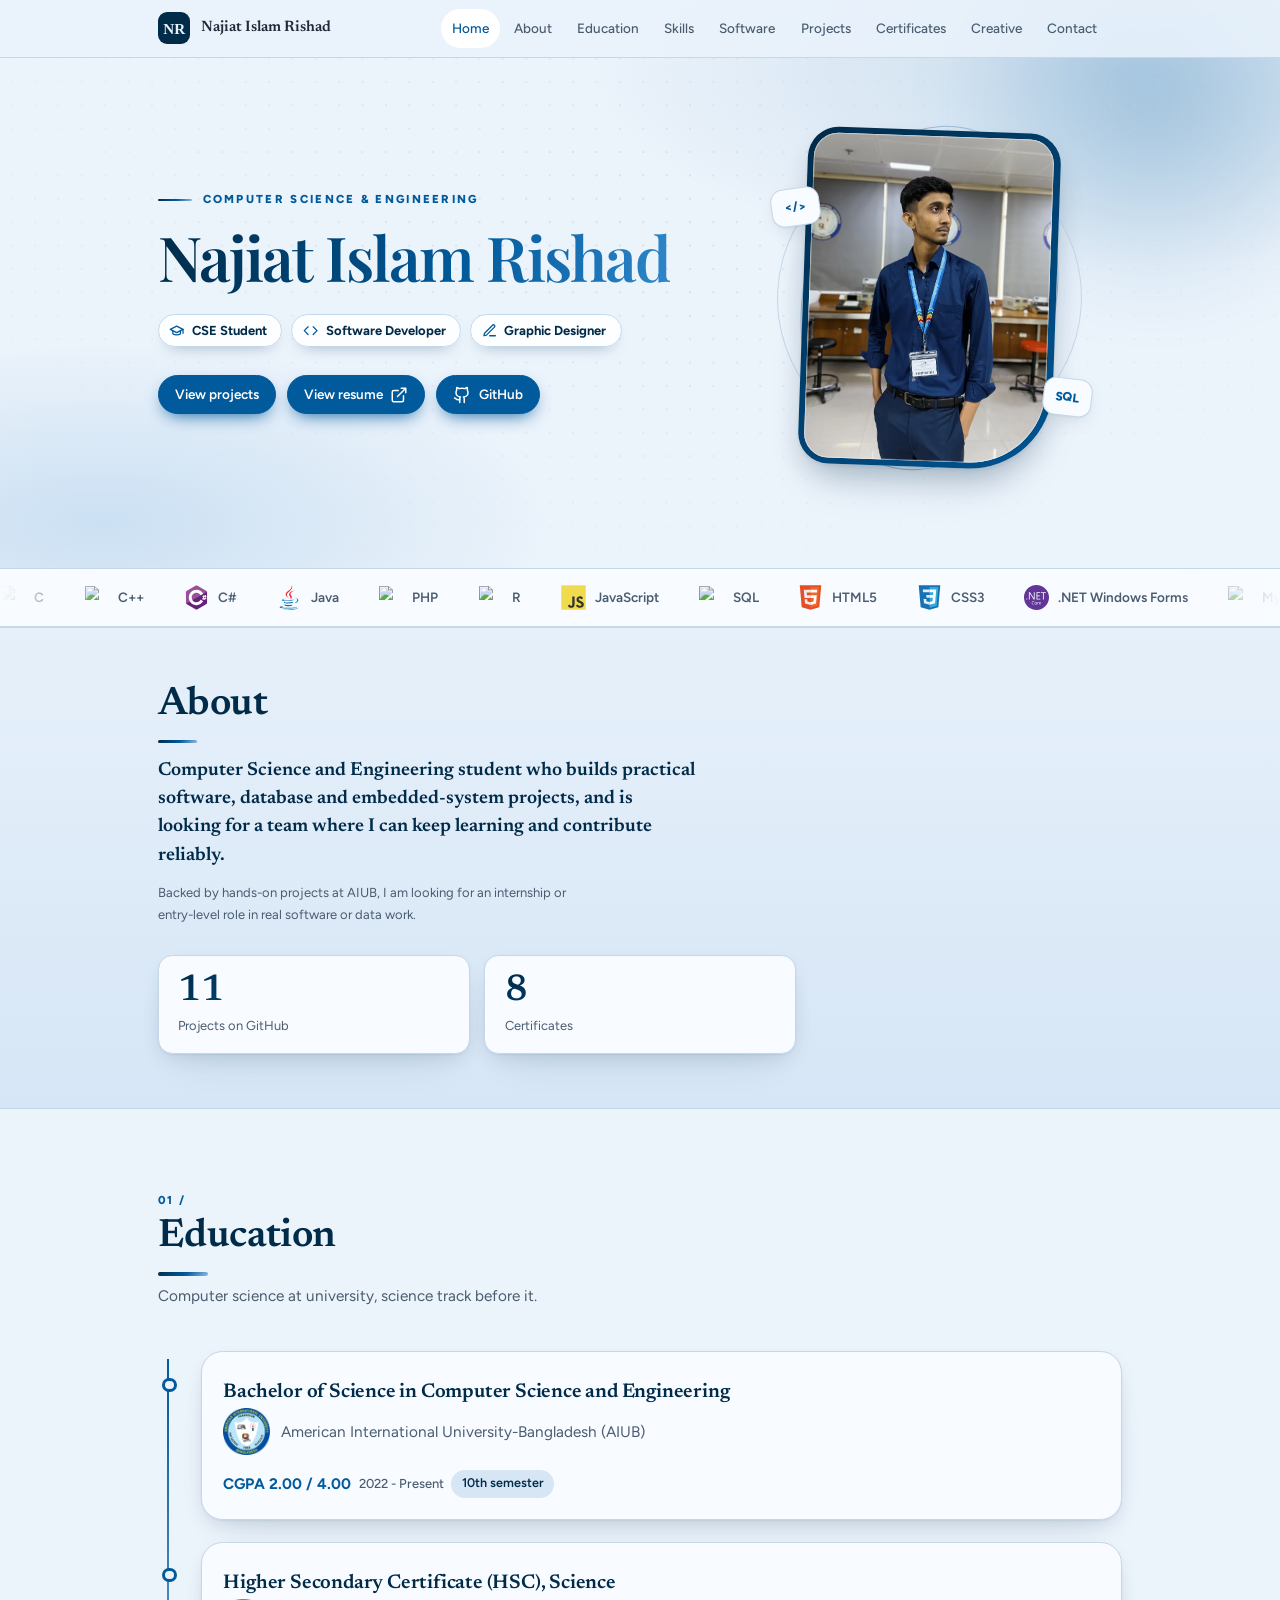
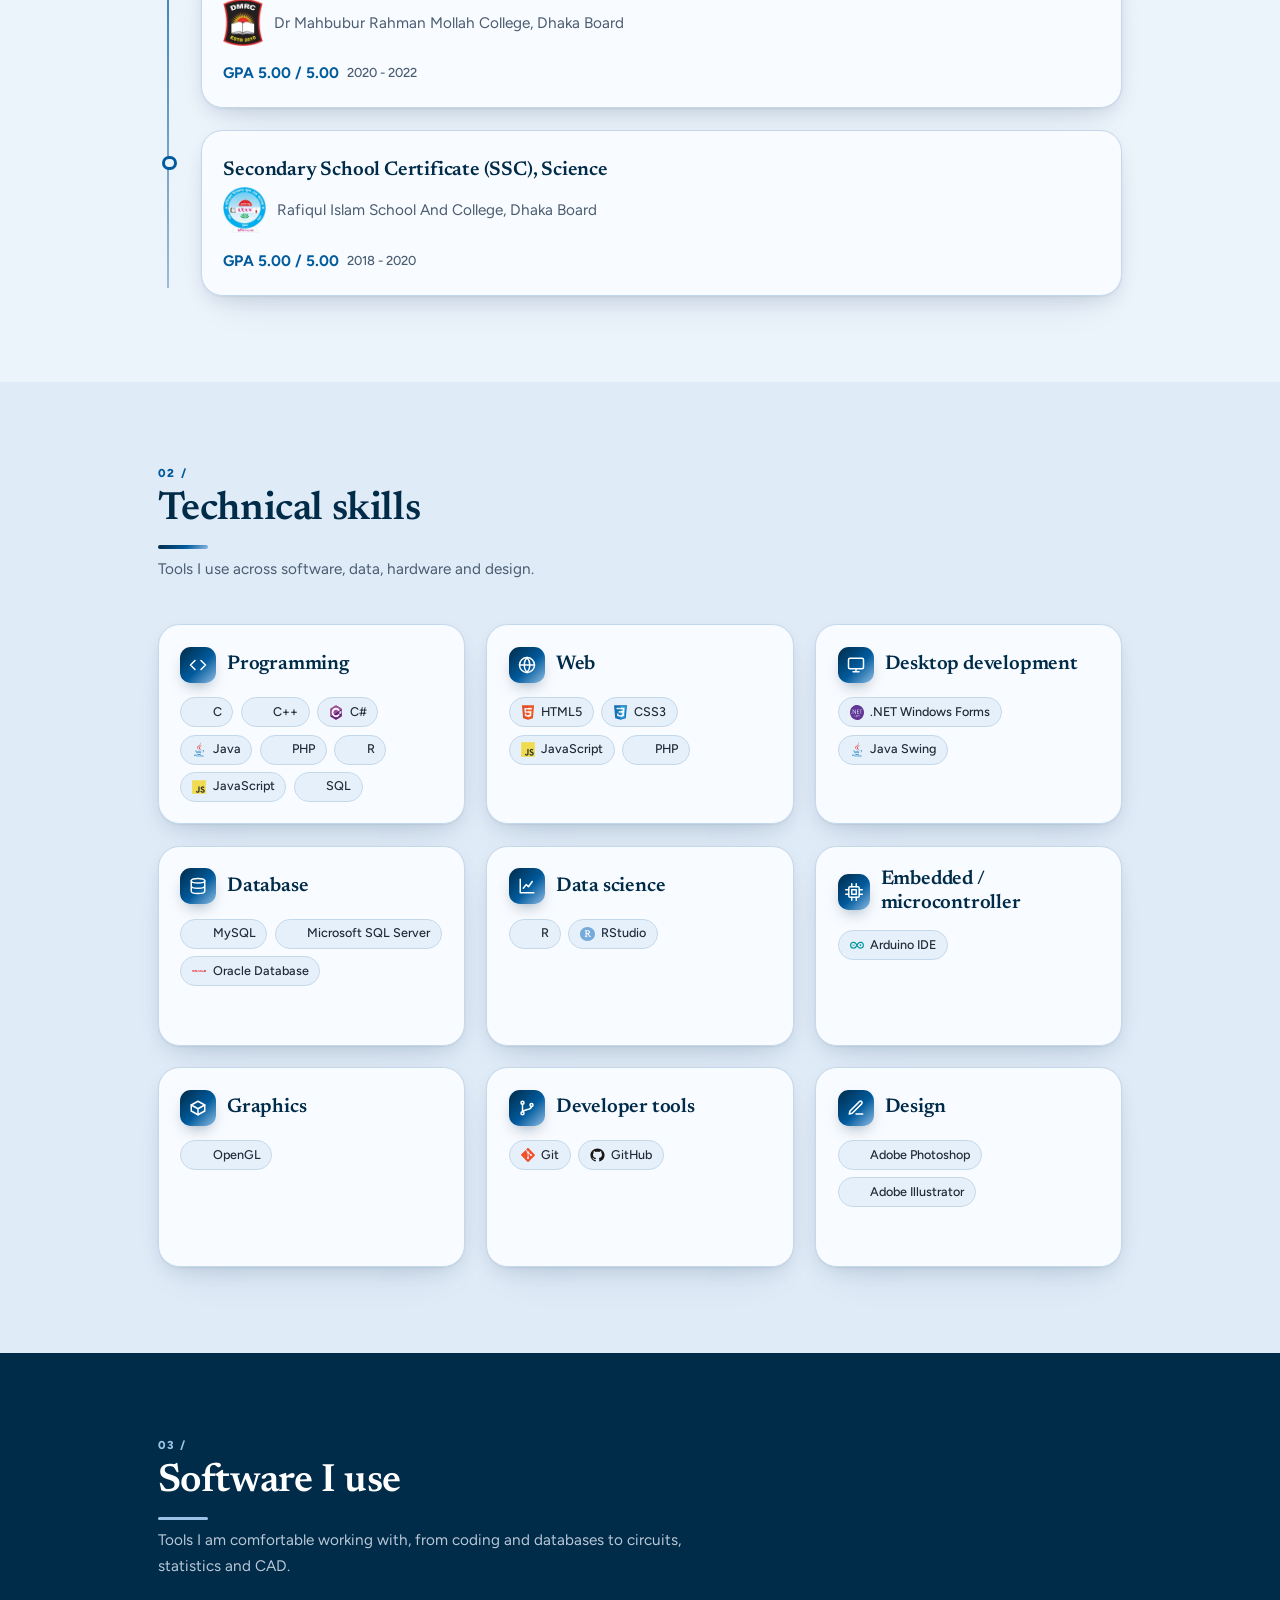
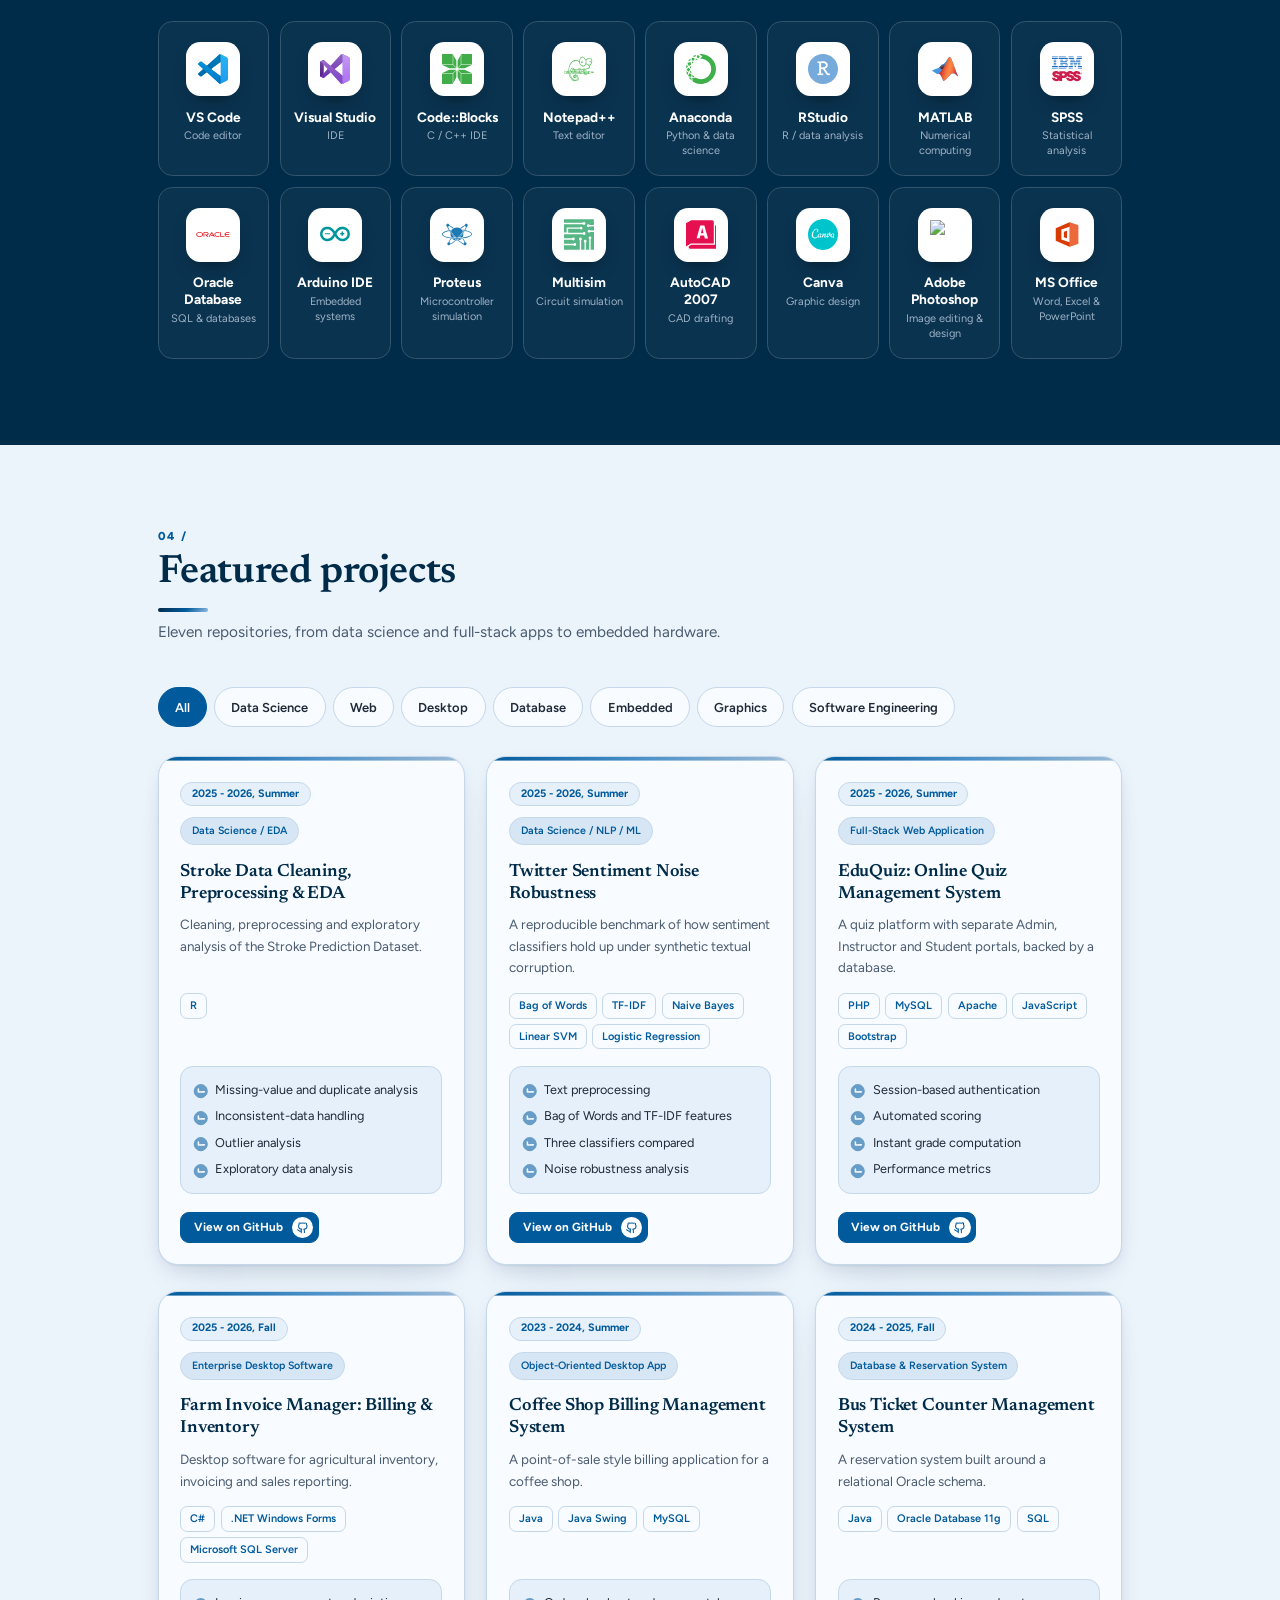
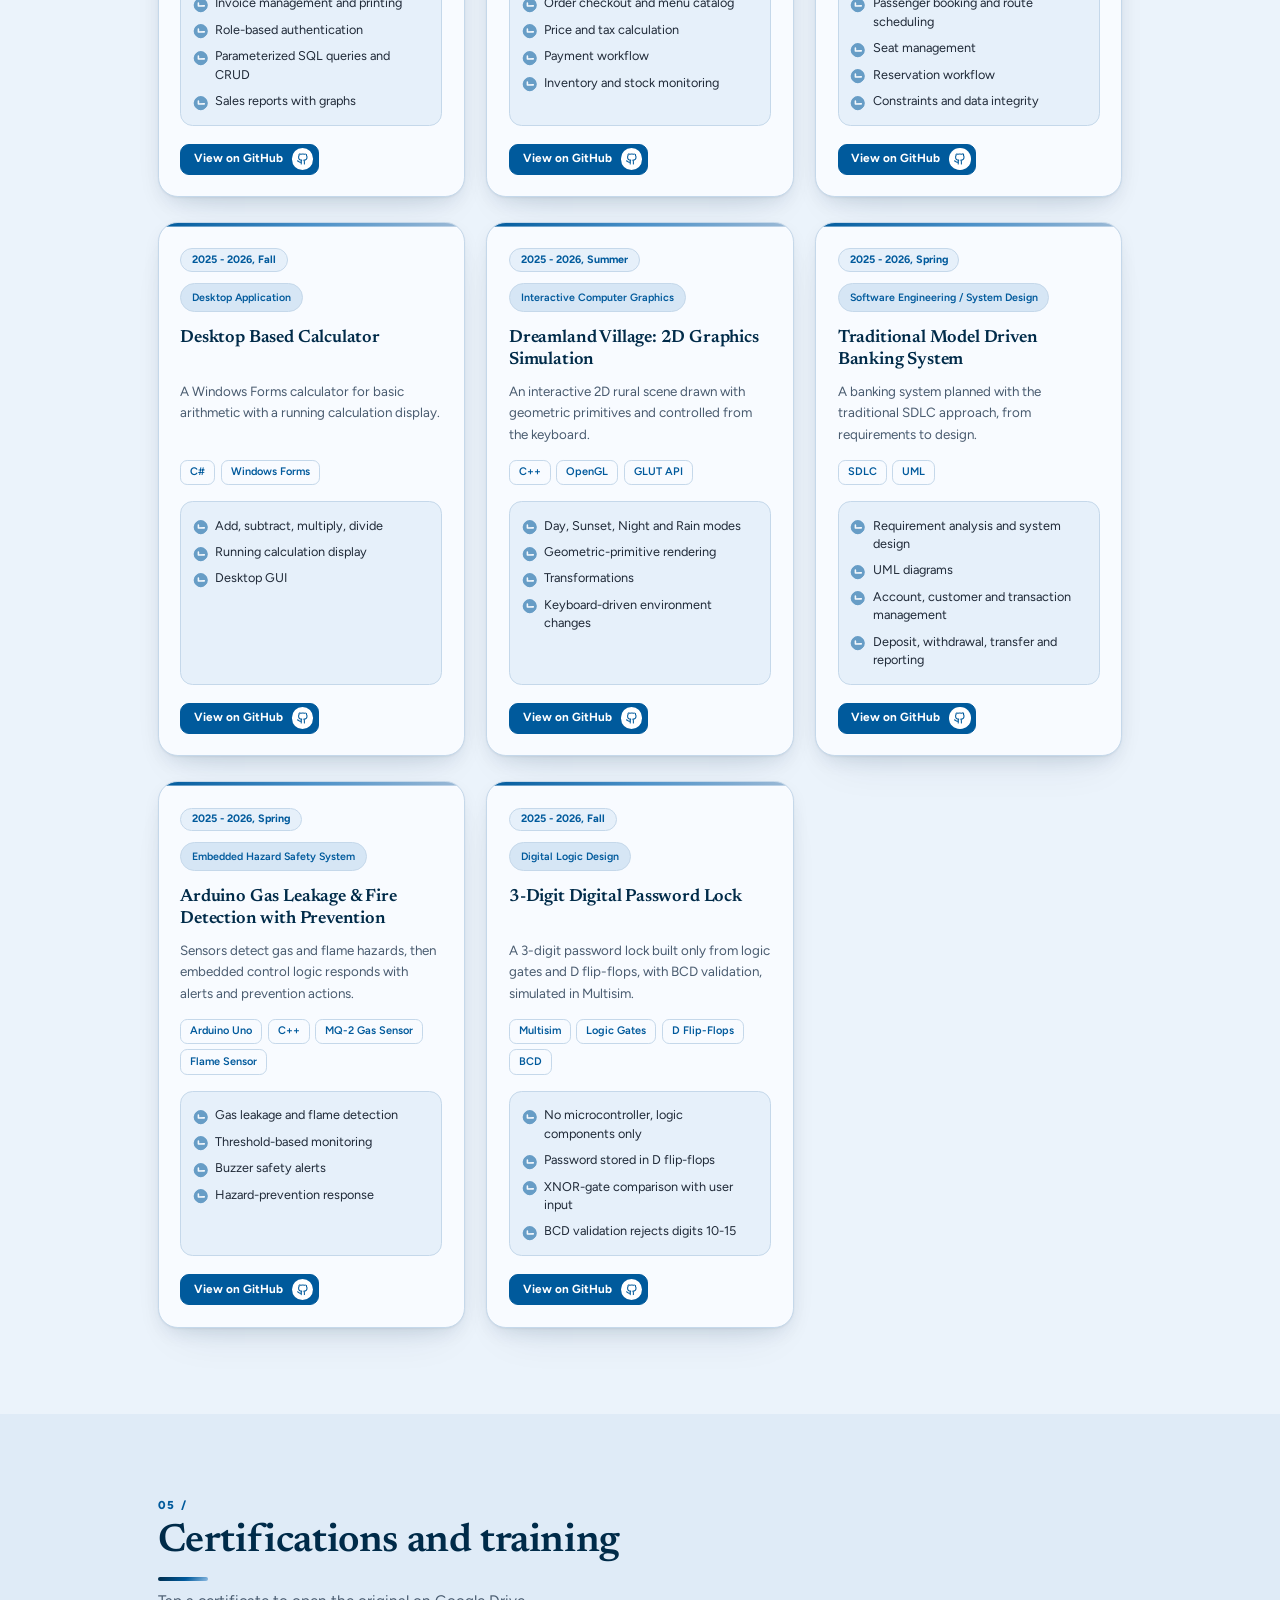
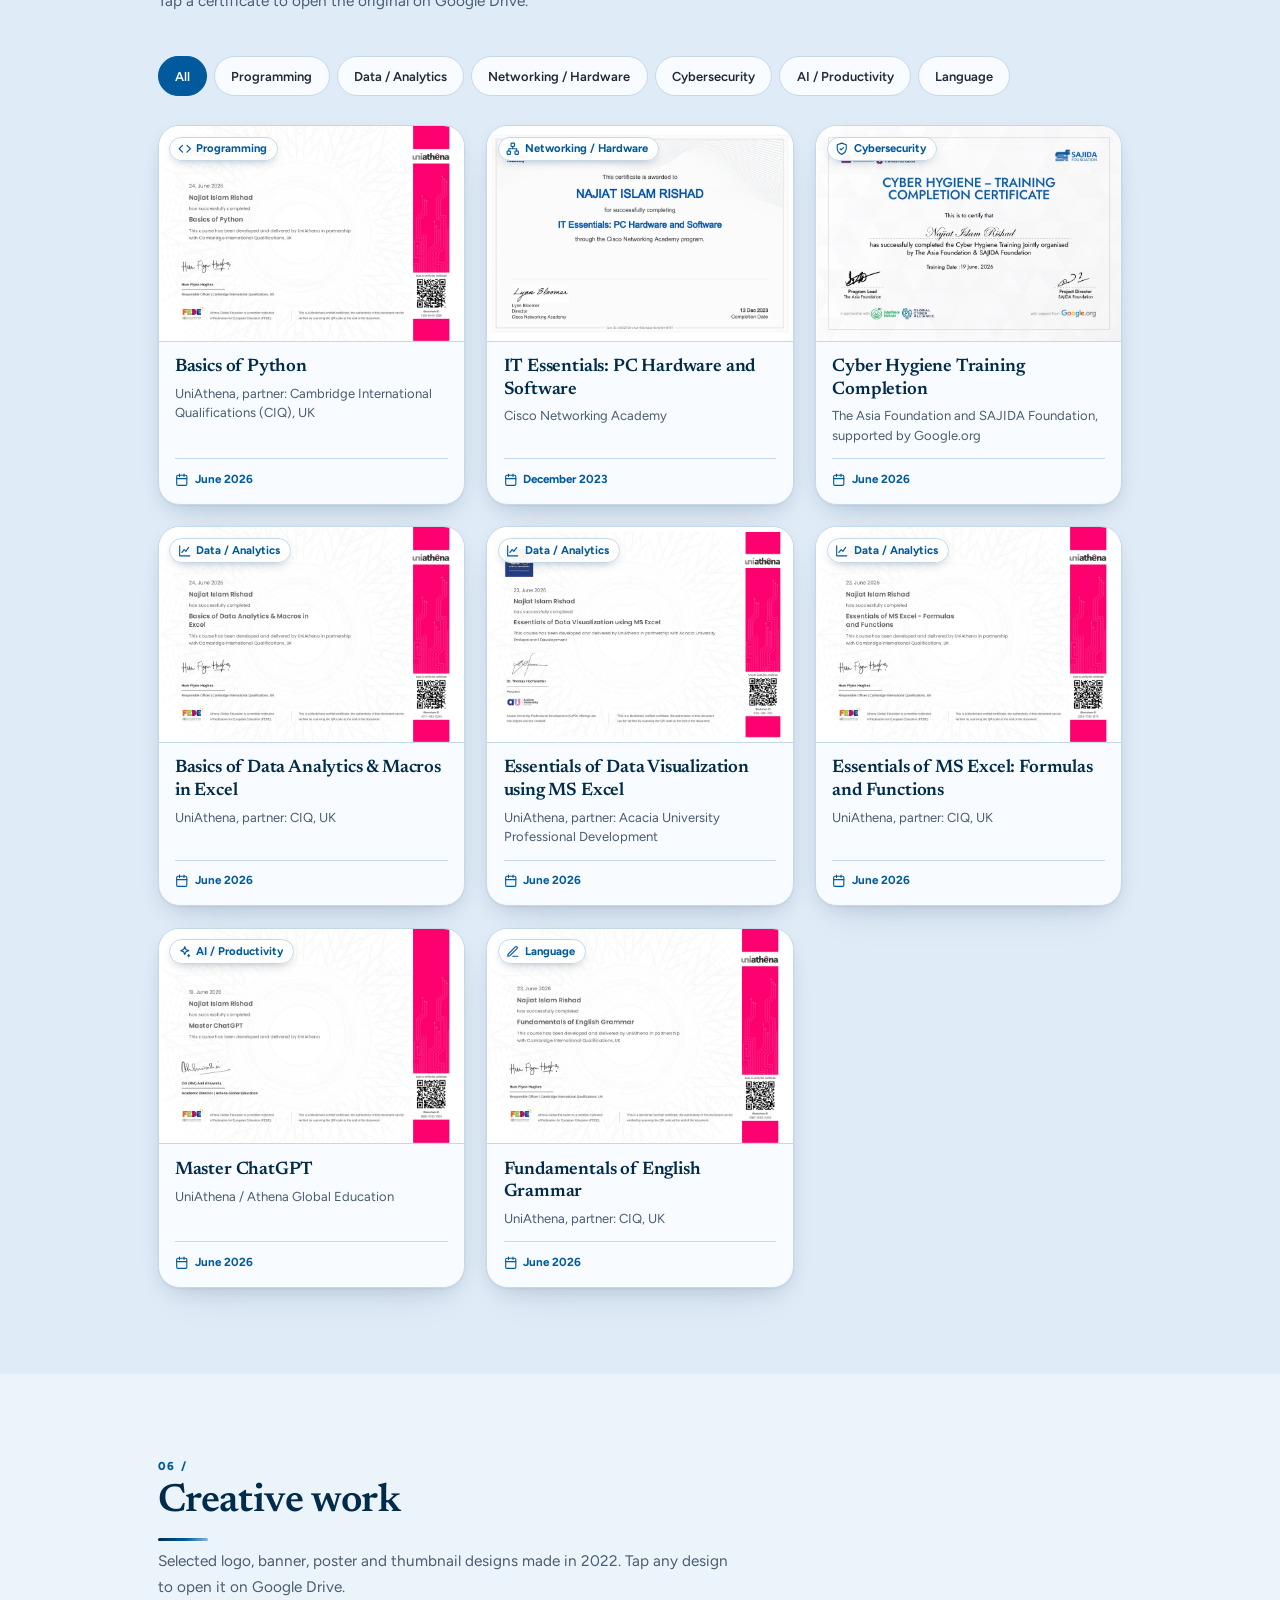
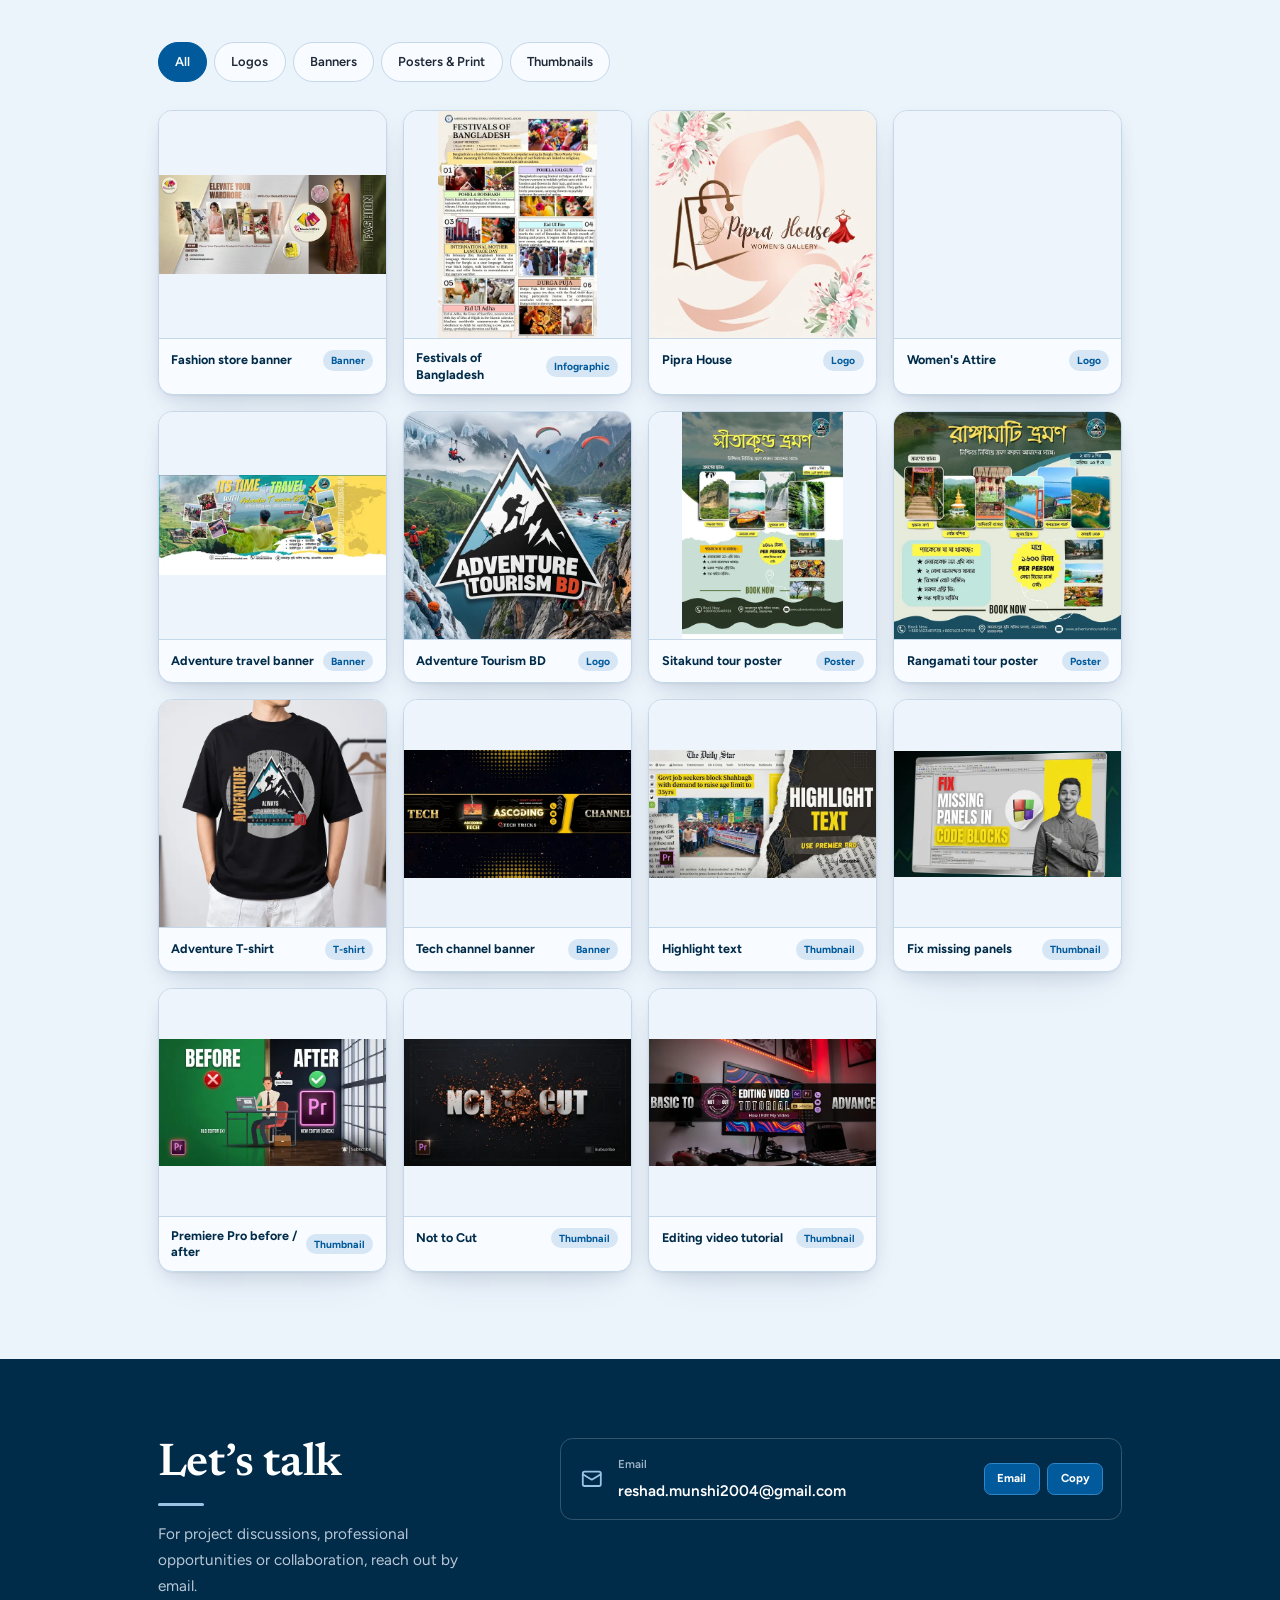
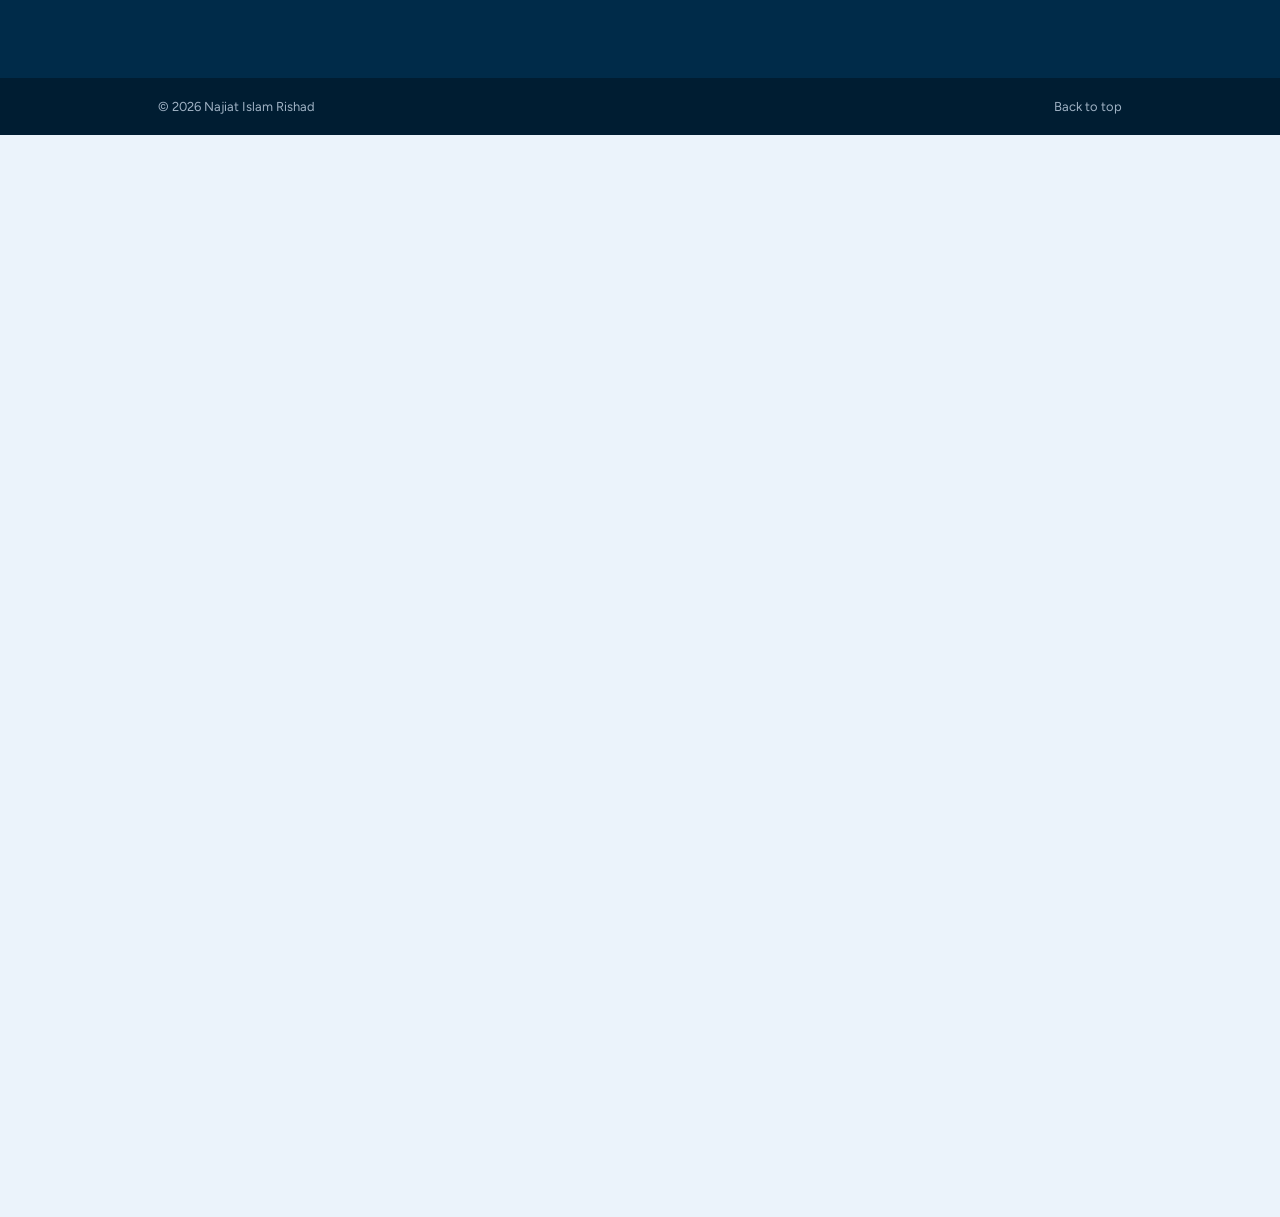
==== commit 86bac312: "Add files via upload" ====
--- a/index.html
+++ b/index.html
@@ -230,22 +230,21 @@
 <div class="sec-head"><h2 id="cr-h">Creative work</h2><p>Selected logo, banner, poster and thumbnail designs made in 2022. Tap any design to open it on Google Drive.</p></div>
 <div aria-label="Filter creative work by type" class="filters" data-target=".gfx" role="group"><button aria-pressed="true" data-filter="all" type="button">All</button><button aria-pressed="false" data-filter="logo" type="button">Logos</button><button aria-pressed="false" data-filter="banner" type="button">Banners</button><button aria-pressed="false" data-filter="print" type="button">Posters &amp; Print</button><button aria-pressed="false" data-filter="thumb" type="button">Thumbnails</button></div><p class="sr" role="status"></p>
 <div class="gfx-grid" data-stagger="">
-<a aria-label="Open Fashion store banner (Banner) on Google Drive" class="gfx" data-cat="banner" href="https://drive.google.com/file/d/168gANcWYE6cTkWXtnfglrNUCSplTzCH-/view?usp=drive_link" rel="noopener noreferrer" target="_blank"><span class="gfx-media"><img alt="Fashion store banner design" decoding="async" height="279" loading="lazy" src="assets/images/graphic-design/fashion-banner-01.webp" width="640"/><span aria-hidden="true" class="gfx-open"><svg class="i"><use href="#i-ext"></use></svg></span></span><span class="gfx-cap"><strong>Fashion store banner</strong><small>Banner</small><em>2022</em></span></a>
-<a aria-label="Open Festivals of Bangladesh (1) (Infographic) on Google Drive" class="gfx" data-cat="print" href="https://drive.google.com/file/d/1aSWZfIZjlLAUyvDSHTJdNDg_oww1XSBJ/view?usp=drive_link" rel="noopener noreferrer" target="_blank"><span class="gfx-media"><img alt="Festivals of Bangladesh infographic design" decoding="async" height="640" loading="lazy" src="assets/images/graphic-design/infographic-design-01.webp" width="450"/><span aria-hidden="true" class="gfx-open"><svg class="i"><use href="#i-ext"></use></svg></span></span><span class="gfx-cap"><strong>Festivals of Bangladesh (1)</strong><small>Infographic</small><em>2022</em></span></a>
-<a aria-label="Open Festivals of Bangladesh (2) (Infographic) on Google Drive" class="gfx" data-cat="print" href="https://drive.google.com/file/d/1i30El_GzJwr3U1B6DZ_sKfvL2BNWfOGu/view?usp=drive_link" rel="noopener noreferrer" target="_blank"><span class="gfx-media"><img alt="Festivals of Bangladesh infographic design" decoding="async" height="640" loading="lazy" src="assets/images/graphic-design/infographic-design-02.webp" width="450"/><span aria-hidden="true" class="gfx-open"><svg class="i"><use href="#i-ext"></use></svg></span></span><span class="gfx-cap"><strong>Festivals of Bangladesh (2)</strong><small>Infographic</small><em>2022</em></span></a>
-<a aria-label="Open Pipra House (Logo) on Google Drive" class="gfx" data-cat="logo" href="https://drive.google.com/file/d/1xOtenUj4i9rwFF86NRiM_2MSpiqtxPvr/view?usp=drive_link" rel="noopener noreferrer" target="_blank"><span class="gfx-media"><img alt="Pipra House women&#39;s gallery logo design" decoding="async" height="640" loading="lazy" src="assets/images/graphic-design/logo-design-01.webp" width="637"/><span aria-hidden="true" class="gfx-open"><svg class="i"><use href="#i-ext"></use></svg></span></span><span class="gfx-cap"><strong>Pipra House</strong><small>Logo</small><em>2022</em></span></a>
-<a aria-label="Open Women&#39;s Attire (Logo) on Google Drive" class="gfx" data-cat="logo" href="https://drive.google.com/file/d/1pR4qnfWo2pNBCBt-IiDAOoAQ2huqLxXr/view?usp=drive_link" rel="noopener noreferrer" target="_blank"><span class="gfx-media"><img alt="Women&#39;s Attire fashion store logo design" decoding="async" height="640" loading="lazy" src="assets/images/graphic-design/logo-design-02.webp" width="639"/><span aria-hidden="true" class="gfx-open"><svg class="i"><use href="#i-ext"></use></svg></span></span><span class="gfx-cap"><strong>Women&#39;s Attire</strong><small>Logo</small><em>2022</em></span></a>
-<a aria-label="Open Adventure travel banner (Banner) on Google Drive" class="gfx" data-cat="banner" href="https://drive.google.com/file/d/1B8vnwhHPDKJyjA6ymIKuyildh_RZq6Yv/view?usp=drive_link" rel="noopener noreferrer" target="_blank"><span class="gfx-media"><img alt="Adventure Tourism BD travel banner design" decoding="async" height="282" loading="lazy" src="assets/images/graphic-design/travel-banner-01.webp" width="640"/><span aria-hidden="true" class="gfx-open"><svg class="i"><use href="#i-ext"></use></svg></span></span><span class="gfx-cap"><strong>Adventure travel banner</strong><small>Banner</small><em>2022</em></span></a>
-<a aria-label="Open Adventure Tourism BD (Logo) on Google Drive" class="gfx" data-cat="logo" href="https://drive.google.com/file/d/1TyjAMF41Oi24t7_-vBhkITquTGe-Sd_5/view?usp=drive_link" rel="noopener noreferrer" target="_blank"><span class="gfx-media"><img alt="Adventure Tourism BD logo design" decoding="async" height="640" loading="lazy" src="assets/images/graphic-design/travel-logo-01.webp" width="640"/><span aria-hidden="true" class="gfx-open"><svg class="i"><use href="#i-ext"></use></svg></span></span><span class="gfx-cap"><strong>Adventure Tourism BD</strong><small>Logo</small><em>2022</em></span></a>
-<a aria-label="Open Sitakund tour poster (Poster) on Google Drive" class="gfx" data-cat="print" href="https://drive.google.com/file/d/1AW7Zss2FMoQe_nS1ywEwv6Ojc15kqKXO/view?usp=drive_link" rel="noopener noreferrer" target="_blank"><span class="gfx-media"><img alt="Sitakund tour poster design" decoding="async" height="640" loading="lazy" src="assets/images/graphic-design/travel-poster-01.webp" width="452"/><span aria-hidden="true" class="gfx-open"><svg class="i"><use href="#i-ext"></use></svg></span></span><span class="gfx-cap"><strong>Sitakund tour poster</strong><small>Poster</small><em>2022</em></span></a>
-<a aria-label="Open Rangamati tour poster (Poster) on Google Drive" class="gfx" data-cat="print" href="https://drive.google.com/file/d/1WWqXfRSp_BFv0SjMLgLzNSQpke5KTx79/view?usp=drive_link" rel="noopener noreferrer" target="_blank"><span class="gfx-media"><img alt="Rangamati tour poster design" decoding="async" height="640" loading="lazy" src="assets/images/graphic-design/travel-poster-02.webp" width="640"/><span aria-hidden="true" class="gfx-open"><svg class="i"><use href="#i-ext"></use></svg></span></span><span class="gfx-cap"><strong>Rangamati tour poster</strong><small>Poster</small><em>2022</em></span></a>
-<a aria-label="Open Adventure T-shirt (T-shirt) on Google Drive" class="gfx" data-cat="print" href="https://drive.google.com/file/d/1U64EWpe7zHgQkFTha3-3tYiYlr8KjNR8/view?usp=drive_link" rel="noopener noreferrer" target="_blank"><span class="gfx-media"><img alt="Adventure T-shirt mockup design" decoding="async" height="640" loading="lazy" src="assets/images/graphic-design/tshirt-design-01.webp" width="640"/><span aria-hidden="true" class="gfx-open"><svg class="i"><use href="#i-ext"></use></svg></span></span><span class="gfx-cap"><strong>Adventure T-shirt</strong><small>T-shirt</small><em>2022</em></span></a>
-<a aria-label="Open Tech channel banner (Banner) on Google Drive" class="gfx" data-cat="banner" href="https://drive.google.com/file/d/1WeYFlOm0rfYSnO90G_-h889ijRymDjqt/view?usp=drive_link" rel="noopener noreferrer" target="_blank"><span class="gfx-media"><img alt="YouTube tech channel banner design" decoding="async" height="360" loading="lazy" src="assets/images/graphic-design/youtube-channel-banner-01.webp" width="640"/><span aria-hidden="true" class="gfx-open"><svg class="i"><use href="#i-ext"></use></svg></span></span><span class="gfx-cap"><strong>Tech channel banner</strong><small>Banner</small><em>2022</em></span></a>
-<a aria-label="Open Highlight text (Thumbnail) on Google Drive" class="gfx" data-cat="thumb" href="https://drive.google.com/file/d/1R0EmKYgC11V8OLOuhc7z0XlfCfx3jeGV/view?usp=drive_link" rel="noopener noreferrer" target="_blank"><span class="gfx-media"><img alt="Premiere Pro highlight text thumbnail design" decoding="async" height="360" loading="lazy" src="assets/images/graphic-design/youtube-thumbnail-01.webp" width="640"/><span aria-hidden="true" class="gfx-open"><svg class="i"><use href="#i-ext"></use></svg></span></span><span class="gfx-cap"><strong>Highlight text</strong><small>Thumbnail</small><em>2022</em></span></a>
-<a aria-label="Open Fix missing panels (Thumbnail) on Google Drive" class="gfx" data-cat="thumb" href="https://drive.google.com/file/d/1m8m6YY4gxJvgOS7YLqxGIQ9Yof_yc91d/view?usp=drive_link" rel="noopener noreferrer" target="_blank"><span class="gfx-media"><img alt="Code::Blocks missing panels thumbnail design" decoding="async" height="357" loading="lazy" src="assets/images/graphic-design/youtube-thumbnail-02.webp" width="640"/><span aria-hidden="true" class="gfx-open"><svg class="i"><use href="#i-ext"></use></svg></span></span><span class="gfx-cap"><strong>Fix missing panels</strong><small>Thumbnail</small><em>2022</em></span></a>
-<a aria-label="Open Premiere Pro before / after (Thumbnail) on Google Drive" class="gfx" data-cat="thumb" href="https://drive.google.com/file/d/1eHWjHkJtT3tmTsVSSBDt9VatAUwiRsSL/view?usp=drive_link" rel="noopener noreferrer" target="_blank"><span class="gfx-media"><img alt="Premiere Pro before and after thumbnail design" decoding="async" height="357" loading="lazy" src="assets/images/graphic-design/youtube-thumbnail-03.webp" width="640"/><span aria-hidden="true" class="gfx-open"><svg class="i"><use href="#i-ext"></use></svg></span></span><span class="gfx-cap"><strong>Premiere Pro before / after</strong><small>Thumbnail</small><em>2022</em></span></a>
-<a aria-label="Open Not to Cut (Thumbnail) on Google Drive" class="gfx" data-cat="thumb" href="https://drive.google.com/file/d/1cvsSczYfJIAaWthZJgTo9W8fi4WUQpak/view?usp=drive_link" rel="noopener noreferrer" target="_blank"><span class="gfx-media"><img alt="Not to Cut video thumbnail design" decoding="async" height="360" loading="lazy" src="assets/images/graphic-design/youtube-thumbnail-04.webp" width="640"/><span aria-hidden="true" class="gfx-open"><svg class="i"><use href="#i-ext"></use></svg></span></span><span class="gfx-cap"><strong>Not to Cut</strong><small>Thumbnail</small><em>2022</em></span></a>
-<a aria-label="Open Editing video tutorial (Thumbnail) on Google Drive" class="gfx" data-cat="thumb" href="https://drive.google.com/file/d/1TssNyOD1jGx0GjJ37D6rR1J81RynOapD/view?usp=drive_link" rel="noopener noreferrer" target="_blank"><span class="gfx-media"><img alt="Video editing tutorial thumbnail design" decoding="async" height="359" loading="lazy" src="assets/images/graphic-design/youtube-thumbnail-05.webp" width="640"/><span aria-hidden="true" class="gfx-open"><svg class="i"><use href="#i-ext"></use></svg></span></span><span class="gfx-cap"><strong>Editing video tutorial</strong><small>Thumbnail</small><em>2022</em></span></a>
+<a aria-label="Open Fashion store banner (Banner) on Google Drive" class="gfx" data-cat="banner" href="https://drive.google.com/file/d/168gANcWYE6cTkWXtnfglrNUCSplTzCH-/view?usp=drive_link" rel="noopener noreferrer" target="_blank"><span class="gfx-media" style="--bg:url([data-uri])"><img alt="Fashion store banner design" decoding="async" height="279" loading="lazy" src="assets/images/graphic-design/fashion-banner-01.webp" width="640"/><span aria-hidden="true" class="gfx-open"><svg class="i"><use href="#i-ext"></use></svg></span></span><span class="gfx-cap"><strong>Fashion store banner</strong><small>Banner</small></span></a>
+<a aria-label="Open Festivals of Bangladesh (Infographic) on Google Drive" class="gfx" data-cat="print" href="https://drive.google.com/file/d/1aSWZfIZjlLAUyvDSHTJdNDg_oww1XSBJ/view?usp=drive_link" rel="noopener noreferrer" target="_blank"><span class="gfx-media" style="--bg:url([data-uri])"><img alt="Festivals of Bangladesh infographic design" decoding="async" height="640" loading="lazy" src="assets/images/graphic-design/infographic-design-01.webp" width="450"/><span aria-hidden="true" class="gfx-open"><svg class="i"><use href="#i-ext"></use></svg></span></span><span class="gfx-cap"><strong>Festivals of Bangladesh</strong><small>Infographic</small></span></a>
+<a aria-label="Open Pipra House (Logo) on Google Drive" class="gfx" data-cat="logo" href="https://drive.google.com/file/d/1xOtenUj4i9rwFF86NRiM_2MSpiqtxPvr/view?usp=drive_link" rel="noopener noreferrer" target="_blank"><span class="gfx-media" style="--bg:url([data-uri])"><img alt="Pipra House women&#39;s gallery logo design" decoding="async" height="640" loading="lazy" src="assets/images/graphic-design/logo-design-01.webp" width="637"/><span aria-hidden="true" class="gfx-open"><svg class="i"><use href="#i-ext"></use></svg></span></span><span class="gfx-cap"><strong>Pipra House</strong><small>Logo</small></span></a>
+<a aria-label="Open Women&#39;s Attire (Logo) on Google Drive" class="gfx" data-cat="logo" href="https://drive.google.com/file/d/1pR4qnfWo2pNBCBt-IiDAOoAQ2huqLxXr/view?usp=drive_link" rel="noopener noreferrer" target="_blank"><span class="gfx-media" style="--bg:url([data-uri])"><img alt="Women&#39;s Attire fashion store logo design" decoding="async" height="640" loading="lazy" src="assets/images/graphic-design/logo-design-02.webp" width="639"/><span aria-hidden="true" class="gfx-open"><svg class="i"><use href="#i-ext"></use></svg></span></span><span class="gfx-cap"><strong>Women&#39;s Attire</strong><small>Logo</small></span></a>
+<a aria-label="Open Adventure travel banner (Banner) on Google Drive" class="gfx" data-cat="banner" href="https://drive.google.com/file/d/1B8vnwhHPDKJyjA6ymIKuyildh_RZq6Yv/view?usp=drive_link" rel="noopener noreferrer" target="_blank"><span class="gfx-media" style="--bg:url([data-uri])"><img alt="Adventure Tourism BD travel banner design" decoding="async" height="282" loading="lazy" src="assets/images/graphic-design/travel-banner-01.webp" width="640"/><span aria-hidden="true" class="gfx-open"><svg class="i"><use href="#i-ext"></use></svg></span></span><span class="gfx-cap"><strong>Adventure travel banner</strong><small>Banner</small></span></a>
+<a aria-label="Open Adventure Tourism BD (Logo) on Google Drive" class="gfx" data-cat="logo" href="https://drive.google.com/file/d/1TyjAMF41Oi24t7_-vBhkITquTGe-Sd_5/view?usp=drive_link" rel="noopener noreferrer" target="_blank"><span class="gfx-media" style="--bg:url([data-uri])"><img alt="Adventure Tourism BD logo design" decoding="async" height="640" loading="lazy" src="assets/images/graphic-design/travel-logo-01.webp" width="640"/><span aria-hidden="true" class="gfx-open"><svg class="i"><use href="#i-ext"></use></svg></span></span><span class="gfx-cap"><strong>Adventure Tourism BD</strong><small>Logo</small></span></a>
+<a aria-label="Open Sitakund tour poster (Poster) on Google Drive" class="gfx" data-cat="print" href="https://drive.google.com/file/d/1AW7Zss2FMoQe_nS1ywEwv6Ojc15kqKXO/view?usp=drive_link" rel="noopener noreferrer" target="_blank"><span class="gfx-media" style="--bg:url([data-uri])"><img alt="Sitakund tour poster design" decoding="async" height="640" loading="lazy" src="assets/images/graphic-design/travel-poster-01.webp" width="452"/><span aria-hidden="true" class="gfx-open"><svg class="i"><use href="#i-ext"></use></svg></span></span><span class="gfx-cap"><strong>Sitakund tour poster</strong><small>Poster</small></span></a>
+<a aria-label="Open Rangamati tour poster (Poster) on Google Drive" class="gfx" data-cat="print" href="https://drive.google.com/file/d/1WWqXfRSp_BFv0SjMLgLzNSQpke5KTx79/view?usp=drive_link" rel="noopener noreferrer" target="_blank"><span class="gfx-media" style="--bg:url([data-uri])"><img alt="Rangamati tour poster design" decoding="async" height="640" loading="lazy" src="assets/images/graphic-design/travel-poster-02.webp" width="640"/><span aria-hidden="true" class="gfx-open"><svg class="i"><use href="#i-ext"></use></svg></span></span><span class="gfx-cap"><strong>Rangamati tour poster</strong><small>Poster</small></span></a>
+<a aria-label="Open Adventure T-shirt (T-shirt) on Google Drive" class="gfx" data-cat="print" href="https://drive.google.com/file/d/1U64EWpe7zHgQkFTha3-3tYiYlr8KjNR8/view?usp=drive_link" rel="noopener noreferrer" target="_blank"><span class="gfx-media" style="--bg:url([data-uri])"><img alt="Adventure T-shirt mockup design" decoding="async" height="640" loading="lazy" src="assets/images/graphic-design/tshirt-design-01.webp" width="640"/><span aria-hidden="true" class="gfx-open"><svg class="i"><use href="#i-ext"></use></svg></span></span><span class="gfx-cap"><strong>Adventure T-shirt</strong><small>T-shirt</small></span></a>
+<a aria-label="Open Tech channel banner (Banner) on Google Drive" class="gfx" data-cat="banner" href="https://drive.google.com/file/d/1WeYFlOm0rfYSnO90G_-h889ijRymDjqt/view?usp=drive_link" rel="noopener noreferrer" target="_blank"><span class="gfx-media" style="--bg:url([data-uri])"><img alt="YouTube tech channel banner design" decoding="async" height="360" loading="lazy" src="assets/images/graphic-design/youtube-channel-banner-01.webp" width="640"/><span aria-hidden="true" class="gfx-open"><svg class="i"><use href="#i-ext"></use></svg></span></span><span class="gfx-cap"><strong>Tech channel banner</strong><small>Banner</small></span></a>
+<a aria-label="Open Highlight text (Thumbnail) on Google Drive" class="gfx" data-cat="thumb" href="https://drive.google.com/file/d/1R0EmKYgC11V8OLOuhc7z0XlfCfx3jeGV/view?usp=drive_link" rel="noopener noreferrer" target="_blank"><span class="gfx-media" style="--bg:url([data-uri])"><img alt="Premiere Pro highlight text thumbnail design" decoding="async" height="360" loading="lazy" src="assets/images/graphic-design/youtube-thumbnail-01.webp" width="640"/><span aria-hidden="true" class="gfx-open"><svg class="i"><use href="#i-ext"></use></svg></span></span><span class="gfx-cap"><strong>Highlight text</strong><small>Thumbnail</small></span></a>
+<a aria-label="Open Fix missing panels (Thumbnail) on Google Drive" class="gfx" data-cat="thumb" href="https://drive.google.com/file/d/1m8m6YY4gxJvgOS7YLqxGIQ9Yof_yc91d/view?usp=drive_link" rel="noopener noreferrer" target="_blank"><span class="gfx-media" style="--bg:url([data-uri])"><img alt="Code::Blocks missing panels thumbnail design" decoding="async" height="357" loading="lazy" src="assets/images/graphic-design/youtube-thumbnail-02.webp" width="640"/><span aria-hidden="true" class="gfx-open"><svg class="i"><use href="#i-ext"></use></svg></span></span><span class="gfx-cap"><strong>Fix missing panels</strong><small>Thumbnail</small></span></a>
+<a aria-label="Open Premiere Pro before / after (Thumbnail) on Google Drive" class="gfx" data-cat="thumb" href="https://drive.google.com/file/d/1eHWjHkJtT3tmTsVSSBDt9VatAUwiRsSL/view?usp=drive_link" rel="noopener noreferrer" target="_blank"><span class="gfx-media" style="--bg:url([data-uri])"><img alt="Premiere Pro before and after thumbnail design" decoding="async" height="357" loading="lazy" src="assets/images/graphic-design/youtube-thumbnail-03.webp" width="640"/><span aria-hidden="true" class="gfx-open"><svg class="i"><use href="#i-ext"></use></svg></span></span><span class="gfx-cap"><strong>Premiere Pro before / after</strong><small>Thumbnail</small></span></a>
+<a aria-label="Open Not to Cut (Thumbnail) on Google Drive" class="gfx" data-cat="thumb" href="https://drive.google.com/file/d/1cvsSczYfJIAaWthZJgTo9W8fi4WUQpak/view?usp=drive_link" rel="noopener noreferrer" target="_blank"><span class="gfx-media" style="--bg:url([data-uri])"><img alt="Not to Cut video thumbnail design" decoding="async" height="360" loading="lazy" src="assets/images/graphic-design/youtube-thumbnail-04.webp" width="640"/><span aria-hidden="true" class="gfx-open"><svg class="i"><use href="#i-ext"></use></svg></span></span><span class="gfx-cap"><strong>Not to Cut</strong><small>Thumbnail</small></span></a>
+<a aria-label="Open Editing video tutorial (Thumbnail) on Google Drive" class="gfx" data-cat="thumb" href="https://drive.google.com/file/d/1TssNyOD1jGx0GjJ37D6rR1J81RynOapD/view?usp=drive_link" rel="noopener noreferrer" target="_blank"><span class="gfx-media" style="--bg:url([data-uri])"><img alt="Video editing tutorial thumbnail design" decoding="async" height="359" loading="lazy" src="assets/images/graphic-design/youtube-thumbnail-05.webp" width="640"/><span aria-hidden="true" class="gfx-open"><svg class="i"><use href="#i-ext"></use></svg></span></span><span class="gfx-cap"><strong>Editing video tutorial</strong><small>Thumbnail</small></span></a>
 </div>
 </div>
 </section>
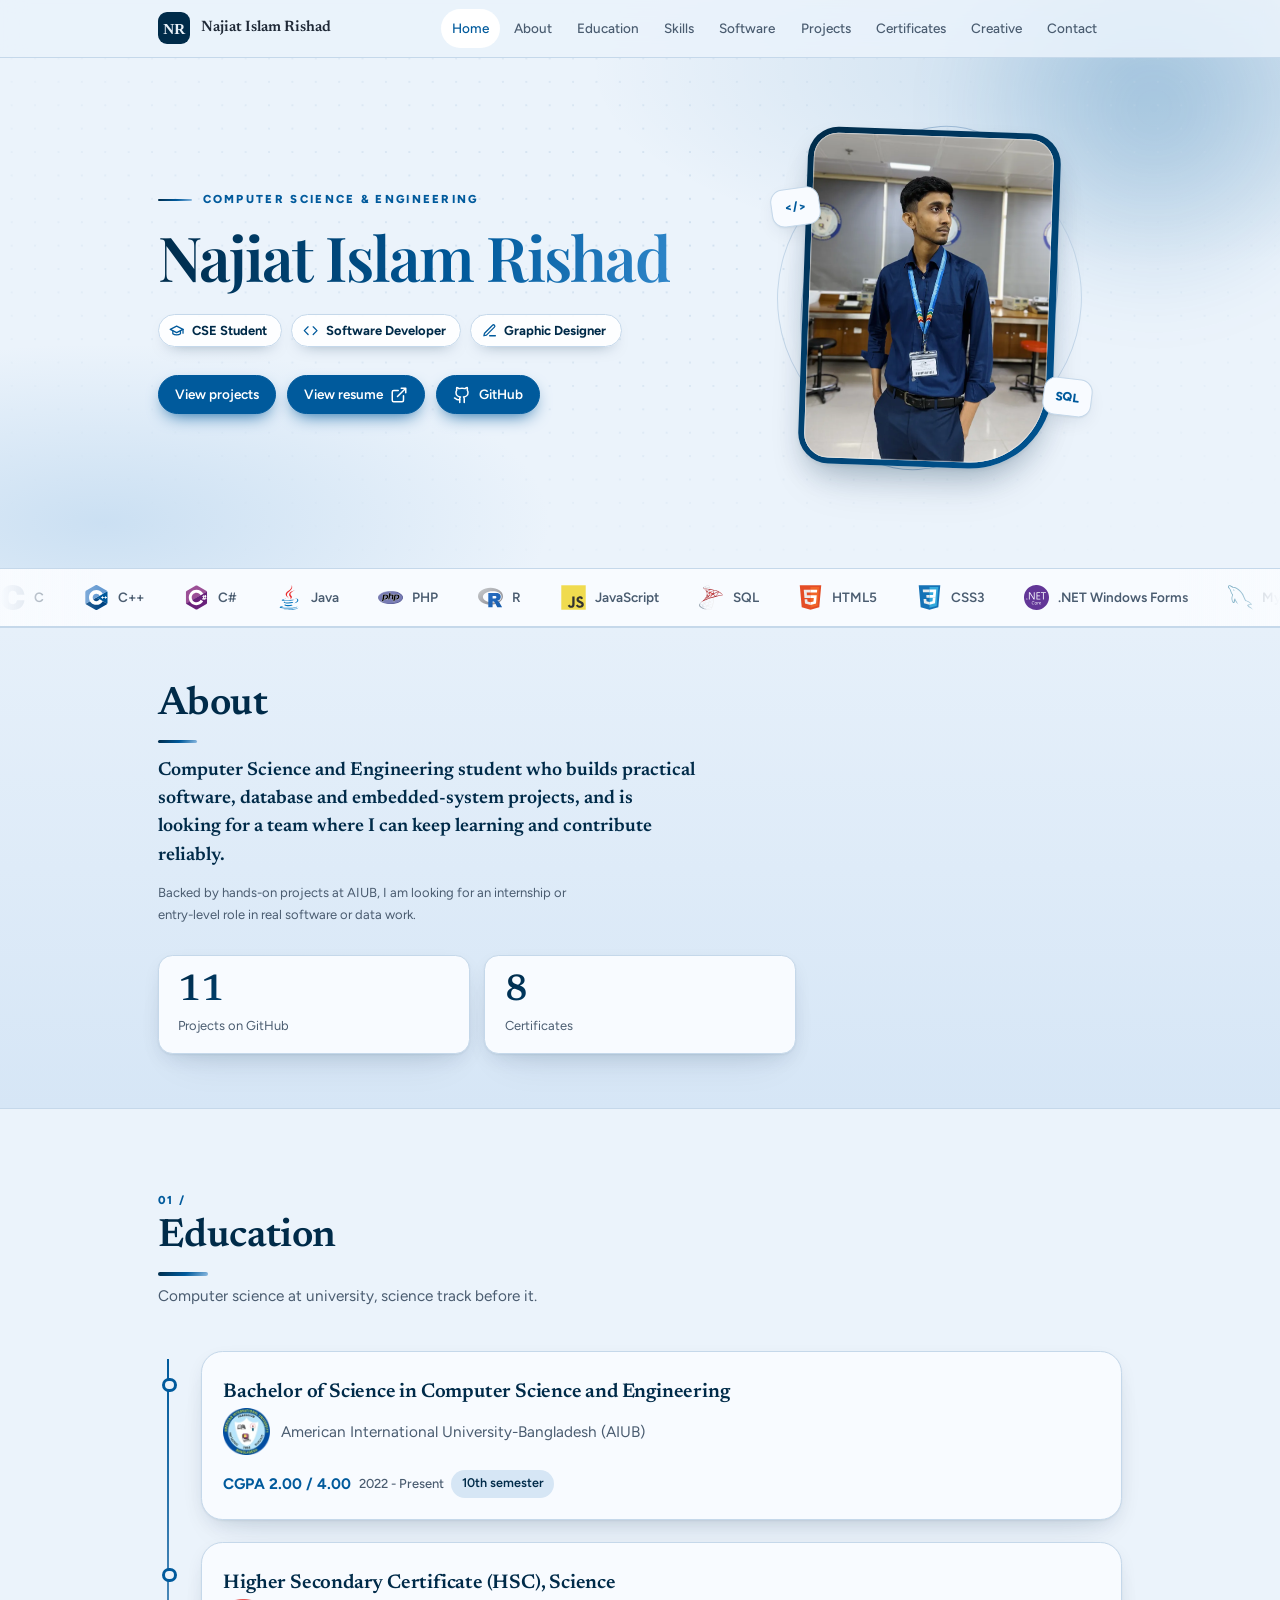
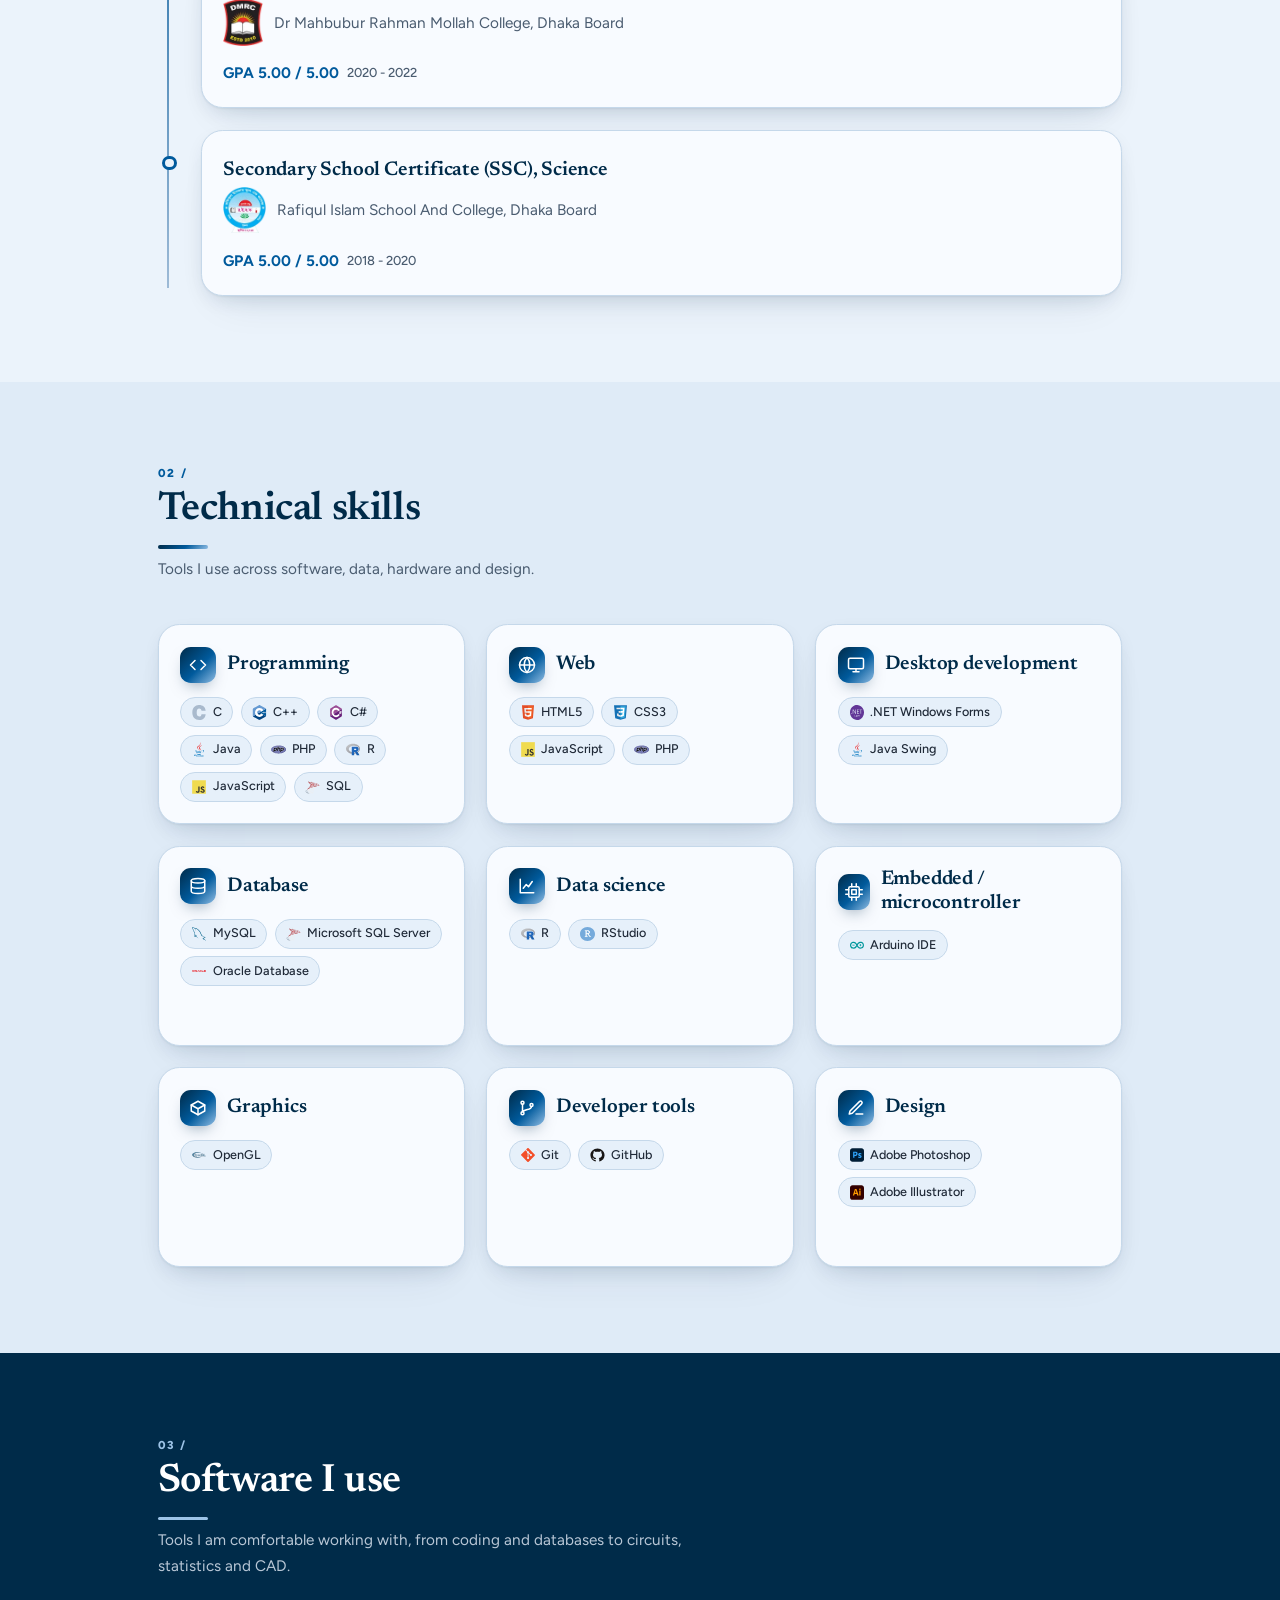
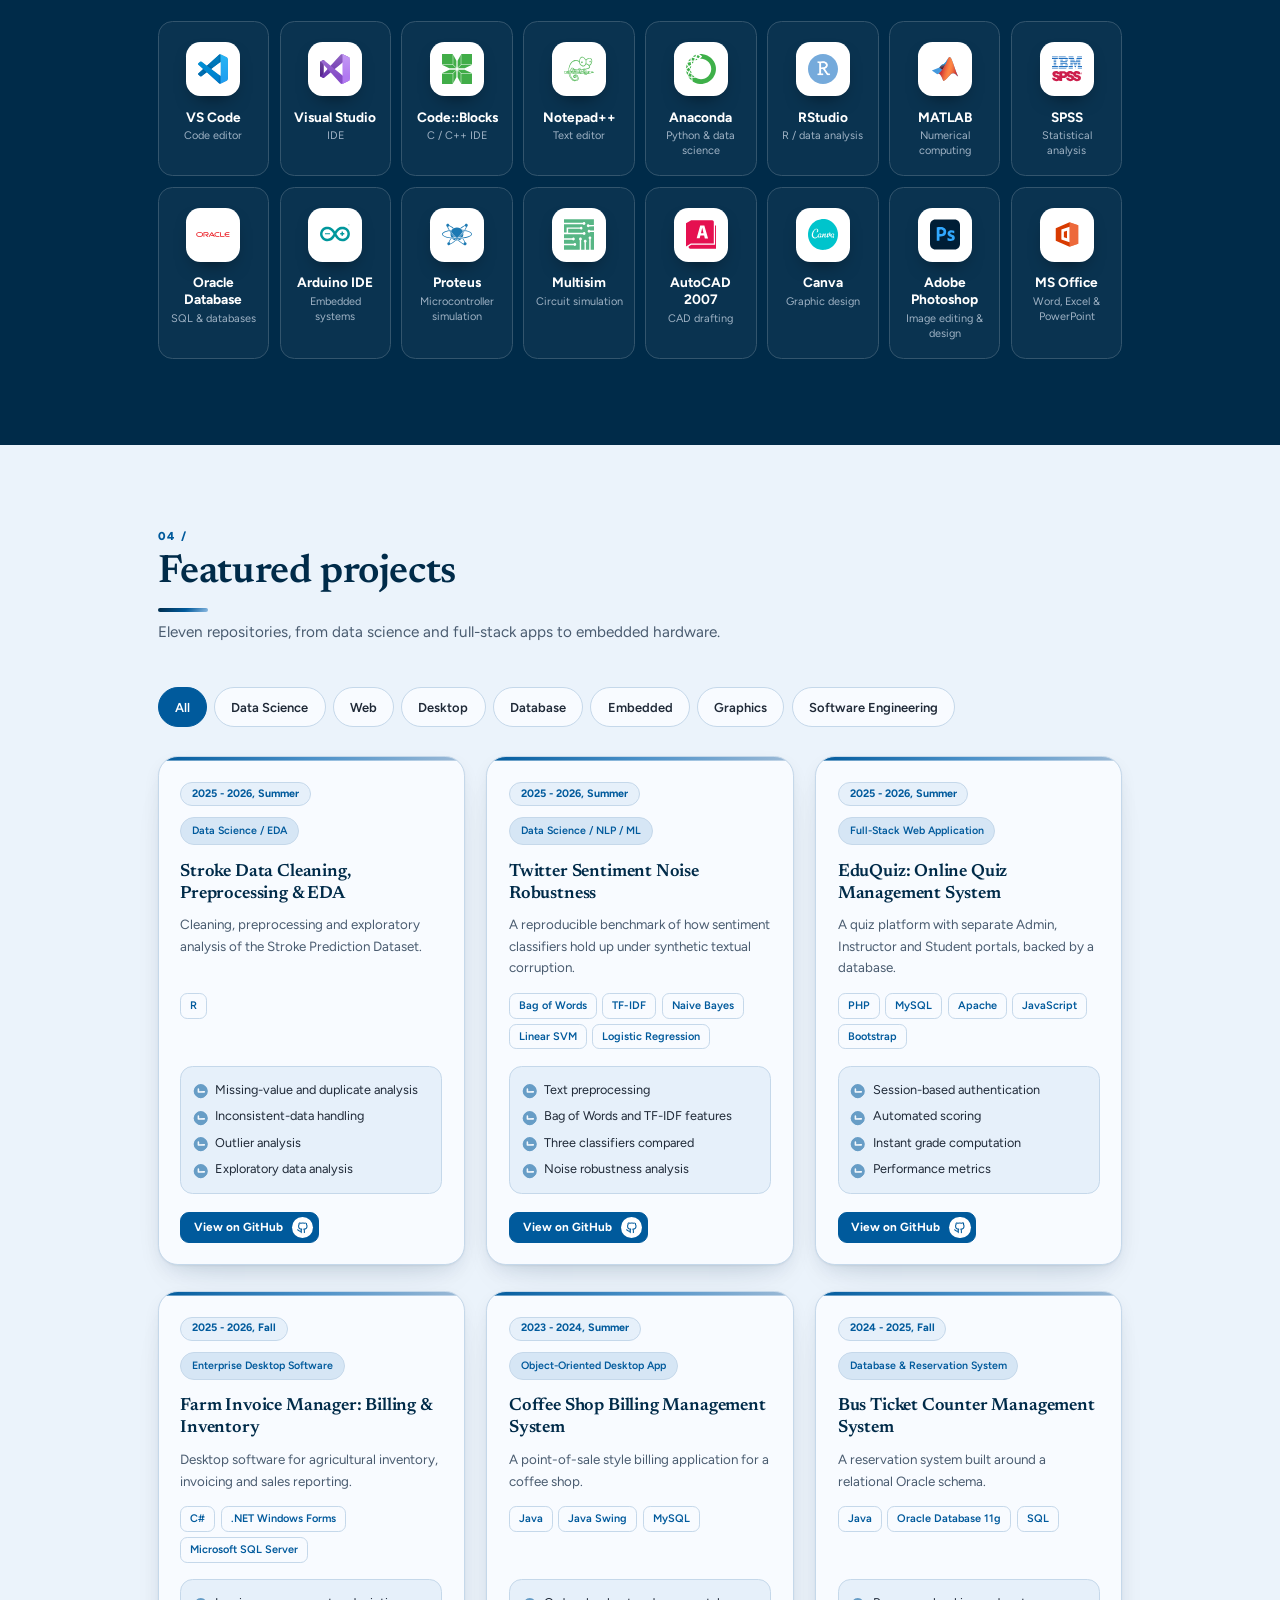
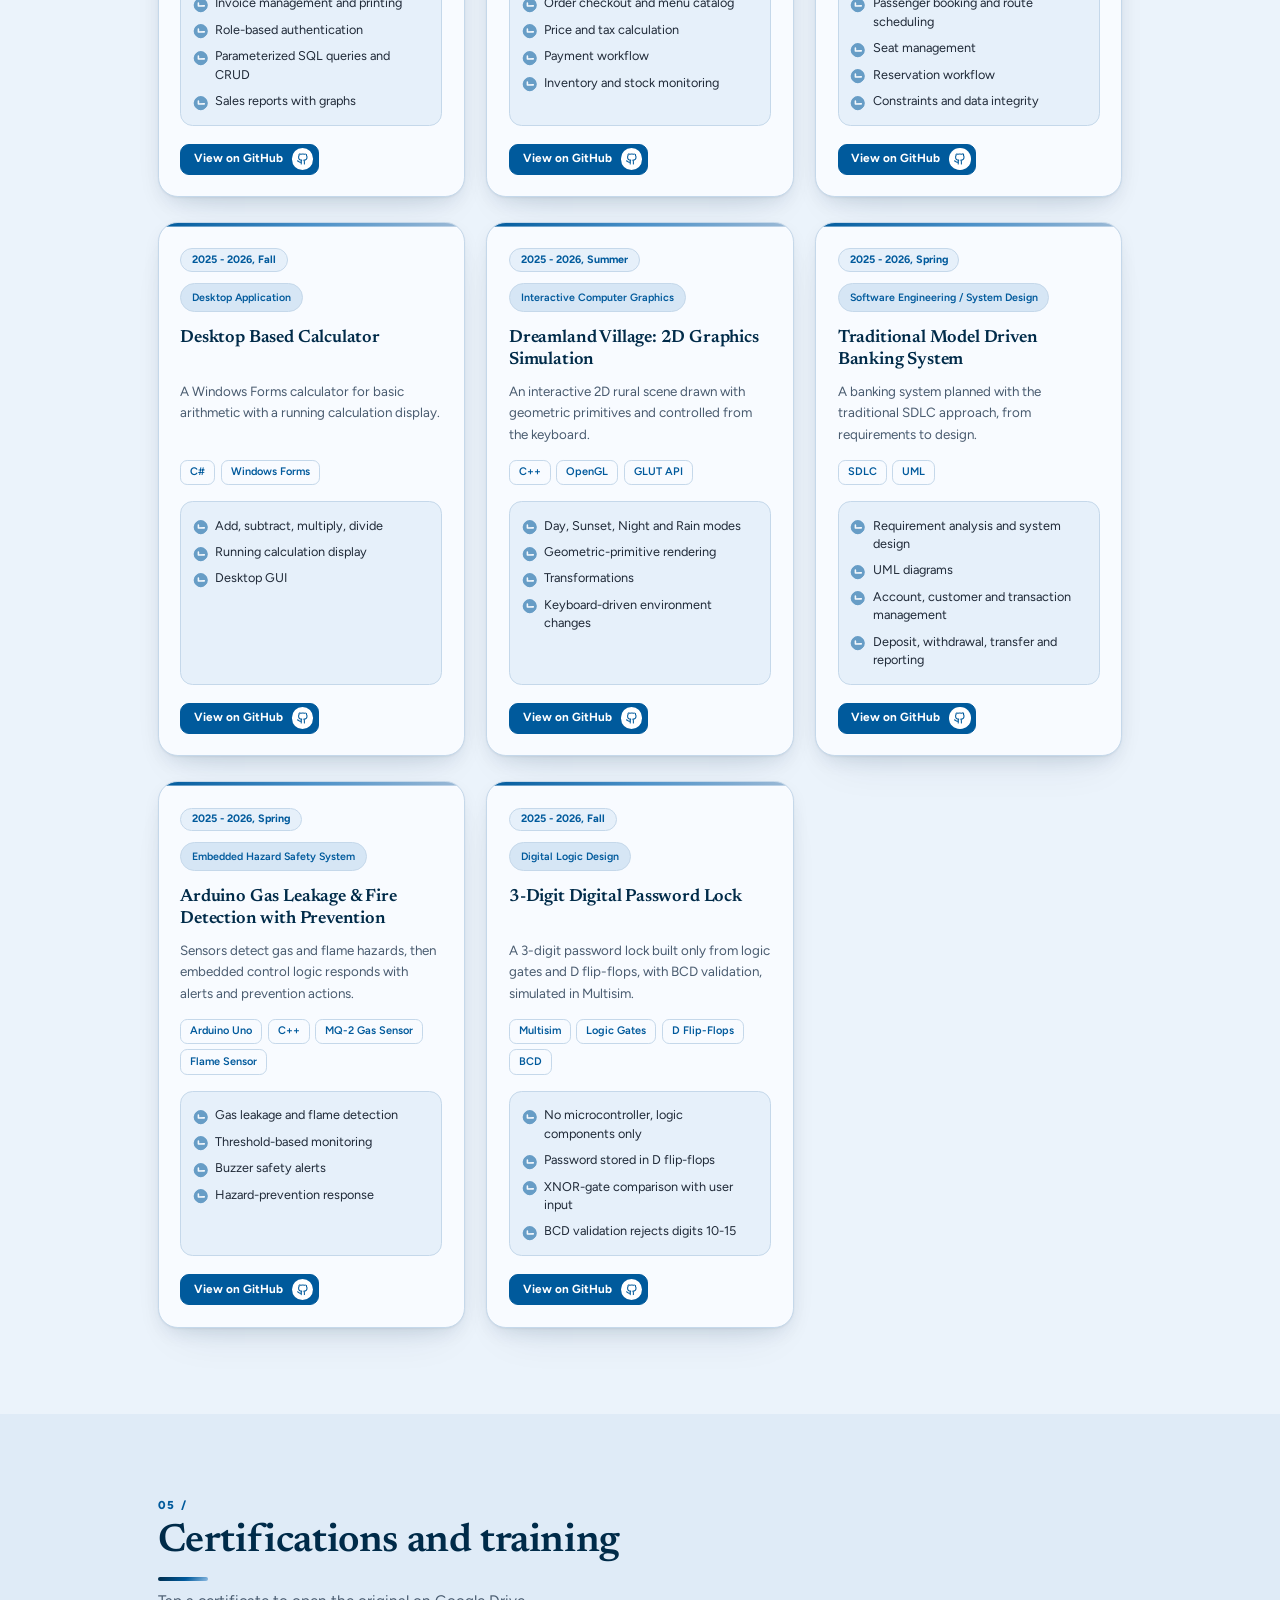
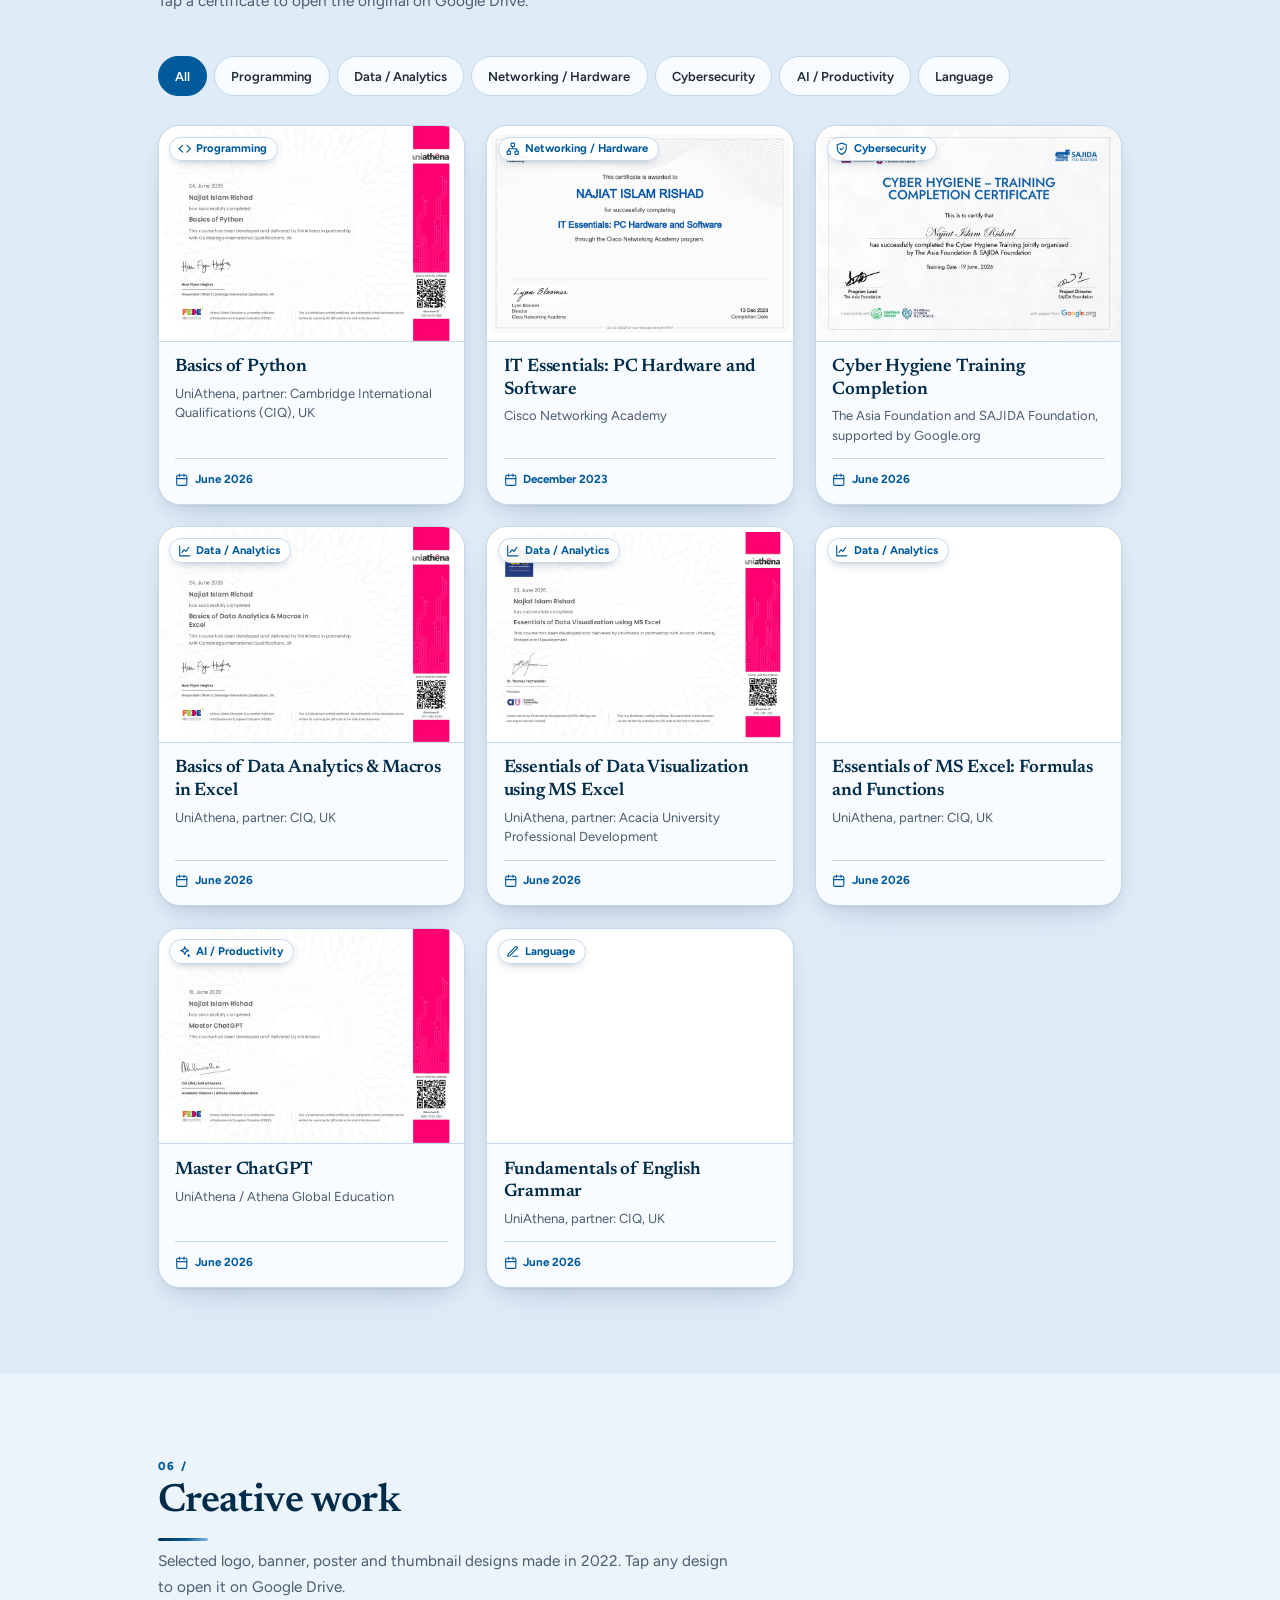
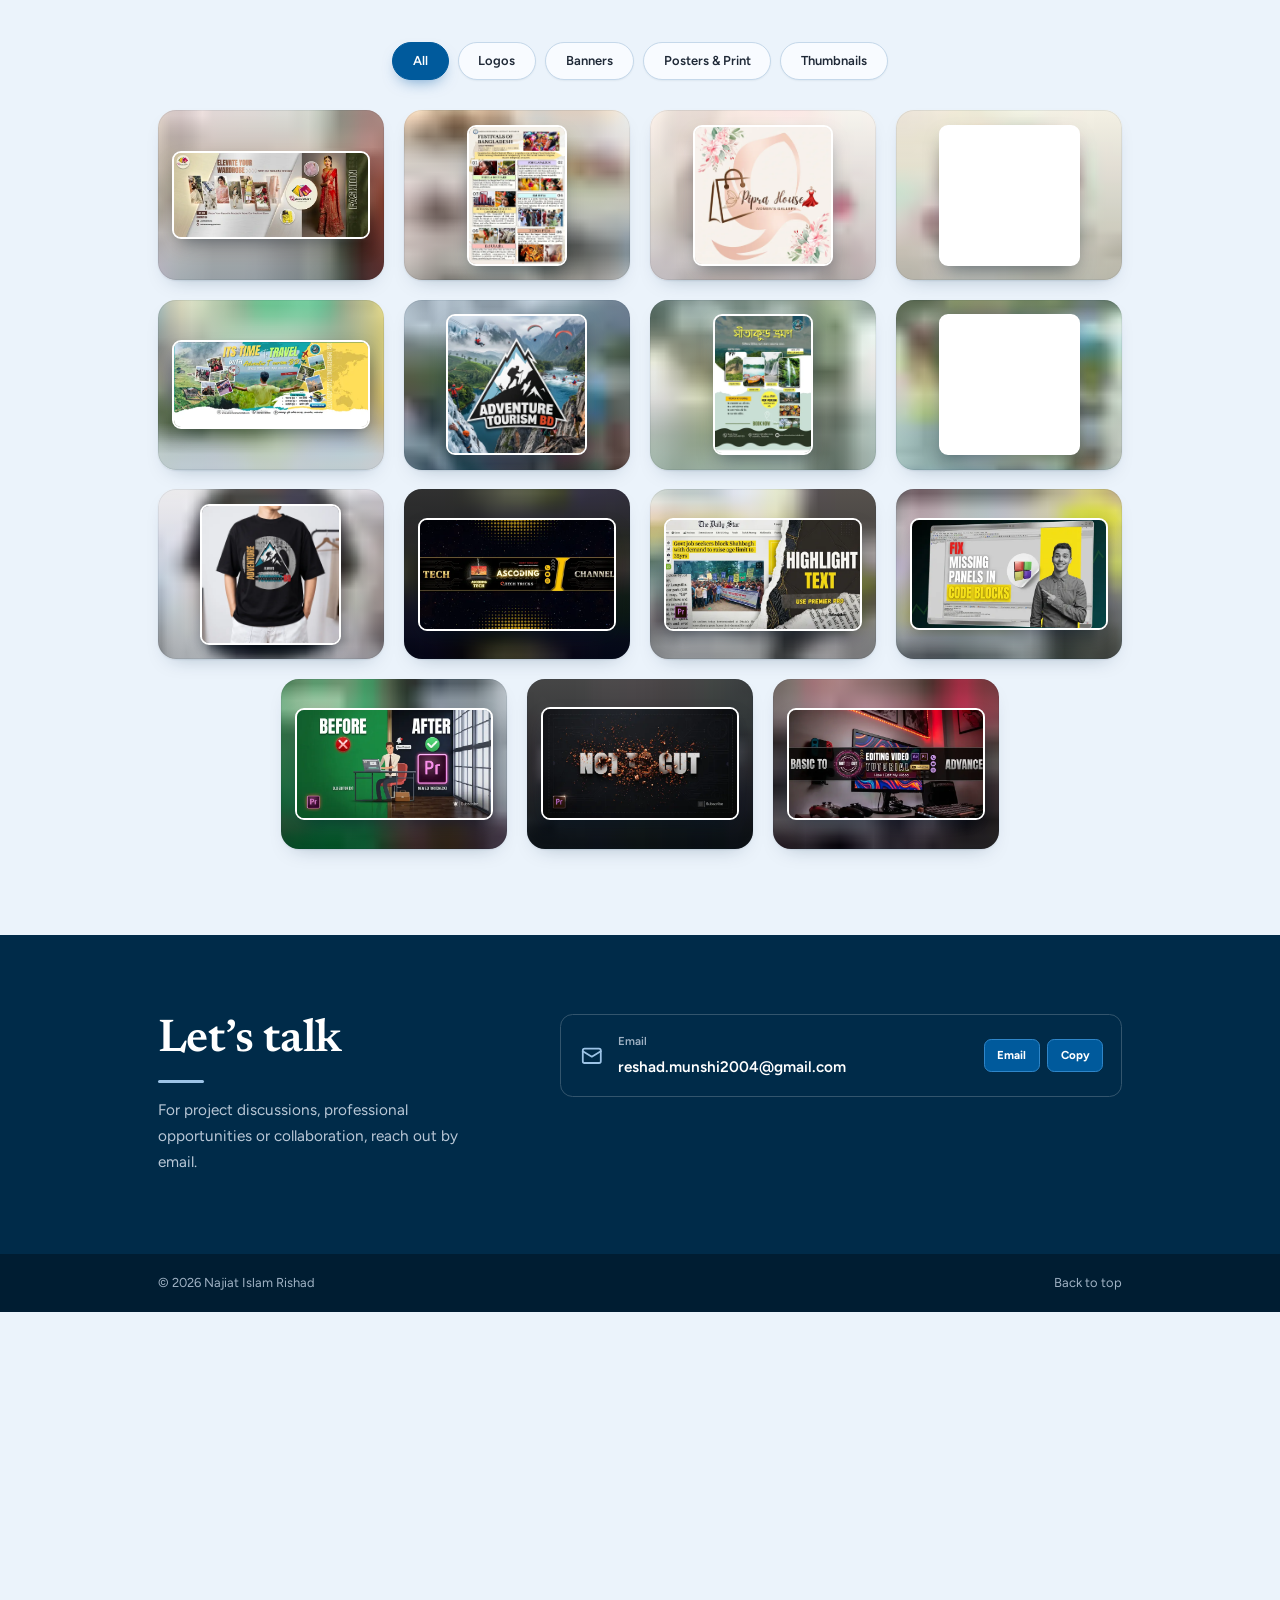
==== commit 2319a1a5: "Add files via upload" ====
--- a/index.html
+++ b/index.html
@@ -230,21 +230,21 @@
 <div class="sec-head"><h2 id="cr-h">Creative work</h2><p>Selected logo, banner, poster and thumbnail designs made in 2022. Tap any design to open it on Google Drive.</p></div>
 <div aria-label="Filter creative work by type" class="filters" data-target=".gfx" role="group"><button aria-pressed="true" data-filter="all" type="button">All</button><button aria-pressed="false" data-filter="logo" type="button">Logos</button><button aria-pressed="false" data-filter="banner" type="button">Banners</button><button aria-pressed="false" data-filter="print" type="button">Posters &amp; Print</button><button aria-pressed="false" data-filter="thumb" type="button">Thumbnails</button></div><p class="sr" role="status"></p>
 <div class="gfx-grid" data-stagger="">
-<a aria-label="Open Fashion store banner (Banner) on Google Drive" class="gfx" data-cat="banner" href="https://drive.google.com/file/d/168gANcWYE6cTkWXtnfglrNUCSplTzCH-/view?usp=drive_link" rel="noopener noreferrer" target="_blank"><span class="gfx-media" style="--bg:url([data-uri])"><img alt="Fashion store banner design" decoding="async" height="279" loading="lazy" src="assets/images/graphic-design/fashion-banner-01.webp" width="640"/><span aria-hidden="true" class="gfx-open"><svg class="i"><use href="#i-ext"></use></svg></span></span><span class="gfx-cap"><strong>Fashion store banner</strong><small>Banner</small></span></a>
-<a aria-label="Open Festivals of Bangladesh (Infographic) on Google Drive" class="gfx" data-cat="print" href="https://drive.google.com/file/d/1aSWZfIZjlLAUyvDSHTJdNDg_oww1XSBJ/view?usp=drive_link" rel="noopener noreferrer" target="_blank"><span class="gfx-media" style="--bg:url([data-uri])"><img alt="Festivals of Bangladesh infographic design" decoding="async" height="640" loading="lazy" src="assets/images/graphic-design/infographic-design-01.webp" width="450"/><span aria-hidden="true" class="gfx-open"><svg class="i"><use href="#i-ext"></use></svg></span></span><span class="gfx-cap"><strong>Festivals of Bangladesh</strong><small>Infographic</small></span></a>
-<a aria-label="Open Pipra House (Logo) on Google Drive" class="gfx" data-cat="logo" href="https://drive.google.com/file/d/1xOtenUj4i9rwFF86NRiM_2MSpiqtxPvr/view?usp=drive_link" rel="noopener noreferrer" target="_blank"><span class="gfx-media" style="--bg:url([data-uri])"><img alt="Pipra House women&#39;s gallery logo design" decoding="async" height="640" loading="lazy" src="assets/images/graphic-design/logo-design-01.webp" width="637"/><span aria-hidden="true" class="gfx-open"><svg class="i"><use href="#i-ext"></use></svg></span></span><span class="gfx-cap"><strong>Pipra House</strong><small>Logo</small></span></a>
-<a aria-label="Open Women&#39;s Attire (Logo) on Google Drive" class="gfx" data-cat="logo" href="https://drive.google.com/file/d/1pR4qnfWo2pNBCBt-IiDAOoAQ2huqLxXr/view?usp=drive_link" rel="noopener noreferrer" target="_blank"><span class="gfx-media" style="--bg:url([data-uri])"><img alt="Women&#39;s Attire fashion store logo design" decoding="async" height="640" loading="lazy" src="assets/images/graphic-design/logo-design-02.webp" width="639"/><span aria-hidden="true" class="gfx-open"><svg class="i"><use href="#i-ext"></use></svg></span></span><span class="gfx-cap"><strong>Women&#39;s Attire</strong><small>Logo</small></span></a>
-<a aria-label="Open Adventure travel banner (Banner) on Google Drive" class="gfx" data-cat="banner" href="https://drive.google.com/file/d/1B8vnwhHPDKJyjA6ymIKuyildh_RZq6Yv/view?usp=drive_link" rel="noopener noreferrer" target="_blank"><span class="gfx-media" style="--bg:url([data-uri])"><img alt="Adventure Tourism BD travel banner design" decoding="async" height="282" loading="lazy" src="assets/images/graphic-design/travel-banner-01.webp" width="640"/><span aria-hidden="true" class="gfx-open"><svg class="i"><use href="#i-ext"></use></svg></span></span><span class="gfx-cap"><strong>Adventure travel banner</strong><small>Banner</small></span></a>
-<a aria-label="Open Adventure Tourism BD (Logo) on Google Drive" class="gfx" data-cat="logo" href="https://drive.google.com/file/d/1TyjAMF41Oi24t7_-vBhkITquTGe-Sd_5/view?usp=drive_link" rel="noopener noreferrer" target="_blank"><span class="gfx-media" style="--bg:url([data-uri])"><img alt="Adventure Tourism BD logo design" decoding="async" height="640" loading="lazy" src="assets/images/graphic-design/travel-logo-01.webp" width="640"/><span aria-hidden="true" class="gfx-open"><svg class="i"><use href="#i-ext"></use></svg></span></span><span class="gfx-cap"><strong>Adventure Tourism BD</strong><small>Logo</small></span></a>
-<a aria-label="Open Sitakund tour poster (Poster) on Google Drive" class="gfx" data-cat="print" href="https://drive.google.com/file/d/1AW7Zss2FMoQe_nS1ywEwv6Ojc15kqKXO/view?usp=drive_link" rel="noopener noreferrer" target="_blank"><span class="gfx-media" style="--bg:url([data-uri])"><img alt="Sitakund tour poster design" decoding="async" height="640" loading="lazy" src="assets/images/graphic-design/travel-poster-01.webp" width="452"/><span aria-hidden="true" class="gfx-open"><svg class="i"><use href="#i-ext"></use></svg></span></span><span class="gfx-cap"><strong>Sitakund tour poster</strong><small>Poster</small></span></a>
-<a aria-label="Open Rangamati tour poster (Poster) on Google Drive" class="gfx" data-cat="print" href="https://drive.google.com/file/d/1WWqXfRSp_BFv0SjMLgLzNSQpke5KTx79/view?usp=drive_link" rel="noopener noreferrer" target="_blank"><span class="gfx-media" style="--bg:url([data-uri])"><img alt="Rangamati tour poster design" decoding="async" height="640" loading="lazy" src="assets/images/graphic-design/travel-poster-02.webp" width="640"/><span aria-hidden="true" class="gfx-open"><svg class="i"><use href="#i-ext"></use></svg></span></span><span class="gfx-cap"><strong>Rangamati tour poster</strong><small>Poster</small></span></a>
-<a aria-label="Open Adventure T-shirt (T-shirt) on Google Drive" class="gfx" data-cat="print" href="https://drive.google.com/file/d/1U64EWpe7zHgQkFTha3-3tYiYlr8KjNR8/view?usp=drive_link" rel="noopener noreferrer" target="_blank"><span class="gfx-media" style="--bg:url([data-uri])"><img alt="Adventure T-shirt mockup design" decoding="async" height="640" loading="lazy" src="assets/images/graphic-design/tshirt-design-01.webp" width="640"/><span aria-hidden="true" class="gfx-open"><svg class="i"><use href="#i-ext"></use></svg></span></span><span class="gfx-cap"><strong>Adventure T-shirt</strong><small>T-shirt</small></span></a>
-<a aria-label="Open Tech channel banner (Banner) on Google Drive" class="gfx" data-cat="banner" href="https://drive.google.com/file/d/1WeYFlOm0rfYSnO90G_-h889ijRymDjqt/view?usp=drive_link" rel="noopener noreferrer" target="_blank"><span class="gfx-media" style="--bg:url([data-uri])"><img alt="YouTube tech channel banner design" decoding="async" height="360" loading="lazy" src="assets/images/graphic-design/youtube-channel-banner-01.webp" width="640"/><span aria-hidden="true" class="gfx-open"><svg class="i"><use href="#i-ext"></use></svg></span></span><span class="gfx-cap"><strong>Tech channel banner</strong><small>Banner</small></span></a>
-<a aria-label="Open Highlight text (Thumbnail) on Google Drive" class="gfx" data-cat="thumb" href="https://drive.google.com/file/d/1R0EmKYgC11V8OLOuhc7z0XlfCfx3jeGV/view?usp=drive_link" rel="noopener noreferrer" target="_blank"><span class="gfx-media" style="--bg:url([data-uri])"><img alt="Premiere Pro highlight text thumbnail design" decoding="async" height="360" loading="lazy" src="assets/images/graphic-design/youtube-thumbnail-01.webp" width="640"/><span aria-hidden="true" class="gfx-open"><svg class="i"><use href="#i-ext"></use></svg></span></span><span class="gfx-cap"><strong>Highlight text</strong><small>Thumbnail</small></span></a>
-<a aria-label="Open Fix missing panels (Thumbnail) on Google Drive" class="gfx" data-cat="thumb" href="https://drive.google.com/file/d/1m8m6YY4gxJvgOS7YLqxGIQ9Yof_yc91d/view?usp=drive_link" rel="noopener noreferrer" target="_blank"><span class="gfx-media" style="--bg:url([data-uri])"><img alt="Code::Blocks missing panels thumbnail design" decoding="async" height="357" loading="lazy" src="assets/images/graphic-design/youtube-thumbnail-02.webp" width="640"/><span aria-hidden="true" class="gfx-open"><svg class="i"><use href="#i-ext"></use></svg></span></span><span class="gfx-cap"><strong>Fix missing panels</strong><small>Thumbnail</small></span></a>
-<a aria-label="Open Premiere Pro before / after (Thumbnail) on Google Drive" class="gfx" data-cat="thumb" href="https://drive.google.com/file/d/1eHWjHkJtT3tmTsVSSBDt9VatAUwiRsSL/view?usp=drive_link" rel="noopener noreferrer" target="_blank"><span class="gfx-media" style="--bg:url([data-uri])"><img alt="Premiere Pro before and after thumbnail design" decoding="async" height="357" loading="lazy" src="assets/images/graphic-design/youtube-thumbnail-03.webp" width="640"/><span aria-hidden="true" class="gfx-open"><svg class="i"><use href="#i-ext"></use></svg></span></span><span class="gfx-cap"><strong>Premiere Pro before / after</strong><small>Thumbnail</small></span></a>
-<a aria-label="Open Not to Cut (Thumbnail) on Google Drive" class="gfx" data-cat="thumb" href="https://drive.google.com/file/d/1cvsSczYfJIAaWthZJgTo9W8fi4WUQpak/view?usp=drive_link" rel="noopener noreferrer" target="_blank"><span class="gfx-media" style="--bg:url([data-uri])"><img alt="Not to Cut video thumbnail design" decoding="async" height="360" loading="lazy" src="assets/images/graphic-design/youtube-thumbnail-04.webp" width="640"/><span aria-hidden="true" class="gfx-open"><svg class="i"><use href="#i-ext"></use></svg></span></span><span class="gfx-cap"><strong>Not to Cut</strong><small>Thumbnail</small></span></a>
-<a aria-label="Open Editing video tutorial (Thumbnail) on Google Drive" class="gfx" data-cat="thumb" href="https://drive.google.com/file/d/1TssNyOD1jGx0GjJ37D6rR1J81RynOapD/view?usp=drive_link" rel="noopener noreferrer" target="_blank"><span class="gfx-media" style="--bg:url([data-uri])"><img alt="Video editing tutorial thumbnail design" decoding="async" height="359" loading="lazy" src="assets/images/graphic-design/youtube-thumbnail-05.webp" width="640"/><span aria-hidden="true" class="gfx-open"><svg class="i"><use href="#i-ext"></use></svg></span></span><span class="gfx-cap"><strong>Editing video tutorial</strong><small>Thumbnail</small></span></a>
+<a aria-label="Open Fashion store banner (Banner) on Google Drive" class="gfx" data-cat="banner" href="https://drive.google.com/file/d/168gANcWYE6cTkWXtnfglrNUCSplTzCH-/view?usp=drive_link" rel="noopener noreferrer" target="_blank"><span class="gfx-media" style="--bg:url([data-uri])"><img alt="Fashion store banner design" decoding="async" height="279" loading="lazy" src="assets/images/graphic-design/fashion-banner-01.webp" width="640"/><span aria-hidden="true" class="gfx-open"><svg class="i"><use href="#i-ext"></use></svg></span></span></a>
+<a aria-label="Open Festivals of Bangladesh (Infographic) on Google Drive" class="gfx" data-cat="print" href="https://drive.google.com/file/d/1aSWZfIZjlLAUyvDSHTJdNDg_oww1XSBJ/view?usp=drive_link" rel="noopener noreferrer" target="_blank"><span class="gfx-media" style="--bg:url([data-uri])"><img alt="Festivals of Bangladesh infographic design" decoding="async" height="640" loading="lazy" src="assets/images/graphic-design/infographic-design-01.webp" width="450"/><span aria-hidden="true" class="gfx-open"><svg class="i"><use href="#i-ext"></use></svg></span></span></a>
+<a aria-label="Open Pipra House (Logo) on Google Drive" class="gfx" data-cat="logo" href="https://drive.google.com/file/d/1xOtenUj4i9rwFF86NRiM_2MSpiqtxPvr/view?usp=drive_link" rel="noopener noreferrer" target="_blank"><span class="gfx-media" style="--bg:url([data-uri])"><img alt="Pipra House women&#39;s gallery logo design" decoding="async" height="640" loading="lazy" src="assets/images/graphic-design/logo-design-01.webp" width="637"/><span aria-hidden="true" class="gfx-open"><svg class="i"><use href="#i-ext"></use></svg></span></span></a>
+<a aria-label="Open Women&#39;s Attire (Logo) on Google Drive" class="gfx" data-cat="logo" href="https://drive.google.com/file/d/1pR4qnfWo2pNBCBt-IiDAOoAQ2huqLxXr/view?usp=drive_link" rel="noopener noreferrer" target="_blank"><span class="gfx-media" style="--bg:url([data-uri])"><img alt="Women&#39;s Attire fashion store logo design" decoding="async" height="640" loading="lazy" src="assets/images/graphic-design/logo-design-02.webp" width="639"/><span aria-hidden="true" class="gfx-open"><svg class="i"><use href="#i-ext"></use></svg></span></span></a>
+<a aria-label="Open Adventure travel banner (Banner) on Google Drive" class="gfx" data-cat="banner" href="https://drive.google.com/file/d/1B8vnwhHPDKJyjA6ymIKuyildh_RZq6Yv/view?usp=drive_link" rel="noopener noreferrer" target="_blank"><span class="gfx-media" style="--bg:url([data-uri])"><img alt="Adventure Tourism BD travel banner design" decoding="async" height="282" loading="lazy" src="assets/images/graphic-design/travel-banner-01.webp" width="640"/><span aria-hidden="true" class="gfx-open"><svg class="i"><use href="#i-ext"></use></svg></span></span></a>
+<a aria-label="Open Adventure Tourism BD (Logo) on Google Drive" class="gfx" data-cat="logo" href="https://drive.google.com/file/d/1TyjAMF41Oi24t7_-vBhkITquTGe-Sd_5/view?usp=drive_link" rel="noopener noreferrer" target="_blank"><span class="gfx-media" style="--bg:url([data-uri])"><img alt="Adventure Tourism BD logo design" decoding="async" height="640" loading="lazy" src="assets/images/graphic-design/travel-logo-01.webp" width="640"/><span aria-hidden="true" class="gfx-open"><svg class="i"><use href="#i-ext"></use></svg></span></span></a>
+<a aria-label="Open Sitakund tour poster (Poster) on Google Drive" class="gfx" data-cat="print" href="https://drive.google.com/file/d/1AW7Zss2FMoQe_nS1ywEwv6Ojc15kqKXO/view?usp=drive_link" rel="noopener noreferrer" target="_blank"><span class="gfx-media" style="--bg:url([data-uri])"><img alt="Sitakund tour poster design" decoding="async" height="640" loading="lazy" src="assets/images/graphic-design/travel-poster-01.webp" width="452"/><span aria-hidden="true" class="gfx-open"><svg class="i"><use href="#i-ext"></use></svg></span></span></a>
+<a aria-label="Open Rangamati tour poster (Poster) on Google Drive" class="gfx" data-cat="print" href="https://drive.google.com/file/d/1WWqXfRSp_BFv0SjMLgLzNSQpke5KTx79/view?usp=drive_link" rel="noopener noreferrer" target="_blank"><span class="gfx-media" style="--bg:url([data-uri])"><img alt="Rangamati tour poster design" decoding="async" height="640" loading="lazy" src="assets/images/graphic-design/travel-poster-02.webp" width="640"/><span aria-hidden="true" class="gfx-open"><svg class="i"><use href="#i-ext"></use></svg></span></span></a>
+<a aria-label="Open Adventure T-shirt (T-shirt) on Google Drive" class="gfx" data-cat="print" href="https://drive.google.com/file/d/1U64EWpe7zHgQkFTha3-3tYiYlr8KjNR8/view?usp=drive_link" rel="noopener noreferrer" target="_blank"><span class="gfx-media" style="--bg:url([data-uri])"><img alt="Adventure T-shirt mockup design" decoding="async" height="640" loading="lazy" src="assets/images/graphic-design/tshirt-design-01.webp" width="640"/><span aria-hidden="true" class="gfx-open"><svg class="i"><use href="#i-ext"></use></svg></span></span></a>
+<a aria-label="Open Tech channel banner (Banner) on Google Drive" class="gfx" data-cat="banner" href="https://drive.google.com/file/d/1WeYFlOm0rfYSnO90G_-h889ijRymDjqt/view?usp=drive_link" rel="noopener noreferrer" target="_blank"><span class="gfx-media" style="--bg:url([data-uri])"><img alt="YouTube tech channel banner design" decoding="async" height="360" loading="lazy" src="assets/images/graphic-design/youtube-channel-banner-01.webp" width="640"/><span aria-hidden="true" class="gfx-open"><svg class="i"><use href="#i-ext"></use></svg></span></span></a>
+<a aria-label="Open Highlight text (Thumbnail) on Google Drive" class="gfx" data-cat="thumb" href="https://drive.google.com/file/d/1R0EmKYgC11V8OLOuhc7z0XlfCfx3jeGV/view?usp=drive_link" rel="noopener noreferrer" target="_blank"><span class="gfx-media" style="--bg:url([data-uri])"><img alt="Premiere Pro highlight text thumbnail design" decoding="async" height="360" loading="lazy" src="assets/images/graphic-design/youtube-thumbnail-01.webp" width="640"/><span aria-hidden="true" class="gfx-open"><svg class="i"><use href="#i-ext"></use></svg></span></span></a>
+<a aria-label="Open Fix missing panels (Thumbnail) on Google Drive" class="gfx" data-cat="thumb" href="https://drive.google.com/file/d/1m8m6YY4gxJvgOS7YLqxGIQ9Yof_yc91d/view?usp=drive_link" rel="noopener noreferrer" target="_blank"><span class="gfx-media" style="--bg:url([data-uri])"><img alt="Code::Blocks missing panels thumbnail design" decoding="async" height="357" loading="lazy" src="assets/images/graphic-design/youtube-thumbnail-02.webp" width="640"/><span aria-hidden="true" class="gfx-open"><svg class="i"><use href="#i-ext"></use></svg></span></span></a>
+<a aria-label="Open Premiere Pro before / after (Thumbnail) on Google Drive" class="gfx" data-cat="thumb" href="https://drive.google.com/file/d/1eHWjHkJtT3tmTsVSSBDt9VatAUwiRsSL/view?usp=drive_link" rel="noopener noreferrer" target="_blank"><span class="gfx-media" style="--bg:url([data-uri])"><img alt="Premiere Pro before and after thumbnail design" decoding="async" height="357" loading="lazy" src="assets/images/graphic-design/youtube-thumbnail-03.webp" width="640"/><span aria-hidden="true" class="gfx-open"><svg class="i"><use href="#i-ext"></use></svg></span></span></a>
+<a aria-label="Open Not to Cut (Thumbnail) on Google Drive" class="gfx" data-cat="thumb" href="https://drive.google.com/file/d/1cvsSczYfJIAaWthZJgTo9W8fi4WUQpak/view?usp=drive_link" rel="noopener noreferrer" target="_blank"><span class="gfx-media" style="--bg:url([data-uri])"><img alt="Not to Cut video thumbnail design" decoding="async" height="360" loading="lazy" src="assets/images/graphic-design/youtube-thumbnail-04.webp" width="640"/><span aria-hidden="true" class="gfx-open"><svg class="i"><use href="#i-ext"></use></svg></span></span></a>
+<a aria-label="Open Editing video tutorial (Thumbnail) on Google Drive" class="gfx" data-cat="thumb" href="https://drive.google.com/file/d/1TssNyOD1jGx0GjJ37D6rR1J81RynOapD/view?usp=drive_link" rel="noopener noreferrer" target="_blank"><span class="gfx-media" style="--bg:url([data-uri])"><img alt="Video editing tutorial thumbnail design" decoding="async" height="359" loading="lazy" src="assets/images/graphic-design/youtube-thumbnail-05.webp" width="640"/><span aria-hidden="true" class="gfx-open"><svg class="i"><use href="#i-ext"></use></svg></span></span></a>
 </div>
 </div>
 </section>
--- a/assets/css/style.css
+++ b/assets/css/style.css
@@ -665,24 +665,29 @@
 
 
 /* ==========================================================
-   Creative work gallery: 4 per row, whole design visible, card = link
-   ========================================================== */
-.gfx-grid{display:grid;grid-template-columns:repeat(4,minmax(0,1fr));gap:18px;margin-top:28px}
-.gfx{display:block;margin:0;overflow:hidden;border:1px solid var(--border);border-radius:16px;background:var(--surface);box-shadow:var(--shadow);color:inherit;text-decoration:none;transition:translate .25s,box-shadow .25s,border-color .25s,opacity .22s,transform .22s}
-.gfx:hover{translate:0 -5px;border-color:#9CC3E6;box-shadow:0 18px 34px -18px rgba(0,43,73,.45)}
-.gfx-media{position:relative;display:block;aspect-ratio:1/1;overflow:hidden;background:#EDF4FB}
-.gfx-media img{display:block;width:100%;height:100%;object-fit:contain;transition:transform .45s ease}
-.gfx:hover .gfx-media img{transform:scale(1.04)}
-.gfx-open{position:absolute;right:10px;top:10px;display:grid;place-items:center;width:28px;height:28px;border-radius:50%;background:var(--primary);color:#fff;opacity:0;translate:0 -4px;transition:opacity .2s,translate .2s}
-.gfx-open svg{width:14px;height:14px}
+   Creative work gallery: 4 per row, picture-only tiles, card = link
+   ========================================================== */
+#creative .filters{justify-content:center;gap:10px;margin-bottom:34px}
+#creative .filters button{min-height:42px;padding:0 22px;border-width:1px;box-shadow:0 1px 2px rgba(0,43,73,.06)}
+#creative .filters button[aria-pressed="true"]{box-shadow:0 8px 18px -8px rgba(0,86,163,.6)}
+.gfx-grid{--cols:4;--gap:22px;display:flex;flex-wrap:wrap;justify-content:center;gap:var(--gap);margin-top:8px}
+.gfx{position:relative;display:block;flex:0 0 calc((100% - (var(--cols) - 1) * var(--gap)) / var(--cols));margin:0;overflow:hidden;border-radius:20px;background:var(--surface);box-shadow:0 1px 2px rgba(0,43,73,.08),0 10px 24px -14px rgba(0,43,73,.35);color:inherit;text-decoration:none;isolation:isolate;transition:translate .3s cubic-bezier(.2,.7,.2,1),box-shadow .3s,opacity .22s,transform .22s}
+.gfx::after{content:"";position:absolute;inset:0;z-index:2;border-radius:inherit;box-shadow:inset 0 0 0 1px rgba(0,43,73,.08);pointer-events:none;transition:box-shadow .3s}
+.gfx:hover,.gfx:focus-visible{translate:0 -6px;box-shadow:0 2px 4px rgba(0,43,73,.08),0 24px 40px -16px rgba(0,86,163,.55)}
+.gfx:hover::after,.gfx:focus-visible::after{box-shadow:inset 0 0 0 2px var(--primary)}
+.gfx-media{position:relative;display:flex;align-items:center;justify-content:center;aspect-ratio:4/3;padding:16px;overflow:hidden;background:var(--bg) center/cover no-repeat,#EDF4FB}
+.gfx-media::before{content:"";position:absolute;inset:0;background:linear-gradient(180deg,rgba(255,255,255,.18),rgba(0,20,40,.22))}
+.gfx-media::after{content:"";position:absolute;inset:0;background:linear-gradient(180deg,transparent 45%,rgba(0,43,73,.45));opacity:0;transition:opacity .3s}
+.gfx:hover .gfx-media::after,.gfx:focus-visible .gfx-media::after{opacity:1}
+.gfx-media img{position:relative;z-index:1;display:block;width:auto;height:auto;max-width:100%;max-height:100%;border:3px solid #fff;border-radius:10px;background:#fff;box-shadow:0 10px 22px -8px rgba(0,20,40,.55);transition:transform .4s cubic-bezier(.2,.7,.2,1)}
+.gfx:hover .gfx-media img,.gfx:focus-visible .gfx-media img{transform:scale(1.06)}
+.gfx-open{position:absolute;z-index:3;right:12px;bottom:12px;display:grid;place-items:center;width:34px;height:34px;border-radius:50%;background:#fff;color:var(--primary);box-shadow:0 6px 14px -4px rgba(0,20,40,.5);opacity:0;translate:0 8px;transition:opacity .25s,translate .25s}
+.gfx-open svg{width:16px;height:16px}
 .gfx:hover .gfx-open,.gfx:focus-visible .gfx-open{opacity:1;translate:0 0}
-@media (hover:none){.gfx-open{opacity:1;translate:0 0}}
-.gfx-cap{display:grid;grid-template-columns:1fr auto;align-items:center;gap:4px 8px;padding:12px 14px;border-top:1px solid var(--border)}
-.gfx-cap strong{font-size:14px;font-weight:700;line-height:1.3;color:#002B49}
-.gfx-cap small{justify-self:end;padding:2px 9px;border-radius:999px;background:var(--tag-bg);color:var(--primary);font-size:11.5px;font-weight:700;white-space:nowrap}
-.gfx-cap em{grid-column:1/-1;font-style:normal;font-size:12px;font-weight:600;color:var(--muted)}
-@media (max-width:899px){.gfx-grid{grid-template-columns:repeat(2,minmax(0,1fr));gap:14px}}
-@media (pointer:coarse) and (min-width:900px){.gfx-grid{grid-template-columns:repeat(4,minmax(0,1fr))}}
+@media (hover:none){.gfx-open{opacity:1;translate:0 0;width:30px;height:30px}}
+@media (max-width:899px){.gfx-grid{--cols:3;--gap:14px}.gfx{border-radius:16px}.gfx-media{padding:12px}}
+@media (max-width:560px){.gfx-grid{--cols:2;--gap:12px}}
+@media (pointer:coarse) and (min-width:900px){.gfx-grid{--cols:4;--gap:22px}}
 
 /* Technical skills: every card the same size */
 .skills{grid-auto-rows:1fr}
